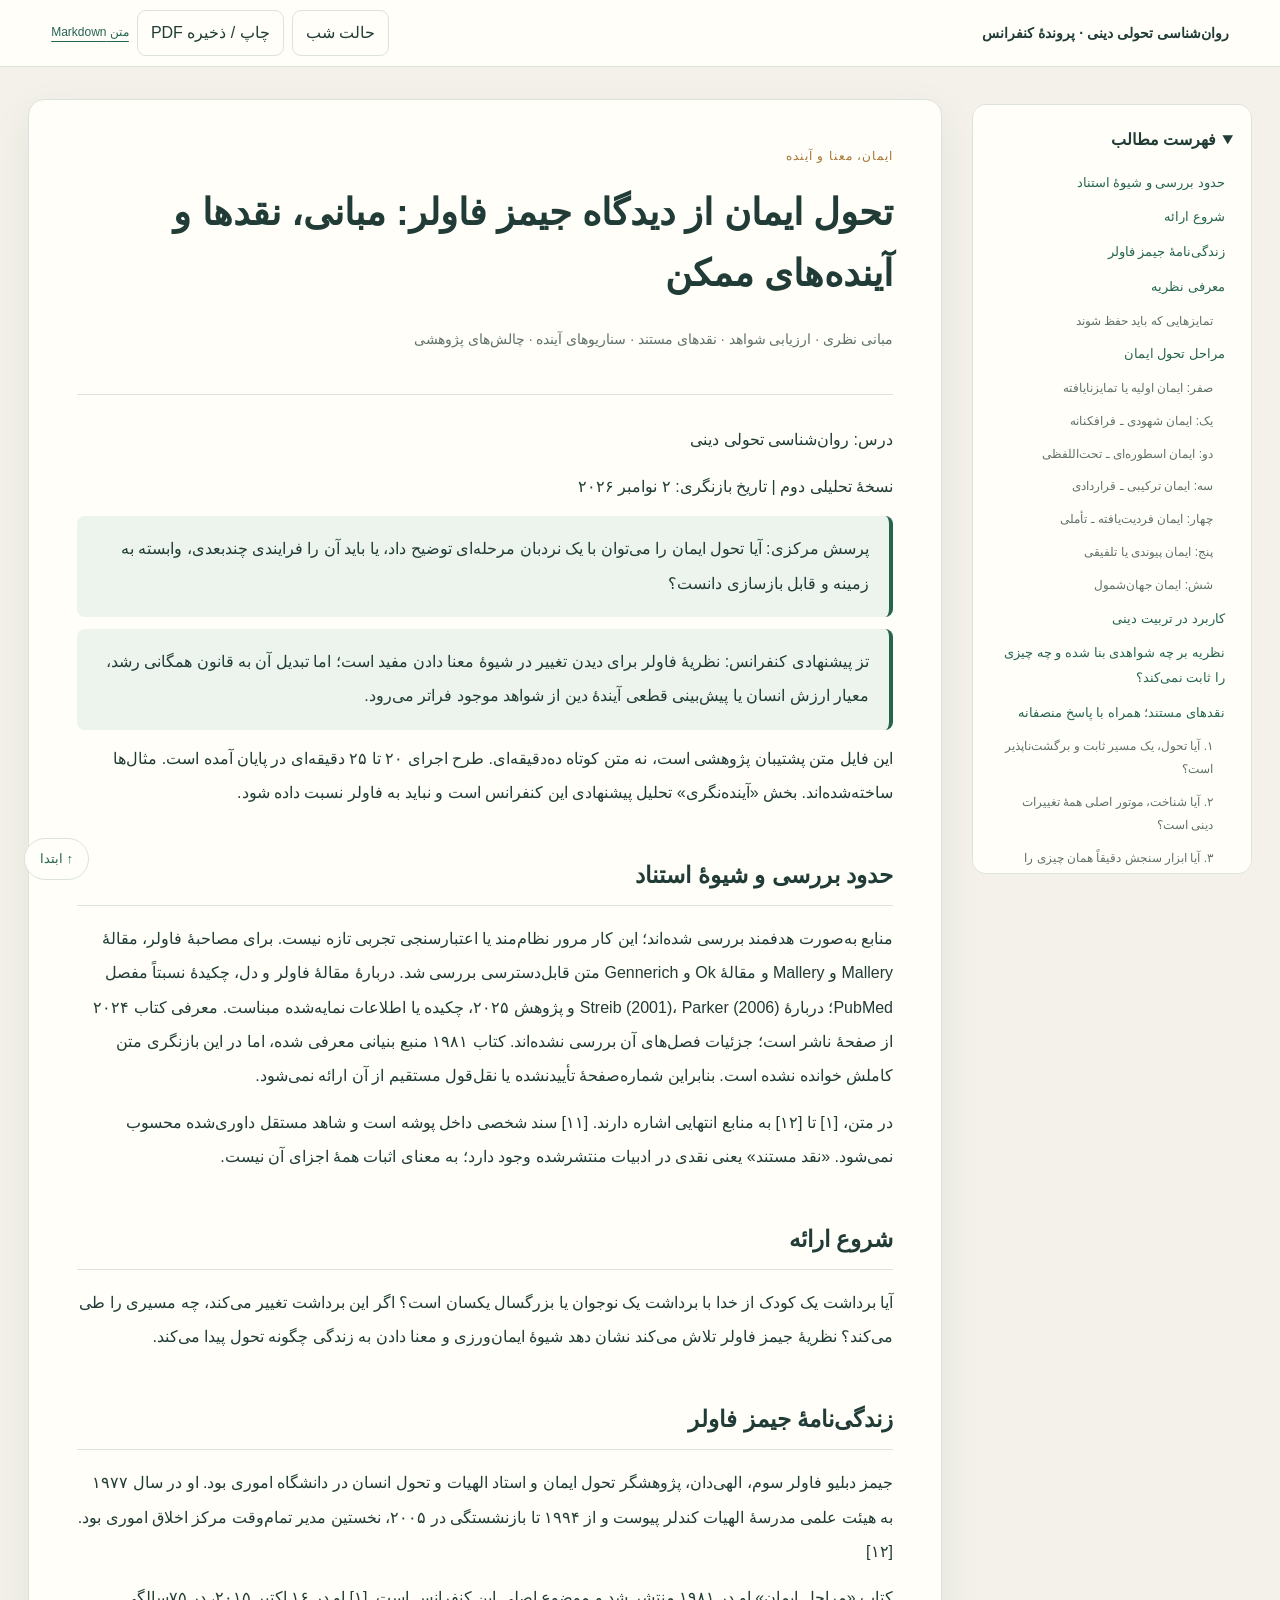
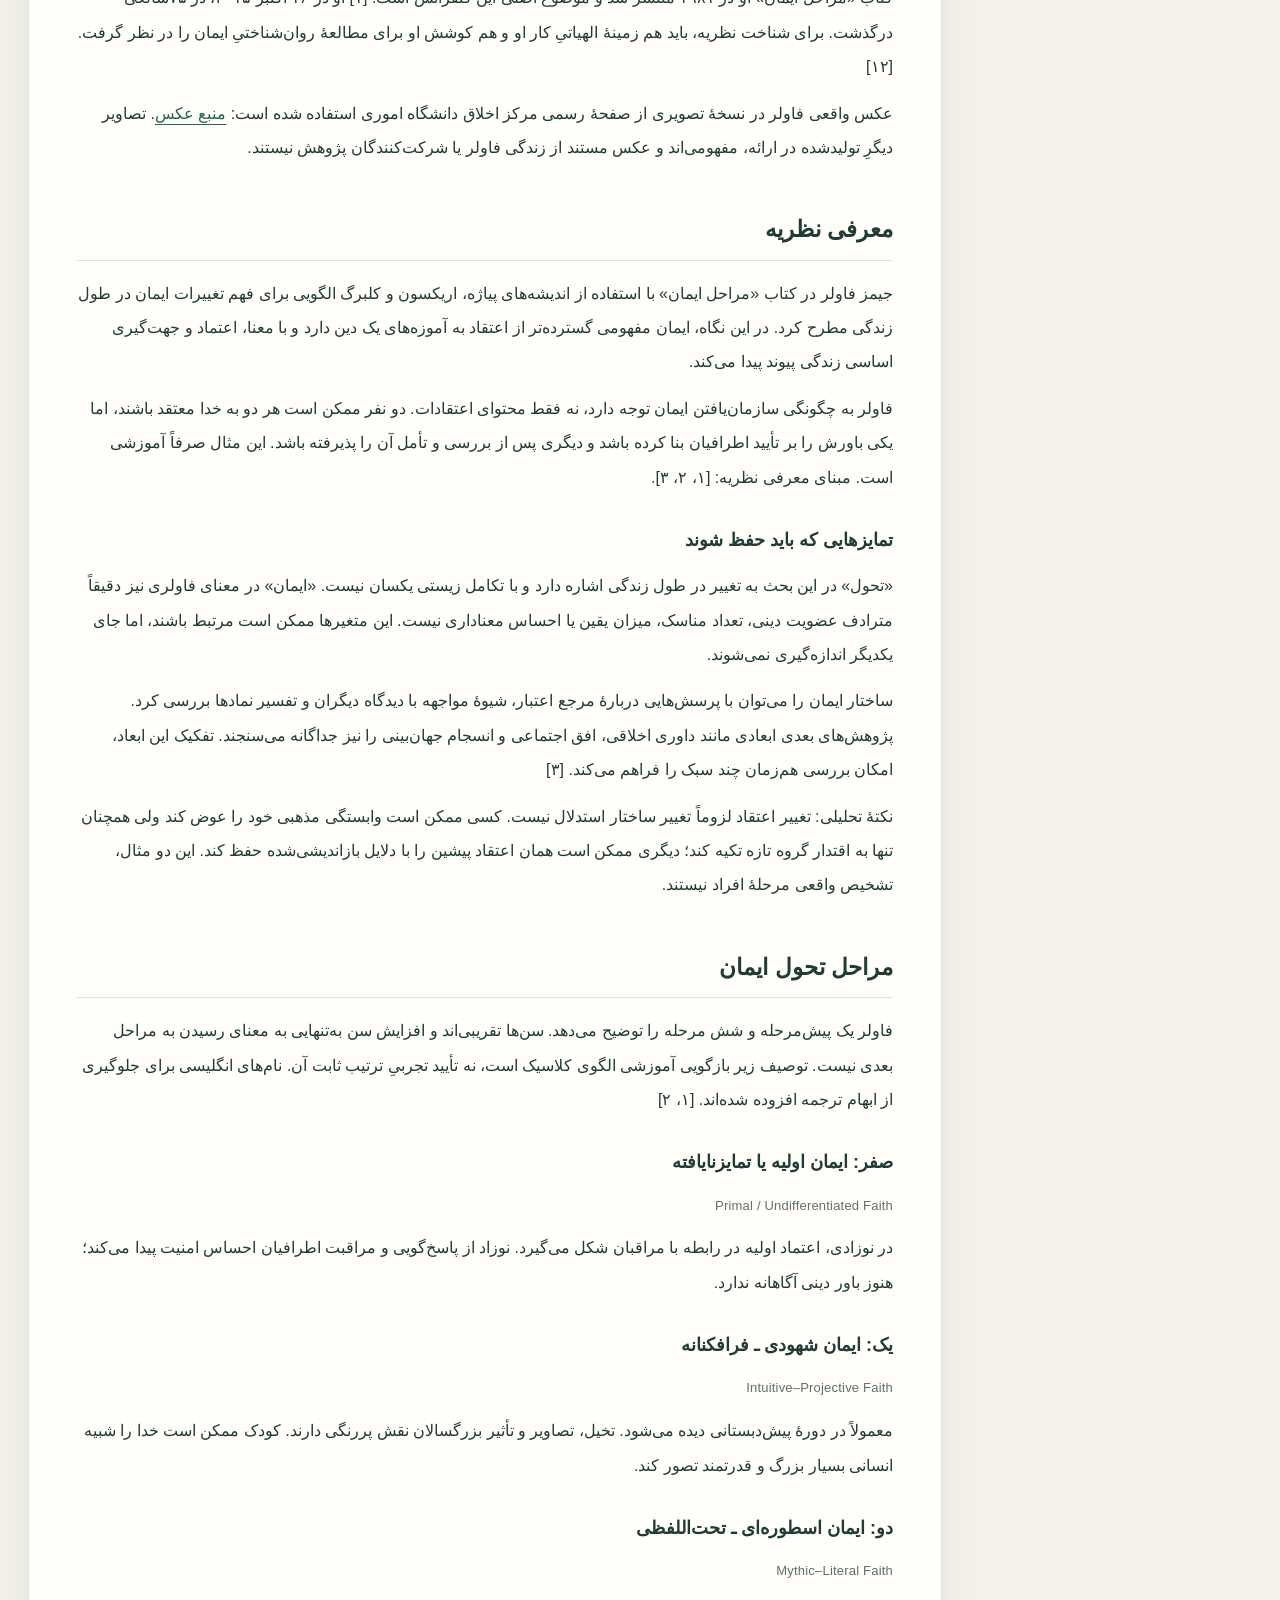
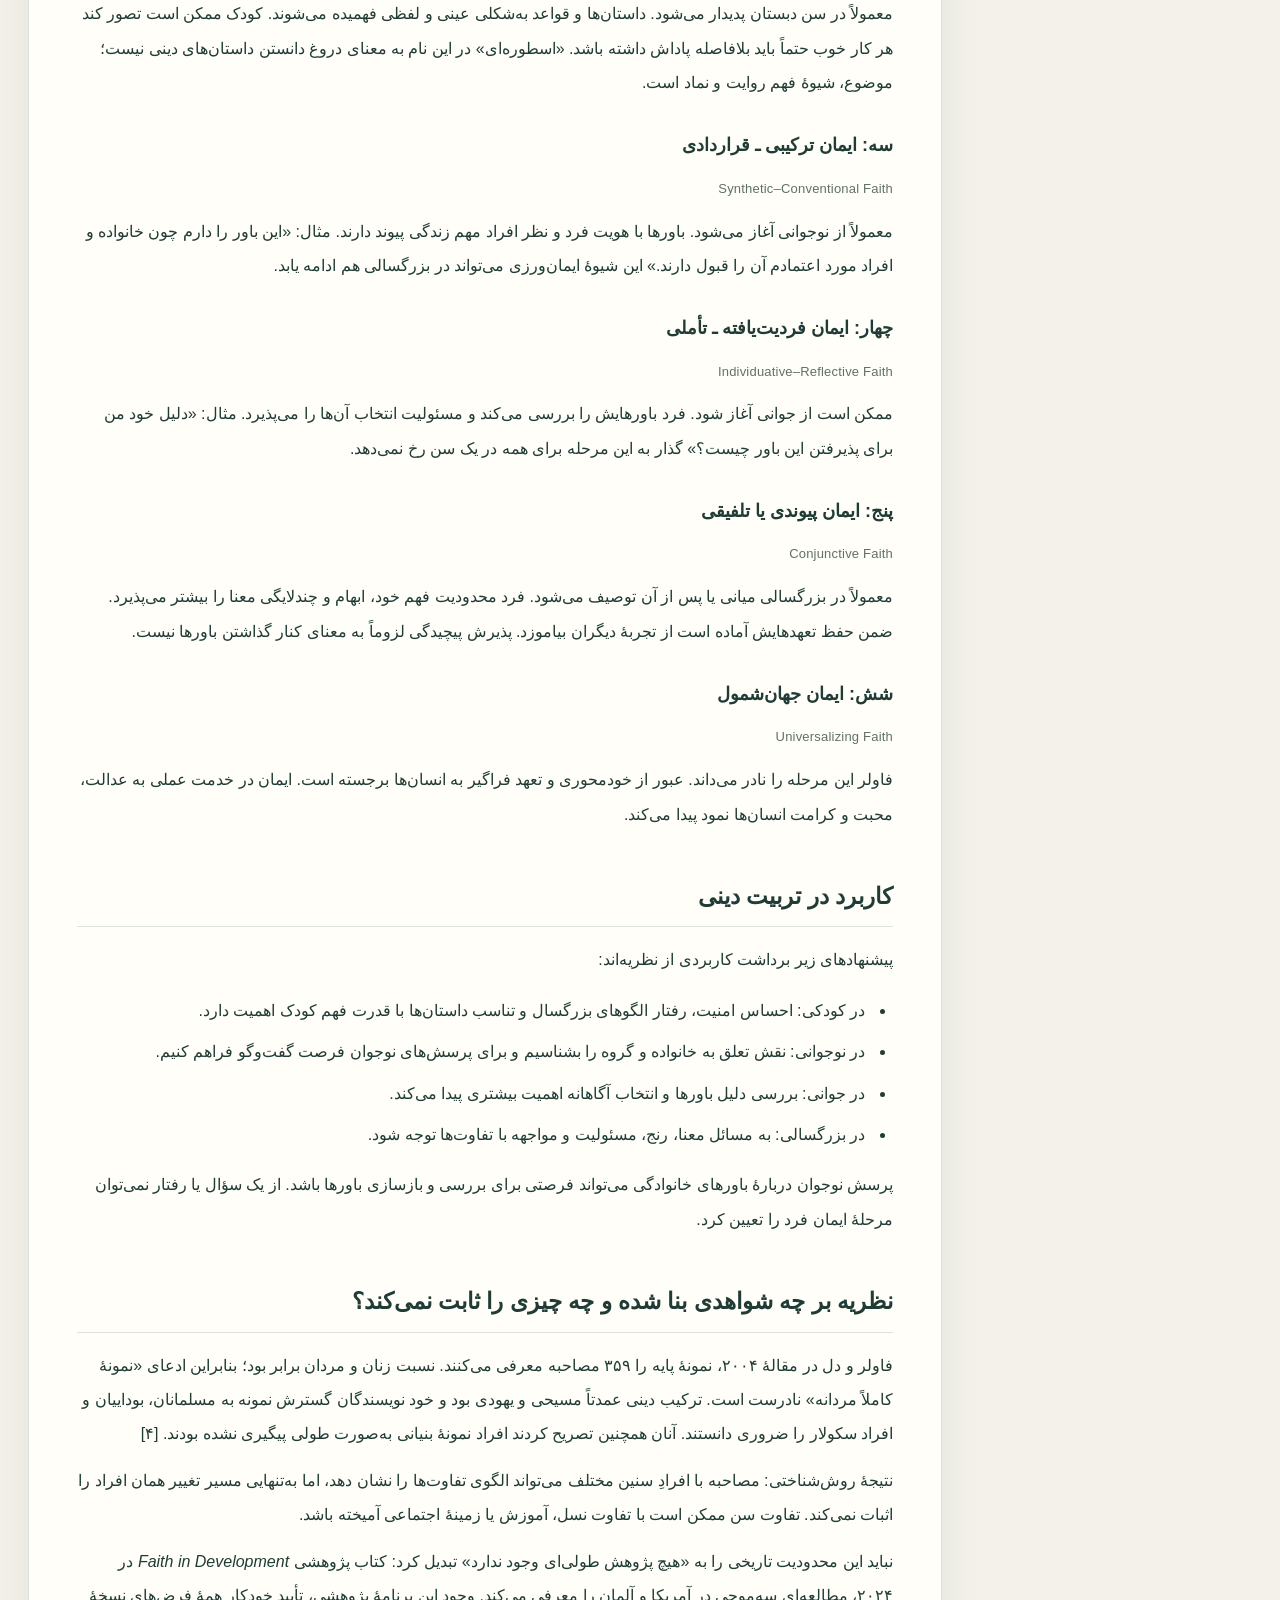
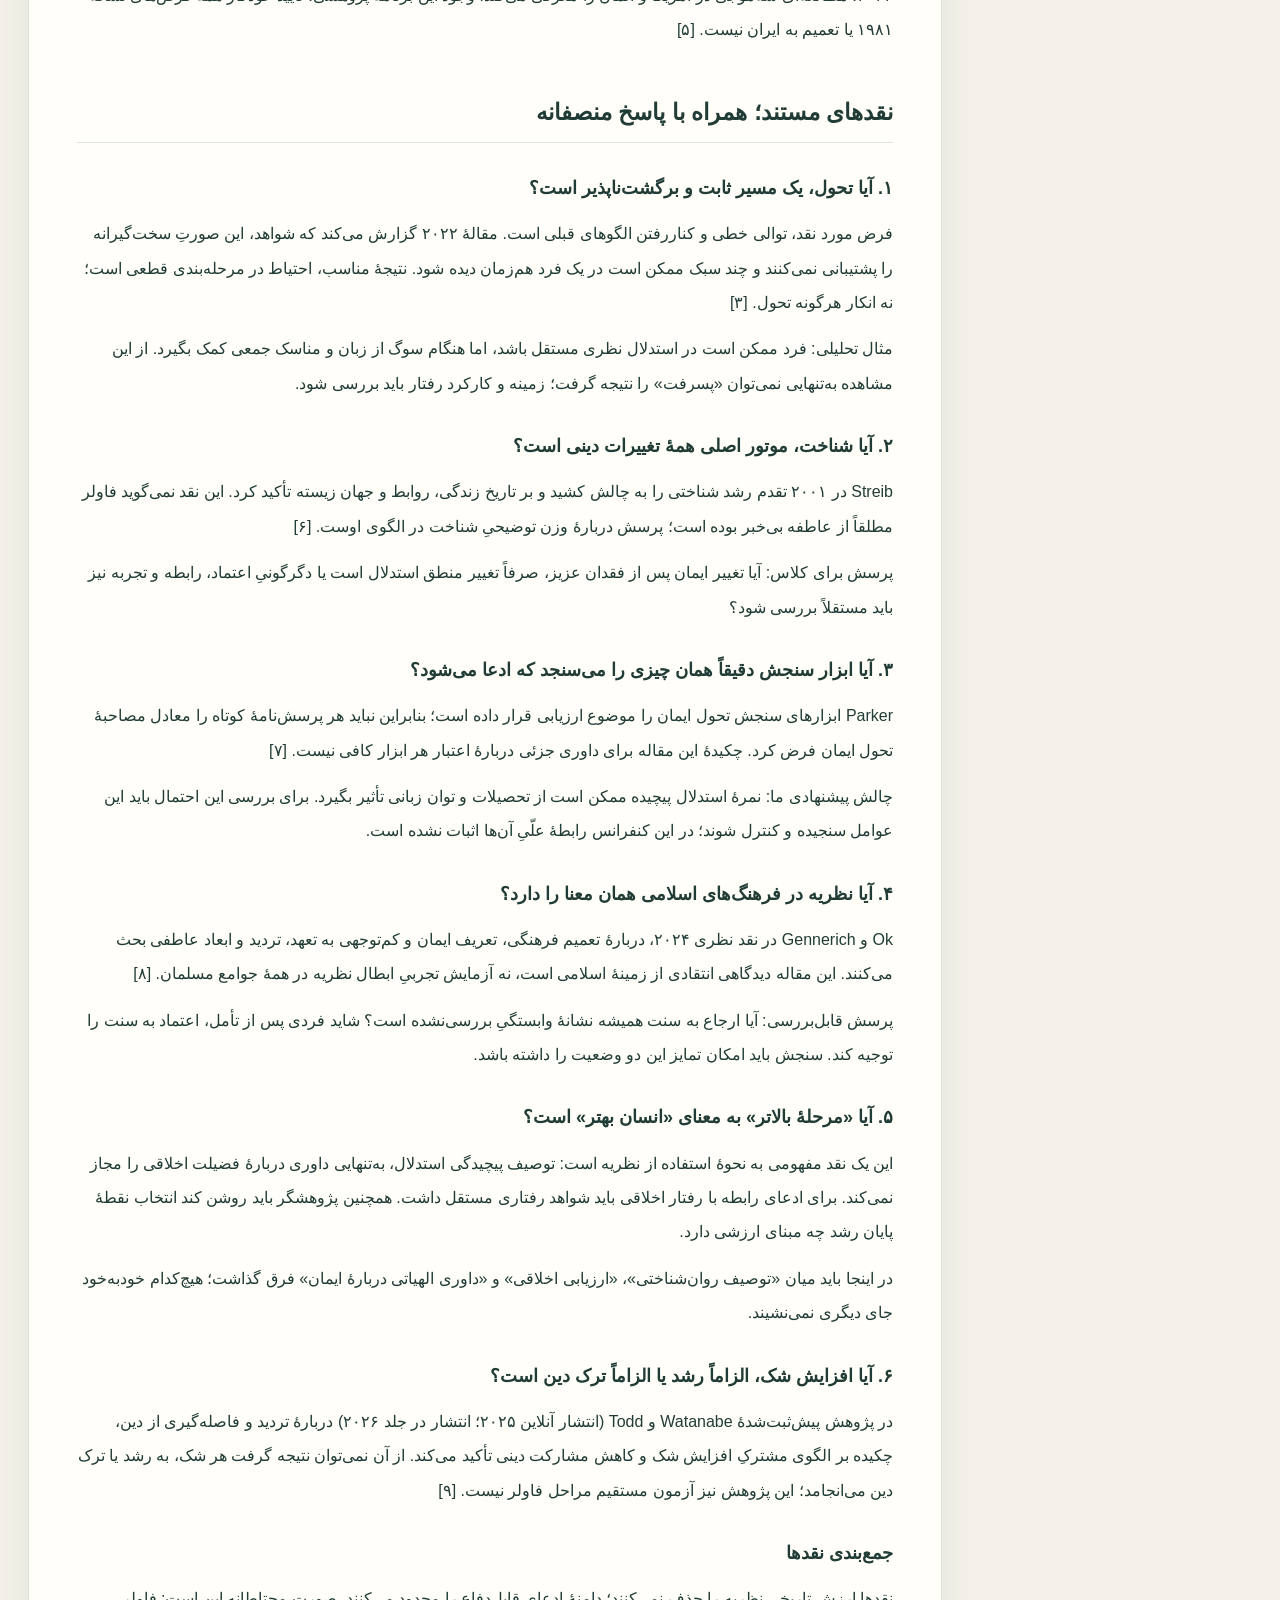
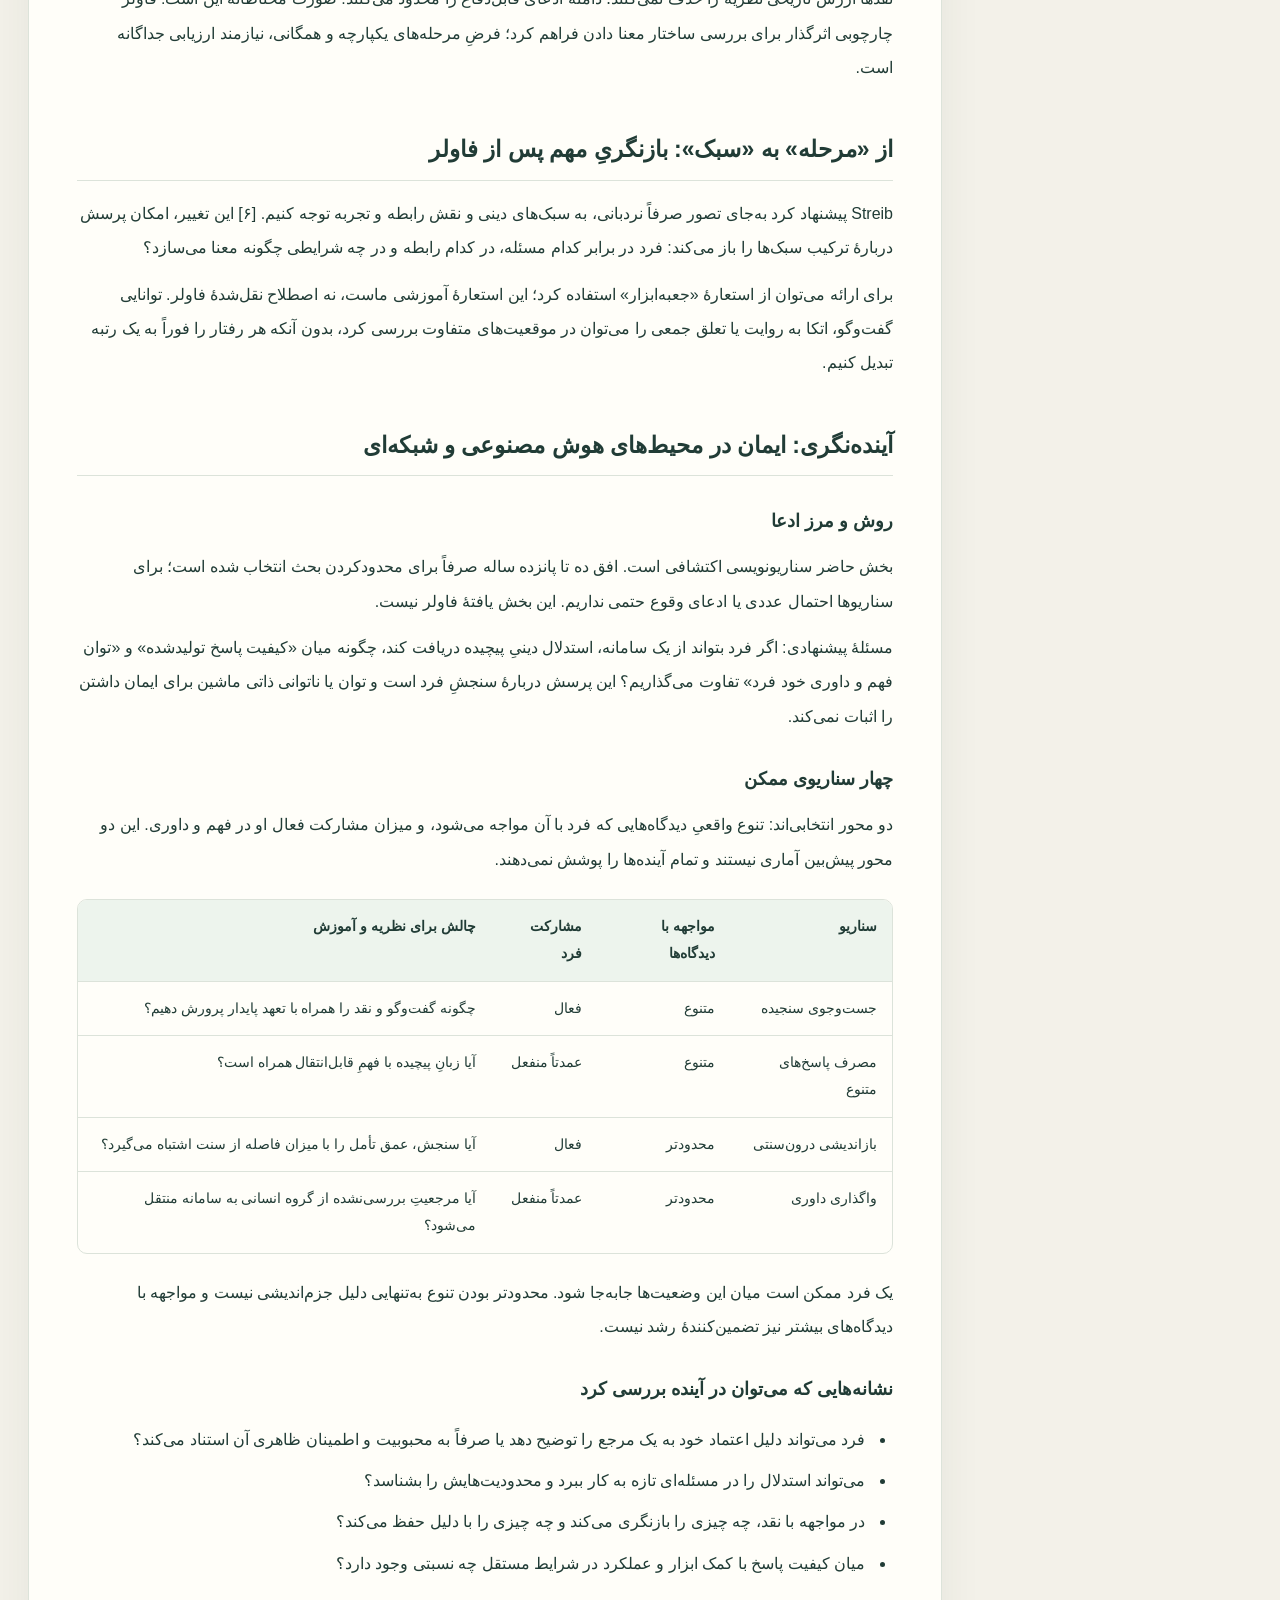
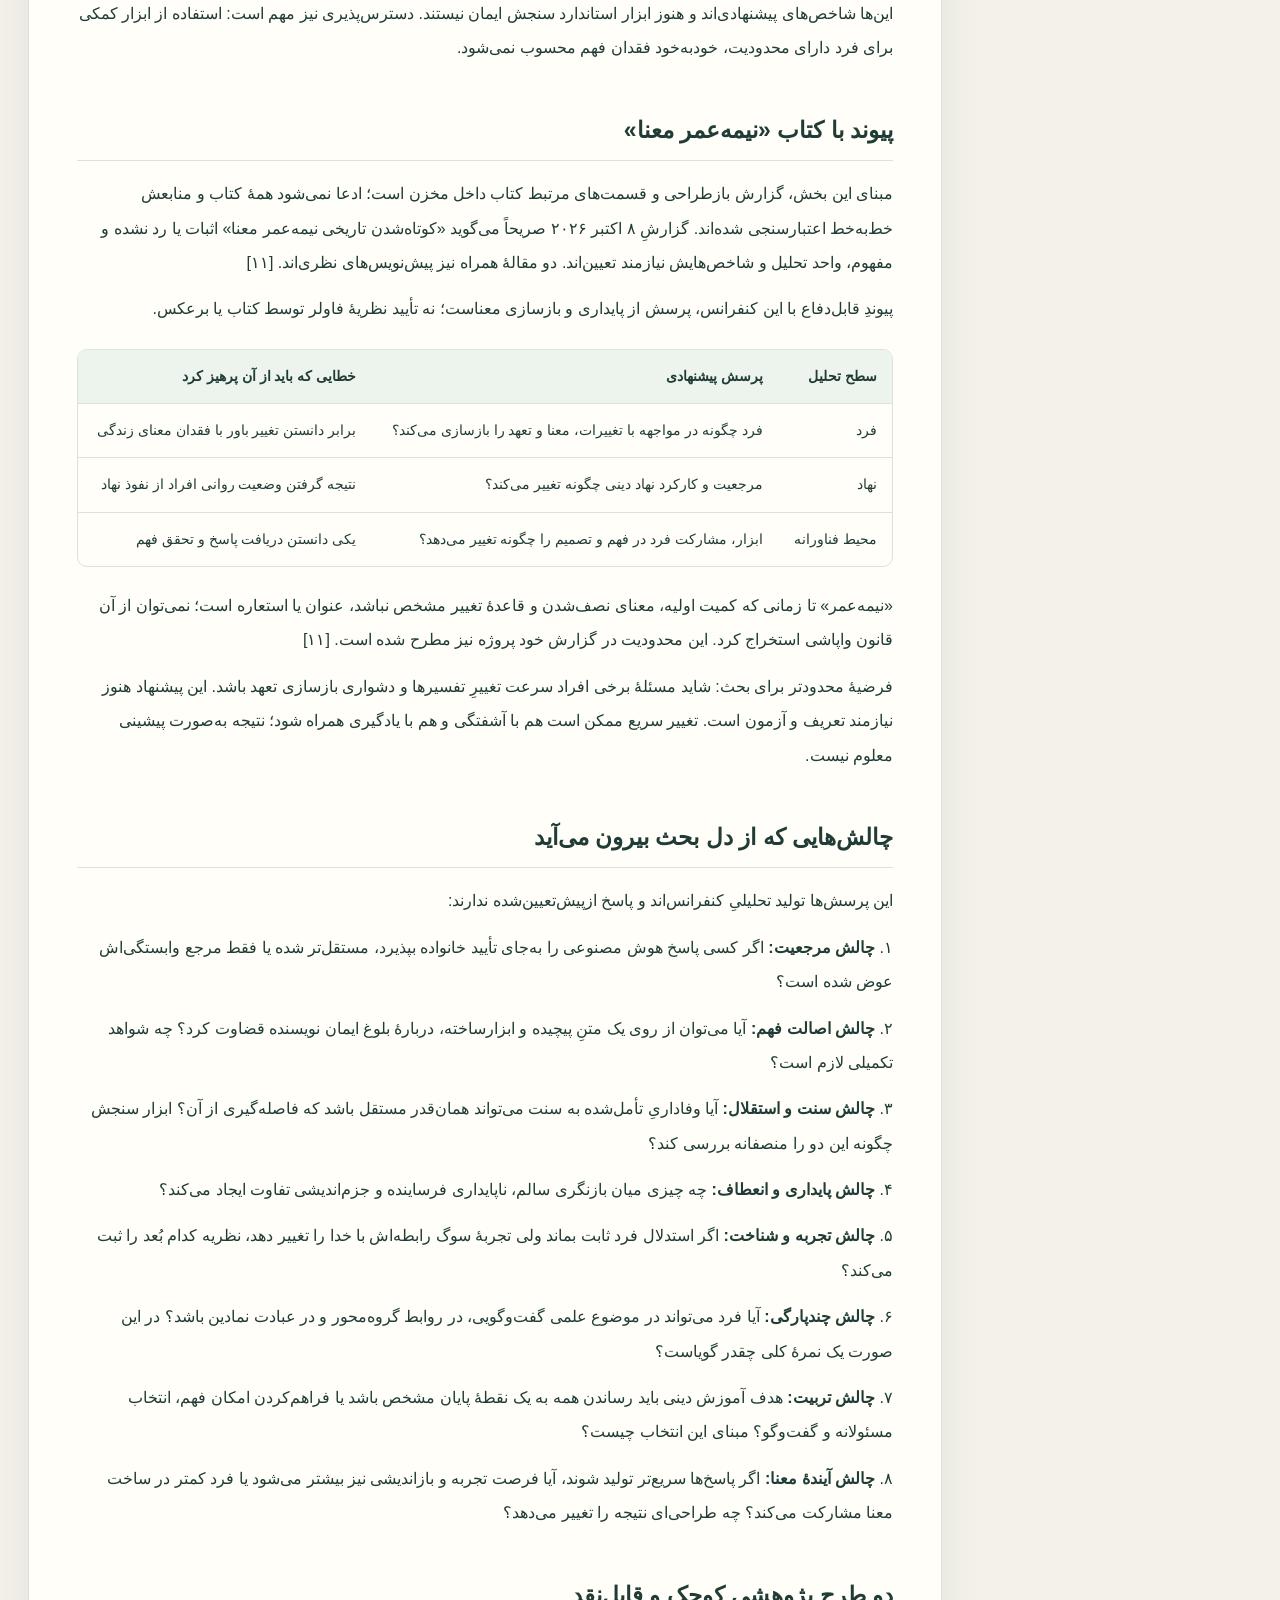
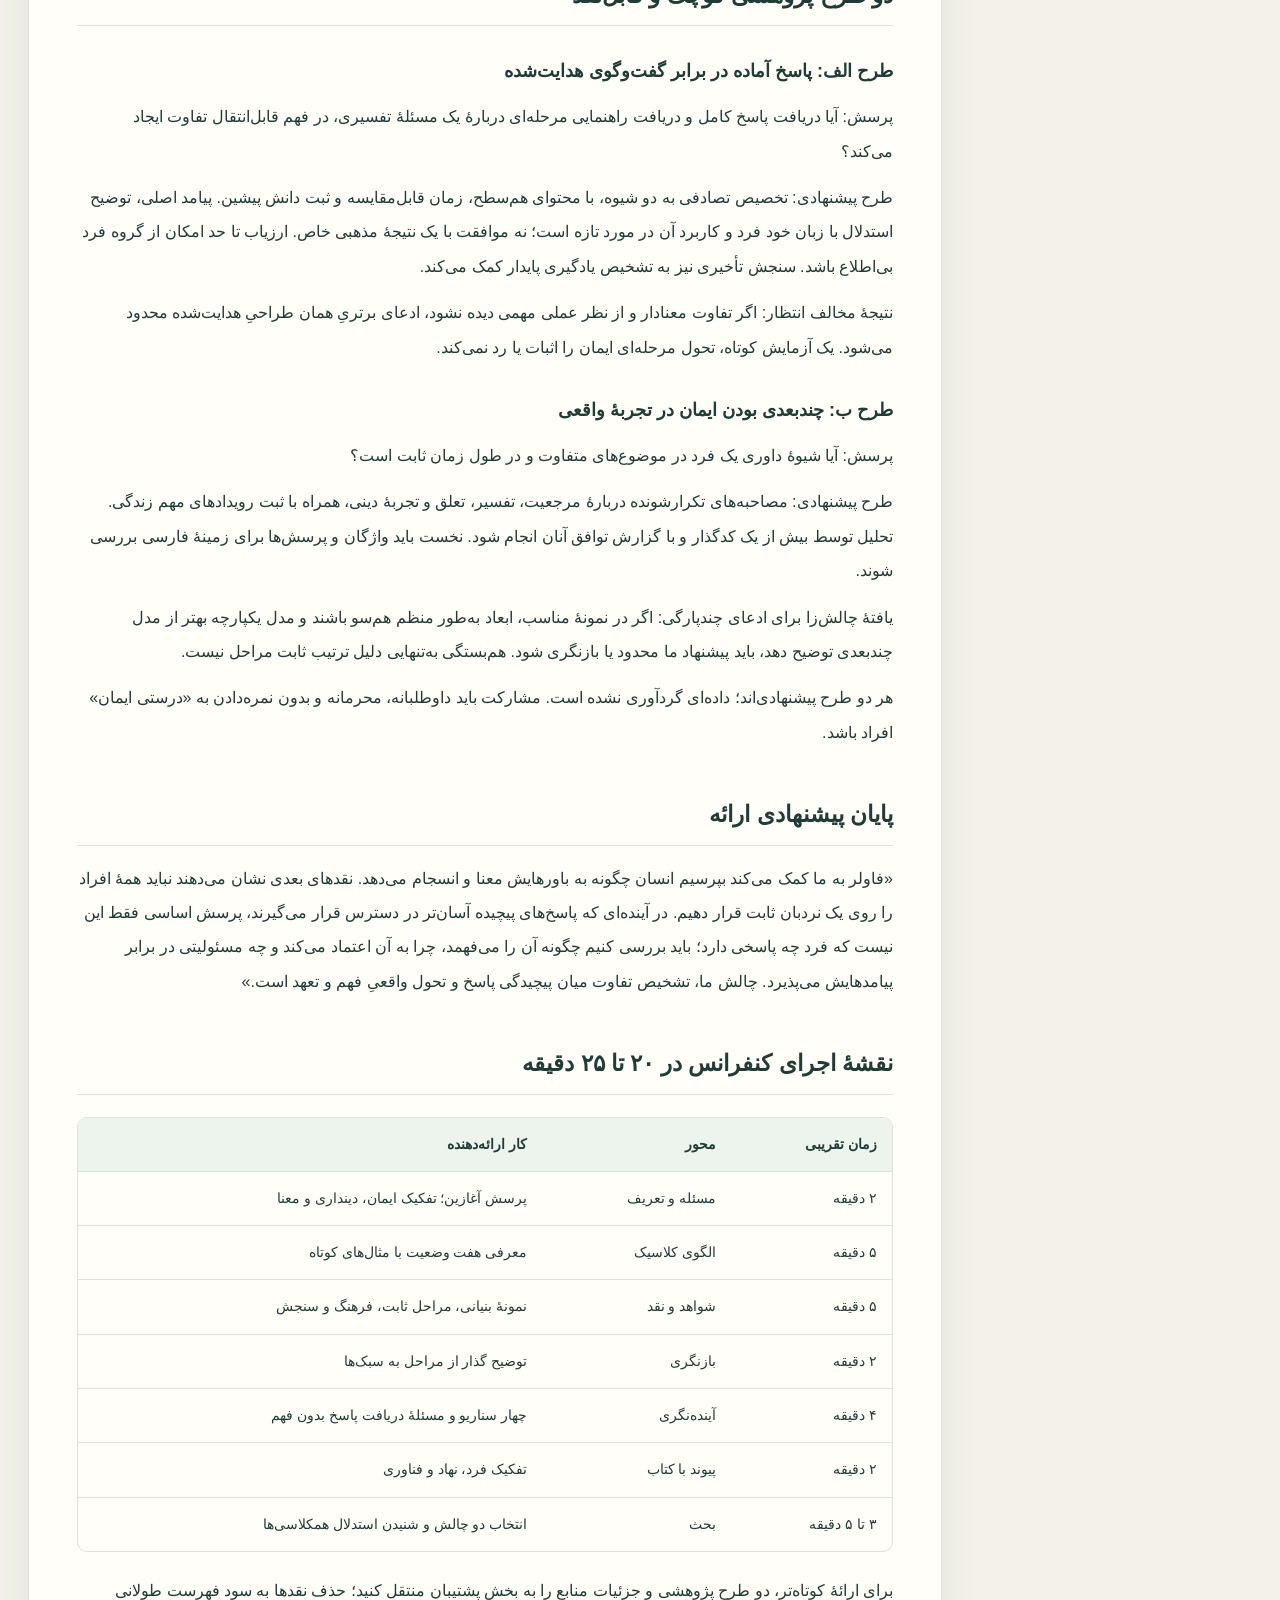
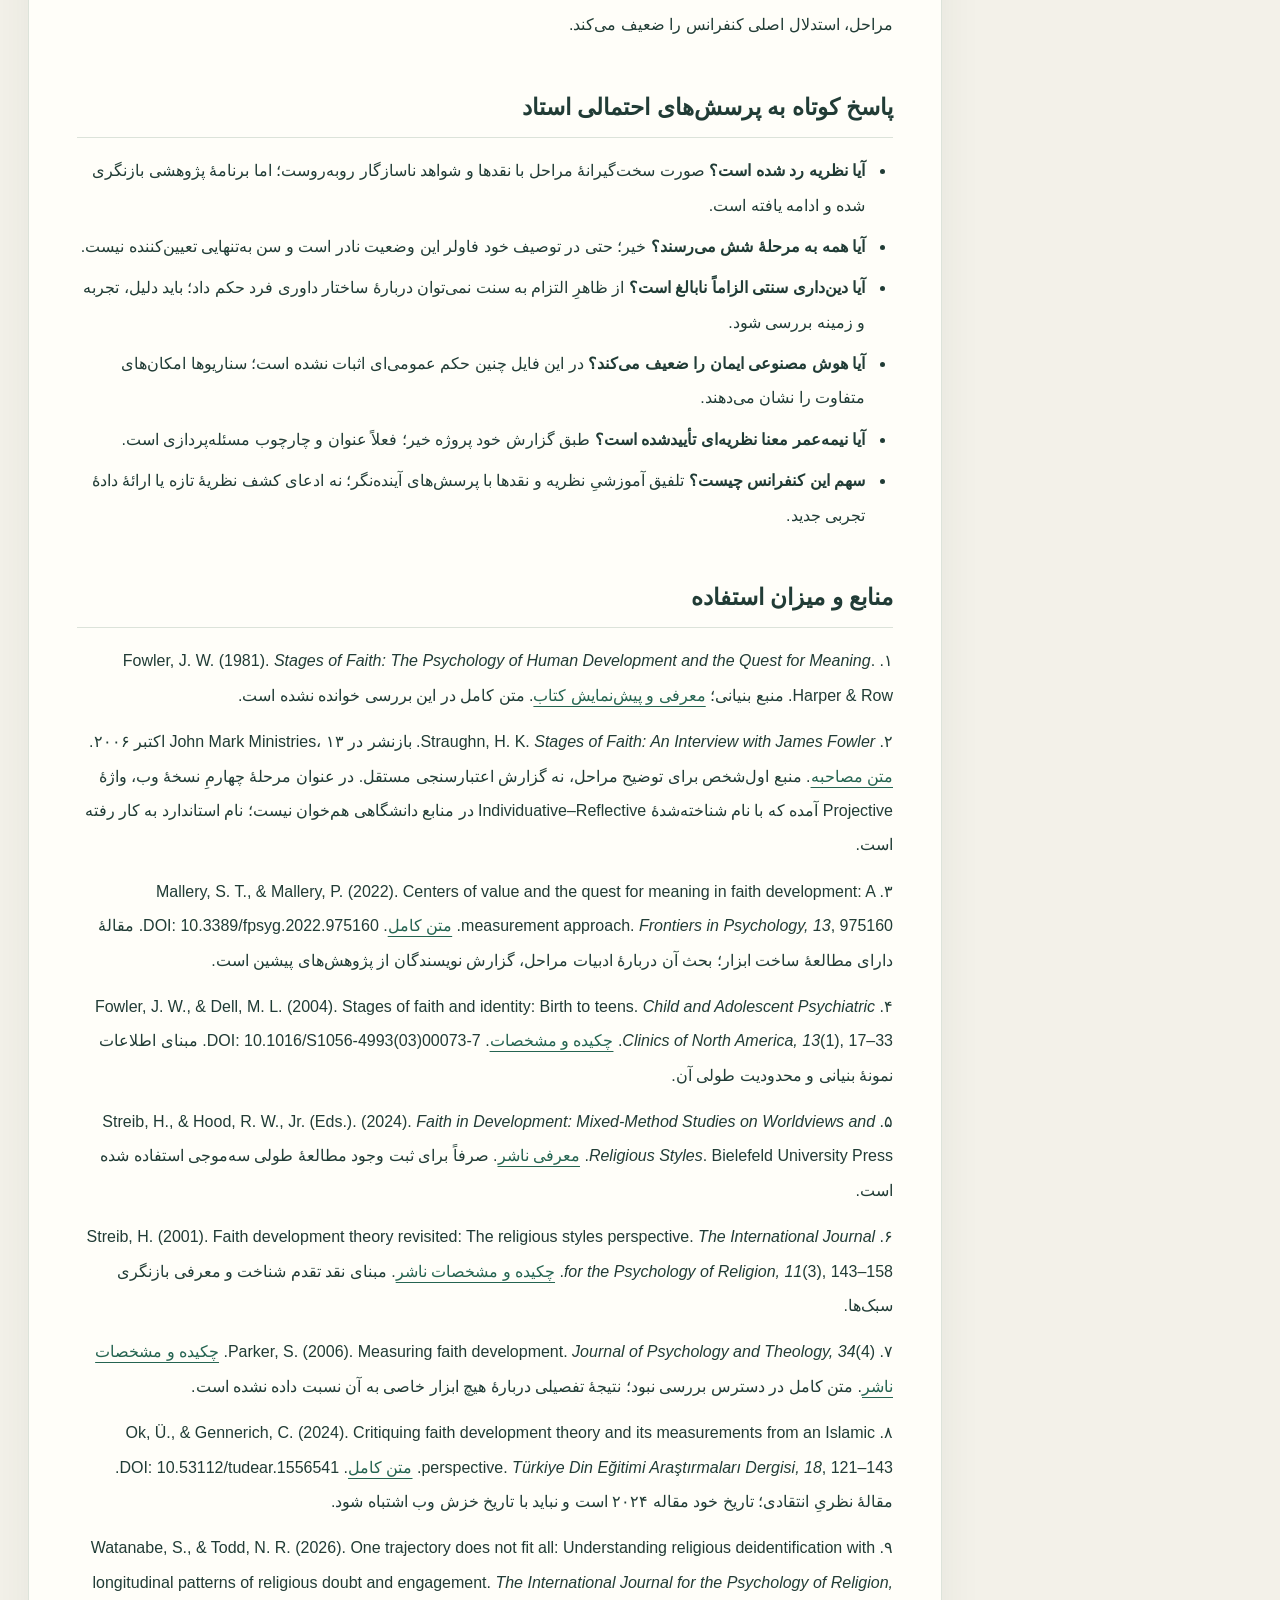
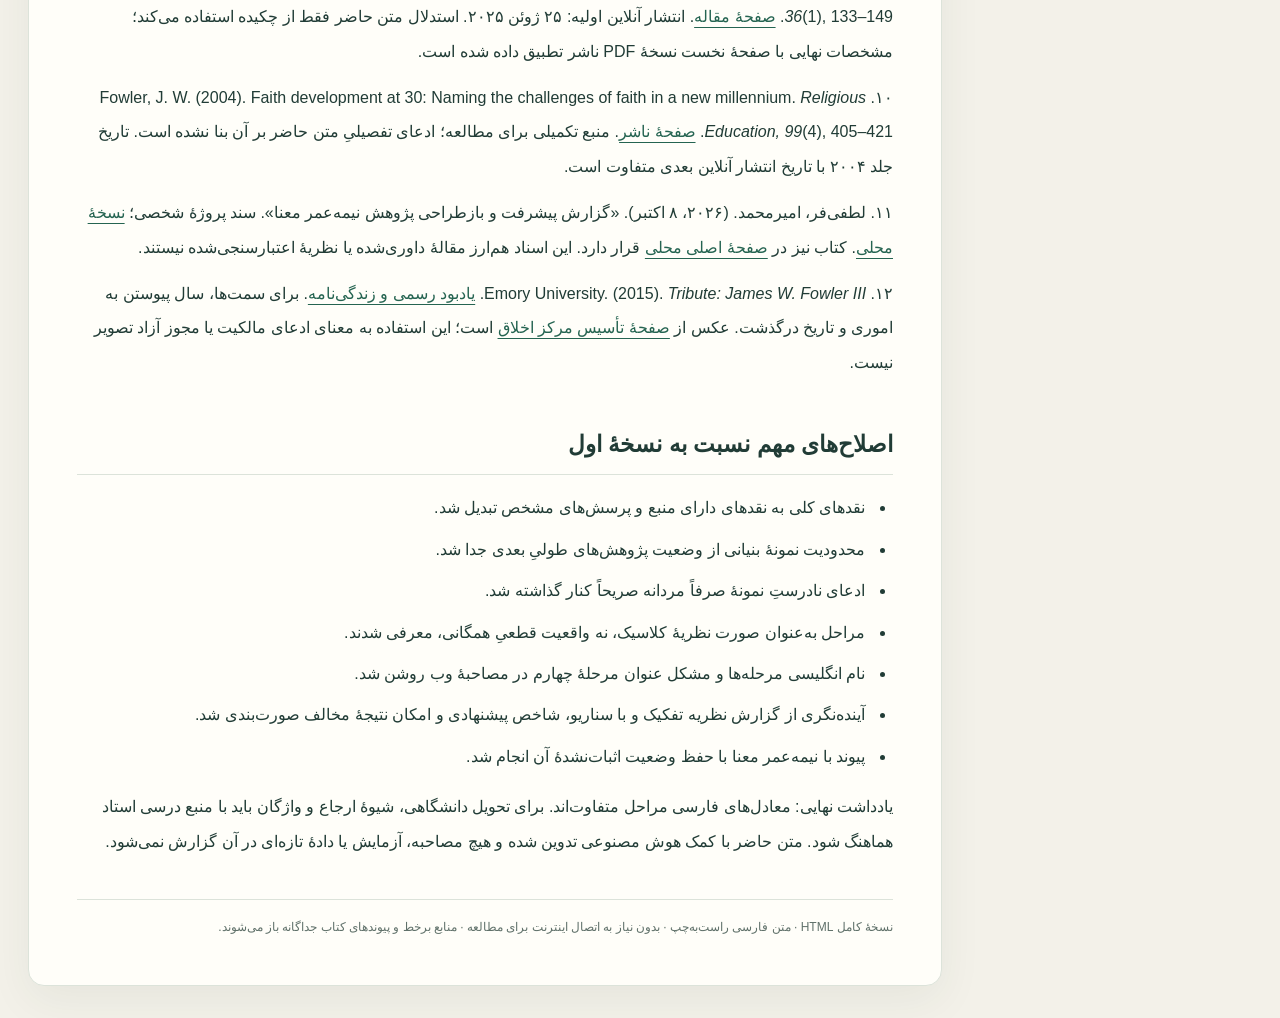
==== conference.html @ 936148d6 "Publish interactive Fowler conference" ====
<!doctype html>
<html lang="fa" dir="rtl"><head><meta charset="utf-8"><meta name="viewport" content="width=device-width,initial-scale=1"><meta name="description" content="کنفرانس تحلیلی روان‌شناسی تحولی دینی: نظریهٔ فاولر، شواهد، نقدها، سناریوهای آینده و چالش‌های پژوهشی"><title>تحول ایمان از دیدگاه جیمز فاولر: مبانی، نقدها و آینده‌های ممکن</title><style>
:root{color-scheme:light;--bg:#f3f1e9;--paper:#fffef9;--ink:#213c36;--muted:#60716a;--line:#dce3da;--accent:#256451;--soft:#edf4ed;--gold:#a57230;--shadow:0 14px 44px #203b3510}
*{box-sizing:border-box}html{scroll-behavior:smooth;scroll-padding-top:100px}body{margin:0;background:var(--bg);color:var(--ink);font-family:Tahoma,'Segoe UI',Arial,sans-serif;font-size:16px;line-height:2.15}body.dark{color-scheme:dark;--bg:#14211e;--paper:#1b2c27;--ink:#e3ece5;--muted:#aec2b7;--line:#354940;--accent:#a7d5bc;--soft:#263d33;--gold:#e0b77b}a{color:var(--accent);text-underline-offset:5px}a:focus-visible,button:focus-visible,input:focus-visible,summary:focus-visible{outline:3px solid var(--gold);outline-offset:4px}button,input{font:inherit}button{cursor:pointer;border:1px solid var(--line);border-radius:9px;padding:5px 13px;color:var(--ink);background:var(--paper)}button:hover{background:var(--soft)}.skip{position:absolute;top:-100px}.skip:focus{top:12px;right:20px;z-index:10;background:var(--paper);padding:10px}.toolbar{position:sticky;top:0;z-index:5;background:var(--paper);border-bottom:1px solid var(--line);padding:10px 4vw;display:flex;align-items:center;justify-content:space-between;gap:12px;flex-wrap:wrap}.toolbar strong{font-size:14px}.actions{display:flex;gap:8px;align-items:center;flex-wrap:wrap}.progress{height:3px;background:var(--accent);width:0;position:fixed;top:0;right:0;z-index:8}.layout{max-width:1440px;margin:32px auto;padding:0 28px;display:grid;grid-template-columns:280px minmax(0,1fr);gap:30px;align-items:start}.sidebar{position:sticky;top:104px;background:var(--paper);border:1px solid var(--line);border-radius:14px;padding:18px;max-height:calc(100vh - 130px);overflow:auto}.sidebar summary{font-weight:bold;cursor:pointer}.sidebar nav{display:flex;flex-direction:column;gap:4px;margin-top:10px}.sidebar a{text-decoration:none;border-radius:5px;padding:3px 8px;font-size:13px;line-height:1.9}.sidebar a:hover{background:var(--soft)}.sidebar .toc-level-3{padding-right:20px;font-size:12px;color:var(--muted)}.search{width:100%;min-width:0;background:var(--bg);color:var(--ink);border:1px solid var(--line);border-radius:8px;padding:7px 10px;margin-top:14px}#search-status{font-size:12px;color:var(--muted);min-height:26px}.paper{background:var(--paper);border:1px solid var(--line);border-radius:16px;box-shadow:var(--shadow);padding:44px 48px;min-width:0}.eyebrow{font-size:12px;letter-spacing:1px;color:var(--gold);margin:0}.hero{padding-bottom:28px;margin-bottom:28px;border-bottom:1px solid var(--line)}h1{font-size:clamp(25px,3vw,37px);line-height:1.65;margin:12px 0 20px;font-weight:800}h2{font-size:23px;line-height:1.8;margin:44px 0 16px;padding-bottom:9px;border-bottom:1px solid var(--line)}h3{font-size:18px;line-height:1.9;margin:28px 0 10px}p{margin:12px 0;overflow-wrap:anywhere}ul{padding-right:24px}li{padding-right:4px;margin:7px 0}.callout{background:var(--soft);border-right:4px solid var(--accent);padding:16px 20px;border-radius:8px}.english-term{font-size:13px;color:var(--muted);letter-spacing:.2px;text-align:right}.table-wrap{overflow-x:auto;margin:22px 0;border:1px solid var(--line);border-radius:10px}table{width:100%;border-collapse:collapse;min-width:560px;font-size:14px;line-height:1.95}th,td{padding:13px 15px;text-align:right;vertical-align:top;border-bottom:1px solid var(--line)}th{background:var(--soft);font-weight:bold}tr:last-child td{border-bottom:0}.footer{font-size:12px;color:var(--muted);border-top:1px solid var(--line);margin-top:40px;padding-top:15px}.top-link{position:fixed;bottom:20px;left:24px;z-index:3;text-decoration:none;background:var(--paper);border:1px solid var(--line);border-radius:50px;padding:6px 15px;font-size:13px}mark{background:#ffe29c;color:#24251f;border-radius:2px;padding:0 1px}.no-js{font-size:12px;color:var(--muted)}
@media(max-width:1000px){.layout{grid-template-columns:220px minmax(0,1fr);gap:18px;padding:0 16px}.paper{padding:28px}.sidebar{padding:12px}}
@media(max-width:760px){.layout{display:block;margin:18px auto;padding:0 12px}.sidebar{position:static;max-height:none;margin-bottom:18px}.sidebar nav{max-height:280px;overflow:auto}.paper{padding:24px 20px;border-radius:12px}.toolbar{padding:8px 14px}.toolbar strong{font-size:12px}button{font-size:12px}h2{font-size:21px}body{font-size:15px}.top-link{left:14px;bottom:12px}.hero{padding-bottom:12px}}
@media(prefers-reduced-motion:reduce){html{scroll-behavior:auto}}
@page{size:A4;margin:18mm 16mm 20mm}
@media print{html{scroll-behavior:auto}body,body.dark{--paper:#fff;--ink:#111;--muted:#444;--line:#ccc;--soft:#f4f4f4;--accent:#222;background:#fff;color:#111;font-size:11pt;line-height:1.9}.toolbar,.sidebar,.progress,.top-link,.skip,.no-js{display:none!important}.layout{display:block;margin:0;padding:0;max-width:none}.paper{border:0;box-shadow:none;padding:0;border-radius:0}.hero{padding-bottom:10px;margin-bottom:15px}h1{font-size:24pt}h2{font-size:16pt;margin-top:25px}h3{font-size:13pt}h1,h2,h3{break-after:avoid}p{orphans:3;widows:3}.callout{break-inside:avoid}table{min-width:0;font-size:9pt}tr{break-inside:avoid}.table-wrap{overflow:visible}thead{display:table-header-group}a{color:#111;text-decoration:underline}mark{background:none;color:inherit}.footer{font-size:9pt}}
</style></head>
<body id="top"><a class="skip" href="#main">رفتن به متن کنفرانس</a><div class="progress" id="progress" aria-hidden="true"></div>
<header class="toolbar"><strong>روان‌شناسی تحولی دینی · پروندهٔ کنفرانس</strong><div class="actions"><button id="theme" type="button" aria-pressed="false">حالت شب</button><button id="print" type="button">چاپ / ذخیره PDF</button><a href="کنفرانس-تحول-ایمان-فاولر.md" style="font-size:12px">متن Markdown</a></div></header>
<div class="layout"><aside class="sidebar" aria-label="ابزار مطالعه"><details open id="outline"><summary>فهرست مطالب</summary><nav aria-label="فهرست بخش‌های کنفرانس"><a class="toc-level-2" href="#section-1">حدود بررسی و شیوهٔ استناد</a><a class="toc-level-2" href="#section-2">شروع ارائه</a><a class="toc-level-2" href="#section-3">زندگی‌نامهٔ جیمز فاولر</a><a class="toc-level-2" href="#section-4">معرفی نظریه</a><a class="toc-level-3" href="#section-5">تمایزهایی که باید حفظ شوند</a><a class="toc-level-2" href="#section-6">مراحل تحول ایمان</a><a class="toc-level-3" href="#section-7">صفر: ایمان اولیه یا تمایزنایافته</a><a class="toc-level-3" href="#section-8">یک: ایمان شهودی ـ فرافکنانه</a><a class="toc-level-3" href="#section-9">دو: ایمان اسطوره‌ای ـ تحت‌اللفظی</a><a class="toc-level-3" href="#section-10">سه: ایمان ترکیبی ـ قراردادی</a><a class="toc-level-3" href="#section-11">چهار: ایمان فردیت‌یافته ـ تأملی</a><a class="toc-level-3" href="#section-12">پنج: ایمان پیوندی یا تلفیقی</a><a class="toc-level-3" href="#section-13">شش: ایمان جهان‌شمول</a><a class="toc-level-2" href="#section-14">کاربرد در تربیت دینی</a><a class="toc-level-2" href="#section-15">نظریه بر چه شواهدی بنا شده و چه چیزی را ثابت نمی‌کند؟</a><a class="toc-level-2" href="#section-16">نقدهای مستند؛ همراه با پاسخ منصفانه</a><a class="toc-level-3" href="#section-17">۱. آیا تحول، یک مسیر ثابت و برگشت‌ناپذیر است؟</a><a class="toc-level-3" href="#section-18">۲. آیا شناخت، موتور اصلی همهٔ تغییرات دینی است؟</a><a class="toc-level-3" href="#section-19">۳. آیا ابزار سنجش دقیقاً همان چیزی را می‌سنجد که ادعا می‌شود؟</a><a class="toc-level-3" href="#section-20">۴. آیا نظریه در فرهنگ‌های اسلامی همان معنا را دارد؟</a><a class="toc-level-3" href="#section-21">۵. آیا «مرحلهٔ بالاتر» به معنای «انسان بهتر» است؟</a><a class="toc-level-3" href="#section-22">۶. آیا افزایش شک، الزاماً رشد یا الزاماً ترک دین است؟</a><a class="toc-level-3" href="#section-23">جمع‌بندی نقدها</a><a class="toc-level-2" href="#section-24">از «مرحله» به «سبک»: بازنگریِ مهم پس از فاولر</a><a class="toc-level-2" href="#section-25">آینده‌نگری: ایمان در محیط‌های هوش مصنوعی و شبکه‌ای</a><a class="toc-level-3" href="#section-26">روش و مرز ادعا</a><a class="toc-level-3" href="#section-27">چهار سناریوی ممکن</a><a class="toc-level-3" href="#section-28">نشانه‌هایی که می‌توان در آینده بررسی کرد</a><a class="toc-level-2" href="#section-29">پیوند با کتاب «نیمه‌عمر معنا»</a><a class="toc-level-2" href="#section-30">چالش‌هایی که از دل بحث بیرون می‌آید</a><a class="toc-level-2" href="#section-31">دو طرح پژوهشی کوچک و قابل‌نقد</a><a class="toc-level-3" href="#section-32">طرح الف: پاسخ آماده در برابر گفت‌وگوی هدایت‌شده</a><a class="toc-level-3" href="#section-33">طرح ب: چندبعدی بودن ایمان در تجربهٔ واقعی</a><a class="toc-level-2" href="#section-34">پایان پیشنهادی ارائه</a><a class="toc-level-2" href="#section-35">نقشهٔ اجرای کنفرانس در ۲۰ تا ۲۵ دقیقه</a><a class="toc-level-2" href="#section-36">پاسخ کوتاه به پرسش‌های احتمالی استاد</a><a class="toc-level-2" href="#section-37">منابع و میزان استفاده</a><a class="toc-level-2" href="#section-38">اصلاح‌های مهم نسبت به نسخهٔ اول</a></nav></details><label for="search" style="display:block;margin-top:15px;font-size:13px">جست‌وجو در متن کامل</label><input id="search" class="search" type="search" placeholder="مثلاً: مرجعیت یا آینده" autocomplete="off"><div id="search-status" role="status" aria-live="polite"></div><noscript><p class="no-js">برای جست‌وجو از Ctrl+F و برای چاپ از Ctrl+P استفاده کنید.</p></noscript></aside>
<main id="main" class="paper"><div class="hero"><p class="eyebrow">ایمان، معنا و آینده</p><h1>تحول ایمان از دیدگاه جیمز فاولر: مبانی، نقدها و آینده‌های ممکن</h1><p style="color:var(--muted);font-size:14px">مبانی نظری · ارزیابی شواهد · نقدهای مستند · سناریوهای آینده · چالش‌های پژوهشی</p></div><article id="content"><p>درس: روان‌شناسی تحولی دینی</p><p>نسخهٔ تحلیلی دوم | تاریخ بازنگری: ۲ نوامبر ۲۰۲۶</p><p class="callout">پرسش مرکزی: آیا تحول ایمان را می‌توان با یک نردبان مرحله‌ای توضیح داد، یا باید آن را فرایندی چندبعدی، وابسته به زمینه و قابل بازسازی دانست؟</p><p class="callout">تز پیشنهادی کنفرانس: نظریهٔ فاولر برای دیدن تغییر در شیوهٔ معنا دادن مفید است؛ اما تبدیل آن به قانون همگانی رشد، معیار ارزش انسان یا پیش‌بینی قطعی آیندهٔ دین از شواهد موجود فراتر می‌رود.</p><p>این فایل متن پشتیبان پژوهشی است، نه متن کوتاه ده‌دقیقه‌ای. طرح اجرای ۲۰ تا ۲۵ دقیقه‌ای در پایان آمده است. مثال‌ها ساخته‌شده‌اند. بخش «آینده‌نگری» تحلیل پیشنهادی این کنفرانس است و نباید به فاولر نسبت داده شود.</p><h2 id="section-1" tabindex="-1">حدود بررسی و شیوهٔ استناد</h2><p>منابع به‌صورت هدفمند بررسی شده‌اند؛ این کار مرور نظام‌مند یا اعتبارسنجی تجربی تازه نیست. برای مصاحبهٔ فاولر، مقالهٔ Mallery و Mallery و مقالهٔ Ok و Gennerich متن قابل‌دسترسی بررسی شد. دربارهٔ مقالهٔ فاولر و دل، چکیدهٔ نسبتاً مفصل PubMed؛ دربارهٔ Streib (2001)، Parker (2006) و پژوهش ۲۰۲۵، چکیده یا اطلاعات نمایه‌شده مبناست. معرفی کتاب ۲۰۲۴ از صفحهٔ ناشر است؛ جزئیات فصل‌های آن بررسی نشده‌اند. کتاب ۱۹۸۱ منبع بنیانی معرفی شده، اما در این بازنگری متن کاملش خوانده نشده است. بنابراین شماره‌صفحهٔ تأییدنشده یا نقل‌قول مستقیم از آن ارائه نمی‌شود.</p><p>در متن، [۱] تا [۱۲] به منابع انتهایی اشاره دارند. [۱۱] سند شخصی داخل پوشه است و شاهد مستقل داوری‌شده محسوب نمی‌شود. «نقد مستند» یعنی نقدی در ادبیات منتشرشده وجود دارد؛ به معنای اثبات همهٔ اجزای آن نیست.</p><h2 id="section-2" tabindex="-1">شروع ارائه</h2><p>آیا برداشت یک کودک از خدا با برداشت یک نوجوان یا بزرگسال یکسان است؟ اگر این برداشت تغییر می‌کند، چه مسیری را طی می‌کند؟ نظریهٔ جیمز فاولر تلاش می‌کند نشان دهد شیوهٔ ایمان‌ورزی و معنا دادن به زندگی چگونه تحول پیدا می‌کند.</p><h2 id="section-3" tabindex="-1">زندگی‌نامهٔ جیمز فاولر</h2><p>جیمز دبلیو فاولر سوم، الهی‌دان، پژوهشگر تحول ایمان و استاد الهیات و تحول انسان در دانشگاه اموری بود. او در سال ۱۹۷۷ به هیئت علمی مدرسهٔ الهیات کندلر پیوست و از ۱۹۹۴ تا بازنشستگی در ۲۰۰۵، نخستین مدیر تمام‌وقت مرکز اخلاق اموری بود. [۱۲]</p><p>کتاب «مراحل ایمان» او در ۱۹۸۱ منتشر شد و موضوع اصلی این کنفرانس است. [۱] او در ۱۶ اکتبر ۲۰۱۵، در ۷۵سالگی درگذشت. برای شناخت نظریه، باید هم زمینهٔ الهیاتیِ کار او و هم کوشش او برای مطالعهٔ روان‌شناختیِ ایمان را در نظر گرفت. [۱۲]</p><p>عکس واقعی فاولر در نسخهٔ تصویری از صفحهٔ رسمی مرکز اخلاق دانشگاه اموری استفاده شده است: <a href="https://ethics.emory.edu/about/center-founding.html">منبع عکس</a>. تصاویر دیگرِ تولیدشده در ارائه، مفهومی‌اند و عکس مستند از زندگی فاولر یا شرکت‌کنندگان پژوهش نیستند.</p><h2 id="section-4" tabindex="-1">معرفی نظریه</h2><p>جیمز فاولر در کتاب «مراحل ایمان» با استفاده از اندیشه‌های پیاژه، اریکسون و کلبرگ الگویی برای فهم تغییرات ایمان در طول زندگی مطرح کرد. در این نگاه، ایمان مفهومی گسترده‌تر از اعتقاد به آموزه‌های یک دین دارد و با معنا، اعتماد و جهت‌گیری اساسی زندگی پیوند پیدا می‌کند.</p><p>فاولر به چگونگی سازمان‌یافتن ایمان توجه دارد، نه فقط محتوای اعتقادات. دو نفر ممکن است هر دو به خدا معتقد باشند، اما یکی باورش را بر تأیید اطرافیان بنا کرده باشد و دیگری پس از بررسی و تأمل آن را پذیرفته باشد. این مثال صرفاً آموزشی است. مبنای معرفی نظریه: [۱، ۲، ۳].</p><h3 id="section-5" tabindex="-1">تمایزهایی که باید حفظ شوند</h3><p>«تحول» در این بحث به تغییر در طول زندگی اشاره دارد و با تکامل زیستی یکسان نیست. «ایمان» در معنای فاولری نیز دقیقاً مترادف عضویت دینی، تعداد مناسک، میزان یقین یا احساس معناداری نیست. این متغیرها ممکن است مرتبط باشند، اما جای یکدیگر اندازه‌گیری نمی‌شوند.</p><p>ساختار ایمان را می‌توان با پرسش‌هایی دربارهٔ مرجع اعتبار، شیوهٔ مواجهه با دیدگاه دیگران و تفسیر نمادها بررسی کرد. پژوهش‌های بعدی ابعادی مانند داوری اخلاقی، افق اجتماعی و انسجام جهان‌بینی را نیز جداگانه می‌سنجند. تفکیک این ابعاد، امکان بررسی هم‌زمان چند سبک را فراهم می‌کند. [۳]</p><p>نکتهٔ تحلیلی: تغییر اعتقاد لزوماً تغییر ساختار استدلال نیست. کسی ممکن است وابستگی مذهبی خود را عوض کند ولی همچنان تنها به اقتدار گروه تازه تکیه کند؛ دیگری ممکن است همان اعتقاد پیشین را با دلایل بازاندیشی‌شده حفظ کند. این دو مثال، تشخیص واقعی مرحلهٔ افراد نیستند.</p><h2 id="section-6" tabindex="-1">مراحل تحول ایمان</h2><p>فاولر یک پیش‌مرحله و شش مرحله را توضیح می‌دهد. سن‌ها تقریبی‌اند و افزایش سن به‌تنهایی به معنای رسیدن به مراحل بعدی نیست. توصیف زیر بازگویی آموزشی الگوی کلاسیک است، نه تأیید تجربیِ ترتیب ثابت آن. نام‌های انگلیسی برای جلوگیری از ابهام ترجمه افزوده شده‌اند. [۱، ۲]</p><h3 id="section-7" tabindex="-1">صفر: ایمان اولیه یا تمایزنایافته</h3><p class="english-term" dir="ltr">Primal / Undifferentiated Faith</p><p>در نوزادی، اعتماد اولیه در رابطه با مراقبان شکل می‌گیرد. نوزاد از پاسخ‌گویی و مراقبت اطرافیان احساس امنیت پیدا می‌کند؛ هنوز باور دینی آگاهانه ندارد.</p><h3 id="section-8" tabindex="-1">یک: ایمان شهودی ـ فرافکنانه</h3><p class="english-term" dir="ltr">Intuitive–Projective Faith</p><p>معمولاً در دورهٔ پیش‌دبستانی دیده می‌شود. تخیل، تصاویر و تأثیر بزرگسالان نقش پررنگی دارند. کودک ممکن است خدا را شبیه انسانی بسیار بزرگ و قدرتمند تصور کند.</p><h3 id="section-9" tabindex="-1">دو: ایمان اسطوره‌ای ـ تحت‌اللفظی</h3><p class="english-term" dir="ltr">Mythic–Literal Faith</p><p>معمولاً در سن دبستان پدیدار می‌شود. داستان‌ها و قواعد به‌شکلی عینی و لفظی فهمیده می‌شوند. کودک ممکن است تصور کند هر کار خوب حتماً باید بلافاصله پاداش داشته باشد. «اسطوره‌ای» در این نام به معنای دروغ دانستن داستان‌های دینی نیست؛ موضوع، شیوهٔ فهم روایت و نماد است.</p><h3 id="section-10" tabindex="-1">سه: ایمان ترکیبی ـ قراردادی</h3><p class="english-term" dir="ltr">Synthetic–Conventional Faith</p><p>معمولاً از نوجوانی آغاز می‌شود. باورها با هویت فرد و نظر افراد مهم زندگی پیوند دارند. مثال: «این باور را دارم چون خانواده و افراد مورد اعتمادم آن را قبول دارند.» این شیوهٔ ایمان‌ورزی می‌تواند در بزرگسالی هم ادامه یابد.</p><h3 id="section-11" tabindex="-1">چهار: ایمان فردیت‌یافته ـ تأملی</h3><p class="english-term" dir="ltr">Individuative–Reflective Faith</p><p>ممکن است از جوانی آغاز شود. فرد باورهایش را بررسی می‌کند و مسئولیت انتخاب آن‌ها را می‌پذیرد. مثال: «دلیل خود من برای پذیرفتن این باور چیست؟» گذار به این مرحله برای همه در یک سن رخ نمی‌دهد.</p><h3 id="section-12" tabindex="-1">پنج: ایمان پیوندی یا تلفیقی</h3><p class="english-term" dir="ltr">Conjunctive Faith</p><p>معمولاً در بزرگسالی میانی یا پس از آن توصیف می‌شود. فرد محدودیت فهم خود، ابهام و چندلایگی معنا را بیشتر می‌پذیرد. ضمن حفظ تعهدهایش آماده است از تجربهٔ دیگران بیاموزد. پذیرش پیچیدگی لزوماً به معنای کنار گذاشتن باورها نیست.</p><h3 id="section-13" tabindex="-1">شش: ایمان جهان‌شمول</h3><p class="english-term" dir="ltr">Universalizing Faith</p><p>فاولر این مرحله را نادر می‌داند. عبور از خودمحوری و تعهد فراگیر به انسان‌ها برجسته است. ایمان در خدمت عملی به عدالت، محبت و کرامت انسان‌ها نمود پیدا می‌کند.</p><h2 id="section-14" tabindex="-1">کاربرد در تربیت دینی</h2><p>پیشنهادهای زیر برداشت کاربردی از نظریه‌اند:</p><ul><li>در کودکی: احساس امنیت، رفتار الگوهای بزرگسال و تناسب داستان‌ها با قدرت فهم کودک اهمیت دارد.</li><li>در نوجوانی: نقش تعلق به خانواده و گروه را بشناسیم و برای پرسش‌های نوجوان فرصت گفت‌وگو فراهم کنیم.</li><li>در جوانی: بررسی دلیل باورها و انتخاب آگاهانه اهمیت بیشتری پیدا می‌کند.</li><li>در بزرگسالی: به مسائل معنا، رنج، مسئولیت و مواجهه با تفاوت‌ها توجه شود.</li></ul><p>پرسش نوجوان دربارهٔ باورهای خانوادگی می‌تواند فرصتی برای بررسی و بازسازی باورها باشد. از یک سؤال یا رفتار نمی‌توان مرحلهٔ ایمان فرد را تعیین کرد.</p><h2 id="section-15" tabindex="-1">نظریه بر چه شواهدی بنا شده و چه چیزی را ثابت نمی‌کند؟</h2><p>فاولر و دل در مقالهٔ ۲۰۰۴، نمونهٔ پایه را ۳۵۹ مصاحبه معرفی می‌کنند. نسبت زنان و مردان برابر بود؛ بنابراین ادعای «نمونهٔ کاملاً مردانه» نادرست است. ترکیب دینی عمدتاً مسیحی و یهودی بود و خود نویسندگان گسترش نمونه به مسلمانان، بوداییان و افراد سکولار را ضروری دانستند. آنان همچنین تصریح کردند افراد نمونهٔ بنیانی به‌صورت طولی پیگیری نشده بودند. [۴]</p><p>نتیجهٔ روش‌شناختی: مصاحبه با افرادِ سنین مختلف می‌تواند الگوی تفاوت‌ها را نشان دهد، اما به‌تنهایی مسیر تغییر همان افراد را اثبات نمی‌کند. تفاوت سن ممکن است با تفاوت نسل، آموزش یا زمینهٔ اجتماعی آمیخته باشد.</p><p>نباید این محدودیت تاریخی را به «هیچ پژوهش طولی‌ای وجود ندارد» تبدیل کرد: کتاب پژوهشی <em>Faith in Development</em> در ۲۰۲۴، مطالعه‌ای سه‌موجی در آمریکا و آلمان را معرفی می‌کند. وجود این برنامهٔ پژوهشی، تأیید خودکار همهٔ فرض‌های نسخهٔ ۱۹۸۱ یا تعمیم به ایران نیست. [۵]</p><h2 id="section-16" tabindex="-1">نقدهای مستند؛ همراه با پاسخ منصفانه</h2><h3 id="section-17" tabindex="-1">۱. آیا تحول، یک مسیر ثابت و برگشت‌ناپذیر است؟</h3><p>فرض مورد نقد، توالی خطی و کناررفتن الگوهای قبلی است. مقالهٔ ۲۰۲۲ گزارش می‌کند که شواهد، این صورتِ سخت‌گیرانه را پشتیبانی نمی‌کنند و چند سبک ممکن است در یک فرد هم‌زمان دیده شود. نتیجهٔ مناسب، احتیاط در مرحله‌بندی قطعی است؛ نه انکار هرگونه تحول. [۳]</p><p>مثال تحلیلی: فرد ممکن است در استدلال نظری مستقل باشد، اما هنگام سوگ از زبان و مناسک جمعی کمک بگیرد. از این مشاهده به‌تنهایی نمی‌توان «پسرفت» را نتیجه گرفت؛ زمینه و کارکرد رفتار باید بررسی شود.</p><h3 id="section-18" tabindex="-1">۲. آیا شناخت، موتور اصلی همهٔ تغییرات دینی است؟</h3><p>Streib در ۲۰۰۱ تقدم رشد شناختی را به چالش کشید و بر تاریخ زندگی، روابط و جهان زیسته تأکید کرد. این نقد نمی‌گوید فاولر مطلقاً از عاطفه بی‌خبر بوده است؛ پرسش دربارهٔ وزن توضیحیِ شناخت در الگوی اوست. [۶]</p><p>پرسش برای کلاس: آیا تغییر ایمان پس از فقدان عزیز، صرفاً تغییر منطق استدلال است یا دگرگونیِ اعتماد، رابطه و تجربه نیز باید مستقلاً بررسی شود؟</p><h3 id="section-19" tabindex="-1">۳. آیا ابزار سنجش دقیقاً همان چیزی را می‌سنجد که ادعا می‌شود؟</h3><p>Parker ابزارهای سنجش تحول ایمان را موضوع ارزیابی قرار داده است؛ بنابراین نباید هر پرسش‌نامهٔ کوتاه را معادل مصاحبهٔ تحول ایمان فرض کرد. چکیدهٔ این مقاله برای داوری جزئی دربارهٔ اعتبار هر ابزار کافی نیست. [۷]</p><p>چالش پیشنهادی ما: نمرهٔ استدلال پیچیده ممکن است از تحصیلات و توان زبانی تأثیر بگیرد. برای بررسی این احتمال باید این عوامل سنجیده و کنترل شوند؛ در این کنفرانس رابطهٔ علّیِ آن‌ها اثبات نشده است.</p><h3 id="section-20" tabindex="-1">۴. آیا نظریه در فرهنگ‌های اسلامی همان معنا را دارد؟</h3><p>Ok و Gennerich در نقد نظری ۲۰۲۴، دربارهٔ تعمیم فرهنگی، تعریف ایمان و کم‌توجهی به تعهد، تردید و ابعاد عاطفی بحث می‌کنند. این مقاله دیدگاهی انتقادی از زمینهٔ اسلامی است، نه آزمایش تجربیِ ابطال نظریه در همهٔ جوامع مسلمان. [۸]</p><p>پرسش قابل‌بررسی: آیا ارجاع به سنت همیشه نشانهٔ وابستگیِ بررسی‌نشده است؟ شاید فردی پس از تأمل، اعتماد به سنت را توجیه کند. سنجش باید امکان تمایز این دو وضعیت را داشته باشد.</p><h3 id="section-21" tabindex="-1">۵. آیا «مرحلهٔ بالاتر» به معنای «انسان بهتر» است؟</h3><p>این یک نقد مفهومی به نحوهٔ استفاده از نظریه است: توصیف پیچیدگی استدلال، به‌تنهایی داوری دربارهٔ فضیلت اخلاقی را مجاز نمی‌کند. برای ادعای رابطه با رفتار اخلاقی باید شواهد رفتاری مستقل داشت. همچنین پژوهشگر باید روشن کند انتخاب نقطهٔ پایان رشد چه مبنای ارزشی دارد.</p><p>در اینجا باید میان «توصیف روان‌شناختی»، «ارزیابی اخلاقی» و «داوری الهیاتی دربارهٔ ایمان» فرق گذاشت؛ هیچ‌کدام خودبه‌خود جای دیگری نمی‌نشیند.</p><h3 id="section-22" tabindex="-1">۶. آیا افزایش شک، الزاماً رشد یا الزاماً ترک دین است؟</h3><p>در پژوهش پیش‌ثبت‌شدهٔ Watanabe و Todd (انتشار آنلاین ۲۰۲۵؛ انتشار در جلد ۲۰۲۶) دربارهٔ تردید و فاصله‌گیری از دین، چکیده بر الگوی مشترکِ افزایش شک و کاهش مشارکت دینی تأکید می‌کند. از آن نمی‌توان نتیجه گرفت هر شک، به رشد یا ترک دین می‌انجامد؛ این پژوهش نیز آزمون مستقیم مراحل فاولر نیست. [۹]</p><h3 id="section-23" tabindex="-1">جمع‌بندی نقدها</h3><p>نقدها ارزش تاریخی نظریه را حذف نمی‌کنند؛ دامنهٔ ادعای قابل‌دفاع را محدود می‌کنند. صورت محتاطانه این است: فاولر چارچوبی اثرگذار برای بررسی ساختار معنا دادن فراهم کرد؛ فرضِ مرحله‌های یکپارچه و همگانی، نیازمند ارزیابی جداگانه است.</p><h2 id="section-24" tabindex="-1">از «مرحله» به «سبک»: بازنگریِ مهم پس از فاولر</h2><p>Streib پیشنهاد کرد به‌جای تصور صرفاً نردبانی، به سبک‌های دینی و نقش رابطه و تجربه توجه کنیم. [۶] این تغییر، امکان پرسش دربارهٔ ترکیب سبک‌ها را باز می‌کند: فرد در برابر کدام مسئله، در کدام رابطه و در چه شرایطی چگونه معنا می‌سازد؟</p><p>برای ارائه می‌توان از استعارهٔ «جعبه‌ابزار» استفاده کرد؛ این استعارهٔ آموزشی ماست، نه اصطلاح نقل‌شدهٔ فاولر. توانایی گفت‌وگو، اتکا به روایت یا تعلق جمعی را می‌توان در موقعیت‌های متفاوت بررسی کرد، بدون آنکه هر رفتار را فوراً به یک رتبه تبدیل کنیم.</p><h2 id="section-25" tabindex="-1">آینده‌نگری: ایمان در محیط‌های هوش مصنوعی و شبکه‌ای</h2><h3 id="section-26" tabindex="-1">روش و مرز ادعا</h3><p>بخش حاضر سناریونویسی اکتشافی است. افق ده تا پانزده ساله صرفاً برای محدودکردن بحث انتخاب شده است؛ برای سناریوها احتمال عددی یا ادعای وقوع حتمی نداریم. این بخش یافتهٔ فاولر نیست.</p><p>مسئلهٔ پیشنهادی: اگر فرد بتواند از یک سامانه، استدلال دینیِ پیچیده دریافت کند، چگونه میان «کیفیت پاسخ تولیدشده» و «توان فهم و داوری خود فرد» تفاوت می‌گذاریم؟ این پرسش دربارهٔ سنجشِ فرد است و توان یا ناتوانی ذاتی ماشین برای ایمان داشتن را اثبات نمی‌کند.</p><h3 id="section-27" tabindex="-1">چهار سناریوی ممکن</h3><p>دو محور انتخابی‌اند: تنوع واقعیِ دیدگاه‌هایی که فرد با آن مواجه می‌شود، و میزان مشارکت فعال او در فهم و داوری. این دو محور پیش‌بین آماری نیستند و تمام آینده‌ها را پوشش نمی‌دهند.</p><div class="table-wrap" role="region" aria-label="جدول توضیحی" tabindex="0"><table><thead><tr><th scope="col">سناریو</th><th scope="col">مواجهه با دیدگاه‌ها</th><th scope="col">مشارکت فرد</th><th scope="col">چالش برای نظریه و آموزش</th></tr></thead><tbody><tr><td>جست‌وجوی سنجیده</td><td>متنوع</td><td>فعال</td><td>چگونه گفت‌وگو و نقد را همراه با تعهد پایدار پرورش دهیم؟</td></tr><tr><td>مصرف پاسخ‌های متنوع</td><td>متنوع</td><td>عمدتاً منفعل</td><td>آیا زبانِ پیچیده با فهمِ قابل‌انتقال همراه است؟</td></tr><tr><td>بازاندیشی درون‌سنتی</td><td>محدودتر</td><td>فعال</td><td>آیا سنجش، عمق تأمل را با میزان فاصله از سنت اشتباه می‌گیرد؟</td></tr><tr><td>واگذاری داوری</td><td>محدودتر</td><td>عمدتاً منفعل</td><td>آیا مرجعیتِ بررسی‌نشده از گروه انسانی به سامانه منتقل می‌شود؟</td></tr></tbody></table></div><p>یک فرد ممکن است میان این وضعیت‌ها جابه‌جا شود. محدودتر بودن تنوع به‌تنهایی دلیل جزم‌اندیشی نیست و مواجهه با دیدگاه‌های بیشتر نیز تضمین‌کنندهٔ رشد نیست.</p><h3 id="section-28" tabindex="-1">نشانه‌هایی که می‌توان در آینده بررسی کرد</h3><ul><li>فرد می‌تواند دلیل اعتماد خود به یک مرجع را توضیح دهد یا صرفاً به محبوبیت و اطمینان ظاهری آن استناد می‌کند؟</li><li>می‌تواند استدلال را در مسئله‌ای تازه به کار ببرد و محدودیت‌هایش را بشناسد؟</li><li>در مواجهه با نقد، چه چیزی را بازنگری می‌کند و چه چیزی را با دلیل حفظ می‌کند؟</li><li>میان کیفیت پاسخ با کمک ابزار و عملکرد در شرایط مستقل چه نسبتی وجود دارد؟</li></ul><p>این‌ها شاخص‌های پیشنهادی‌اند و هنوز ابزار استاندارد سنجش ایمان نیستند. دسترس‌پذیری نیز مهم است: استفاده از ابزار کمکی برای فرد دارای محدودیت، خودبه‌خود فقدان فهم محسوب نمی‌شود.</p><h2 id="section-29" tabindex="-1">پیوند با کتاب «نیمه‌عمر معنا»</h2><p>مبنای این بخش، گزارش بازطراحی و قسمت‌های مرتبط کتاب داخل مخزن است؛ ادعا نمی‌شود همهٔ کتاب و منابعش خط‌به‌خط اعتبارسنجی شده‌اند. گزارشِ ۸ اکتبر ۲۰۲۶ صریحاً می‌گوید «کوتاه‌شدن تاریخی نیمه‌عمر معنا» اثبات یا رد نشده و مفهوم، واحد تحلیل و شاخص‌هایش نیازمند تعیین‌اند. دو مقالهٔ همراه نیز پیش‌نویس‌های نظری‌اند. [۱۱]</p><p>پیوندِ قابل‌دفاع با این کنفرانس، پرسش از پایداری و بازسازی معناست؛ نه تأیید نظریهٔ فاولر توسط کتاب یا برعکس.</p><div class="table-wrap" role="region" aria-label="جدول توضیحی" tabindex="0"><table><thead><tr><th scope="col">سطح تحلیل</th><th scope="col">پرسش پیشنهادی</th><th scope="col">خطایی که باید از آن پرهیز کرد</th></tr></thead><tbody><tr><td>فرد</td><td>فرد چگونه در مواجهه با تغییرات، معنا و تعهد را بازسازی می‌کند؟</td><td>برابر دانستن تغییر باور با فقدان معنای زندگی</td></tr><tr><td>نهاد</td><td>مرجعیت و کارکرد نهاد دینی چگونه تغییر می‌کند؟</td><td>نتیجه گرفتن وضعیت روانی افراد از نفوذ نهاد</td></tr><tr><td>محیط فناورانه</td><td>ابزار، مشارکت فرد در فهم و تصمیم را چگونه تغییر می‌دهد؟</td><td>یکی دانستن دریافت پاسخ و تحقق فهم</td></tr></tbody></table></div><p>«نیمه‌عمر» تا زمانی که کمیت اولیه، معنای نصف‌شدن و قاعدهٔ تغییر مشخص نباشد، عنوان یا استعاره است؛ نمی‌توان از آن قانون واپاشی استخراج کرد. این محدودیت در گزارش خود پروژه نیز مطرح شده است. [۱۱]</p><p>فرضیهٔ محدودتر برای بحث: شاید مسئلهٔ برخی افراد سرعت تغییرِ تفسیرها و دشواری بازسازی تعهد باشد. این پیشنهاد هنوز نیازمند تعریف و آزمون است. تغییر سریع ممکن است هم با آشفتگی و هم با یادگیری همراه شود؛ نتیجه به‌صورت پیشینی معلوم نیست.</p><h2 id="section-30" tabindex="-1">چالش‌هایی که از دل بحث بیرون می‌آید</h2><p>این پرسش‌ها تولید تحلیلیِ کنفرانس‌اند و پاسخ ازپیش‌تعیین‌شده ندارند:</p><p>۱. <strong>چالش مرجعیت:</strong> اگر کسی پاسخ هوش مصنوعی را به‌جای تأیید خانواده بپذیرد، مستقل‌تر شده یا فقط مرجع وابستگی‌اش عوض شده است؟</p><p>۲. <strong>چالش اصالت فهم:</strong> آیا می‌توان از روی یک متنِ پیچیده و ابزارساخته، دربارهٔ بلوغ ایمان نویسنده قضاوت کرد؟ چه شواهد تکمیلی لازم است؟</p><p>۳. <strong>چالش سنت و استقلال:</strong> آیا وفاداریِ تأمل‌شده به سنت می‌تواند همان‌قدر مستقل باشد که فاصله‌گیری از آن؟ ابزار سنجش چگونه این دو را منصفانه بررسی کند؟</p><p>۴. <strong>چالش پایداری و انعطاف:</strong> چه چیزی میان بازنگری سالم، ناپایداری فرساینده و جزم‌اندیشی تفاوت ایجاد می‌کند؟</p><p>۵. <strong>چالش تجربه و شناخت:</strong> اگر استدلال فرد ثابت بماند ولی تجربهٔ سوگ رابطه‌اش با خدا را تغییر دهد، نظریه کدام بُعد را ثبت می‌کند؟</p><p>۶. <strong>چالش چندپارگی:</strong> آیا فرد می‌تواند در موضوع علمی گفت‌وگویی، در روابط گروه‌محور و در عبادت نمادین باشد؟ در این صورت یک نمرهٔ کلی چقدر گویاست؟</p><p>۷. <strong>چالش تربیت:</strong> هدف آموزش دینی باید رساندن همه به یک نقطهٔ پایان مشخص باشد یا فراهم‌کردن امکان فهم، انتخاب مسئولانه و گفت‌وگو؟ مبنای این انتخاب چیست؟</p><p>۸. <strong>چالش آیندهٔ معنا:</strong> اگر پاسخ‌ها سریع‌تر تولید شوند، آیا فرصت تجربه و بازاندیشی نیز بیشتر می‌شود یا فرد کمتر در ساخت معنا مشارکت می‌کند؟ چه طراحی‌ای نتیجه را تغییر می‌دهد؟</p><h2 id="section-31" tabindex="-1">دو طرح پژوهشی کوچک و قابل‌نقد</h2><h3 id="section-32" tabindex="-1">طرح الف: پاسخ آماده در برابر گفت‌وگوی هدایت‌شده</h3><p>پرسش: آیا دریافت پاسخ کامل و دریافت راهنمایی مرحله‌ای دربارهٔ یک مسئلهٔ تفسیری، در فهم قابل‌انتقال تفاوت ایجاد می‌کند؟</p><p>طرح پیشنهادی: تخصیص تصادفی به دو شیوه، با محتوای هم‌سطح، زمان قابل‌مقایسه و ثبت دانش پیشین. پیامد اصلی، توضیح استدلال با زبان خود فرد و کاربرد آن در مورد تازه است؛ نه موافقت با یک نتیجهٔ مذهبی خاص. ارزیاب تا حد امکان از گروه فرد بی‌اطلاع باشد. سنجش تأخیری نیز به تشخیص یادگیری پایدار کمک می‌کند.</p><p>نتیجهٔ مخالف انتظار: اگر تفاوت معنادار و از نظر عملی مهمی دیده نشود، ادعای برتریِ همان طراحیِ هدایت‌شده محدود می‌شود. یک آزمایش کوتاه، تحول مرحله‌ای ایمان را اثبات یا رد نمی‌کند.</p><h3 id="section-33" tabindex="-1">طرح ب: چندبعدی بودن ایمان در تجربهٔ واقعی</h3><p>پرسش: آیا شیوهٔ داوری یک فرد در موضوع‌های متفاوت و در طول زمان ثابت است؟</p><p>طرح پیشنهادی: مصاحبه‌های تکرارشونده دربارهٔ مرجعیت، تفسیر، تعلق و تجربهٔ دینی، همراه با ثبت رویدادهای مهم زندگی. تحلیل توسط بیش از یک کدگذار و با گزارش توافق آنان انجام شود. نخست باید واژگان و پرسش‌ها برای زمینهٔ فارسی بررسی شوند.</p><p>یافتهٔ چالش‌زا برای ادعای چندپارگی: اگر در نمونهٔ مناسب، ابعاد به‌طور منظم هم‌سو باشند و مدل یکپارچه بهتر از مدل چندبعدی توضیح دهد، باید پیشنهاد ما محدود یا بازنگری شود. هم‌بستگی به‌تنهایی دلیل ترتیب ثابت مراحل نیست.</p><p>هر دو طرح پیشنهادی‌اند؛ داده‌ای گردآوری نشده است. مشارکت باید داوطلبانه، محرمانه و بدون نمره‌دادن به «درستی ایمان» افراد باشد.</p><h2 id="section-34" tabindex="-1">پایان پیشنهادی ارائه</h2><p>«فاولر به ما کمک می‌کند بپرسیم انسان چگونه به باورهایش معنا و انسجام می‌دهد. نقدهای بعدی نشان می‌دهند نباید همهٔ افراد را روی یک نردبان ثابت قرار دهیم. در آینده‌ای که پاسخ‌های پیچیده آسان‌تر در دسترس قرار می‌گیرند، پرسش اساسی فقط این نیست که فرد چه پاسخی دارد؛ باید بررسی کنیم چگونه آن را می‌فهمد، چرا به آن اعتماد می‌کند و چه مسئولیتی در برابر پیامدهایش می‌پذیرد. چالش ما، تشخیص تفاوت میان پیچیدگی پاسخ و تحول واقعیِ فهم و تعهد است.»</p><h2 id="section-35" tabindex="-1">نقشهٔ اجرای کنفرانس در ۲۰ تا ۲۵ دقیقه</h2><div class="table-wrap" role="region" aria-label="جدول توضیحی" tabindex="0"><table><thead><tr><th scope="col">زمان تقریبی</th><th scope="col">محور</th><th scope="col">کار ارائه‌دهنده</th></tr></thead><tbody><tr><td>۲ دقیقه</td><td>مسئله و تعریف</td><td>پرسش آغازین؛ تفکیک ایمان، دینداری و معنا</td></tr><tr><td>۵ دقیقه</td><td>الگوی کلاسیک</td><td>معرفی هفت وضعیت با مثال‌های کوتاه</td></tr><tr><td>۵ دقیقه</td><td>شواهد و نقد</td><td>نمونهٔ بنیانی، مراحل ثابت، فرهنگ و سنجش</td></tr><tr><td>۲ دقیقه</td><td>بازنگری</td><td>توضیح گذار از مراحل به سبک‌ها</td></tr><tr><td>۴ دقیقه</td><td>آینده‌نگری</td><td>چهار سناریو و مسئلهٔ دریافت پاسخ بدون فهم</td></tr><tr><td>۲ دقیقه</td><td>پیوند با کتاب</td><td>تفکیک فرد، نهاد و فناوری</td></tr><tr><td>۳ تا ۵ دقیقه</td><td>بحث</td><td>انتخاب دو چالش و شنیدن استدلال همکلاسی‌ها</td></tr></tbody></table></div><p>برای ارائهٔ کوتاه‌تر، دو طرح پژوهشی و جزئیات منابع را به بخش پشتیبان منتقل کنید؛ حذف نقدها به سود فهرست طولانی مراحل، استدلال اصلی کنفرانس را ضعیف می‌کند.</p><h2 id="section-36" tabindex="-1">پاسخ کوتاه به پرسش‌های احتمالی استاد</h2><ul><li><strong>آیا نظریه رد شده است؟</strong> صورت سخت‌گیرانهٔ مراحل با نقدها و شواهد ناسازگار روبه‌روست؛ اما برنامهٔ پژوهشی بازنگری شده و ادامه یافته است.</li><li><strong>آیا همه به مرحلهٔ شش می‌رسند؟</strong> خیر؛ حتی در توصیف خود فاولر این وضعیت نادر است و سن به‌تنهایی تعیین‌کننده نیست.</li><li><strong>آیا دین‌داری سنتی الزاماً نابالغ است؟</strong> از ظاهرِ التزام به سنت نمی‌توان دربارهٔ ساختار داوری فرد حکم داد؛ باید دلیل، تجربه و زمینه بررسی شود.</li><li><strong>آیا هوش مصنوعی ایمان را ضعیف می‌کند؟</strong> در این فایل چنین حکم عمومی‌ای اثبات نشده است؛ سناریوها امکان‌های متفاوت را نشان می‌دهند.</li><li><strong>آیا نیمه‌عمر معنا نظریه‌ای تأییدشده است؟</strong> طبق گزارش خود پروژه خیر؛ فعلاً عنوان و چارچوب مسئله‌پردازی است.</li><li><strong>سهم این کنفرانس چیست؟</strong> تلفیق آموزشیِ نظریه و نقدها با پرسش‌های آینده‌نگر؛ نه ادعای کشف نظریهٔ تازه یا ارائهٔ دادهٔ تجربی جدید.</li></ul><h2 id="section-37" tabindex="-1">منابع و میزان استفاده</h2><p>۱. Fowler, J. W. (1981). <em>Stages of Faith: The Psychology of Human Development and the Quest for Meaning</em>. Harper &amp; Row. منبع بنیانی؛ <a href="https://books.google.com/books?id=KblliT86U4wC">معرفی و پیش‌نمایش کتاب</a>. متن کامل در این بررسی خوانده نشده است.</p><p>۲. Straughn, H. K. <em>Stages of Faith: An Interview with James Fowler</em>. بازنشر در John Mark Ministries، ۱۳ اکتبر ۲۰۰۶. <a href="https://www.jmm.org.au/articles/18316.htm">متن مصاحبه</a>. منبع اول‌شخص برای توضیح مراحل، نه گزارش اعتبارسنجی مستقل. در عنوان مرحلهٔ چهارمِ نسخهٔ وب، واژهٔ Projective آمده که با نام شناخته‌شدهٔ Individuative–Reflective در منابع دانشگاهی هم‌خوان نیست؛ نام استاندارد به کار رفته است.</p><p>۳. Mallery, S. T., &amp; Mallery, P. (2022). Centers of value and the quest for meaning in faith development: A measurement approach. <em>Frontiers in Psychology, 13</em>, 975160. <a href="https://pmc.ncbi.nlm.nih.gov/articles/PMC9554310/">متن کامل</a>. DOI: 10.3389/fpsyg.2022.975160. مقالهٔ دارای مطالعهٔ ساخت ابزار؛ بحث آن دربارهٔ ادبیات مراحل، گزارش نویسندگان از پژوهش‌های پیشین است.</p><p>۴. Fowler, J. W., &amp; Dell, M. L. (2004). Stages of faith and identity: Birth to teens. <em>Child and Adolescent Psychiatric Clinics of North America, 13</em>(1), 17–33. <a href="https://pubmed.ncbi.nlm.nih.gov/14723298/">چکیده و مشخصات</a>. DOI: 10.1016/S1056-4993(03)00073-7. مبنای اطلاعات نمونهٔ بنیانی و محدودیت طولی آن.</p><p>۵. Streib, H., &amp; Hood, R. W., Jr. (Eds.). (2024). <em>Faith in Development: Mixed-Method Studies on Worldviews and Religious Styles</em>. Bielefeld University Press. <a href="https://cup.columbia.edu/book/faith-in-development/9783837671230/">معرفی ناشر</a>. صرفاً برای ثبت وجود مطالعهٔ طولی سه‌موجی استفاده شده است.</p><p>۶. Streib, H. (2001). Faith development theory revisited: The religious styles perspective. <em>The International Journal for the Psychology of Religion, 11</em>(3), 143–158. <a href="https://doi.org/10.1207/S15327582IJPR1103_02">چکیده و مشخصات ناشر</a>. مبنای نقد تقدم شناخت و معرفی بازنگری سبک‌ها.</p><p>۷. Parker, S. (2006). Measuring faith development. <em>Journal of Psychology and Theology, 34</em>(4). <a href="https://doi.org/10.1177/009164710603400404">چکیده و مشخصات ناشر</a>. متن کامل در دسترس بررسی نبود؛ نتیجهٔ تفصیلی دربارهٔ هیچ ابزار خاصی به آن نسبت داده نشده است.</p><p>۸. Ok, Ü., &amp; Gennerich, C. (2024). Critiquing faith development theory and its measurements from an Islamic perspective. <em>Türkiye Din Eğitimi Araştırmaları Dergisi, 18</em>, 121–143. <a href="https://dergipark.org.tr/en/download/article-file/4242981">متن کامل</a>. DOI: 10.53112/tudear.1556541. مقالهٔ نظریِ انتقادی؛ تاریخ خود مقاله ۲۰۲۴ است و نباید با تاریخ خزش وب اشتباه شود.</p><p>۹. Watanabe, S., &amp; Todd, N. R. (2026). One trajectory does not fit all: Understanding religious deidentification with longitudinal patterns of religious doubt and engagement. <em>The International Journal for the Psychology of Religion, 36</em>(1), 133–149. <a href="https://doi.org/10.1080/10508619.2025.2521564">صفحهٔ مقاله</a>. انتشار آنلاین اولیه: ۲۵ ژوئن ۲۰۲۵. استدلال متن حاضر فقط از چکیده استفاده می‌کند؛ مشخصات نهایی با صفحهٔ نخست نسخهٔ PDF ناشر تطبیق داده شده است.</p><p>۱۰. Fowler, J. W. (2004). Faith development at 30: Naming the challenges of faith in a new millennium. <em>Religious Education, 99</em>(4), 405–421. <a href="https://doi.org/10.1080/00344080490513036">صفحهٔ ناشر</a>. منبع تکمیلی برای مطالعه؛ ادعای تفصیلیِ متن حاضر بر آن بنا نشده است. تاریخ جلد ۲۰۰۴ با تاریخ انتشار آنلاین بعدی متفاوت است.</p><p>۱۱. لطفی‌فر، امیرمحمد. (۲۰۲۶، ۸ اکتبر). «گزارش پیشرفت و بازطراحی پژوهش نیمه‌عمر معنا». سند پروژهٔ شخصی؛ <a href="half-life-of-meaning-book/research-progress-report.html">نسخهٔ محلی</a>. کتاب نیز در <a href="half-life-of-meaning-book/index.html">صفحهٔ اصلی محلی</a> قرار دارد. این اسناد هم‌ارز مقالهٔ داوری‌شده یا نظریهٔ اعتبارسنجی‌شده نیستند.</p><p>۱۲. Emory University. (2015). <em>Tribute: James W. Fowler III</em>. <a href="https://magazine.emory.edu/issues/2015/autumn/register/tribute-fowler/index.html">یادبود رسمی و زندگی‌نامه</a>. برای سمت‌ها، سال پیوستن به اموری و تاریخ درگذشت. عکس از <a href="https://ethics.emory.edu/about/center-founding.html">صفحهٔ تأسیس مرکز اخلاق</a> است؛ این استفاده به معنای ادعای مالکیت یا مجوز آزاد تصویر نیست.</p><h2 id="section-38" tabindex="-1">اصلاح‌های مهم نسبت به نسخهٔ اول</h2><ul><li>نقدهای کلی به نقدهای دارای منبع و پرسش‌های مشخص تبدیل شد.</li><li>محدودیت نمونهٔ بنیانی از وضعیت پژوهش‌های طولیِ بعدی جدا شد.</li><li>ادعای نادرستِ نمونهٔ صرفاً مردانه صریحاً کنار گذاشته شد.</li><li>مراحل به‌عنوان صورت نظریهٔ کلاسیک، نه واقعیت قطعیِ همگانی، معرفی شدند.</li><li>نام انگلیسی مرحله‌ها و مشکل عنوان مرحلهٔ چهارم در مصاحبهٔ وب روشن شد.</li><li>آینده‌نگری از گزارش نظریه تفکیک و با سناریو، شاخص پیشنهادی و امکان نتیجهٔ مخالف صورت‌بندی شد.</li><li>پیوند با نیمه‌عمر معنا با حفظ وضعیت اثبات‌نشدهٔ آن انجام شد.</li></ul><p>یادداشت نهایی: معادل‌های فارسی مراحل متفاوت‌اند. برای تحویل دانشگاهی، شیوهٔ ارجاع و واژگان باید با منبع درسی استاد هماهنگ شود. متن حاضر با کمک هوش مصنوعی تدوین شده و هیچ مصاحبه، آزمایش یا دادهٔ تازه‌ای در آن گزارش نمی‌شود.</p></article><footer class="footer">نسخهٔ کامل HTML · متن فارسی راست‌به‌چپ · بدون نیاز به اتصال اینترنت برای مطالعه · منابع برخط و پیوندهای کتاب جداگانه باز می‌شوند.</footer></main></div><a class="top-link" href="#top" aria-label="بازگشت به ابتدای صفحه">↑ ابتدا</a><script>
const body=document.body, theme=document.getElementById('theme');
function setTheme(dark){body.classList.toggle('dark',dark);theme.setAttribute('aria-pressed',String(dark));theme.textContent=dark?'حالت روشن':'حالت شب'}
try{setTheme(localStorage.getItem('fowler-theme')==='dark')}catch(e){}
theme.addEventListener('click',()=>{const dark=!body.classList.contains('dark');setTheme(dark);try{localStorage.setItem('fowler-theme',dark?'dark':'light')}catch(e){}});
document.getElementById('print').addEventListener('click',()=>window.print());
const progress=document.getElementById('progress');
function updateProgress(){const max=document.documentElement.scrollHeight-innerHeight;progress.style.width=(max>0?100*scrollY/max:0)+'%'}
addEventListener('scroll',updateProgress,{passive:true});addEventListener('resize',updateProgress);updateProgress();
const input=document.getElementById('search'),status=document.getElementById('search-status'),content=document.getElementById('content');
function normalize(s){return s.replace(/ي/g,'ی').replace(/ك/g,'ک')}
function clearMarks(){content.querySelectorAll('mark').forEach(mark=>mark.replaceWith(document.createTextNode(mark.textContent)));content.normalize()}
let timer;
function search(){clearMarks();const query=normalize(input.value.trim());if(!query){status.textContent='';return}const nodes=[];const walker=document.createTreeWalker(content,NodeFilter.SHOW_TEXT);while(walker.nextNode())nodes.push(walker.currentNode);let count=0;for(const node of nodes){const original=node.nodeValue,normalized=normalize(original);let pos=0,index=normalized.indexOf(query);if(index<0)continue;const fragment=document.createDocumentFragment();while(index>=0){fragment.append(document.createTextNode(original.slice(pos,index)));const mark=document.createElement('mark');mark.textContent=original.slice(index,index+query.length);fragment.append(mark);count++;pos=index+query.length;index=normalized.indexOf(query,pos)}fragment.append(document.createTextNode(original.slice(pos)));node.replaceWith(fragment)}status.textContent=count?count.toLocaleString('fa-IR')+' مورد پیدا شد؛ Enter برای مورد بعدی':'موردی پیدا نشد';search.index=-1}
input.addEventListener('input',()=>{clearTimeout(timer);timer=setTimeout(search,200)});
input.addEventListener('keydown',e=>{if(e.key==='Enter'){e.preventDefault();clearTimeout(timer);if(search.index===undefined)search();const marks=content.querySelectorAll('mark');if(marks.length){search.index=(search.index+1)%marks.length;marks[search.index].scrollIntoView({block:'center',behavior:'auto'})}}if(e.key==='Escape'){clearTimeout(timer);input.value='';search()}});
if(matchMedia('(max-width:760px)').matches)document.getElementById('outline').open=false;
</script></body></html>
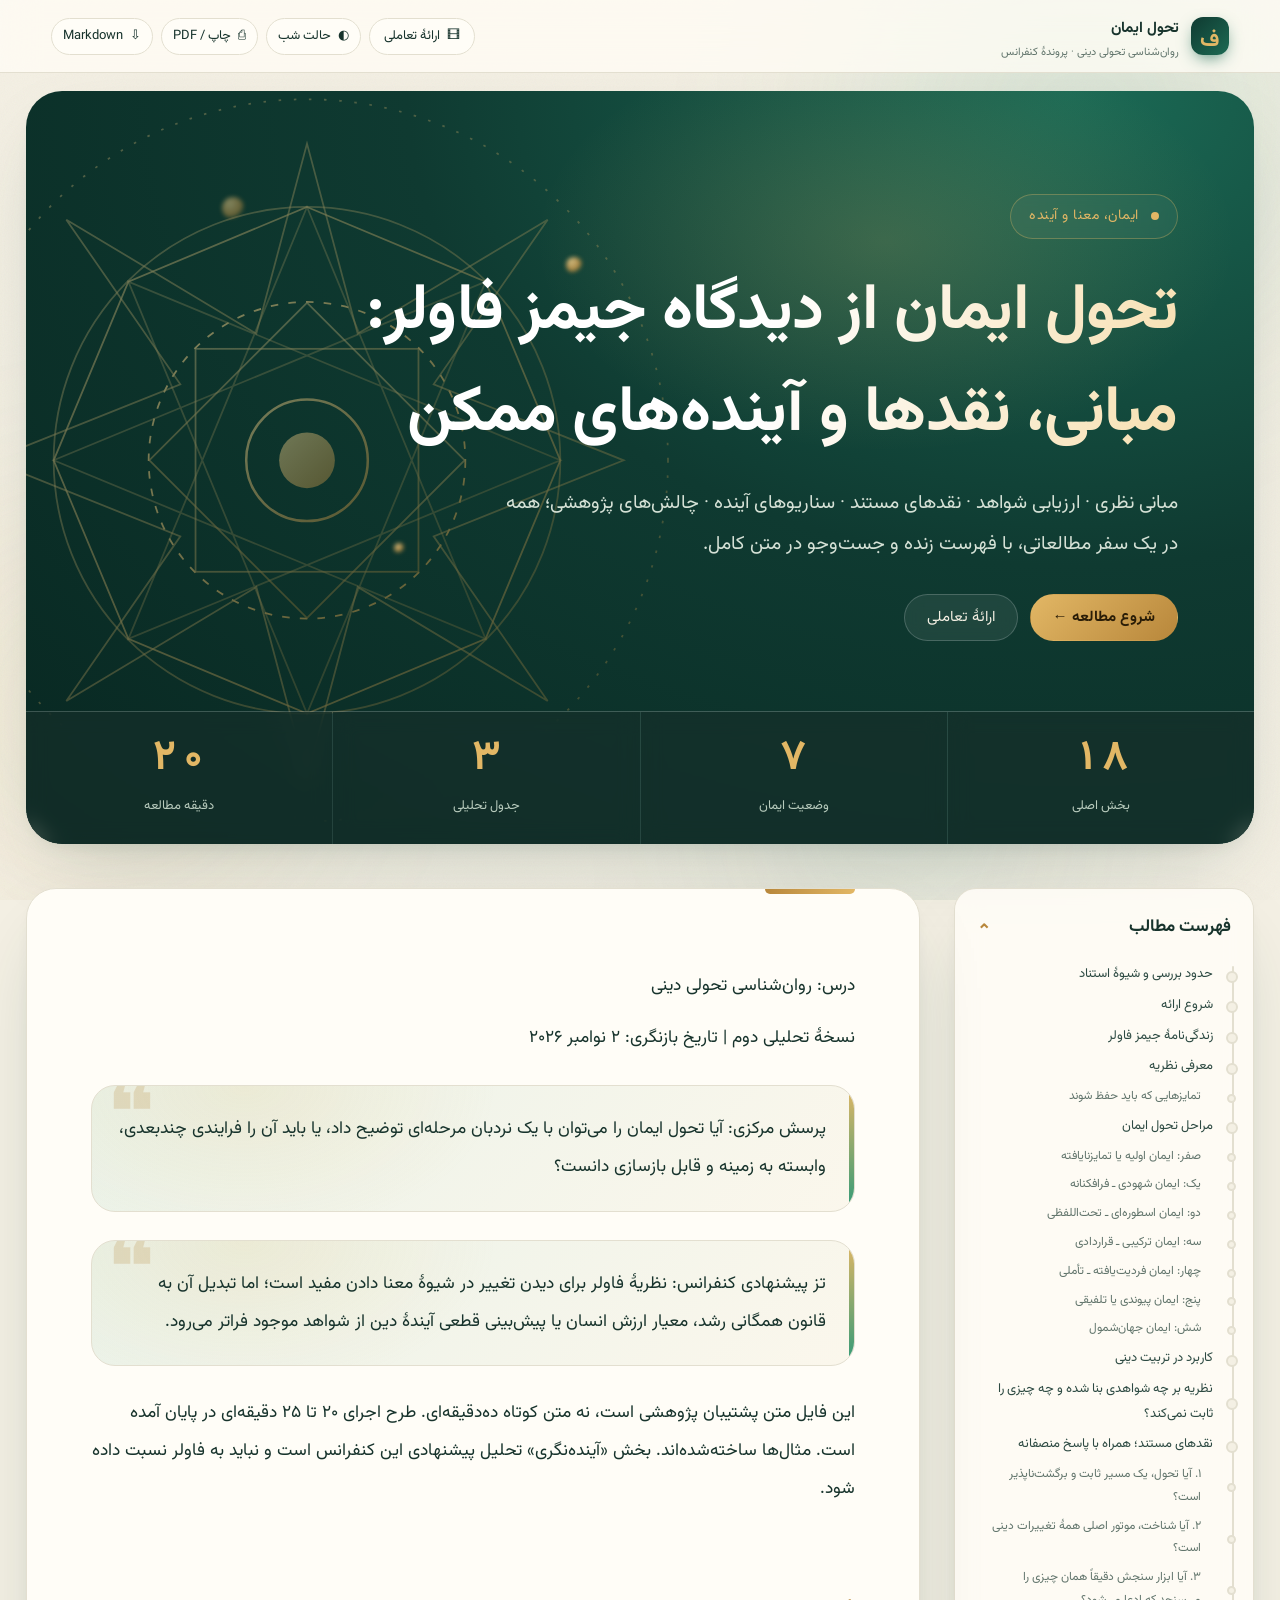
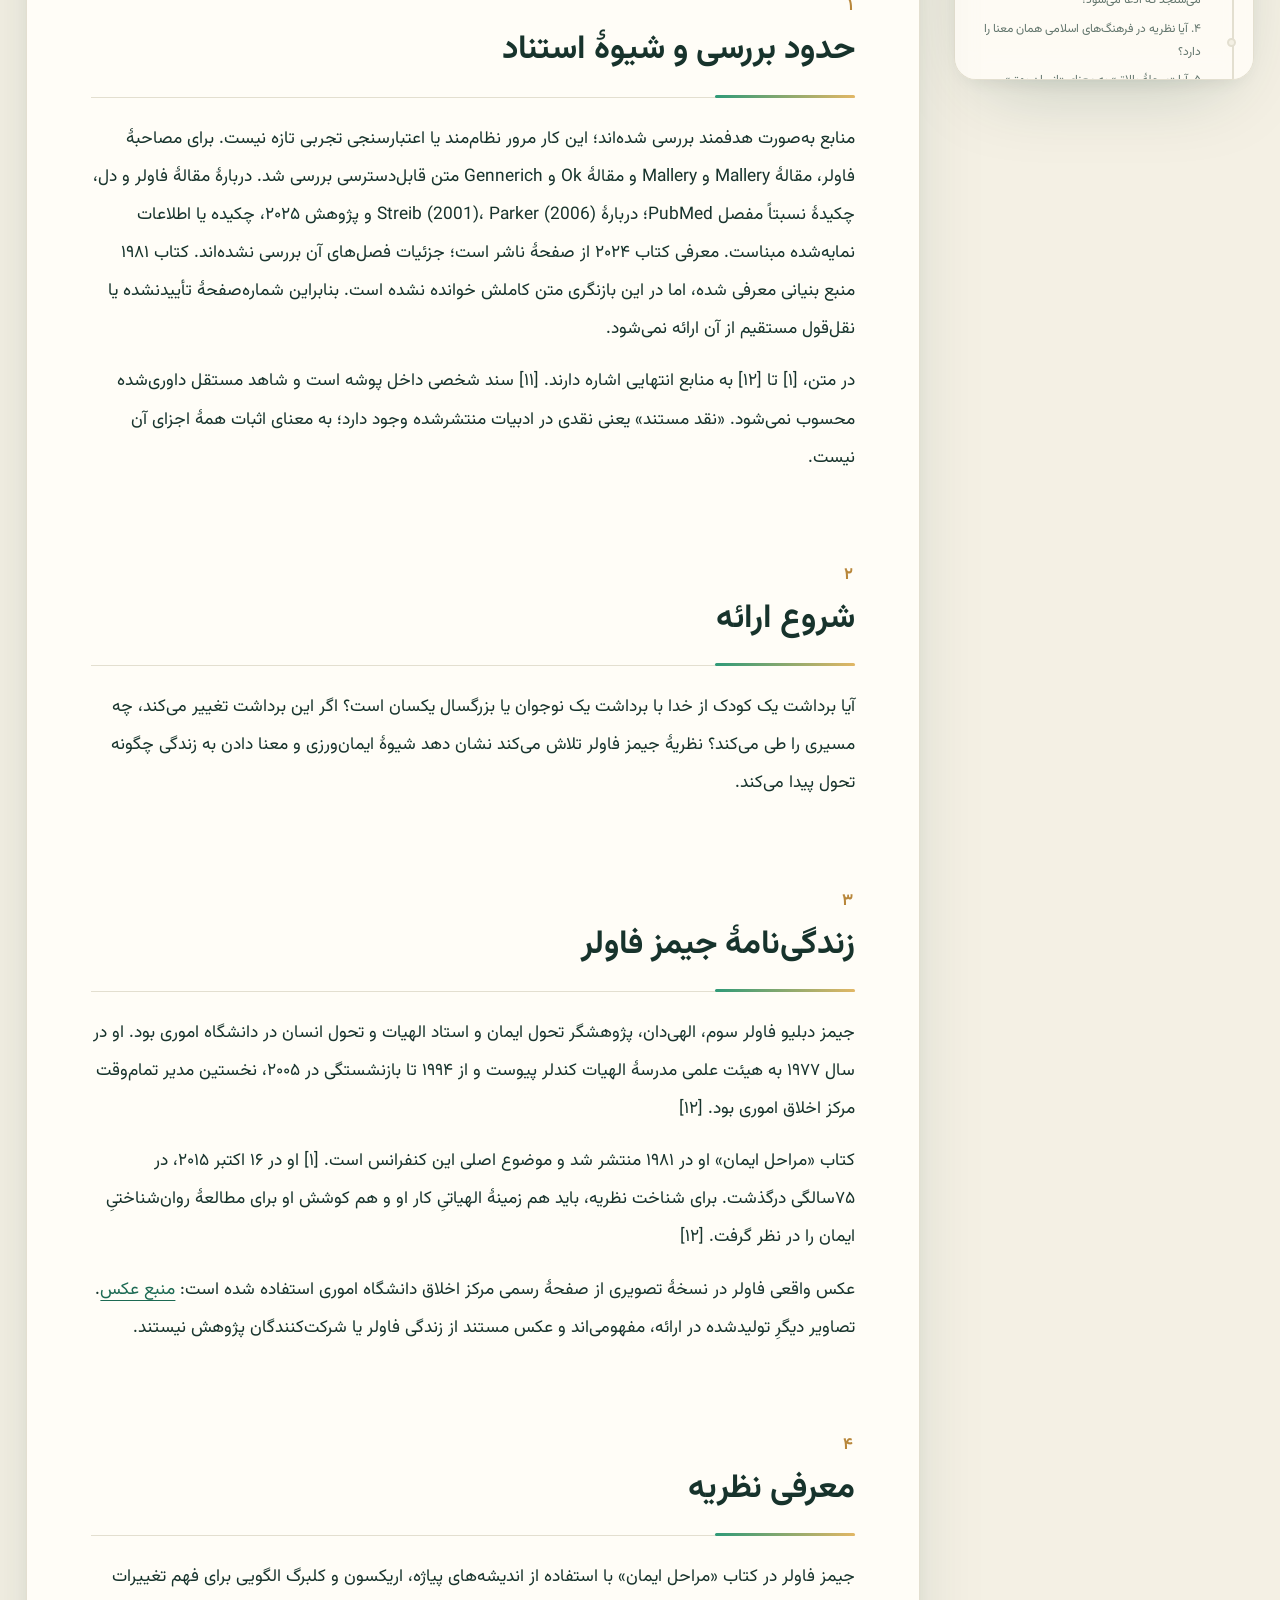
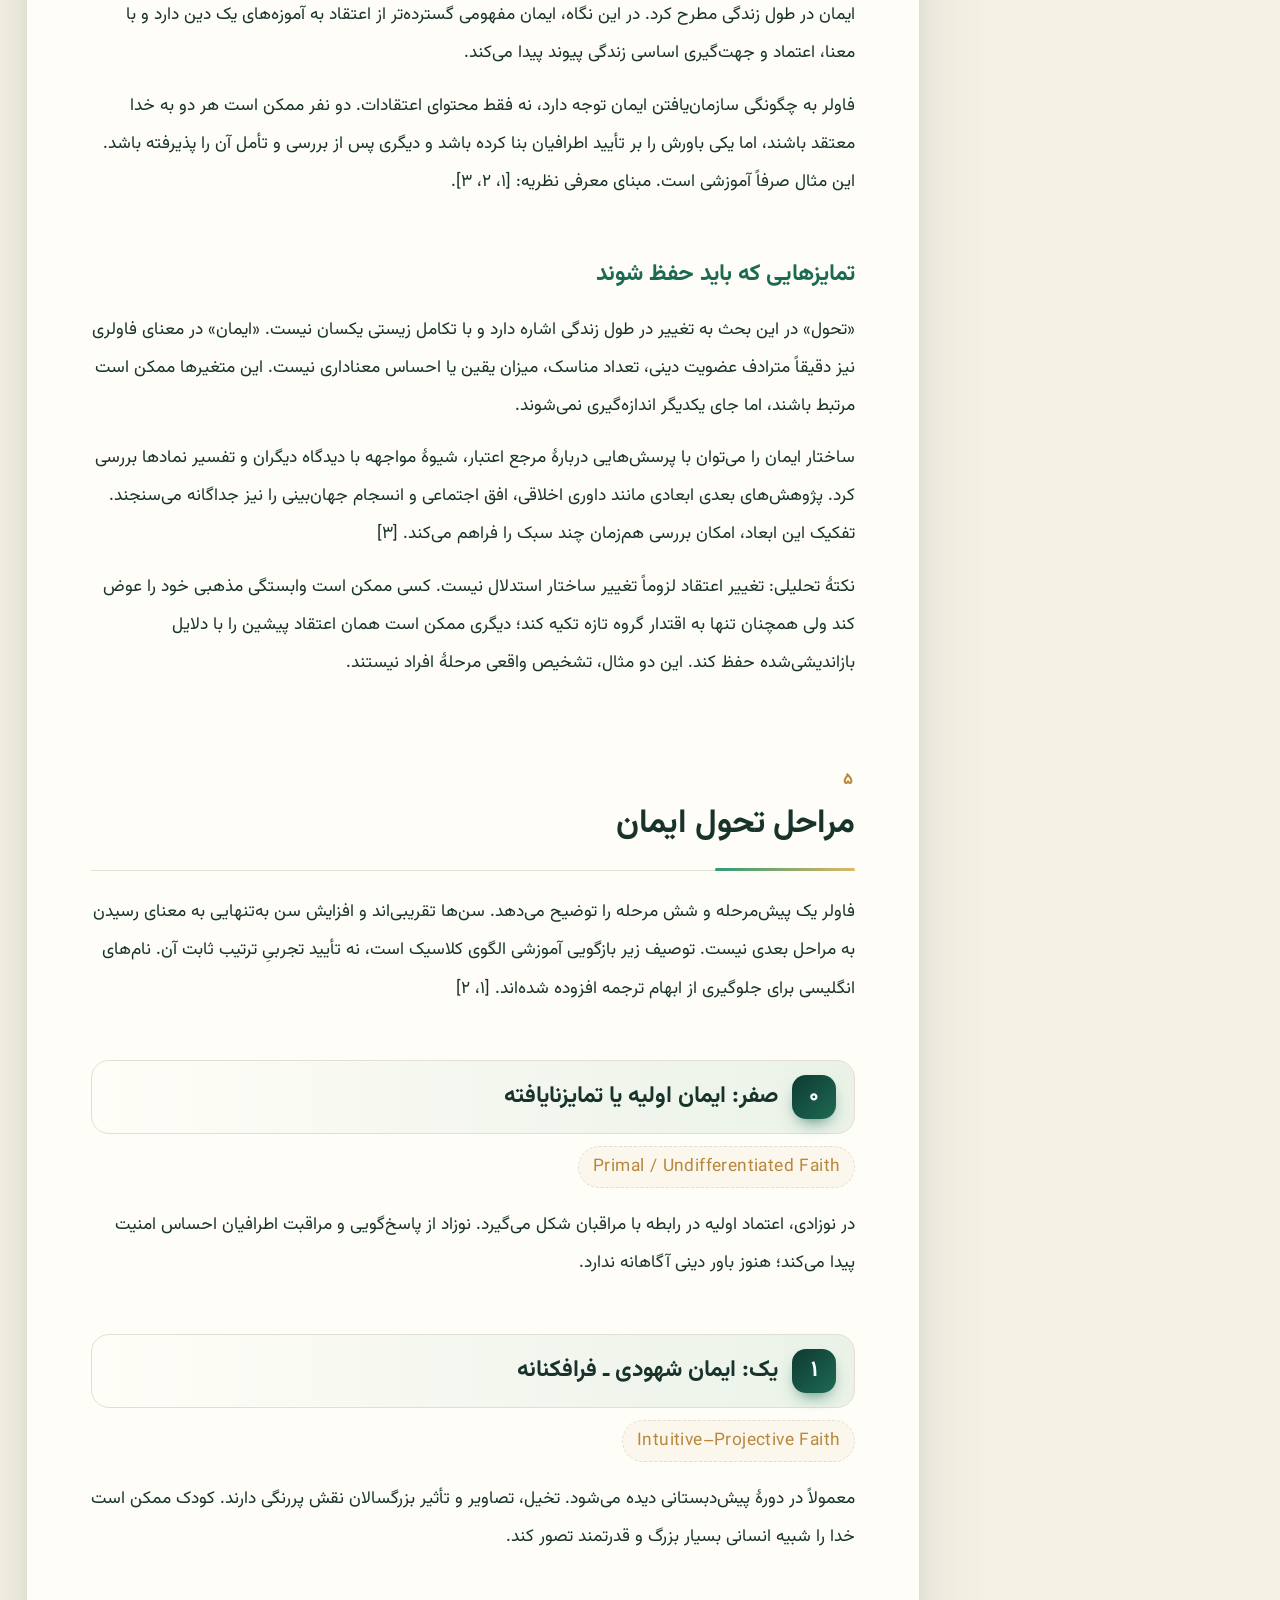
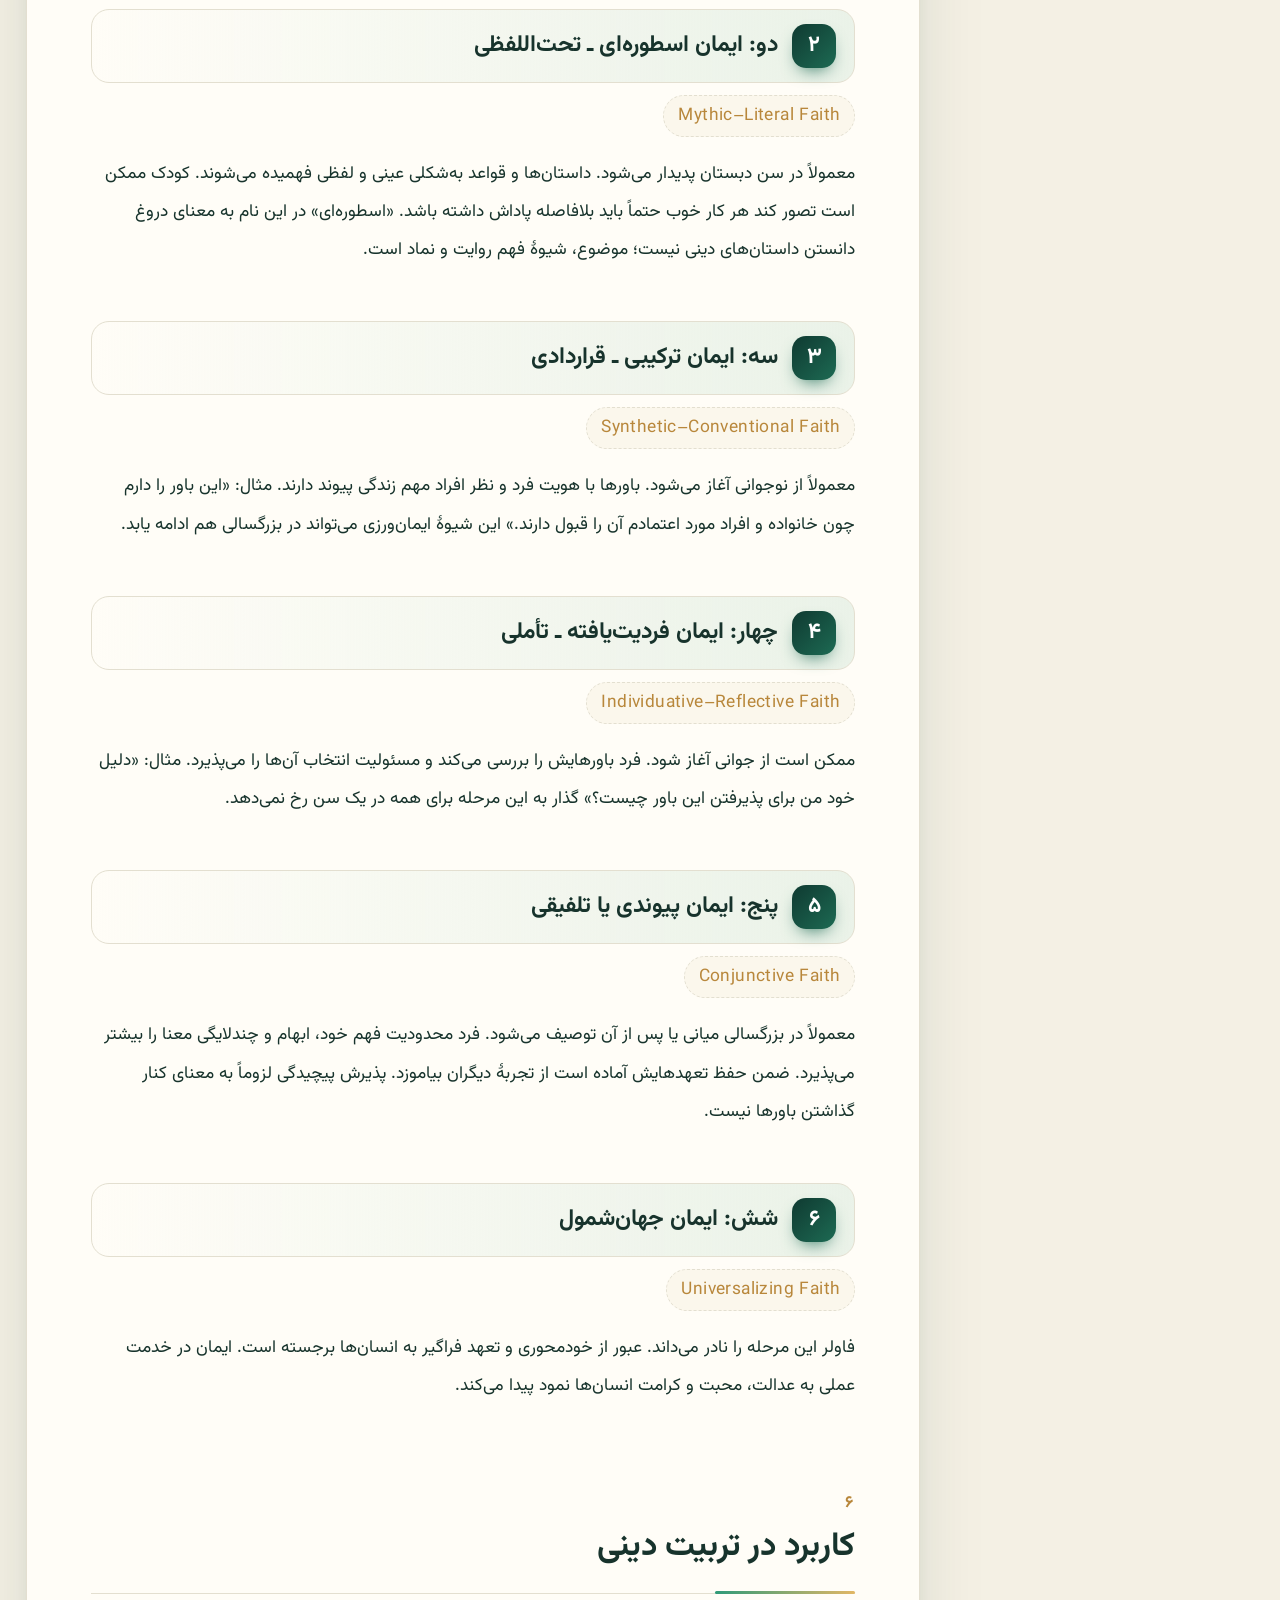
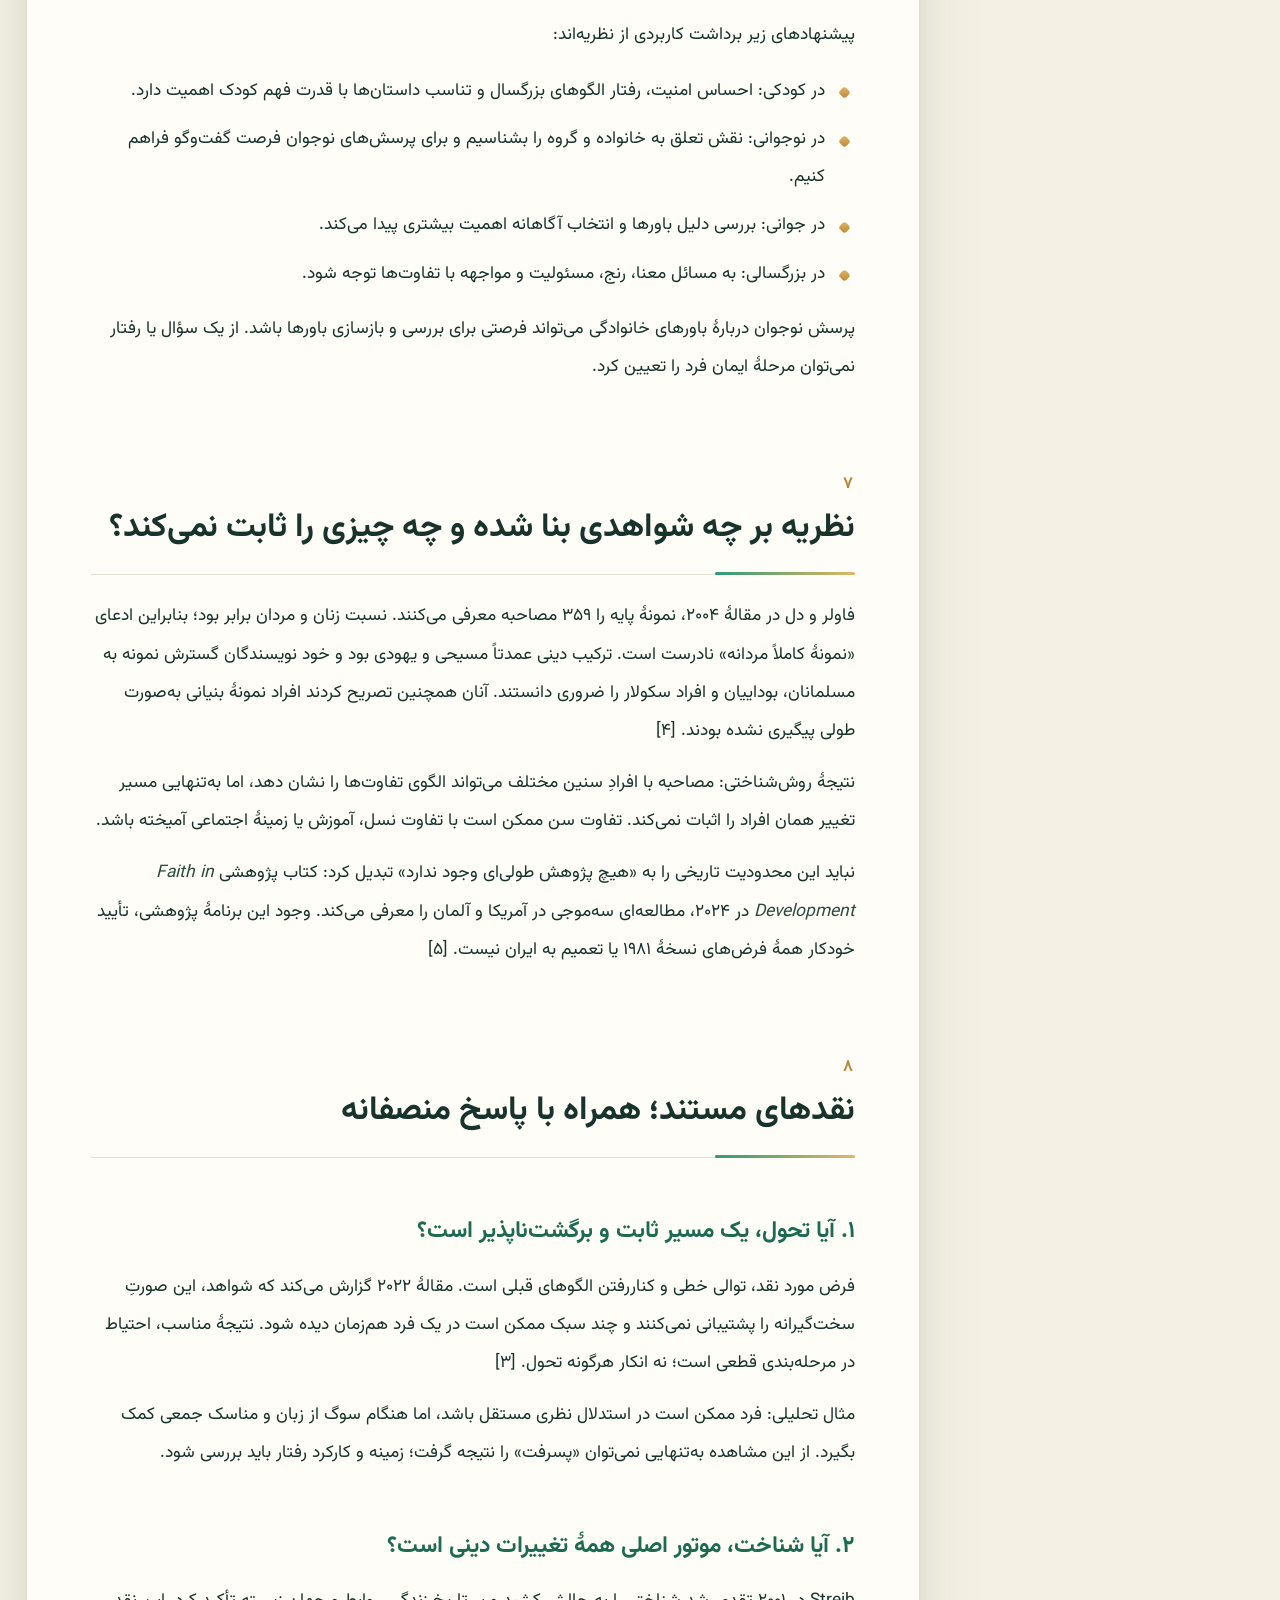
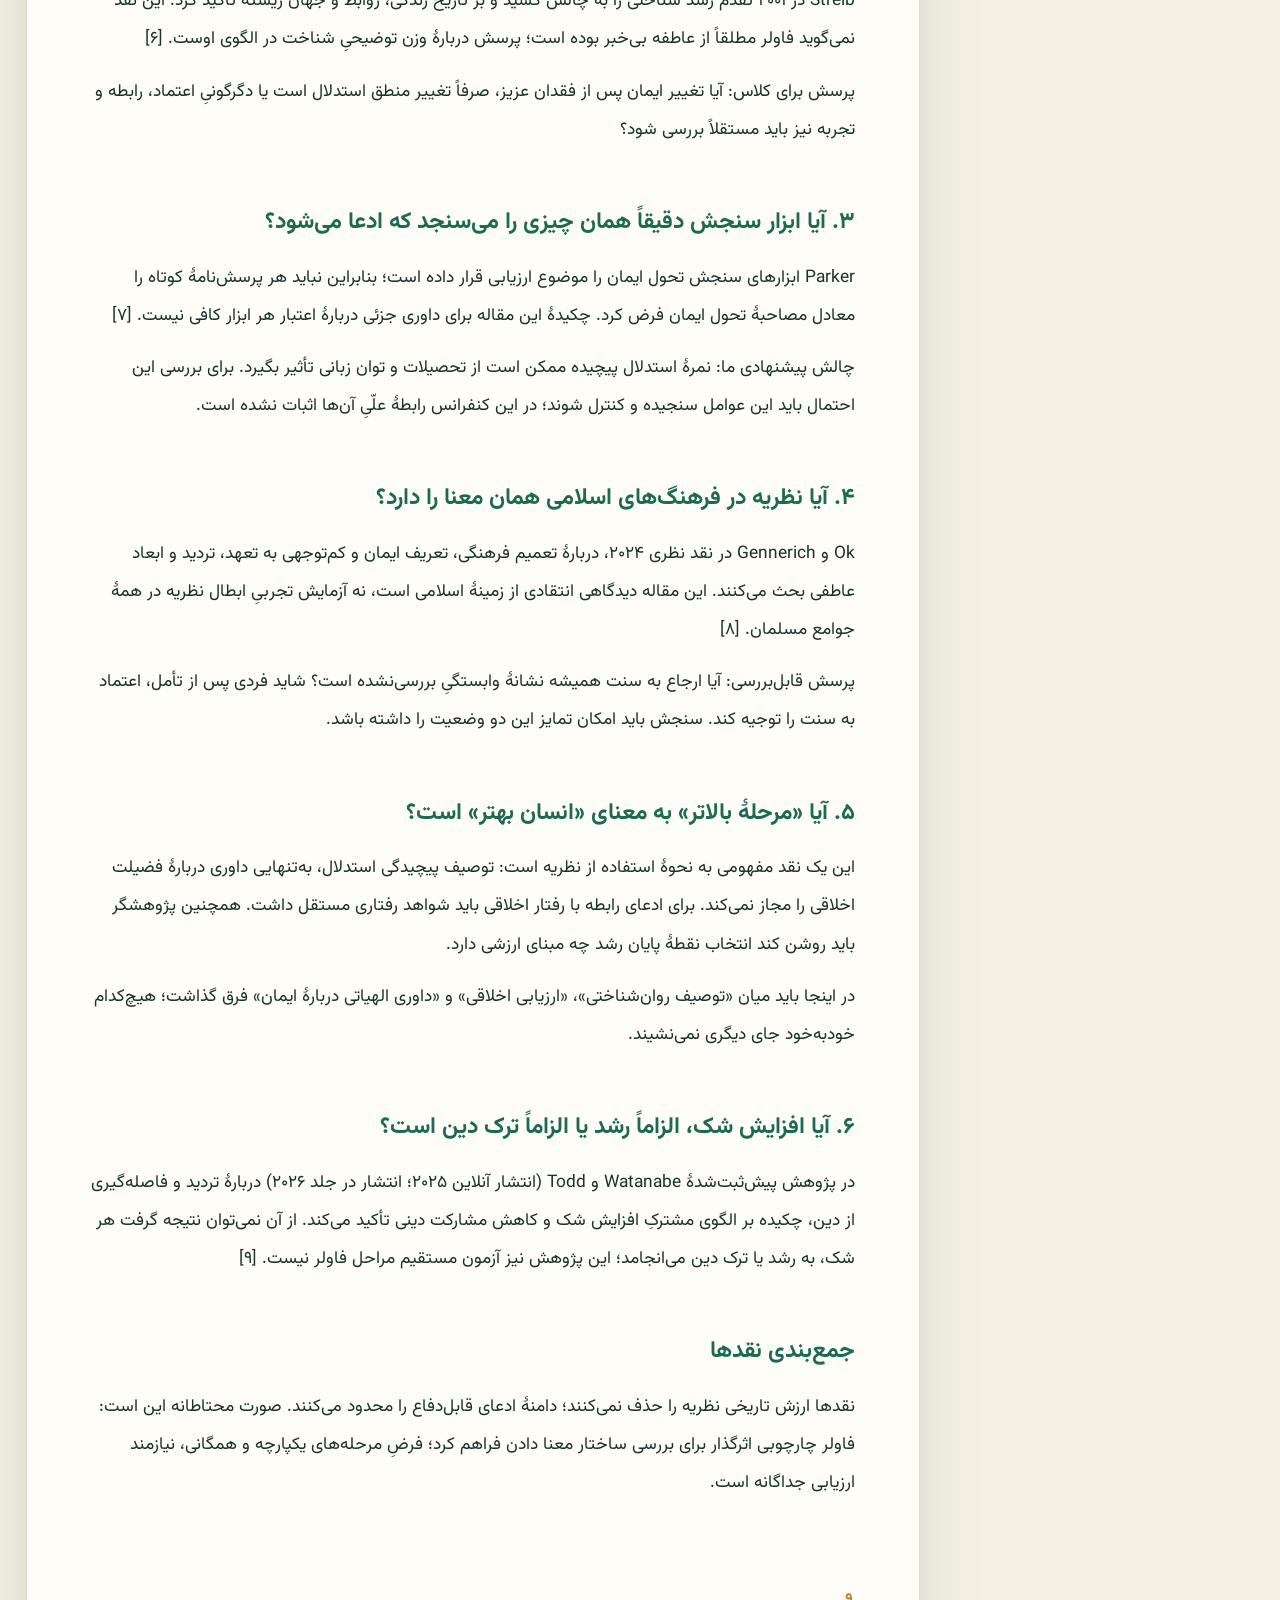
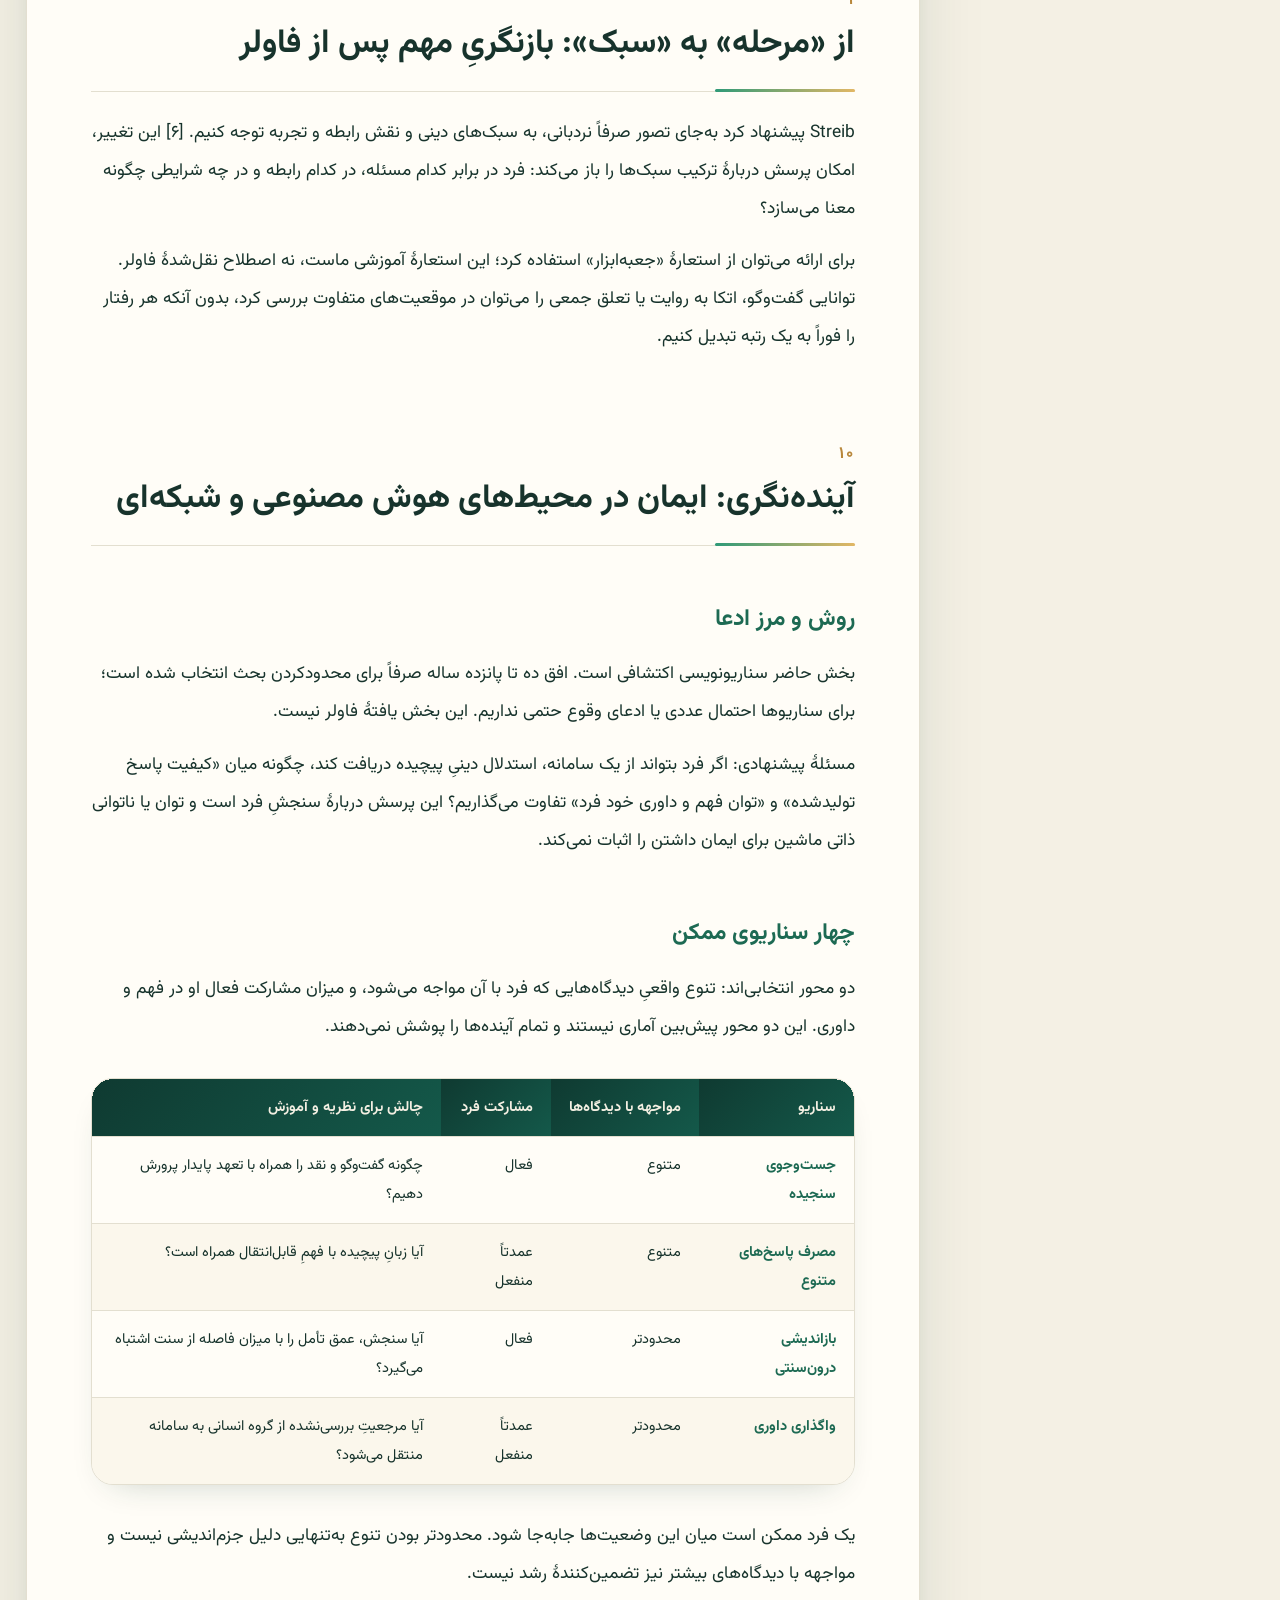
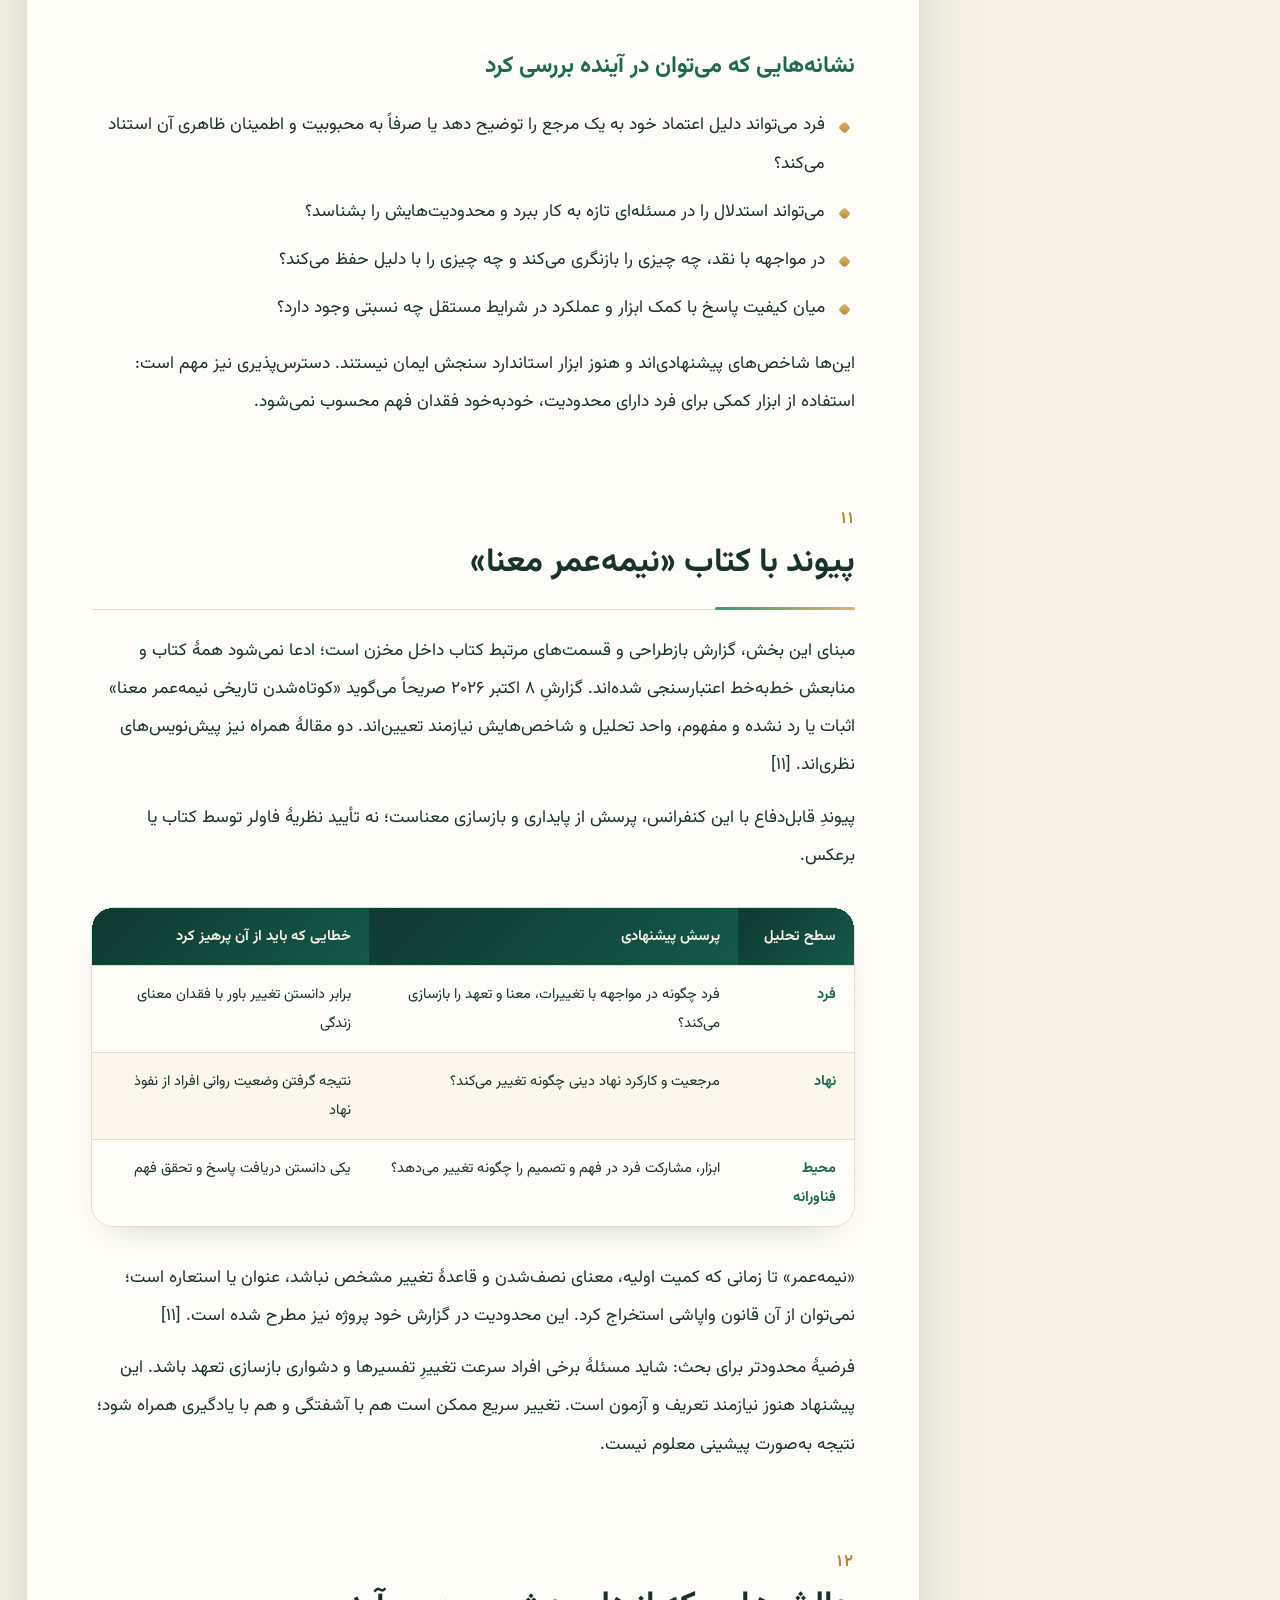
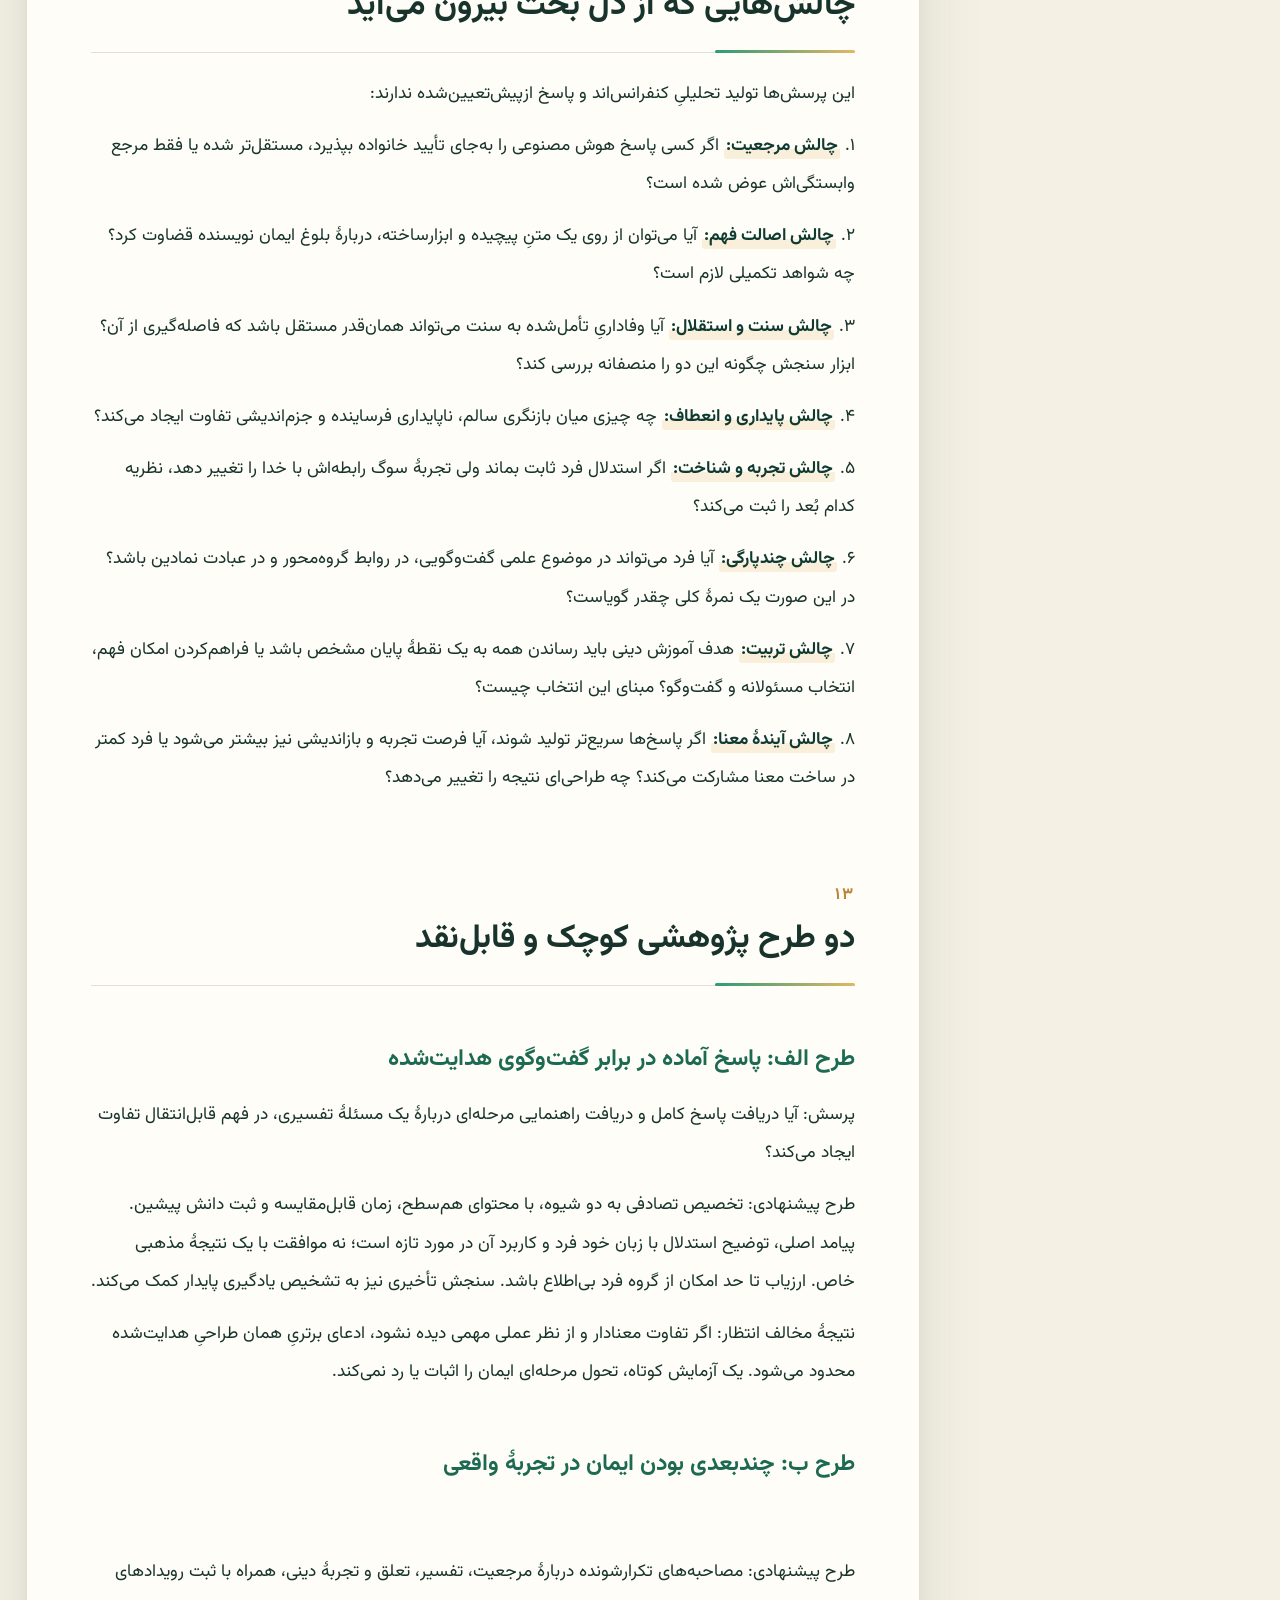
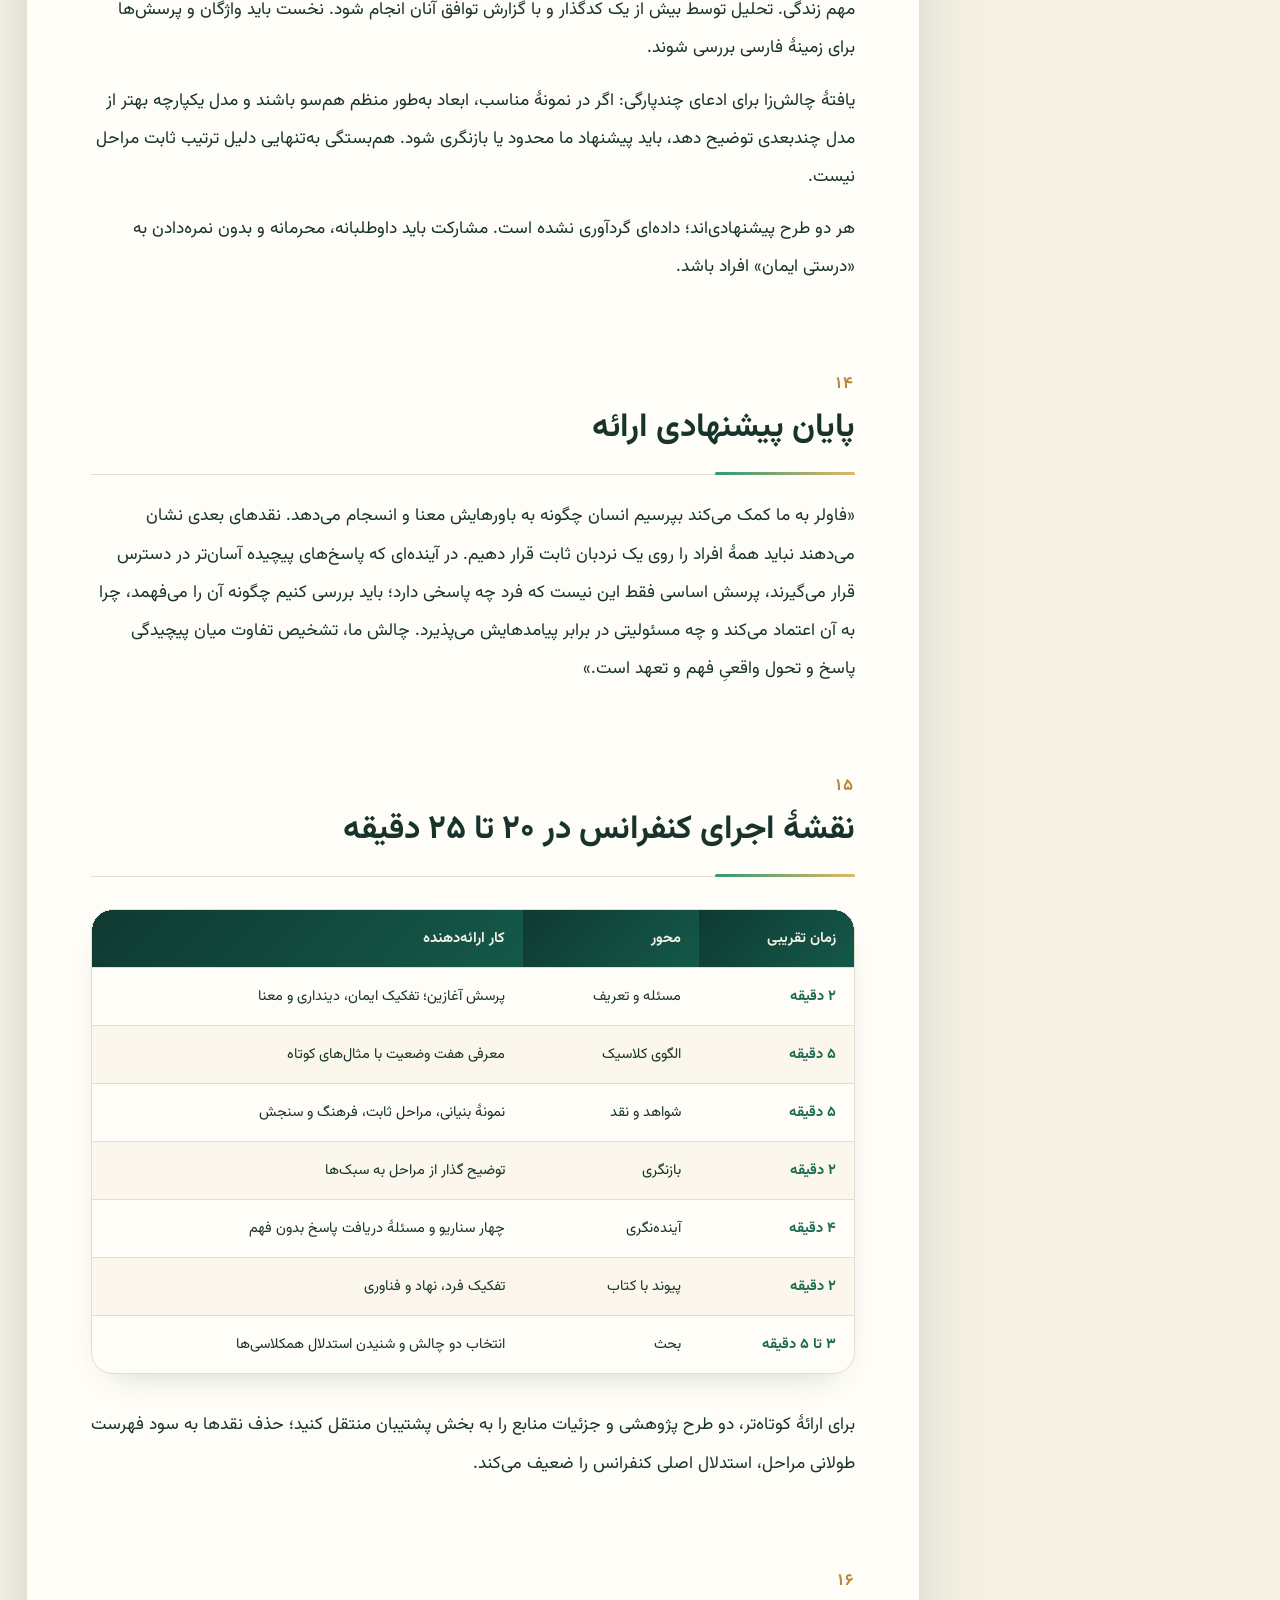
==== commit c4b13c17: "Redesign conference paper and interactive deck with animated, interactive visuals" ====
--- a/conference.html
+++ b/conference.html
@@ -1,31 +1,273 @@
 <!doctype html>
-<html lang="fa" dir="rtl"><head><meta charset="utf-8"><meta name="viewport" content="width=device-width,initial-scale=1"><meta name="description" content="کنفرانس تحلیلی روان‌شناسی تحولی دینی: نظریهٔ فاولر، شواهد، نقدها، سناریوهای آینده و چالش‌های پژوهشی"><title>تحول ایمان از دیدگاه جیمز فاولر: مبانی، نقدها و آینده‌های ممکن</title><style>
-:root{color-scheme:light;--bg:#f3f1e9;--paper:#fffef9;--ink:#213c36;--muted:#60716a;--line:#dce3da;--accent:#256451;--soft:#edf4ed;--gold:#a57230;--shadow:0 14px 44px #203b3510}
-*{box-sizing:border-box}html{scroll-behavior:smooth;scroll-padding-top:100px}body{margin:0;background:var(--bg);color:var(--ink);font-family:Tahoma,'Segoe UI',Arial,sans-serif;font-size:16px;line-height:2.15}body.dark{color-scheme:dark;--bg:#14211e;--paper:#1b2c27;--ink:#e3ece5;--muted:#aec2b7;--line:#354940;--accent:#a7d5bc;--soft:#263d33;--gold:#e0b77b}a{color:var(--accent);text-underline-offset:5px}a:focus-visible,button:focus-visible,input:focus-visible,summary:focus-visible{outline:3px solid var(--gold);outline-offset:4px}button,input{font:inherit}button{cursor:pointer;border:1px solid var(--line);border-radius:9px;padding:5px 13px;color:var(--ink);background:var(--paper)}button:hover{background:var(--soft)}.skip{position:absolute;top:-100px}.skip:focus{top:12px;right:20px;z-index:10;background:var(--paper);padding:10px}.toolbar{position:sticky;top:0;z-index:5;background:var(--paper);border-bottom:1px solid var(--line);padding:10px 4vw;display:flex;align-items:center;justify-content:space-between;gap:12px;flex-wrap:wrap}.toolbar strong{font-size:14px}.actions{display:flex;gap:8px;align-items:center;flex-wrap:wrap}.progress{height:3px;background:var(--accent);width:0;position:fixed;top:0;right:0;z-index:8}.layout{max-width:1440px;margin:32px auto;padding:0 28px;display:grid;grid-template-columns:280px minmax(0,1fr);gap:30px;align-items:start}.sidebar{position:sticky;top:104px;background:var(--paper);border:1px solid var(--line);border-radius:14px;padding:18px;max-height:calc(100vh - 130px);overflow:auto}.sidebar summary{font-weight:bold;cursor:pointer}.sidebar nav{display:flex;flex-direction:column;gap:4px;margin-top:10px}.sidebar a{text-decoration:none;border-radius:5px;padding:3px 8px;font-size:13px;line-height:1.9}.sidebar a:hover{background:var(--soft)}.sidebar .toc-level-3{padding-right:20px;font-size:12px;color:var(--muted)}.search{width:100%;min-width:0;background:var(--bg);color:var(--ink);border:1px solid var(--line);border-radius:8px;padding:7px 10px;margin-top:14px}#search-status{font-size:12px;color:var(--muted);min-height:26px}.paper{background:var(--paper);border:1px solid var(--line);border-radius:16px;box-shadow:var(--shadow);padding:44px 48px;min-width:0}.eyebrow{font-size:12px;letter-spacing:1px;color:var(--gold);margin:0}.hero{padding-bottom:28px;margin-bottom:28px;border-bottom:1px solid var(--line)}h1{font-size:clamp(25px,3vw,37px);line-height:1.65;margin:12px 0 20px;font-weight:800}h2{font-size:23px;line-height:1.8;margin:44px 0 16px;padding-bottom:9px;border-bottom:1px solid var(--line)}h3{font-size:18px;line-height:1.9;margin:28px 0 10px}p{margin:12px 0;overflow-wrap:anywhere}ul{padding-right:24px}li{padding-right:4px;margin:7px 0}.callout{background:var(--soft);border-right:4px solid var(--accent);padding:16px 20px;border-radius:8px}.english-term{font-size:13px;color:var(--muted);letter-spacing:.2px;text-align:right}.table-wrap{overflow-x:auto;margin:22px 0;border:1px solid var(--line);border-radius:10px}table{width:100%;border-collapse:collapse;min-width:560px;font-size:14px;line-height:1.95}th,td{padding:13px 15px;text-align:right;vertical-align:top;border-bottom:1px solid var(--line)}th{background:var(--soft);font-weight:bold}tr:last-child td{border-bottom:0}.footer{font-size:12px;color:var(--muted);border-top:1px solid var(--line);margin-top:40px;padding-top:15px}.top-link{position:fixed;bottom:20px;left:24px;z-index:3;text-decoration:none;background:var(--paper);border:1px solid var(--line);border-radius:50px;padding:6px 15px;font-size:13px}mark{background:#ffe29c;color:#24251f;border-radius:2px;padding:0 1px}.no-js{font-size:12px;color:var(--muted)}
-@media(max-width:1000px){.layout{grid-template-columns:220px minmax(0,1fr);gap:18px;padding:0 16px}.paper{padding:28px}.sidebar{padding:12px}}
-@media(max-width:760px){.layout{display:block;margin:18px auto;padding:0 12px}.sidebar{position:static;max-height:none;margin-bottom:18px}.sidebar nav{max-height:280px;overflow:auto}.paper{padding:24px 20px;border-radius:12px}.toolbar{padding:8px 14px}.toolbar strong{font-size:12px}button{font-size:12px}h2{font-size:21px}body{font-size:15px}.top-link{left:14px;bottom:12px}.hero{padding-bottom:12px}}
-@media(prefers-reduced-motion:reduce){html{scroll-behavior:auto}}
+<html lang="fa" dir="rtl"><head><meta charset="utf-8"><meta name="viewport" content="width=device-width,initial-scale=1"><meta name="theme-color" content="#0f3a31"><meta name="description" content="کنفرانس تحلیلی روان‌شناسی تحولی دینی: نظریهٔ فاولر، شواهد، نقدها، سناریوهای آینده و چالش‌های پژوهشی"><title>تحول ایمان از دیدگاه جیمز فاولر: مبانی، نقدها و آینده‌های ممکن</title><style>@font-face{font-family:Vazir;src:url([data-uri]) format("woff2");font-weight:400;font-display:swap}
+@font-face{font-family:Vazir;src:url([data-uri]) format("woff2");font-weight:500;font-display:swap}
+@font-face{font-family:Vazir;src:url([data-uri]) format("woff2");font-weight:700;font-display:swap}:root{color-scheme:light;--bg:#f4f0e4;--bg2:#ece7d6;--paper:#fffdf7;--paper-2:#fbf7ec;--ink:#17332c;--ink-2:#2d4a42;--muted:#62756c;--line:#e3dfd0;--accent:#1d6a53;--accent-2:#2f9a78;--soft:#eaf2e8;--gold:#b8873b;--gold-2:#e2b765;--forest:#0f3a31;--deep:#082721;--shadow:0 30px 80px -30px #0f3a3140,0 8px 24px -12px #0f3a3125;--ring:#b8873b66;--radius:22px}
+body.dark{color-scheme:dark;--bg:#0b1a17;--bg2:#10231f;--paper:#122721;--paper-2:#17302a;--ink:#e8f0e8;--ink-2:#c8d8cd;--muted:#9bb2a6;--line:#27403a;--accent:#7fd1ae;--accent-2:#a6e4c8;--soft:#1a342d;--gold:#e2b765;--gold-2:#f3d28f;--forest:#0a2b24;--deep:#05191a;--shadow:0 30px 80px -30px #000a,0 8px 24px -12px #0008;--ring:#e2b76566}
+*{box-sizing:border-box}
+html{scroll-behavior:smooth;scroll-padding-top:96px;-webkit-text-size-adjust:100%}
+body{margin:0;background:var(--bg);color:var(--ink);font-family:Vazir,Tahoma,'Segoe UI',Arial,sans-serif;font-size:calc(17px*var(--fs,1));line-height:2.2;transition:background .5s,color .5s;overflow-x:hidden}
+::selection{background:var(--gold-2);color:#222}
+a{color:var(--accent);text-underline-offset:6px;text-decoration-thickness:1px;transition:color .2s}a:hover{color:var(--gold)}
+a:focus-visible,button:focus-visible,input:focus-visible,summary:focus-visible{outline:3px solid var(--gold);outline-offset:4px;border-radius:8px}
+button,input{font:inherit}
+button{cursor:pointer;color:inherit}
+.skip{position:absolute;top:-100px}.skip:focus{top:12px;right:20px;z-index:50;background:var(--paper);padding:10px 16px;border-radius:10px}
+
+/* ambient background */
+.aurora{position:fixed;inset:0;z-index:-1;overflow:hidden;pointer-events:none}
+.aurora i{position:absolute;border-radius:50%;filter:blur(90px);opacity:.55;animation:drift 26s ease-in-out infinite alternate}
+.aurora i:nth-child(1){width:55vw;height:55vw;background:radial-gradient(circle,#2f9a7855,transparent 65%);top:-18vw;right:-12vw}
+.aurora i:nth-child(2){width:48vw;height:48vw;background:radial-gradient(circle,#e2b76544,transparent 65%);top:45vh;left:-16vw;animation-duration:32s;animation-delay:-8s}
+.aurora i:nth-child(3){width:40vw;height:40vw;background:radial-gradient(circle,#1d6a5338,transparent 65%);bottom:-14vw;right:10vw;animation-duration:38s;animation-delay:-16s}
+body.dark .aurora i{opacity:.7}
+@keyframes drift{to{transform:translate(8vw,6vh) scale(1.18)}}
+.grain{position:fixed;inset:0;z-index:-1;pointer-events:none;opacity:.05;background-image:url("data:image/svg+xml,%3Csvg xmlns='http://www.w3.org/2000/svg' width='160' height='160'%3E%3Cfilter id='n'%3E%3CfeTurbulence type='fractalNoise' baseFrequency='.9' numOctaves='2'/%3E%3C/filter%3E%3Crect width='100%25' height='100%25' filter='url(%23n)'/%3E%3C/svg%3E")}
+
+/* progress */
+.progress{position:fixed;top:0;right:0;height:4px;width:0;z-index:60;background:linear-gradient(270deg,var(--gold-2),var(--accent-2));box-shadow:0 0 18px var(--gold-2);border-radius:0 0 4px 4px;transition:width .12s linear}
+
+/* toolbar */
+.toolbar{position:sticky;top:0;z-index:40;display:flex;align-items:center;justify-content:space-between;gap:14px;padding:12px max(4vw,16px);background:color-mix(in srgb,var(--paper) 78%,transparent);backdrop-filter:blur(18px) saturate(1.4);-webkit-backdrop-filter:blur(18px) saturate(1.4);border-bottom:1px solid var(--line);transition:transform .4s,background .4s}
+.toolbar.hide{transform:translateY(-101%)}
+.brand{display:flex;align-items:center;gap:12px;font-weight:700;font-size:15px;text-decoration:none;color:var(--ink)}
+.brand-mark{width:38px;height:38px;border-radius:12px;display:grid;place-items:center;background:linear-gradient(135deg,var(--forest),var(--accent));color:var(--gold-2);font-size:22px;box-shadow:0 6px 18px -6px var(--accent);transition:transform .5s cubic-bezier(.3,1.6,.5,1)}
+.brand:hover .brand-mark{transform:rotate(-12deg) scale(1.1)}
+.brand small{display:block;font-weight:400;font-size:11px;color:var(--muted);line-height:1.4}
+.actions{display:flex;gap:8px;align-items:center;flex-wrap:wrap}
+.btn{display:inline-flex;align-items:center;gap:7px;border:1px solid var(--line);background:var(--paper);color:var(--ink);padding:6px 14px;border-radius:100px;font-size:13px;text-decoration:none;line-height:1.8;transition:transform .25s cubic-bezier(.3,1.6,.5,1),background .2s,border-color .2s,box-shadow .2s}
+.btn:hover{transform:translateY(-2px);border-color:var(--gold);box-shadow:0 8px 20px -10px var(--gold);color:var(--ink)}
+.btn.primary{background:linear-gradient(135deg,var(--forest),var(--accent));color:#fff;border-color:transparent}
+.btn.primary:hover{color:#fff;box-shadow:0 12px 26px -10px var(--accent)}
+.btn.icon{padding:6px 11px}
+
+/* hero */
+.hero{position:relative;isolation:isolate;margin:18px max(2vw,10px) 0;border-radius:36px;overflow:hidden;color:#f3efe2;background:radial-gradient(120% 140% at 85% 0%,#1b6a55 0%,var(--forest) 45%,var(--deep) 100%);box-shadow:var(--shadow);padding:clamp(44px,8vw,110px) clamp(22px,6vw,90px) 0}
+.hero::after{content:'';position:absolute;inset:0;z-index:-1;background:radial-gradient(500px 300px at var(--mx,70%) var(--my,20%),#e2b76530,transparent 70%);transition:background .2s}
+.hero-art{position:absolute;z-index:-1;left:-8%;top:50%;width:min(62vw,760px);aspect-ratio:1;transform:translateY(-50%);opacity:.5}
+.hero-art svg{width:100%;height:100%;overflow:visible}
+.hero-art .ring{transform-origin:center;animation:spin 90s linear infinite}
+.hero-art .ring.r2{animation-duration:140s;animation-direction:reverse}
+.hero-art .ring.r3{animation-duration:200s}
+@keyframes spin{to{transform:rotate(360deg)}}
+.hero-art .pulse{animation:pulse 5s ease-in-out infinite;transform-origin:center}
+@keyframes pulse{50%{opacity:.35;transform:scale(1.04)}}
+.orb{position:absolute;z-index:-1;border-radius:50%;filter:blur(2px);background:radial-gradient(circle at 35% 30%,#f3d28f,#b8873b 60%,transparent 72%);opacity:.85;animation:float 9s ease-in-out infinite}
+.orb.a{width:16px;height:16px;top:22%;left:44%}.orb.b{width:10px;height:10px;top:60%;left:30%;animation-delay:-3s;animation-duration:12s}.orb.c{width:22px;height:22px;top:14%;left:16%;animation-delay:-6s;animation-duration:11s;opacity:.5}
+@keyframes float{50%{transform:translateY(-26px) translateX(10px)}}
+.hero-inner{max-width:820px;position:relative}
+.eyebrow{display:inline-flex;align-items:center;gap:12px;font-size:14px;letter-spacing:.5px;color:var(--gold-2);margin:0;padding:6px 18px;border:1px solid #e2b76555;border-radius:100px;background:#ffffff0a;backdrop-filter:blur(6px)}
+.eyebrow::before{content:'';width:8px;height:8px;border-radius:50%;background:var(--gold-2);box-shadow:0 0 0 0 var(--gold-2);animation:ping 2.4s infinite}
+@keyframes ping{70%{box-shadow:0 0 0 12px #e2b76500}100%{box-shadow:0 0 0 0 #e2b76500}}
+.hero h1{font-size:clamp(30px,5.2vw,64px);line-height:1.6;margin:22px 0 18px;font-weight:700;letter-spacing:-.5px;background:linear-gradient(100deg,#fff 20%,#f3d28f 50%,#fff 80%);background-size:250% 100%;-webkit-background-clip:text;background-clip:text;-webkit-text-fill-color:transparent;animation:shine 8s ease-in-out infinite}
+@keyframes shine{0%,100%{background-position:100% 0}50%{background-position:0 0}}
+.hero .lede{font-size:clamp(15px,1.5vw,20px);color:#d5e1d6;max-width:680px;line-height:2.1;margin:0}
+.hero-cta{display:flex;gap:12px;flex-wrap:wrap;margin-top:30px}
+.hero .btn{background:#ffffff12;color:#f3efe2;border-color:#ffffff30;backdrop-filter:blur(8px);padding:9px 22px;font-size:15px}
+.hero .btn.gold{background:linear-gradient(135deg,var(--gold-2),var(--gold));color:#2a1d07;border-color:transparent;font-weight:700}
+.hero .btn:hover{color:inherit}
+.hero .btn.gold:hover{color:#2a1d07}
+.stats{display:grid;grid-template-columns:repeat(4,1fr);gap:1px;margin:clamp(36px,6vw,70px) calc(-1*clamp(22px,6vw,90px)) 0;background:#ffffff1c;border-top:1px solid #ffffff1c}
+.stat{background:#06211b99;backdrop-filter:blur(10px);padding:20px 12px;text-align:center;transition:background .3s}
+.stat:hover{background:#0b3a2f}
+.stat b{display:block;font-size:clamp(26px,3.4vw,42px);line-height:1.3;color:var(--gold-2);font-weight:700;font-variant-numeric:tabular-nums}
+.stat span{font-size:13px;color:#b8cbbd}
+
+/* layout */
+.layout{max-width:1380px;margin:44px auto 40px;padding:0 max(2vw,10px);display:grid;grid-template-columns:300px minmax(0,1fr);gap:34px;align-items:start}
+.sidebar{position:sticky;top:84px;background:color-mix(in srgb,var(--paper) 86%,transparent);backdrop-filter:blur(14px);border:1px solid var(--line);border-radius:var(--radius);padding:20px 16px 16px;max-height:calc(100vh - 108px);overflow:auto;box-shadow:var(--shadow);scrollbar-width:thin;scrollbar-color:var(--line) transparent}
+.sidebar summary{font-weight:700;cursor:pointer;list-style:none;display:flex;align-items:center;justify-content:space-between;padding:0 6px 8px}
+.sidebar summary::-webkit-details-marker{display:none}
+.sidebar summary::after{content:'⌄';color:var(--gold);transition:transform .3s}
+.sidebar details[open] summary::after{transform:rotate(180deg)}
+.sidebar nav{position:relative;display:flex;flex-direction:column;gap:2px;margin-top:6px;padding-right:12px}
+.sidebar nav::before{content:'';position:absolute;right:3px;top:6px;bottom:6px;width:2px;background:var(--line);border-radius:2px}
+.sidebar nav a{position:relative;text-decoration:none;color:var(--ink-2);border-radius:10px;padding:2px 12px;font-size:13px;line-height:1.9;transition:background .2s,color .2s,transform .2s}
+.sidebar nav a::before{content:'';position:absolute;right:-13px;top:50%;width:8px;height:8px;margin-top:-4px;border-radius:50%;background:var(--bg);border:2px solid var(--line);transition:all .3s}
+.sidebar nav a:hover{background:var(--soft);transform:translateX(-3px)}
+.sidebar nav a.toc-level-3{font-size:12px;color:var(--muted);padding-right:24px}
+.sidebar nav a.toc-level-3::before{width:5px;height:5px;margin-top:-2.5px;right:-11px}
+.sidebar nav a.active{background:linear-gradient(270deg,var(--soft),transparent);color:var(--accent);font-weight:700}
+.sidebar nav a.active::before{background:var(--gold);border-color:var(--gold-2);box-shadow:0 0 0 4px var(--ring)}
+.search-box{position:relative;margin-top:16px}
+.search-box label{display:block;font-size:12px;color:var(--muted);margin:0 6px 4px}
+.search{width:100%;background:var(--bg);color:var(--ink);border:1px solid var(--line);border-radius:100px;padding:7px 16px;transition:box-shadow .25s,border-color .25s}
+.search:focus{outline:0;border-color:var(--gold);box-shadow:0 0 0 4px var(--ring)}
+#search-status{font-size:12px;color:var(--muted);min-height:26px;padding:2px 8px}
+.fontctl{display:flex;gap:6px;margin-top:10px;justify-content:center}
+
+/* paper */
+.paper{background:var(--paper);border:1px solid var(--line);border-radius:30px;box-shadow:var(--shadow);padding:clamp(26px,5vw,72px);min-width:0;position:relative}
+.paper::before{content:'';position:absolute;top:0;right:clamp(26px,5vw,72px);width:90px;height:5px;border-radius:0 0 8px 8px;background:linear-gradient(270deg,var(--gold-2),var(--gold))}
+#content{counter-reset:sec;max-width:780px;margin:0 auto}
+#content>p,#content>ul{font-size:1.02em}
+p{margin:14px 0;overflow-wrap:anywhere}
+ul{padding:0;list-style:none}
+li{position:relative;padding-right:30px;margin:10px 0}
+li::before{content:'';position:absolute;right:6px;top:.95em;width:9px;height:9px;border-radius:3px;background:linear-gradient(135deg,var(--gold-2),var(--gold));transform:rotate(45deg)}
+strong{color:var(--forest);font-weight:700;background:linear-gradient(transparent 62%,#e2b76533 62%);padding:0 2px;border-radius:3px}
+body.dark strong{color:var(--gold-2)}
+em{color:var(--ink-2)}
+h2,h3{position:relative;scroll-margin-top:96px}
+h2{counter-increment:sec;font-size:clamp(23px,2.6vw,33px);line-height:1.7;margin:84px 0 22px;padding:0 0 18px;font-weight:700;border-bottom:1px solid var(--line)}
+h2::before{content:counter(sec,persian);display:block;font-size:.5em;letter-spacing:2px;color:var(--gold);font-weight:700;margin-bottom:2px}
+h2::after{content:'';position:absolute;bottom:-1px;right:0;height:3px;width:0;border-radius:3px;background:linear-gradient(270deg,var(--gold-2),var(--accent-2));transition:width 1.1s cubic-bezier(.2,.8,.2,1)}
+h2.in::after{width:140px}
+#content>h2:first-child{margin-top:0}
+h3{font-size:clamp(18px,1.9vw,23px);line-height:1.9;margin:52px 0 12px;color:var(--accent);font-weight:700}
+h3.stage{display:flex;align-items:center;gap:14px;padding:14px 18px;background:linear-gradient(270deg,var(--soft),transparent);border-radius:18px;border:1px solid var(--line);color:var(--ink)}
+h3.stage .badge{flex:none;width:44px;height:44px;border-radius:14px;display:grid;place-items:center;font-size:22px;font-weight:700;color:#fff;background:linear-gradient(135deg,var(--forest),var(--accent));box-shadow:0 8px 18px -8px var(--accent);transition:transform .5s cubic-bezier(.3,1.6,.5,1)}
+h3.stage:hover .badge{transform:rotate(-8deg) scale(1.12)}
+.anchor{position:absolute;right:-30px;top:50%;transform:translateY(-50%);opacity:0;font-size:.6em;text-decoration:none;color:var(--gold);transition:opacity .2s}
+h2:hover .anchor,h3:hover .anchor{opacity:1}
+.callout{position:relative;margin:28px 0;padding:24px 28px 24px 24px;border-radius:24px;background:linear-gradient(135deg,var(--soft),var(--paper-2));border:1px solid var(--line);overflow:hidden;font-size:1.04em}
+.callout::before{content:'❝';position:absolute;left:14px;top:-18px;font-size:92px;line-height:1;color:var(--gold);opacity:.22;font-family:Georgia,serif}
+.callout::after{content:'';position:absolute;inset:0 0 0 auto;width:5px;background:linear-gradient(var(--gold-2),var(--accent-2))}
+.callout{background-image:radial-gradient(360px 220px at var(--cx,20%) var(--cy,0%),#e2b76526,transparent 70%),linear-gradient(135deg,var(--soft),var(--paper-2))}
+.english-term{display:inline-block;direction:ltr;font-size:13px;color:var(--gold);letter-spacing:.4px;margin:0 0 4px;padding:1px 14px;border:1px dashed var(--line);border-radius:100px;background:var(--paper-2)}
+.table-wrap{overflow-x:auto;margin:32px 0;border:1px solid var(--line);border-radius:22px;box-shadow:0 14px 34px -22px #0f3a3150;background:var(--paper)}
+table{width:100%;border-collapse:separate;border-spacing:0;min-width:600px;font-size:14.5px;line-height:2}
+th,td{padding:14px 18px;text-align:right;vertical-align:top;border-bottom:1px solid var(--line)}
+th{background:linear-gradient(135deg,var(--forest),#14594a);color:#f3efe2;font-weight:700;position:sticky;top:0;white-space:nowrap}
+tbody tr{transition:background .2s}
+tbody tr:nth-child(even){background:var(--paper-2)}
+tbody tr:hover{background:var(--soft)}
+tbody td:first-child{font-weight:700;color:var(--accent)}
+tr:last-child td{border-bottom:0}
+mark{background:linear-gradient(transparent 20%,#ffe29c 20%);color:#24251f;border-radius:3px;padding:0 2px}
+mark.cur{background:var(--gold-2);box-shadow:0 0 0 3px var(--ring)}
+.footer{font-size:13px;color:var(--muted);border-top:1px solid var(--line);margin:80px auto 0;padding-top:20px;max-width:780px;text-align:center}
+
+/* reveal */
+html.js .rv{opacity:0;transform:translateY(26px);filter:blur(5px);transition:opacity .8s cubic-bezier(.2,.8,.2,1),transform .8s cubic-bezier(.2,.8,.2,1),filter .8s}
+html.js .rv.in{opacity:1;transform:none;filter:none}
+
+/* floating controls */
+.fab{position:fixed;bottom:24px;left:24px;z-index:45;width:54px;height:54px;border-radius:50%;display:grid;place-items:center;text-decoration:none;color:var(--ink);background:var(--paper);box-shadow:var(--shadow);opacity:0;transform:translateY(20px) scale(.8);pointer-events:none;transition:all .4s cubic-bezier(.3,1.5,.5,1)}
+.fab.show{opacity:1;transform:none;pointer-events:auto}
+.fab svg{position:absolute;inset:0;width:100%;height:100%;transform:rotate(90deg) scaleX(-1)}
+.fab circle{fill:none;stroke-width:3}
+.fab .bg{stroke:var(--line)}.fab .fg{stroke:var(--gold);stroke-linecap:round;stroke-dasharray:151;stroke-dashoffset:151;transition:stroke-dashoffset .15s}
+.fab span{position:relative;font-size:20px;transition:transform .3s}.fab:hover span{transform:translateY(-3px)}
+.toast{position:fixed;bottom:28px;right:50%;transform:translate(50%,30px);background:var(--forest);color:#f3efe2;padding:8px 20px;border-radius:100px;font-size:14px;opacity:0;pointer-events:none;transition:all .35s;z-index:70}
+.toast.show{opacity:1;transform:translate(50%,0)}
+
+@media(max-width:1060px){.layout{grid-template-columns:240px minmax(0,1fr);gap:20px}}
+@media(max-width:820px){
+ body{font-size:calc(16px*var(--fs,1))}
+ .layout{display:block;margin-top:24px}
+ .sidebar{position:static;max-height:none;margin-bottom:20px}
+ .sidebar nav{max-height:260px;overflow:auto}
+ .hero{border-radius:26px}.stats{grid-template-columns:repeat(2,1fr)}
+ .brand small{display:none}.toolbar .btn span{display:none}
+ .anchor{display:none}.fab{bottom:14px;left:14px}
+ h2{margin-top:60px}
+}
+@media(prefers-reduced-motion:reduce){html{scroll-behavior:auto}*{animation:none!important;transition:none!important}html.js .rv{opacity:1;transform:none;filter:none}}
 @page{size:A4;margin:18mm 16mm 20mm}
-@media print{html{scroll-behavior:auto}body,body.dark{--paper:#fff;--ink:#111;--muted:#444;--line:#ccc;--soft:#f4f4f4;--accent:#222;background:#fff;color:#111;font-size:11pt;line-height:1.9}.toolbar,.sidebar,.progress,.top-link,.skip,.no-js{display:none!important}.layout{display:block;margin:0;padding:0;max-width:none}.paper{border:0;box-shadow:none;padding:0;border-radius:0}.hero{padding-bottom:10px;margin-bottom:15px}h1{font-size:24pt}h2{font-size:16pt;margin-top:25px}h3{font-size:13pt}h1,h2,h3{break-after:avoid}p{orphans:3;widows:3}.callout{break-inside:avoid}table{min-width:0;font-size:9pt}tr{break-inside:avoid}.table-wrap{overflow:visible}thead{display:table-header-group}a{color:#111;text-decoration:underline}mark{background:none;color:inherit}.footer{font-size:9pt}}
+@media print{
+ html{scroll-behavior:auto}
+ body,body.dark{--paper:#fff;--ink:#111;--ink-2:#222;--muted:#444;--line:#ccc;--soft:#f4f4f4;--paper-2:#fafafa;--accent:#222;--gold:#555;--forest:#111;background:#fff;color:#111;font-size:11pt;line-height:1.9}
+ .toolbar,.sidebar,.progress,.fab,.aurora,.grain,.skip,.hero-art,.orb,.stats,.hero-cta,.anchor,.toast{display:none!important}
+ .hero{background:none!important;color:#111;box-shadow:none;margin:0 0 14px;padding:0;border-radius:0}
+ .hero h1{-webkit-text-fill-color:#111;background:none;font-size:24pt}.hero .lede,.eyebrow{color:#333;border:0;padding:0}
+ .layout{display:block;margin:0;padding:0;max-width:none}
+ .paper{border:0;box-shadow:none;padding:0;border-radius:0}.paper::before{display:none}
+ html.js .rv{opacity:1!important;transform:none!important;filter:none!important}
+ h2{font-size:16pt;margin-top:25px}h3{font-size:13pt}h1,h2,h3{break-after:avoid}
+ th{background:#eee!important;color:#111!important;position:static}
+ table{min-width:0;font-size:9pt}tr{break-inside:avoid}.table-wrap{overflow:visible;box-shadow:none}
+ .callout{break-inside:avoid;background:#f6f6f6!important}
+ a{color:#111;text-decoration:underline}mark{background:none;color:inherit}
+}
 </style></head>
-<body id="top"><a class="skip" href="#main">رفتن به متن کنفرانس</a><div class="progress" id="progress" aria-hidden="true"></div>
-<header class="toolbar"><strong>روان‌شناسی تحولی دینی · پروندهٔ کنفرانس</strong><div class="actions"><button id="theme" type="button" aria-pressed="false">حالت شب</button><button id="print" type="button">چاپ / ذخیره PDF</button><a href="کنفرانس-تحول-ایمان-فاولر.md" style="font-size:12px">متن Markdown</a></div></header>
-<div class="layout"><aside class="sidebar" aria-label="ابزار مطالعه"><details open id="outline"><summary>فهرست مطالب</summary><nav aria-label="فهرست بخش‌های کنفرانس"><a class="toc-level-2" href="#section-1">حدود بررسی و شیوهٔ استناد</a><a class="toc-level-2" href="#section-2">شروع ارائه</a><a class="toc-level-2" href="#section-3">زندگی‌نامهٔ جیمز فاولر</a><a class="toc-level-2" href="#section-4">معرفی نظریه</a><a class="toc-level-3" href="#section-5">تمایزهایی که باید حفظ شوند</a><a class="toc-level-2" href="#section-6">مراحل تحول ایمان</a><a class="toc-level-3" href="#section-7">صفر: ایمان اولیه یا تمایزنایافته</a><a class="toc-level-3" href="#section-8">یک: ایمان شهودی ـ فرافکنانه</a><a class="toc-level-3" href="#section-9">دو: ایمان اسطوره‌ای ـ تحت‌اللفظی</a><a class="toc-level-3" href="#section-10">سه: ایمان ترکیبی ـ قراردادی</a><a class="toc-level-3" href="#section-11">چهار: ایمان فردیت‌یافته ـ تأملی</a><a class="toc-level-3" href="#section-12">پنج: ایمان پیوندی یا تلفیقی</a><a class="toc-level-3" href="#section-13">شش: ایمان جهان‌شمول</a><a class="toc-level-2" href="#section-14">کاربرد در تربیت دینی</a><a class="toc-level-2" href="#section-15">نظریه بر چه شواهدی بنا شده و چه چیزی را ثابت نمی‌کند؟</a><a class="toc-level-2" href="#section-16">نقدهای مستند؛ همراه با پاسخ منصفانه</a><a class="toc-level-3" href="#section-17">۱. آیا تحول، یک مسیر ثابت و برگشت‌ناپذیر است؟</a><a class="toc-level-3" href="#section-18">۲. آیا شناخت، موتور اصلی همهٔ تغییرات دینی است؟</a><a class="toc-level-3" href="#section-19">۳. آیا ابزار سنجش دقیقاً همان چیزی را می‌سنجد که ادعا می‌شود؟</a><a class="toc-level-3" href="#section-20">۴. آیا نظریه در فرهنگ‌های اسلامی همان معنا را دارد؟</a><a class="toc-level-3" href="#section-21">۵. آیا «مرحلهٔ بالاتر» به معنای «انسان بهتر» است؟</a><a class="toc-level-3" href="#section-22">۶. آیا افزایش شک، الزاماً رشد یا الزاماً ترک دین است؟</a><a class="toc-level-3" href="#section-23">جمع‌بندی نقدها</a><a class="toc-level-2" href="#section-24">از «مرحله» به «سبک»: بازنگریِ مهم پس از فاولر</a><a class="toc-level-2" href="#section-25">آینده‌نگری: ایمان در محیط‌های هوش مصنوعی و شبکه‌ای</a><a class="toc-level-3" href="#section-26">روش و مرز ادعا</a><a class="toc-level-3" href="#section-27">چهار سناریوی ممکن</a><a class="toc-level-3" href="#section-28">نشانه‌هایی که می‌توان در آینده بررسی کرد</a><a class="toc-level-2" href="#section-29">پیوند با کتاب «نیمه‌عمر معنا»</a><a class="toc-level-2" href="#section-30">چالش‌هایی که از دل بحث بیرون می‌آید</a><a class="toc-level-2" href="#section-31">دو طرح پژوهشی کوچک و قابل‌نقد</a><a class="toc-level-3" href="#section-32">طرح الف: پاسخ آماده در برابر گفت‌وگوی هدایت‌شده</a><a class="toc-level-3" href="#section-33">طرح ب: چندبعدی بودن ایمان در تجربهٔ واقعی</a><a class="toc-level-2" href="#section-34">پایان پیشنهادی ارائه</a><a class="toc-level-2" href="#section-35">نقشهٔ اجرای کنفرانس در ۲۰ تا ۲۵ دقیقه</a><a class="toc-level-2" href="#section-36">پاسخ کوتاه به پرسش‌های احتمالی استاد</a><a class="toc-level-2" href="#section-37">منابع و میزان استفاده</a><a class="toc-level-2" href="#section-38">اصلاح‌های مهم نسبت به نسخهٔ اول</a></nav></details><label for="search" style="display:block;margin-top:15px;font-size:13px">جست‌وجو در متن کامل</label><input id="search" class="search" type="search" placeholder="مثلاً: مرجعیت یا آینده" autocomplete="off"><div id="search-status" role="status" aria-live="polite"></div><noscript><p class="no-js">برای جست‌وجو از Ctrl+F و برای چاپ از Ctrl+P استفاده کنید.</p></noscript></aside>
-<main id="main" class="paper"><div class="hero"><p class="eyebrow">ایمان، معنا و آینده</p><h1>تحول ایمان از دیدگاه جیمز فاولر: مبانی، نقدها و آینده‌های ممکن</h1><p style="color:var(--muted);font-size:14px">مبانی نظری · ارزیابی شواهد · نقدهای مستند · سناریوهای آینده · چالش‌های پژوهشی</p></div><article id="content"><p>درس: روان‌شناسی تحولی دینی</p><p>نسخهٔ تحلیلی دوم | تاریخ بازنگری: ۲ نوامبر ۲۰۲۶</p><p class="callout">پرسش مرکزی: آیا تحول ایمان را می‌توان با یک نردبان مرحله‌ای توضیح داد، یا باید آن را فرایندی چندبعدی، وابسته به زمینه و قابل بازسازی دانست؟</p><p class="callout">تز پیشنهادی کنفرانس: نظریهٔ فاولر برای دیدن تغییر در شیوهٔ معنا دادن مفید است؛ اما تبدیل آن به قانون همگانی رشد، معیار ارزش انسان یا پیش‌بینی قطعی آیندهٔ دین از شواهد موجود فراتر می‌رود.</p><p>این فایل متن پشتیبان پژوهشی است، نه متن کوتاه ده‌دقیقه‌ای. طرح اجرای ۲۰ تا ۲۵ دقیقه‌ای در پایان آمده است. مثال‌ها ساخته‌شده‌اند. بخش «آینده‌نگری» تحلیل پیشنهادی این کنفرانس است و نباید به فاولر نسبت داده شود.</p><h2 id="section-1" tabindex="-1">حدود بررسی و شیوهٔ استناد</h2><p>منابع به‌صورت هدفمند بررسی شده‌اند؛ این کار مرور نظام‌مند یا اعتبارسنجی تجربی تازه نیست. برای مصاحبهٔ فاولر، مقالهٔ Mallery و Mallery و مقالهٔ Ok و Gennerich متن قابل‌دسترسی بررسی شد. دربارهٔ مقالهٔ فاولر و دل، چکیدهٔ نسبتاً مفصل PubMed؛ دربارهٔ Streib (2001)، Parker (2006) و پژوهش ۲۰۲۵، چکیده یا اطلاعات نمایه‌شده مبناست. معرفی کتاب ۲۰۲۴ از صفحهٔ ناشر است؛ جزئیات فصل‌های آن بررسی نشده‌اند. کتاب ۱۹۸۱ منبع بنیانی معرفی شده، اما در این بازنگری متن کاملش خوانده نشده است. بنابراین شماره‌صفحهٔ تأییدنشده یا نقل‌قول مستقیم از آن ارائه نمی‌شود.</p><p>در متن، [۱] تا [۱۲] به منابع انتهایی اشاره دارند. [۱۱] سند شخصی داخل پوشه است و شاهد مستقل داوری‌شده محسوب نمی‌شود. «نقد مستند» یعنی نقدی در ادبیات منتشرشده وجود دارد؛ به معنای اثبات همهٔ اجزای آن نیست.</p><h2 id="section-2" tabindex="-1">شروع ارائه</h2><p>آیا برداشت یک کودک از خدا با برداشت یک نوجوان یا بزرگسال یکسان است؟ اگر این برداشت تغییر می‌کند، چه مسیری را طی می‌کند؟ نظریهٔ جیمز فاولر تلاش می‌کند نشان دهد شیوهٔ ایمان‌ورزی و معنا دادن به زندگی چگونه تحول پیدا می‌کند.</p><h2 id="section-3" tabindex="-1">زندگی‌نامهٔ جیمز فاولر</h2><p>جیمز دبلیو فاولر سوم، الهی‌دان، پژوهشگر تحول ایمان و استاد الهیات و تحول انسان در دانشگاه اموری بود. او در سال ۱۹۷۷ به هیئت علمی مدرسهٔ الهیات کندلر پیوست و از ۱۹۹۴ تا بازنشستگی در ۲۰۰۵، نخستین مدیر تمام‌وقت مرکز اخلاق اموری بود. [۱۲]</p><p>کتاب «مراحل ایمان» او در ۱۹۸۱ منتشر شد و موضوع اصلی این کنفرانس است. [۱] او در ۱۶ اکتبر ۲۰۱۵، در ۷۵سالگی درگذشت. برای شناخت نظریه، باید هم زمینهٔ الهیاتیِ کار او و هم کوشش او برای مطالعهٔ روان‌شناختیِ ایمان را در نظر گرفت. [۱۲]</p><p>عکس واقعی فاولر در نسخهٔ تصویری از صفحهٔ رسمی مرکز اخلاق دانشگاه اموری استفاده شده است: <a href="https://ethics.emory.edu/about/center-founding.html">منبع عکس</a>. تصاویر دیگرِ تولیدشده در ارائه، مفهومی‌اند و عکس مستند از زندگی فاولر یا شرکت‌کنندگان پژوهش نیستند.</p><h2 id="section-4" tabindex="-1">معرفی نظریه</h2><p>جیمز فاولر در کتاب «مراحل ایمان» با استفاده از اندیشه‌های پیاژه، اریکسون و کلبرگ الگویی برای فهم تغییرات ایمان در طول زندگی مطرح کرد. در این نگاه، ایمان مفهومی گسترده‌تر از اعتقاد به آموزه‌های یک دین دارد و با معنا، اعتماد و جهت‌گیری اساسی زندگی پیوند پیدا می‌کند.</p><p>فاولر به چگونگی سازمان‌یافتن ایمان توجه دارد، نه فقط محتوای اعتقادات. دو نفر ممکن است هر دو به خدا معتقد باشند، اما یکی باورش را بر تأیید اطرافیان بنا کرده باشد و دیگری پس از بررسی و تأمل آن را پذیرفته باشد. این مثال صرفاً آموزشی است. مبنای معرفی نظریه: [۱، ۲، ۳].</p><h3 id="section-5" tabindex="-1">تمایزهایی که باید حفظ شوند</h3><p>«تحول» در این بحث به تغییر در طول زندگی اشاره دارد و با تکامل زیستی یکسان نیست. «ایمان» در معنای فاولری نیز دقیقاً مترادف عضویت دینی، تعداد مناسک، میزان یقین یا احساس معناداری نیست. این متغیرها ممکن است مرتبط باشند، اما جای یکدیگر اندازه‌گیری نمی‌شوند.</p><p>ساختار ایمان را می‌توان با پرسش‌هایی دربارهٔ مرجع اعتبار، شیوهٔ مواجهه با دیدگاه دیگران و تفسیر نمادها بررسی کرد. پژوهش‌های بعدی ابعادی مانند داوری اخلاقی، افق اجتماعی و انسجام جهان‌بینی را نیز جداگانه می‌سنجند. تفکیک این ابعاد، امکان بررسی هم‌زمان چند سبک را فراهم می‌کند. [۳]</p><p>نکتهٔ تحلیلی: تغییر اعتقاد لزوماً تغییر ساختار استدلال نیست. کسی ممکن است وابستگی مذهبی خود را عوض کند ولی همچنان تنها به اقتدار گروه تازه تکیه کند؛ دیگری ممکن است همان اعتقاد پیشین را با دلایل بازاندیشی‌شده حفظ کند. این دو مثال، تشخیص واقعی مرحلهٔ افراد نیستند.</p><h2 id="section-6" tabindex="-1">مراحل تحول ایمان</h2><p>فاولر یک پیش‌مرحله و شش مرحله را توضیح می‌دهد. سن‌ها تقریبی‌اند و افزایش سن به‌تنهایی به معنای رسیدن به مراحل بعدی نیست. توصیف زیر بازگویی آموزشی الگوی کلاسیک است، نه تأیید تجربیِ ترتیب ثابت آن. نام‌های انگلیسی برای جلوگیری از ابهام ترجمه افزوده شده‌اند. [۱، ۲]</p><h3 id="section-7" tabindex="-1">صفر: ایمان اولیه یا تمایزنایافته</h3><p class="english-term" dir="ltr">Primal / Undifferentiated Faith</p><p>در نوزادی، اعتماد اولیه در رابطه با مراقبان شکل می‌گیرد. نوزاد از پاسخ‌گویی و مراقبت اطرافیان احساس امنیت پیدا می‌کند؛ هنوز باور دینی آگاهانه ندارد.</p><h3 id="section-8" tabindex="-1">یک: ایمان شهودی ـ فرافکنانه</h3><p class="english-term" dir="ltr">Intuitive–Projective Faith</p><p>معمولاً در دورهٔ پیش‌دبستانی دیده می‌شود. تخیل، تصاویر و تأثیر بزرگسالان نقش پررنگی دارند. کودک ممکن است خدا را شبیه انسانی بسیار بزرگ و قدرتمند تصور کند.</p><h3 id="section-9" tabindex="-1">دو: ایمان اسطوره‌ای ـ تحت‌اللفظی</h3><p class="english-term" dir="ltr">Mythic–Literal Faith</p><p>معمولاً در سن دبستان پدیدار می‌شود. داستان‌ها و قواعد به‌شکلی عینی و لفظی فهمیده می‌شوند. کودک ممکن است تصور کند هر کار خوب حتماً باید بلافاصله پاداش داشته باشد. «اسطوره‌ای» در این نام به معنای دروغ دانستن داستان‌های دینی نیست؛ موضوع، شیوهٔ فهم روایت و نماد است.</p><h3 id="section-10" tabindex="-1">سه: ایمان ترکیبی ـ قراردادی</h3><p class="english-term" dir="ltr">Synthetic–Conventional Faith</p><p>معمولاً از نوجوانی آغاز می‌شود. باورها با هویت فرد و نظر افراد مهم زندگی پیوند دارند. مثال: «این باور را دارم چون خانواده و افراد مورد اعتمادم آن را قبول دارند.» این شیوهٔ ایمان‌ورزی می‌تواند در بزرگسالی هم ادامه یابد.</p><h3 id="section-11" tabindex="-1">چهار: ایمان فردیت‌یافته ـ تأملی</h3><p class="english-term" dir="ltr">Individuative–Reflective Faith</p><p>ممکن است از جوانی آغاز شود. فرد باورهایش را بررسی می‌کند و مسئولیت انتخاب آن‌ها را می‌پذیرد. مثال: «دلیل خود من برای پذیرفتن این باور چیست؟» گذار به این مرحله برای همه در یک سن رخ نمی‌دهد.</p><h3 id="section-12" tabindex="-1">پنج: ایمان پیوندی یا تلفیقی</h3><p class="english-term" dir="ltr">Conjunctive Faith</p><p>معمولاً در بزرگسالی میانی یا پس از آن توصیف می‌شود. فرد محدودیت فهم خود، ابهام و چندلایگی معنا را بیشتر می‌پذیرد. ضمن حفظ تعهدهایش آماده است از تجربهٔ دیگران بیاموزد. پذیرش پیچیدگی لزوماً به معنای کنار گذاشتن باورها نیست.</p><h3 id="section-13" tabindex="-1">شش: ایمان جهان‌شمول</h3><p class="english-term" dir="ltr">Universalizing Faith</p><p>فاولر این مرحله را نادر می‌داند. عبور از خودمحوری و تعهد فراگیر به انسان‌ها برجسته است. ایمان در خدمت عملی به عدالت، محبت و کرامت انسان‌ها نمود پیدا می‌کند.</p><h2 id="section-14" tabindex="-1">کاربرد در تربیت دینی</h2><p>پیشنهادهای زیر برداشت کاربردی از نظریه‌اند:</p><ul><li>در کودکی: احساس امنیت، رفتار الگوهای بزرگسال و تناسب داستان‌ها با قدرت فهم کودک اهمیت دارد.</li><li>در نوجوانی: نقش تعلق به خانواده و گروه را بشناسیم و برای پرسش‌های نوجوان فرصت گفت‌وگو فراهم کنیم.</li><li>در جوانی: بررسی دلیل باورها و انتخاب آگاهانه اهمیت بیشتری پیدا می‌کند.</li><li>در بزرگسالی: به مسائل معنا، رنج، مسئولیت و مواجهه با تفاوت‌ها توجه شود.</li></ul><p>پرسش نوجوان دربارهٔ باورهای خانوادگی می‌تواند فرصتی برای بررسی و بازسازی باورها باشد. از یک سؤال یا رفتار نمی‌توان مرحلهٔ ایمان فرد را تعیین کرد.</p><h2 id="section-15" tabindex="-1">نظریه بر چه شواهدی بنا شده و چه چیزی را ثابت نمی‌کند؟</h2><p>فاولر و دل در مقالهٔ ۲۰۰۴، نمونهٔ پایه را ۳۵۹ مصاحبه معرفی می‌کنند. نسبت زنان و مردان برابر بود؛ بنابراین ادعای «نمونهٔ کاملاً مردانه» نادرست است. ترکیب دینی عمدتاً مسیحی و یهودی بود و خود نویسندگان گسترش نمونه به مسلمانان، بوداییان و افراد سکولار را ضروری دانستند. آنان همچنین تصریح کردند افراد نمونهٔ بنیانی به‌صورت طولی پیگیری نشده بودند. [۴]</p><p>نتیجهٔ روش‌شناختی: مصاحبه با افرادِ سنین مختلف می‌تواند الگوی تفاوت‌ها را نشان دهد، اما به‌تنهایی مسیر تغییر همان افراد را اثبات نمی‌کند. تفاوت سن ممکن است با تفاوت نسل، آموزش یا زمینهٔ اجتماعی آمیخته باشد.</p><p>نباید این محدودیت تاریخی را به «هیچ پژوهش طولی‌ای وجود ندارد» تبدیل کرد: کتاب پژوهشی <em>Faith in Development</em> در ۲۰۲۴، مطالعه‌ای سه‌موجی در آمریکا و آلمان را معرفی می‌کند. وجود این برنامهٔ پژوهشی، تأیید خودکار همهٔ فرض‌های نسخهٔ ۱۹۸۱ یا تعمیم به ایران نیست. [۵]</p><h2 id="section-16" tabindex="-1">نقدهای مستند؛ همراه با پاسخ منصفانه</h2><h3 id="section-17" tabindex="-1">۱. آیا تحول، یک مسیر ثابت و برگشت‌ناپذیر است؟</h3><p>فرض مورد نقد، توالی خطی و کناررفتن الگوهای قبلی است. مقالهٔ ۲۰۲۲ گزارش می‌کند که شواهد، این صورتِ سخت‌گیرانه را پشتیبانی نمی‌کنند و چند سبک ممکن است در یک فرد هم‌زمان دیده شود. نتیجهٔ مناسب، احتیاط در مرحله‌بندی قطعی است؛ نه انکار هرگونه تحول. [۳]</p><p>مثال تحلیلی: فرد ممکن است در استدلال نظری مستقل باشد، اما هنگام سوگ از زبان و مناسک جمعی کمک بگیرد. از این مشاهده به‌تنهایی نمی‌توان «پسرفت» را نتیجه گرفت؛ زمینه و کارکرد رفتار باید بررسی شود.</p><h3 id="section-18" tabindex="-1">۲. آیا شناخت، موتور اصلی همهٔ تغییرات دینی است؟</h3><p>Streib در ۲۰۰۱ تقدم رشد شناختی را به چالش کشید و بر تاریخ زندگی، روابط و جهان زیسته تأکید کرد. این نقد نمی‌گوید فاولر مطلقاً از عاطفه بی‌خبر بوده است؛ پرسش دربارهٔ وزن توضیحیِ شناخت در الگوی اوست. [۶]</p><p>پرسش برای کلاس: آیا تغییر ایمان پس از فقدان عزیز، صرفاً تغییر منطق استدلال است یا دگرگونیِ اعتماد، رابطه و تجربه نیز باید مستقلاً بررسی شود؟</p><h3 id="section-19" tabindex="-1">۳. آیا ابزار سنجش دقیقاً همان چیزی را می‌سنجد که ادعا می‌شود؟</h3><p>Parker ابزارهای سنجش تحول ایمان را موضوع ارزیابی قرار داده است؛ بنابراین نباید هر پرسش‌نامهٔ کوتاه را معادل مصاحبهٔ تحول ایمان فرض کرد. چکیدهٔ این مقاله برای داوری جزئی دربارهٔ اعتبار هر ابزار کافی نیست. [۷]</p><p>چالش پیشنهادی ما: نمرهٔ استدلال پیچیده ممکن است از تحصیلات و توان زبانی تأثیر بگیرد. برای بررسی این احتمال باید این عوامل سنجیده و کنترل شوند؛ در این کنفرانس رابطهٔ علّیِ آن‌ها اثبات نشده است.</p><h3 id="section-20" tabindex="-1">۴. آیا نظریه در فرهنگ‌های اسلامی همان معنا را دارد؟</h3><p>Ok و Gennerich در نقد نظری ۲۰۲۴، دربارهٔ تعمیم فرهنگی، تعریف ایمان و کم‌توجهی به تعهد، تردید و ابعاد عاطفی بحث می‌کنند. این مقاله دیدگاهی انتقادی از زمینهٔ اسلامی است، نه آزمایش تجربیِ ابطال نظریه در همهٔ جوامع مسلمان. [۸]</p><p>پرسش قابل‌بررسی: آیا ارجاع به سنت همیشه نشانهٔ وابستگیِ بررسی‌نشده است؟ شاید فردی پس از تأمل، اعتماد به سنت را توجیه کند. سنجش باید امکان تمایز این دو وضعیت را داشته باشد.</p><h3 id="section-21" tabindex="-1">۵. آیا «مرحلهٔ بالاتر» به معنای «انسان بهتر» است؟</h3><p>این یک نقد مفهومی به نحوهٔ استفاده از نظریه است: توصیف پیچیدگی استدلال، به‌تنهایی داوری دربارهٔ فضیلت اخلاقی را مجاز نمی‌کند. برای ادعای رابطه با رفتار اخلاقی باید شواهد رفتاری مستقل داشت. همچنین پژوهشگر باید روشن کند انتخاب نقطهٔ پایان رشد چه مبنای ارزشی دارد.</p><p>در اینجا باید میان «توصیف روان‌شناختی»، «ارزیابی اخلاقی» و «داوری الهیاتی دربارهٔ ایمان» فرق گذاشت؛ هیچ‌کدام خودبه‌خود جای دیگری نمی‌نشیند.</p><h3 id="section-22" tabindex="-1">۶. آیا افزایش شک، الزاماً رشد یا الزاماً ترک دین است؟</h3><p>در پژوهش پیش‌ثبت‌شدهٔ Watanabe و Todd (انتشار آنلاین ۲۰۲۵؛ انتشار در جلد ۲۰۲۶) دربارهٔ تردید و فاصله‌گیری از دین، چکیده بر الگوی مشترکِ افزایش شک و کاهش مشارکت دینی تأکید می‌کند. از آن نمی‌توان نتیجه گرفت هر شک، به رشد یا ترک دین می‌انجامد؛ این پژوهش نیز آزمون مستقیم مراحل فاولر نیست. [۹]</p><h3 id="section-23" tabindex="-1">جمع‌بندی نقدها</h3><p>نقدها ارزش تاریخی نظریه را حذف نمی‌کنند؛ دامنهٔ ادعای قابل‌دفاع را محدود می‌کنند. صورت محتاطانه این است: فاولر چارچوبی اثرگذار برای بررسی ساختار معنا دادن فراهم کرد؛ فرضِ مرحله‌های یکپارچه و همگانی، نیازمند ارزیابی جداگانه است.</p><h2 id="section-24" tabindex="-1">از «مرحله» به «سبک»: بازنگریِ مهم پس از فاولر</h2><p>Streib پیشنهاد کرد به‌جای تصور صرفاً نردبانی، به سبک‌های دینی و نقش رابطه و تجربه توجه کنیم. [۶] این تغییر، امکان پرسش دربارهٔ ترکیب سبک‌ها را باز می‌کند: فرد در برابر کدام مسئله، در کدام رابطه و در چه شرایطی چگونه معنا می‌سازد؟</p><p>برای ارائه می‌توان از استعارهٔ «جعبه‌ابزار» استفاده کرد؛ این استعارهٔ آموزشی ماست، نه اصطلاح نقل‌شدهٔ فاولر. توانایی گفت‌وگو، اتکا به روایت یا تعلق جمعی را می‌توان در موقعیت‌های متفاوت بررسی کرد، بدون آنکه هر رفتار را فوراً به یک رتبه تبدیل کنیم.</p><h2 id="section-25" tabindex="-1">آینده‌نگری: ایمان در محیط‌های هوش مصنوعی و شبکه‌ای</h2><h3 id="section-26" tabindex="-1">روش و مرز ادعا</h3><p>بخش حاضر سناریونویسی اکتشافی است. افق ده تا پانزده ساله صرفاً برای محدودکردن بحث انتخاب شده است؛ برای سناریوها احتمال عددی یا ادعای وقوع حتمی نداریم. این بخش یافتهٔ فاولر نیست.</p><p>مسئلهٔ پیشنهادی: اگر فرد بتواند از یک سامانه، استدلال دینیِ پیچیده دریافت کند، چگونه میان «کیفیت پاسخ تولیدشده» و «توان فهم و داوری خود فرد» تفاوت می‌گذاریم؟ این پرسش دربارهٔ سنجشِ فرد است و توان یا ناتوانی ذاتی ماشین برای ایمان داشتن را اثبات نمی‌کند.</p><h3 id="section-27" tabindex="-1">چهار سناریوی ممکن</h3><p>دو محور انتخابی‌اند: تنوع واقعیِ دیدگاه‌هایی که فرد با آن مواجه می‌شود، و میزان مشارکت فعال او در فهم و داوری. این دو محور پیش‌بین آماری نیستند و تمام آینده‌ها را پوشش نمی‌دهند.</p><div class="table-wrap" role="region" aria-label="جدول توضیحی" tabindex="0"><table><thead><tr><th scope="col">سناریو</th><th scope="col">مواجهه با دیدگاه‌ها</th><th scope="col">مشارکت فرد</th><th scope="col">چالش برای نظریه و آموزش</th></tr></thead><tbody><tr><td>جست‌وجوی سنجیده</td><td>متنوع</td><td>فعال</td><td>چگونه گفت‌وگو و نقد را همراه با تعهد پایدار پرورش دهیم؟</td></tr><tr><td>مصرف پاسخ‌های متنوع</td><td>متنوع</td><td>عمدتاً منفعل</td><td>آیا زبانِ پیچیده با فهمِ قابل‌انتقال همراه است؟</td></tr><tr><td>بازاندیشی درون‌سنتی</td><td>محدودتر</td><td>فعال</td><td>آیا سنجش، عمق تأمل را با میزان فاصله از سنت اشتباه می‌گیرد؟</td></tr><tr><td>واگذاری داوری</td><td>محدودتر</td><td>عمدتاً منفعل</td><td>آیا مرجعیتِ بررسی‌نشده از گروه انسانی به سامانه منتقل می‌شود؟</td></tr></tbody></table></div><p>یک فرد ممکن است میان این وضعیت‌ها جابه‌جا شود. محدودتر بودن تنوع به‌تنهایی دلیل جزم‌اندیشی نیست و مواجهه با دیدگاه‌های بیشتر نیز تضمین‌کنندهٔ رشد نیست.</p><h3 id="section-28" tabindex="-1">نشانه‌هایی که می‌توان در آینده بررسی کرد</h3><ul><li>فرد می‌تواند دلیل اعتماد خود به یک مرجع را توضیح دهد یا صرفاً به محبوبیت و اطمینان ظاهری آن استناد می‌کند؟</li><li>می‌تواند استدلال را در مسئله‌ای تازه به کار ببرد و محدودیت‌هایش را بشناسد؟</li><li>در مواجهه با نقد، چه چیزی را بازنگری می‌کند و چه چیزی را با دلیل حفظ می‌کند؟</li><li>میان کیفیت پاسخ با کمک ابزار و عملکرد در شرایط مستقل چه نسبتی وجود دارد؟</li></ul><p>این‌ها شاخص‌های پیشنهادی‌اند و هنوز ابزار استاندارد سنجش ایمان نیستند. دسترس‌پذیری نیز مهم است: استفاده از ابزار کمکی برای فرد دارای محدودیت، خودبه‌خود فقدان فهم محسوب نمی‌شود.</p><h2 id="section-29" tabindex="-1">پیوند با کتاب «نیمه‌عمر معنا»</h2><p>مبنای این بخش، گزارش بازطراحی و قسمت‌های مرتبط کتاب داخل مخزن است؛ ادعا نمی‌شود همهٔ کتاب و منابعش خط‌به‌خط اعتبارسنجی شده‌اند. گزارشِ ۸ اکتبر ۲۰۲۶ صریحاً می‌گوید «کوتاه‌شدن تاریخی نیمه‌عمر معنا» اثبات یا رد نشده و مفهوم، واحد تحلیل و شاخص‌هایش نیازمند تعیین‌اند. دو مقالهٔ همراه نیز پیش‌نویس‌های نظری‌اند. [۱۱]</p><p>پیوندِ قابل‌دفاع با این کنفرانس، پرسش از پایداری و بازسازی معناست؛ نه تأیید نظریهٔ فاولر توسط کتاب یا برعکس.</p><div class="table-wrap" role="region" aria-label="جدول توضیحی" tabindex="0"><table><thead><tr><th scope="col">سطح تحلیل</th><th scope="col">پرسش پیشنهادی</th><th scope="col">خطایی که باید از آن پرهیز کرد</th></tr></thead><tbody><tr><td>فرد</td><td>فرد چگونه در مواجهه با تغییرات، معنا و تعهد را بازسازی می‌کند؟</td><td>برابر دانستن تغییر باور با فقدان معنای زندگی</td></tr><tr><td>نهاد</td><td>مرجعیت و کارکرد نهاد دینی چگونه تغییر می‌کند؟</td><td>نتیجه گرفتن وضعیت روانی افراد از نفوذ نهاد</td></tr><tr><td>محیط فناورانه</td><td>ابزار، مشارکت فرد در فهم و تصمیم را چگونه تغییر می‌دهد؟</td><td>یکی دانستن دریافت پاسخ و تحقق فهم</td></tr></tbody></table></div><p>«نیمه‌عمر» تا زمانی که کمیت اولیه، معنای نصف‌شدن و قاعدهٔ تغییر مشخص نباشد، عنوان یا استعاره است؛ نمی‌توان از آن قانون واپاشی استخراج کرد. این محدودیت در گزارش خود پروژه نیز مطرح شده است. [۱۱]</p><p>فرضیهٔ محدودتر برای بحث: شاید مسئلهٔ برخی افراد سرعت تغییرِ تفسیرها و دشواری بازسازی تعهد باشد. این پیشنهاد هنوز نیازمند تعریف و آزمون است. تغییر سریع ممکن است هم با آشفتگی و هم با یادگیری همراه شود؛ نتیجه به‌صورت پیشینی معلوم نیست.</p><h2 id="section-30" tabindex="-1">چالش‌هایی که از دل بحث بیرون می‌آید</h2><p>این پرسش‌ها تولید تحلیلیِ کنفرانس‌اند و پاسخ ازپیش‌تعیین‌شده ندارند:</p><p>۱. <strong>چالش مرجعیت:</strong> اگر کسی پاسخ هوش مصنوعی را به‌جای تأیید خانواده بپذیرد، مستقل‌تر شده یا فقط مرجع وابستگی‌اش عوض شده است؟</p><p>۲. <strong>چالش اصالت فهم:</strong> آیا می‌توان از روی یک متنِ پیچیده و ابزارساخته، دربارهٔ بلوغ ایمان نویسنده قضاوت کرد؟ چه شواهد تکمیلی لازم است؟</p><p>۳. <strong>چالش سنت و استقلال:</strong> آیا وفاداریِ تأمل‌شده به سنت می‌تواند همان‌قدر مستقل باشد که فاصله‌گیری از آن؟ ابزار سنجش چگونه این دو را منصفانه بررسی کند؟</p><p>۴. <strong>چالش پایداری و انعطاف:</strong> چه چیزی میان بازنگری سالم، ناپایداری فرساینده و جزم‌اندیشی تفاوت ایجاد می‌کند؟</p><p>۵. <strong>چالش تجربه و شناخت:</strong> اگر استدلال فرد ثابت بماند ولی تجربهٔ سوگ رابطه‌اش با خدا را تغییر دهد، نظریه کدام بُعد را ثبت می‌کند؟</p><p>۶. <strong>چالش چندپارگی:</strong> آیا فرد می‌تواند در موضوع علمی گفت‌وگویی، در روابط گروه‌محور و در عبادت نمادین باشد؟ در این صورت یک نمرهٔ کلی چقدر گویاست؟</p><p>۷. <strong>چالش تربیت:</strong> هدف آموزش دینی باید رساندن همه به یک نقطهٔ پایان مشخص باشد یا فراهم‌کردن امکان فهم، انتخاب مسئولانه و گفت‌وگو؟ مبنای این انتخاب چیست؟</p><p>۸. <strong>چالش آیندهٔ معنا:</strong> اگر پاسخ‌ها سریع‌تر تولید شوند، آیا فرصت تجربه و بازاندیشی نیز بیشتر می‌شود یا فرد کمتر در ساخت معنا مشارکت می‌کند؟ چه طراحی‌ای نتیجه را تغییر می‌دهد؟</p><h2 id="section-31" tabindex="-1">دو طرح پژوهشی کوچک و قابل‌نقد</h2><h3 id="section-32" tabindex="-1">طرح الف: پاسخ آماده در برابر گفت‌وگوی هدایت‌شده</h3><p>پرسش: آیا دریافت پاسخ کامل و دریافت راهنمایی مرحله‌ای دربارهٔ یک مسئلهٔ تفسیری، در فهم قابل‌انتقال تفاوت ایجاد می‌کند؟</p><p>طرح پیشنهادی: تخصیص تصادفی به دو شیوه، با محتوای هم‌سطح، زمان قابل‌مقایسه و ثبت دانش پیشین. پیامد اصلی، توضیح استدلال با زبان خود فرد و کاربرد آن در مورد تازه است؛ نه موافقت با یک نتیجهٔ مذهبی خاص. ارزیاب تا حد امکان از گروه فرد بی‌اطلاع باشد. سنجش تأخیری نیز به تشخیص یادگیری پایدار کمک می‌کند.</p><p>نتیجهٔ مخالف انتظار: اگر تفاوت معنادار و از نظر عملی مهمی دیده نشود، ادعای برتریِ همان طراحیِ هدایت‌شده محدود می‌شود. یک آزمایش کوتاه، تحول مرحله‌ای ایمان را اثبات یا رد نمی‌کند.</p><h3 id="section-33" tabindex="-1">طرح ب: چندبعدی بودن ایمان در تجربهٔ واقعی</h3><p>پرسش: آیا شیوهٔ داوری یک فرد در موضوع‌های متفاوت و در طول زمان ثابت است؟</p><p>طرح پیشنهادی: مصاحبه‌های تکرارشونده دربارهٔ مرجعیت، تفسیر، تعلق و تجربهٔ دینی، همراه با ثبت رویدادهای مهم زندگی. تحلیل توسط بیش از یک کدگذار و با گزارش توافق آنان انجام شود. نخست باید واژگان و پرسش‌ها برای زمینهٔ فارسی بررسی شوند.</p><p>یافتهٔ چالش‌زا برای ادعای چندپارگی: اگر در نمونهٔ مناسب، ابعاد به‌طور منظم هم‌سو باشند و مدل یکپارچه بهتر از مدل چندبعدی توضیح دهد، باید پیشنهاد ما محدود یا بازنگری شود. هم‌بستگی به‌تنهایی دلیل ترتیب ثابت مراحل نیست.</p><p>هر دو طرح پیشنهادی‌اند؛ داده‌ای گردآوری نشده است. مشارکت باید داوطلبانه، محرمانه و بدون نمره‌دادن به «درستی ایمان» افراد باشد.</p><h2 id="section-34" tabindex="-1">پایان پیشنهادی ارائه</h2><p>«فاولر به ما کمک می‌کند بپرسیم انسان چگونه به باورهایش معنا و انسجام می‌دهد. نقدهای بعدی نشان می‌دهند نباید همهٔ افراد را روی یک نردبان ثابت قرار دهیم. در آینده‌ای که پاسخ‌های پیچیده آسان‌تر در دسترس قرار می‌گیرند، پرسش اساسی فقط این نیست که فرد چه پاسخی دارد؛ باید بررسی کنیم چگونه آن را می‌فهمد، چرا به آن اعتماد می‌کند و چه مسئولیتی در برابر پیامدهایش می‌پذیرد. چالش ما، تشخیص تفاوت میان پیچیدگی پاسخ و تحول واقعیِ فهم و تعهد است.»</p><h2 id="section-35" tabindex="-1">نقشهٔ اجرای کنفرانس در ۲۰ تا ۲۵ دقیقه</h2><div class="table-wrap" role="region" aria-label="جدول توضیحی" tabindex="0"><table><thead><tr><th scope="col">زمان تقریبی</th><th scope="col">محور</th><th scope="col">کار ارائه‌دهنده</th></tr></thead><tbody><tr><td>۲ دقیقه</td><td>مسئله و تعریف</td><td>پرسش آغازین؛ تفکیک ایمان، دینداری و معنا</td></tr><tr><td>۵ دقیقه</td><td>الگوی کلاسیک</td><td>معرفی هفت وضعیت با مثال‌های کوتاه</td></tr><tr><td>۵ دقیقه</td><td>شواهد و نقد</td><td>نمونهٔ بنیانی، مراحل ثابت، فرهنگ و سنجش</td></tr><tr><td>۲ دقیقه</td><td>بازنگری</td><td>توضیح گذار از مراحل به سبک‌ها</td></tr><tr><td>۴ دقیقه</td><td>آینده‌نگری</td><td>چهار سناریو و مسئلهٔ دریافت پاسخ بدون فهم</td></tr><tr><td>۲ دقیقه</td><td>پیوند با کتاب</td><td>تفکیک فرد، نهاد و فناوری</td></tr><tr><td>۳ تا ۵ دقیقه</td><td>بحث</td><td>انتخاب دو چالش و شنیدن استدلال همکلاسی‌ها</td></tr></tbody></table></div><p>برای ارائهٔ کوتاه‌تر، دو طرح پژوهشی و جزئیات منابع را به بخش پشتیبان منتقل کنید؛ حذف نقدها به سود فهرست طولانی مراحل، استدلال اصلی کنفرانس را ضعیف می‌کند.</p><h2 id="section-36" tabindex="-1">پاسخ کوتاه به پرسش‌های احتمالی استاد</h2><ul><li><strong>آیا نظریه رد شده است؟</strong> صورت سخت‌گیرانهٔ مراحل با نقدها و شواهد ناسازگار روبه‌روست؛ اما برنامهٔ پژوهشی بازنگری شده و ادامه یافته است.</li><li><strong>آیا همه به مرحلهٔ شش می‌رسند؟</strong> خیر؛ حتی در توصیف خود فاولر این وضعیت نادر است و سن به‌تنهایی تعیین‌کننده نیست.</li><li><strong>آیا دین‌داری سنتی الزاماً نابالغ است؟</strong> از ظاهرِ التزام به سنت نمی‌توان دربارهٔ ساختار داوری فرد حکم داد؛ باید دلیل، تجربه و زمینه بررسی شود.</li><li><strong>آیا هوش مصنوعی ایمان را ضعیف می‌کند؟</strong> در این فایل چنین حکم عمومی‌ای اثبات نشده است؛ سناریوها امکان‌های متفاوت را نشان می‌دهند.</li><li><strong>آیا نیمه‌عمر معنا نظریه‌ای تأییدشده است؟</strong> طبق گزارش خود پروژه خیر؛ فعلاً عنوان و چارچوب مسئله‌پردازی است.</li><li><strong>سهم این کنفرانس چیست؟</strong> تلفیق آموزشیِ نظریه و نقدها با پرسش‌های آینده‌نگر؛ نه ادعای کشف نظریهٔ تازه یا ارائهٔ دادهٔ تجربی جدید.</li></ul><h2 id="section-37" tabindex="-1">منابع و میزان استفاده</h2><p>۱. Fowler, J. W. (1981). <em>Stages of Faith: The Psychology of Human Development and the Quest for Meaning</em>. Harper &amp; Row. منبع بنیانی؛ <a href="https://books.google.com/books?id=KblliT86U4wC">معرفی و پیش‌نمایش کتاب</a>. متن کامل در این بررسی خوانده نشده است.</p><p>۲. Straughn, H. K. <em>Stages of Faith: An Interview with James Fowler</em>. بازنشر در John Mark Ministries، ۱۳ اکتبر ۲۰۰۶. <a href="https://www.jmm.org.au/articles/18316.htm">متن مصاحبه</a>. منبع اول‌شخص برای توضیح مراحل، نه گزارش اعتبارسنجی مستقل. در عنوان مرحلهٔ چهارمِ نسخهٔ وب، واژهٔ Projective آمده که با نام شناخته‌شدهٔ Individuative–Reflective در منابع دانشگاهی هم‌خوان نیست؛ نام استاندارد به کار رفته است.</p><p>۳. Mallery, S. T., &amp; Mallery, P. (2022). Centers of value and the quest for meaning in faith development: A measurement approach. <em>Frontiers in Psychology, 13</em>, 975160. <a href="https://pmc.ncbi.nlm.nih.gov/articles/PMC9554310/">متن کامل</a>. DOI: 10.3389/fpsyg.2022.975160. مقالهٔ دارای مطالعهٔ ساخت ابزار؛ بحث آن دربارهٔ ادبیات مراحل، گزارش نویسندگان از پژوهش‌های پیشین است.</p><p>۴. Fowler, J. W., &amp; Dell, M. L. (2004). Stages of faith and identity: Birth to teens. <em>Child and Adolescent Psychiatric Clinics of North America, 13</em>(1), 17–33. <a href="https://pubmed.ncbi.nlm.nih.gov/14723298/">چکیده و مشخصات</a>. DOI: 10.1016/S1056-4993(03)00073-7. مبنای اطلاعات نمونهٔ بنیانی و محدودیت طولی آن.</p><p>۵. Streib, H., &amp; Hood, R. W., Jr. (Eds.). (2024). <em>Faith in Development: Mixed-Method Studies on Worldviews and Religious Styles</em>. Bielefeld University Press. <a href="https://cup.columbia.edu/book/faith-in-development/9783837671230/">معرفی ناشر</a>. صرفاً برای ثبت وجود مطالعهٔ طولی سه‌موجی استفاده شده است.</p><p>۶. Streib, H. (2001). Faith development theory revisited: The religious styles perspective. <em>The International Journal for the Psychology of Religion, 11</em>(3), 143–158. <a href="https://doi.org/10.1207/S15327582IJPR1103_02">چکیده و مشخصات ناشر</a>. مبنای نقد تقدم شناخت و معرفی بازنگری سبک‌ها.</p><p>۷. Parker, S. (2006). Measuring faith development. <em>Journal of Psychology and Theology, 34</em>(4). <a href="https://doi.org/10.1177/009164710603400404">چکیده و مشخصات ناشر</a>. متن کامل در دسترس بررسی نبود؛ نتیجهٔ تفصیلی دربارهٔ هیچ ابزار خاصی به آن نسبت داده نشده است.</p><p>۸. Ok, Ü., &amp; Gennerich, C. (2024). Critiquing faith development theory and its measurements from an Islamic perspective. <em>Türkiye Din Eğitimi Araştırmaları Dergisi, 18</em>, 121–143. <a href="https://dergipark.org.tr/en/download/article-file/4242981">متن کامل</a>. DOI: 10.53112/tudear.1556541. مقالهٔ نظریِ انتقادی؛ تاریخ خود مقاله ۲۰۲۴ است و نباید با تاریخ خزش وب اشتباه شود.</p><p>۹. Watanabe, S., &amp; Todd, N. R. (2026). One trajectory does not fit all: Understanding religious deidentification with longitudinal patterns of religious doubt and engagement. <em>The International Journal for the Psychology of Religion, 36</em>(1), 133–149. <a href="https://doi.org/10.1080/10508619.2025.2521564">صفحهٔ مقاله</a>. انتشار آنلاین اولیه: ۲۵ ژوئن ۲۰۲۵. استدلال متن حاضر فقط از چکیده استفاده می‌کند؛ مشخصات نهایی با صفحهٔ نخست نسخهٔ PDF ناشر تطبیق داده شده است.</p><p>۱۰. Fowler, J. W. (2004). Faith development at 30: Naming the challenges of faith in a new millennium. <em>Religious Education, 99</em>(4), 405–421. <a href="https://doi.org/10.1080/00344080490513036">صفحهٔ ناشر</a>. منبع تکمیلی برای مطالعه؛ ادعای تفصیلیِ متن حاضر بر آن بنا نشده است. تاریخ جلد ۲۰۰۴ با تاریخ انتشار آنلاین بعدی متفاوت است.</p><p>۱۱. لطفی‌فر، امیرمحمد. (۲۰۲۶، ۸ اکتبر). «گزارش پیشرفت و بازطراحی پژوهش نیمه‌عمر معنا». سند پروژهٔ شخصی؛ <a href="half-life-of-meaning-book/research-progress-report.html">نسخهٔ محلی</a>. کتاب نیز در <a href="half-life-of-meaning-book/index.html">صفحهٔ اصلی محلی</a> قرار دارد. این اسناد هم‌ارز مقالهٔ داوری‌شده یا نظریهٔ اعتبارسنجی‌شده نیستند.</p><p>۱۲. Emory University. (2015). <em>Tribute: James W. Fowler III</em>. <a href="https://magazine.emory.edu/issues/2015/autumn/register/tribute-fowler/index.html">یادبود رسمی و زندگی‌نامه</a>. برای سمت‌ها، سال پیوستن به اموری و تاریخ درگذشت. عکس از <a href="https://ethics.emory.edu/about/center-founding.html">صفحهٔ تأسیس مرکز اخلاق</a> است؛ این استفاده به معنای ادعای مالکیت یا مجوز آزاد تصویر نیست.</p><h2 id="section-38" tabindex="-1">اصلاح‌های مهم نسبت به نسخهٔ اول</h2><ul><li>نقدهای کلی به نقدهای دارای منبع و پرسش‌های مشخص تبدیل شد.</li><li>محدودیت نمونهٔ بنیانی از وضعیت پژوهش‌های طولیِ بعدی جدا شد.</li><li>ادعای نادرستِ نمونهٔ صرفاً مردانه صریحاً کنار گذاشته شد.</li><li>مراحل به‌عنوان صورت نظریهٔ کلاسیک، نه واقعیت قطعیِ همگانی، معرفی شدند.</li><li>نام انگلیسی مرحله‌ها و مشکل عنوان مرحلهٔ چهارم در مصاحبهٔ وب روشن شد.</li><li>آینده‌نگری از گزارش نظریه تفکیک و با سناریو، شاخص پیشنهادی و امکان نتیجهٔ مخالف صورت‌بندی شد.</li><li>پیوند با نیمه‌عمر معنا با حفظ وضعیت اثبات‌نشدهٔ آن انجام شد.</li></ul><p>یادداشت نهایی: معادل‌های فارسی مراحل متفاوت‌اند. برای تحویل دانشگاهی، شیوهٔ ارجاع و واژگان باید با منبع درسی استاد هماهنگ شود. متن حاضر با کمک هوش مصنوعی تدوین شده و هیچ مصاحبه، آزمایش یا دادهٔ تازه‌ای در آن گزارش نمی‌شود.</p></article><footer class="footer">نسخهٔ کامل HTML · متن فارسی راست‌به‌چپ · بدون نیاز به اتصال اینترنت برای مطالعه · منابع برخط و پیوندهای کتاب جداگانه باز می‌شوند.</footer></main></div><a class="top-link" href="#top" aria-label="بازگشت به ابتدای صفحه">↑ ابتدا</a><script>
-const body=document.body, theme=document.getElementById('theme');
-function setTheme(dark){body.classList.toggle('dark',dark);theme.setAttribute('aria-pressed',String(dark));theme.textContent=dark?'حالت روشن':'حالت شب'}
+<body id="top"><a class="skip" href="#main">رفتن به متن کنفرانس</a><div class="aurora" aria-hidden="true"><i></i><i></i><i></i></div><div class="grain" aria-hidden="true"></div><div class="progress" id="progress" aria-hidden="true"></div>
+<header class="toolbar"><a class="brand" href="#top"><span class="brand-mark" aria-hidden="true">ف</span><span>تحول ایمان<small>روان‌شناسی تحولی دینی · پروندهٔ کنفرانس</small></span></a><div class="actions"><a class="btn" href="index.html" title="ارائهٔ تعاملی">🎞 <span>ارائهٔ تعاملی</span></a><button class="btn icon" id="theme" type="button" aria-pressed="false">◐ <span>حالت شب</span></button><button class="btn icon" id="print" type="button">⎙ <span>چاپ / PDF</span></button><a class="btn icon" href="کنفرانس-تحول-ایمان-فاولر.md" download>⇩ <span>Markdown</span></a></div></header>
+<header class="hero" id="hero"><div class="hero-art" aria-hidden="true"><svg viewBox="-300 -300 600 600" aria-hidden="true"><defs><linearGradient id="gg" x1="0" y1="0" x2="1" y2="1"><stop offset="0" stop-color="#f3d28f"/><stop offset="1" stop-color="#b8873b"/></linearGradient></defs><g fill="none" stroke="url(#gg)" stroke-width="1.4"><g class="ring r3"><circle r="285" stroke-dasharray="2 10" opacity=".6"/><g id="st"><path d="M0-250 L40-100 L190-190 L100-60 L250 0 L100 60 L190 190 L40 100 L0 250 L-40 100 L-190 190 L-100 60 L-250 0 L-100 -60 L-190 -190 L-40 -100Z" opacity=".55"/></g></g><g class="ring"><circle r="200" opacity=".5"/><path d="M0-200 L141 -141 L200 0 L141 141 L0 200 L-141 141 L-200 0 L-141 -141Z" opacity=".7"/><path d="M0-200 L141 141 L-200 0 L141 -141 L0 200 L-141 -141 L200 0 L-141 141Z" opacity=".4"/></g><g class="ring r2"><circle r="125" stroke-dasharray="6 8"/><rect x="-88" y="-88" width="176" height="176" opacity=".6"/><rect x="-88" y="-88" width="176" height="176" transform="rotate(45)" opacity=".6"/></g><g class="pulse"><circle r="48" opacity=".9" stroke-width="2"/><circle r="22" fill="url(#gg)" stroke="none" opacity=".85"/></g></g></svg></div><i class="orb a"></i><i class="orb b"></i><i class="orb c"></i>
+<div class="hero-inner"><p class="eyebrow">ایمان، معنا و آینده</p><h1>تحول ایمان از دیدگاه جیمز فاولر: مبانی، نقدها و آینده‌های ممکن</h1><p class="lede">مبانی نظری · ارزیابی شواهد · نقدهای مستند · سناریوهای آینده · چالش‌های پژوهشی؛ همه در یک سفر مطالعاتی، با فهرست زنده و جست‌وجو در متن کامل.</p><div class="hero-cta"><a class="btn gold" href="#section-1">شروع مطالعه ←</a><a class="btn" href="index.html">ارائهٔ تعاملی</a></div></div>
+<div class="stats"><div class="stat"><b data-count="sections">۰</b><span>بخش اصلی</span></div><div class="stat"><b data-count="stages">۰</b><span>وضعیت ایمان</span></div><div class="stat"><b data-count="tables">۰</b><span>جدول تحلیلی</span></div><div class="stat"><b data-count="minutes">۰</b><span>دقیقه مطالعه</span></div></div></header>
+<div class="layout"><aside class="sidebar" aria-label="ابزار مطالعه"><details open id="outline"><summary>فهرست مطالب</summary><nav aria-label="فهرست بخش‌های کنفرانس"><a class="toc-level-2" href="#section-1">حدود بررسی و شیوهٔ استناد</a><a class="toc-level-2" href="#section-2">شروع ارائه</a><a class="toc-level-2" href="#section-3">زندگی‌نامهٔ جیمز فاولر</a><a class="toc-level-2" href="#section-4">معرفی نظریه</a><a class="toc-level-3" href="#section-5">تمایزهایی که باید حفظ شوند</a><a class="toc-level-2" href="#section-6">مراحل تحول ایمان</a><a class="toc-level-3" href="#section-7">صفر: ایمان اولیه یا تمایزنایافته</a><a class="toc-level-3" href="#section-8">یک: ایمان شهودی ـ فرافکنانه</a><a class="toc-level-3" href="#section-9">دو: ایمان اسطوره‌ای ـ تحت‌اللفظی</a><a class="toc-level-3" href="#section-10">سه: ایمان ترکیبی ـ قراردادی</a><a class="toc-level-3" href="#section-11">چهار: ایمان فردیت‌یافته ـ تأملی</a><a class="toc-level-3" href="#section-12">پنج: ایمان پیوندی یا تلفیقی</a><a class="toc-level-3" href="#section-13">شش: ایمان جهان‌شمول</a><a class="toc-level-2" href="#section-14">کاربرد در تربیت دینی</a><a class="toc-level-2" href="#section-15">نظریه بر چه شواهدی بنا شده و چه چیزی را ثابت نمی‌کند؟</a><a class="toc-level-2" href="#section-16">نقدهای مستند؛ همراه با پاسخ منصفانه</a><a class="toc-level-3" href="#section-17">۱. آیا تحول، یک مسیر ثابت و برگشت‌ناپذیر است؟</a><a class="toc-level-3" href="#section-18">۲. آیا شناخت، موتور اصلی همهٔ تغییرات دینی است؟</a><a class="toc-level-3" href="#section-19">۳. آیا ابزار سنجش دقیقاً همان چیزی را می‌سنجد که ادعا می‌شود؟</a><a class="toc-level-3" href="#section-20">۴. آیا نظریه در فرهنگ‌های اسلامی همان معنا را دارد؟</a><a class="toc-level-3" href="#section-21">۵. آیا «مرحلهٔ بالاتر» به معنای «انسان بهتر» است؟</a><a class="toc-level-3" href="#section-22">۶. آیا افزایش شک، الزاماً رشد یا الزاماً ترک دین است؟</a><a class="toc-level-3" href="#section-23">جمع‌بندی نقدها</a><a class="toc-level-2" href="#section-24">از «مرحله» به «سبک»: بازنگریِ مهم پس از فاولر</a><a class="toc-level-2" href="#section-25">آینده‌نگری: ایمان در محیط‌های هوش مصنوعی و شبکه‌ای</a><a class="toc-level-3" href="#section-26">روش و مرز ادعا</a><a class="toc-level-3" href="#section-27">چهار سناریوی ممکن</a><a class="toc-level-3" href="#section-28">نشانه‌هایی که می‌توان در آینده بررسی کرد</a><a class="toc-level-2" href="#section-29">پیوند با کتاب «نیمه‌عمر معنا»</a><a class="toc-level-2" href="#section-30">چالش‌هایی که از دل بحث بیرون می‌آید</a><a class="toc-level-2" href="#section-31">دو طرح پژوهشی کوچک و قابل‌نقد</a><a class="toc-level-3" href="#section-32">طرح الف: پاسخ آماده در برابر گفت‌وگوی هدایت‌شده</a><a class="toc-level-3" href="#section-33">طرح ب: چندبعدی بودن ایمان در تجربهٔ واقعی</a><a class="toc-level-2" href="#section-34">پایان پیشنهادی ارائه</a><a class="toc-level-2" href="#section-35">نقشهٔ اجرای کنفرانس در ۲۰ تا ۲۵ دقیقه</a><a class="toc-level-2" href="#section-36">پاسخ کوتاه به پرسش‌های احتمالی استاد</a><a class="toc-level-2" href="#section-37">منابع و میزان استفاده</a><a class="toc-level-2" href="#section-38">اصلاح‌های مهم نسبت به نسخهٔ اول</a></nav></details><div class="search-box"><label for="search">جست‌وجو در متن کامل <kbd>/</kbd></label><input id="search" class="search" type="search" placeholder="مثلاً: مرجعیت یا آینده" autocomplete="off"><div id="search-status" role="status" aria-live="polite"></div></div><div class="fontctl"><button class="btn icon" id="fs-down" type="button" aria-label="کوچک‌کردن متن">A−</button><button class="btn icon" id="fs-up" type="button" aria-label="بزرگ‌کردن متن">A+</button></div><noscript><p class="no-js">برای جست‌وجو از Ctrl+F و برای چاپ از Ctrl+P استفاده کنید.</p></noscript></aside>
+<main id="main" class="paper"><article id="content"><p>درس: روان‌شناسی تحولی دینی</p><p>نسخهٔ تحلیلی دوم | تاریخ بازنگری: ۲ نوامبر ۲۰۲۶</p><p class="callout">پرسش مرکزی: آیا تحول ایمان را می‌توان با یک نردبان مرحله‌ای توضیح داد، یا باید آن را فرایندی چندبعدی، وابسته به زمینه و قابل بازسازی دانست؟</p><p class="callout">تز پیشنهادی کنفرانس: نظریهٔ فاولر برای دیدن تغییر در شیوهٔ معنا دادن مفید است؛ اما تبدیل آن به قانون همگانی رشد، معیار ارزش انسان یا پیش‌بینی قطعی آیندهٔ دین از شواهد موجود فراتر می‌رود.</p><p>این فایل متن پشتیبان پژوهشی است، نه متن کوتاه ده‌دقیقه‌ای. طرح اجرای ۲۰ تا ۲۵ دقیقه‌ای در پایان آمده است. مثال‌ها ساخته‌شده‌اند. بخش «آینده‌نگری» تحلیل پیشنهادی این کنفرانس است و نباید به فاولر نسبت داده شود.</p><h2 id="section-1" tabindex="-1">حدود بررسی و شیوهٔ استناد</h2><p>منابع به‌صورت هدفمند بررسی شده‌اند؛ این کار مرور نظام‌مند یا اعتبارسنجی تجربی تازه نیست. برای مصاحبهٔ فاولر، مقالهٔ Mallery و Mallery و مقالهٔ Ok و Gennerich متن قابل‌دسترسی بررسی شد. دربارهٔ مقالهٔ فاولر و دل، چکیدهٔ نسبتاً مفصل PubMed؛ دربارهٔ Streib (2001)، Parker (2006) و پژوهش ۲۰۲۵، چکیده یا اطلاعات نمایه‌شده مبناست. معرفی کتاب ۲۰۲۴ از صفحهٔ ناشر است؛ جزئیات فصل‌های آن بررسی نشده‌اند. کتاب ۱۹۸۱ منبع بنیانی معرفی شده، اما در این بازنگری متن کاملش خوانده نشده است. بنابراین شماره‌صفحهٔ تأییدنشده یا نقل‌قول مستقیم از آن ارائه نمی‌شود.</p><p>در متن، [۱] تا [۱۲] به منابع انتهایی اشاره دارند. [۱۱] سند شخصی داخل پوشه است و شاهد مستقل داوری‌شده محسوب نمی‌شود. «نقد مستند» یعنی نقدی در ادبیات منتشرشده وجود دارد؛ به معنای اثبات همهٔ اجزای آن نیست.</p><h2 id="section-2" tabindex="-1">شروع ارائه</h2><p>آیا برداشت یک کودک از خدا با برداشت یک نوجوان یا بزرگسال یکسان است؟ اگر این برداشت تغییر می‌کند، چه مسیری را طی می‌کند؟ نظریهٔ جیمز فاولر تلاش می‌کند نشان دهد شیوهٔ ایمان‌ورزی و معنا دادن به زندگی چگونه تحول پیدا می‌کند.</p><h2 id="section-3" tabindex="-1">زندگی‌نامهٔ جیمز فاولر</h2><p>جیمز دبلیو فاولر سوم، الهی‌دان، پژوهشگر تحول ایمان و استاد الهیات و تحول انسان در دانشگاه اموری بود. او در سال ۱۹۷۷ به هیئت علمی مدرسهٔ الهیات کندلر پیوست و از ۱۹۹۴ تا بازنشستگی در ۲۰۰۵، نخستین مدیر تمام‌وقت مرکز اخلاق اموری بود. [۱۲]</p><p>کتاب «مراحل ایمان» او در ۱۹۸۱ منتشر شد و موضوع اصلی این کنفرانس است. [۱] او در ۱۶ اکتبر ۲۰۱۵، در ۷۵سالگی درگذشت. برای شناخت نظریه، باید هم زمینهٔ الهیاتیِ کار او و هم کوشش او برای مطالعهٔ روان‌شناختیِ ایمان را در نظر گرفت. [۱۲]</p><p>عکس واقعی فاولر در نسخهٔ تصویری از صفحهٔ رسمی مرکز اخلاق دانشگاه اموری استفاده شده است: <a href="https://ethics.emory.edu/about/center-founding.html">منبع عکس</a>. تصاویر دیگرِ تولیدشده در ارائه، مفهومی‌اند و عکس مستند از زندگی فاولر یا شرکت‌کنندگان پژوهش نیستند.</p><h2 id="section-4" tabindex="-1">معرفی نظریه</h2><p>جیمز فاولر در کتاب «مراحل ایمان» با استفاده از اندیشه‌های پیاژه، اریکسون و کلبرگ الگویی برای فهم تغییرات ایمان در طول زندگی مطرح کرد. در این نگاه، ایمان مفهومی گسترده‌تر از اعتقاد به آموزه‌های یک دین دارد و با معنا، اعتماد و جهت‌گیری اساسی زندگی پیوند پیدا می‌کند.</p><p>فاولر به چگونگی سازمان‌یافتن ایمان توجه دارد، نه فقط محتوای اعتقادات. دو نفر ممکن است هر دو به خدا معتقد باشند، اما یکی باورش را بر تأیید اطرافیان بنا کرده باشد و دیگری پس از بررسی و تأمل آن را پذیرفته باشد. این مثال صرفاً آموزشی است. مبنای معرفی نظریه: [۱، ۲، ۳].</p><h3 id="section-5" tabindex="-1">تمایزهایی که باید حفظ شوند</h3><p>«تحول» در این بحث به تغییر در طول زندگی اشاره دارد و با تکامل زیستی یکسان نیست. «ایمان» در معنای فاولری نیز دقیقاً مترادف عضویت دینی، تعداد مناسک، میزان یقین یا احساس معناداری نیست. این متغیرها ممکن است مرتبط باشند، اما جای یکدیگر اندازه‌گیری نمی‌شوند.</p><p>ساختار ایمان را می‌توان با پرسش‌هایی دربارهٔ مرجع اعتبار، شیوهٔ مواجهه با دیدگاه دیگران و تفسیر نمادها بررسی کرد. پژوهش‌های بعدی ابعادی مانند داوری اخلاقی، افق اجتماعی و انسجام جهان‌بینی را نیز جداگانه می‌سنجند. تفکیک این ابعاد، امکان بررسی هم‌زمان چند سبک را فراهم می‌کند. [۳]</p><p>نکتهٔ تحلیلی: تغییر اعتقاد لزوماً تغییر ساختار استدلال نیست. کسی ممکن است وابستگی مذهبی خود را عوض کند ولی همچنان تنها به اقتدار گروه تازه تکیه کند؛ دیگری ممکن است همان اعتقاد پیشین را با دلایل بازاندیشی‌شده حفظ کند. این دو مثال، تشخیص واقعی مرحلهٔ افراد نیستند.</p><h2 id="section-6" tabindex="-1">مراحل تحول ایمان</h2><p>فاولر یک پیش‌مرحله و شش مرحله را توضیح می‌دهد. سن‌ها تقریبی‌اند و افزایش سن به‌تنهایی به معنای رسیدن به مراحل بعدی نیست. توصیف زیر بازگویی آموزشی الگوی کلاسیک است، نه تأیید تجربیِ ترتیب ثابت آن. نام‌های انگلیسی برای جلوگیری از ابهام ترجمه افزوده شده‌اند. [۱، ۲]</p><h3 id="section-7" tabindex="-1">صفر: ایمان اولیه یا تمایزنایافته</h3><p class="english-term" dir="ltr">Primal / Undifferentiated Faith</p><p>در نوزادی، اعتماد اولیه در رابطه با مراقبان شکل می‌گیرد. نوزاد از پاسخ‌گویی و مراقبت اطرافیان احساس امنیت پیدا می‌کند؛ هنوز باور دینی آگاهانه ندارد.</p><h3 id="section-8" tabindex="-1">یک: ایمان شهودی ـ فرافکنانه</h3><p class="english-term" dir="ltr">Intuitive–Projective Faith</p><p>معمولاً در دورهٔ پیش‌دبستانی دیده می‌شود. تخیل، تصاویر و تأثیر بزرگسالان نقش پررنگی دارند. کودک ممکن است خدا را شبیه انسانی بسیار بزرگ و قدرتمند تصور کند.</p><h3 id="section-9" tabindex="-1">دو: ایمان اسطوره‌ای ـ تحت‌اللفظی</h3><p class="english-term" dir="ltr">Mythic–Literal Faith</p><p>معمولاً در سن دبستان پدیدار می‌شود. داستان‌ها و قواعد به‌شکلی عینی و لفظی فهمیده می‌شوند. کودک ممکن است تصور کند هر کار خوب حتماً باید بلافاصله پاداش داشته باشد. «اسطوره‌ای» در این نام به معنای دروغ دانستن داستان‌های دینی نیست؛ موضوع، شیوهٔ فهم روایت و نماد است.</p><h3 id="section-10" tabindex="-1">سه: ایمان ترکیبی ـ قراردادی</h3><p class="english-term" dir="ltr">Synthetic–Conventional Faith</p><p>معمولاً از نوجوانی آغاز می‌شود. باورها با هویت فرد و نظر افراد مهم زندگی پیوند دارند. مثال: «این باور را دارم چون خانواده و افراد مورد اعتمادم آن را قبول دارند.» این شیوهٔ ایمان‌ورزی می‌تواند در بزرگسالی هم ادامه یابد.</p><h3 id="section-11" tabindex="-1">چهار: ایمان فردیت‌یافته ـ تأملی</h3><p class="english-term" dir="ltr">Individuative–Reflective Faith</p><p>ممکن است از جوانی آغاز شود. فرد باورهایش را بررسی می‌کند و مسئولیت انتخاب آن‌ها را می‌پذیرد. مثال: «دلیل خود من برای پذیرفتن این باور چیست؟» گذار به این مرحله برای همه در یک سن رخ نمی‌دهد.</p><h3 id="section-12" tabindex="-1">پنج: ایمان پیوندی یا تلفیقی</h3><p class="english-term" dir="ltr">Conjunctive Faith</p><p>معمولاً در بزرگسالی میانی یا پس از آن توصیف می‌شود. فرد محدودیت فهم خود، ابهام و چندلایگی معنا را بیشتر می‌پذیرد. ضمن حفظ تعهدهایش آماده است از تجربهٔ دیگران بیاموزد. پذیرش پیچیدگی لزوماً به معنای کنار گذاشتن باورها نیست.</p><h3 id="section-13" tabindex="-1">شش: ایمان جهان‌شمول</h3><p class="english-term" dir="ltr">Universalizing Faith</p><p>فاولر این مرحله را نادر می‌داند. عبور از خودمحوری و تعهد فراگیر به انسان‌ها برجسته است. ایمان در خدمت عملی به عدالت، محبت و کرامت انسان‌ها نمود پیدا می‌کند.</p><h2 id="section-14" tabindex="-1">کاربرد در تربیت دینی</h2><p>پیشنهادهای زیر برداشت کاربردی از نظریه‌اند:</p><ul><li>در کودکی: احساس امنیت، رفتار الگوهای بزرگسال و تناسب داستان‌ها با قدرت فهم کودک اهمیت دارد.</li><li>در نوجوانی: نقش تعلق به خانواده و گروه را بشناسیم و برای پرسش‌های نوجوان فرصت گفت‌وگو فراهم کنیم.</li><li>در جوانی: بررسی دلیل باورها و انتخاب آگاهانه اهمیت بیشتری پیدا می‌کند.</li><li>در بزرگسالی: به مسائل معنا، رنج، مسئولیت و مواجهه با تفاوت‌ها توجه شود.</li></ul><p>پرسش نوجوان دربارهٔ باورهای خانوادگی می‌تواند فرصتی برای بررسی و بازسازی باورها باشد. از یک سؤال یا رفتار نمی‌توان مرحلهٔ ایمان فرد را تعیین کرد.</p><h2 id="section-15" tabindex="-1">نظریه بر چه شواهدی بنا شده و چه چیزی را ثابت نمی‌کند؟</h2><p>فاولر و دل در مقالهٔ ۲۰۰۴، نمونهٔ پایه را ۳۵۹ مصاحبه معرفی می‌کنند. نسبت زنان و مردان برابر بود؛ بنابراین ادعای «نمونهٔ کاملاً مردانه» نادرست است. ترکیب دینی عمدتاً مسیحی و یهودی بود و خود نویسندگان گسترش نمونه به مسلمانان، بوداییان و افراد سکولار را ضروری دانستند. آنان همچنین تصریح کردند افراد نمونهٔ بنیانی به‌صورت طولی پیگیری نشده بودند. [۴]</p><p>نتیجهٔ روش‌شناختی: مصاحبه با افرادِ سنین مختلف می‌تواند الگوی تفاوت‌ها را نشان دهد، اما به‌تنهایی مسیر تغییر همان افراد را اثبات نمی‌کند. تفاوت سن ممکن است با تفاوت نسل، آموزش یا زمینهٔ اجتماعی آمیخته باشد.</p><p>نباید این محدودیت تاریخی را به «هیچ پژوهش طولی‌ای وجود ندارد» تبدیل کرد: کتاب پژوهشی <em>Faith in Development</em> در ۲۰۲۴، مطالعه‌ای سه‌موجی در آمریکا و آلمان را معرفی می‌کند. وجود این برنامهٔ پژوهشی، تأیید خودکار همهٔ فرض‌های نسخهٔ ۱۹۸۱ یا تعمیم به ایران نیست. [۵]</p><h2 id="section-16" tabindex="-1">نقدهای مستند؛ همراه با پاسخ منصفانه</h2><h3 id="section-17" tabindex="-1">۱. آیا تحول، یک مسیر ثابت و برگشت‌ناپذیر است؟</h3><p>فرض مورد نقد، توالی خطی و کناررفتن الگوهای قبلی است. مقالهٔ ۲۰۲۲ گزارش می‌کند که شواهد، این صورتِ سخت‌گیرانه را پشتیبانی نمی‌کنند و چند سبک ممکن است در یک فرد هم‌زمان دیده شود. نتیجهٔ مناسب، احتیاط در مرحله‌بندی قطعی است؛ نه انکار هرگونه تحول. [۳]</p><p>مثال تحلیلی: فرد ممکن است در استدلال نظری مستقل باشد، اما هنگام سوگ از زبان و مناسک جمعی کمک بگیرد. از این مشاهده به‌تنهایی نمی‌توان «پسرفت» را نتیجه گرفت؛ زمینه و کارکرد رفتار باید بررسی شود.</p><h3 id="section-18" tabindex="-1">۲. آیا شناخت، موتور اصلی همهٔ تغییرات دینی است؟</h3><p>Streib در ۲۰۰۱ تقدم رشد شناختی را به چالش کشید و بر تاریخ زندگی، روابط و جهان زیسته تأکید کرد. این نقد نمی‌گوید فاولر مطلقاً از عاطفه بی‌خبر بوده است؛ پرسش دربارهٔ وزن توضیحیِ شناخت در الگوی اوست. [۶]</p><p>پرسش برای کلاس: آیا تغییر ایمان پس از فقدان عزیز، صرفاً تغییر منطق استدلال است یا دگرگونیِ اعتماد، رابطه و تجربه نیز باید مستقلاً بررسی شود؟</p><h3 id="section-19" tabindex="-1">۳. آیا ابزار سنجش دقیقاً همان چیزی را می‌سنجد که ادعا می‌شود؟</h3><p>Parker ابزارهای سنجش تحول ایمان را موضوع ارزیابی قرار داده است؛ بنابراین نباید هر پرسش‌نامهٔ کوتاه را معادل مصاحبهٔ تحول ایمان فرض کرد. چکیدهٔ این مقاله برای داوری جزئی دربارهٔ اعتبار هر ابزار کافی نیست. [۷]</p><p>چالش پیشنهادی ما: نمرهٔ استدلال پیچیده ممکن است از تحصیلات و توان زبانی تأثیر بگیرد. برای بررسی این احتمال باید این عوامل سنجیده و کنترل شوند؛ در این کنفرانس رابطهٔ علّیِ آن‌ها اثبات نشده است.</p><h3 id="section-20" tabindex="-1">۴. آیا نظریه در فرهنگ‌های اسلامی همان معنا را دارد؟</h3><p>Ok و Gennerich در نقد نظری ۲۰۲۴، دربارهٔ تعمیم فرهنگی، تعریف ایمان و کم‌توجهی به تعهد، تردید و ابعاد عاطفی بحث می‌کنند. این مقاله دیدگاهی انتقادی از زمینهٔ اسلامی است، نه آزمایش تجربیِ ابطال نظریه در همهٔ جوامع مسلمان. [۸]</p><p>پرسش قابل‌بررسی: آیا ارجاع به سنت همیشه نشانهٔ وابستگیِ بررسی‌نشده است؟ شاید فردی پس از تأمل، اعتماد به سنت را توجیه کند. سنجش باید امکان تمایز این دو وضعیت را داشته باشد.</p><h3 id="section-21" tabindex="-1">۵. آیا «مرحلهٔ بالاتر» به معنای «انسان بهتر» است؟</h3><p>این یک نقد مفهومی به نحوهٔ استفاده از نظریه است: توصیف پیچیدگی استدلال، به‌تنهایی داوری دربارهٔ فضیلت اخلاقی را مجاز نمی‌کند. برای ادعای رابطه با رفتار اخلاقی باید شواهد رفتاری مستقل داشت. همچنین پژوهشگر باید روشن کند انتخاب نقطهٔ پایان رشد چه مبنای ارزشی دارد.</p><p>در اینجا باید میان «توصیف روان‌شناختی»، «ارزیابی اخلاقی» و «داوری الهیاتی دربارهٔ ایمان» فرق گذاشت؛ هیچ‌کدام خودبه‌خود جای دیگری نمی‌نشیند.</p><h3 id="section-22" tabindex="-1">۶. آیا افزایش شک، الزاماً رشد یا الزاماً ترک دین است؟</h3><p>در پژوهش پیش‌ثبت‌شدهٔ Watanabe و Todd (انتشار آنلاین ۲۰۲۵؛ انتشار در جلد ۲۰۲۶) دربارهٔ تردید و فاصله‌گیری از دین، چکیده بر الگوی مشترکِ افزایش شک و کاهش مشارکت دینی تأکید می‌کند. از آن نمی‌توان نتیجه گرفت هر شک، به رشد یا ترک دین می‌انجامد؛ این پژوهش نیز آزمون مستقیم مراحل فاولر نیست. [۹]</p><h3 id="section-23" tabindex="-1">جمع‌بندی نقدها</h3><p>نقدها ارزش تاریخی نظریه را حذف نمی‌کنند؛ دامنهٔ ادعای قابل‌دفاع را محدود می‌کنند. صورت محتاطانه این است: فاولر چارچوبی اثرگذار برای بررسی ساختار معنا دادن فراهم کرد؛ فرضِ مرحله‌های یکپارچه و همگانی، نیازمند ارزیابی جداگانه است.</p><h2 id="section-24" tabindex="-1">از «مرحله» به «سبک»: بازنگریِ مهم پس از فاولر</h2><p>Streib پیشنهاد کرد به‌جای تصور صرفاً نردبانی، به سبک‌های دینی و نقش رابطه و تجربه توجه کنیم. [۶] این تغییر، امکان پرسش دربارهٔ ترکیب سبک‌ها را باز می‌کند: فرد در برابر کدام مسئله، در کدام رابطه و در چه شرایطی چگونه معنا می‌سازد؟</p><p>برای ارائه می‌توان از استعارهٔ «جعبه‌ابزار» استفاده کرد؛ این استعارهٔ آموزشی ماست، نه اصطلاح نقل‌شدهٔ فاولر. توانایی گفت‌وگو، اتکا به روایت یا تعلق جمعی را می‌توان در موقعیت‌های متفاوت بررسی کرد، بدون آنکه هر رفتار را فوراً به یک رتبه تبدیل کنیم.</p><h2 id="section-25" tabindex="-1">آینده‌نگری: ایمان در محیط‌های هوش مصنوعی و شبکه‌ای</h2><h3 id="section-26" tabindex="-1">روش و مرز ادعا</h3><p>بخش حاضر سناریونویسی اکتشافی است. افق ده تا پانزده ساله صرفاً برای محدودکردن بحث انتخاب شده است؛ برای سناریوها احتمال عددی یا ادعای وقوع حتمی نداریم. این بخش یافتهٔ فاولر نیست.</p><p>مسئلهٔ پیشنهادی: اگر فرد بتواند از یک سامانه، استدلال دینیِ پیچیده دریافت کند، چگونه میان «کیفیت پاسخ تولیدشده» و «توان فهم و داوری خود فرد» تفاوت می‌گذاریم؟ این پرسش دربارهٔ سنجشِ فرد است و توان یا ناتوانی ذاتی ماشین برای ایمان داشتن را اثبات نمی‌کند.</p><h3 id="section-27" tabindex="-1">چهار سناریوی ممکن</h3><p>دو محور انتخابی‌اند: تنوع واقعیِ دیدگاه‌هایی که فرد با آن مواجه می‌شود، و میزان مشارکت فعال او در فهم و داوری. این دو محور پیش‌بین آماری نیستند و تمام آینده‌ها را پوشش نمی‌دهند.</p><div class="table-wrap" role="region" aria-label="جدول توضیحی" tabindex="0"><table><thead><tr><th scope="col">سناریو</th><th scope="col">مواجهه با دیدگاه‌ها</th><th scope="col">مشارکت فرد</th><th scope="col">چالش برای نظریه و آموزش</th></tr></thead><tbody><tr><td>جست‌وجوی سنجیده</td><td>متنوع</td><td>فعال</td><td>چگونه گفت‌وگو و نقد را همراه با تعهد پایدار پرورش دهیم؟</td></tr><tr><td>مصرف پاسخ‌های متنوع</td><td>متنوع</td><td>عمدتاً منفعل</td><td>آیا زبانِ پیچیده با فهمِ قابل‌انتقال همراه است؟</td></tr><tr><td>بازاندیشی درون‌سنتی</td><td>محدودتر</td><td>فعال</td><td>آیا سنجش، عمق تأمل را با میزان فاصله از سنت اشتباه می‌گیرد؟</td></tr><tr><td>واگذاری داوری</td><td>محدودتر</td><td>عمدتاً منفعل</td><td>آیا مرجعیتِ بررسی‌نشده از گروه انسانی به سامانه منتقل می‌شود؟</td></tr></tbody></table></div><p>یک فرد ممکن است میان این وضعیت‌ها جابه‌جا شود. محدودتر بودن تنوع به‌تنهایی دلیل جزم‌اندیشی نیست و مواجهه با دیدگاه‌های بیشتر نیز تضمین‌کنندهٔ رشد نیست.</p><h3 id="section-28" tabindex="-1">نشانه‌هایی که می‌توان در آینده بررسی کرد</h3><ul><li>فرد می‌تواند دلیل اعتماد خود به یک مرجع را توضیح دهد یا صرفاً به محبوبیت و اطمینان ظاهری آن استناد می‌کند؟</li><li>می‌تواند استدلال را در مسئله‌ای تازه به کار ببرد و محدودیت‌هایش را بشناسد؟</li><li>در مواجهه با نقد، چه چیزی را بازنگری می‌کند و چه چیزی را با دلیل حفظ می‌کند؟</li><li>میان کیفیت پاسخ با کمک ابزار و عملکرد در شرایط مستقل چه نسبتی وجود دارد؟</li></ul><p>این‌ها شاخص‌های پیشنهادی‌اند و هنوز ابزار استاندارد سنجش ایمان نیستند. دسترس‌پذیری نیز مهم است: استفاده از ابزار کمکی برای فرد دارای محدودیت، خودبه‌خود فقدان فهم محسوب نمی‌شود.</p><h2 id="section-29" tabindex="-1">پیوند با کتاب «نیمه‌عمر معنا»</h2><p>مبنای این بخش، گزارش بازطراحی و قسمت‌های مرتبط کتاب داخل مخزن است؛ ادعا نمی‌شود همهٔ کتاب و منابعش خط‌به‌خط اعتبارسنجی شده‌اند. گزارشِ ۸ اکتبر ۲۰۲۶ صریحاً می‌گوید «کوتاه‌شدن تاریخی نیمه‌عمر معنا» اثبات یا رد نشده و مفهوم، واحد تحلیل و شاخص‌هایش نیازمند تعیین‌اند. دو مقالهٔ همراه نیز پیش‌نویس‌های نظری‌اند. [۱۱]</p><p>پیوندِ قابل‌دفاع با این کنفرانس، پرسش از پایداری و بازسازی معناست؛ نه تأیید نظریهٔ فاولر توسط کتاب یا برعکس.</p><div class="table-wrap" role="region" aria-label="جدول توضیحی" tabindex="0"><table><thead><tr><th scope="col">سطح تحلیل</th><th scope="col">پرسش پیشنهادی</th><th scope="col">خطایی که باید از آن پرهیز کرد</th></tr></thead><tbody><tr><td>فرد</td><td>فرد چگونه در مواجهه با تغییرات، معنا و تعهد را بازسازی می‌کند؟</td><td>برابر دانستن تغییر باور با فقدان معنای زندگی</td></tr><tr><td>نهاد</td><td>مرجعیت و کارکرد نهاد دینی چگونه تغییر می‌کند؟</td><td>نتیجه گرفتن وضعیت روانی افراد از نفوذ نهاد</td></tr><tr><td>محیط فناورانه</td><td>ابزار، مشارکت فرد در فهم و تصمیم را چگونه تغییر می‌دهد؟</td><td>یکی دانستن دریافت پاسخ و تحقق فهم</td></tr></tbody></table></div><p>«نیمه‌عمر» تا زمانی که کمیت اولیه، معنای نصف‌شدن و قاعدهٔ تغییر مشخص نباشد، عنوان یا استعاره است؛ نمی‌توان از آن قانون واپاشی استخراج کرد. این محدودیت در گزارش خود پروژه نیز مطرح شده است. [۱۱]</p><p>فرضیهٔ محدودتر برای بحث: شاید مسئلهٔ برخی افراد سرعت تغییرِ تفسیرها و دشواری بازسازی تعهد باشد. این پیشنهاد هنوز نیازمند تعریف و آزمون است. تغییر سریع ممکن است هم با آشفتگی و هم با یادگیری همراه شود؛ نتیجه به‌صورت پیشینی معلوم نیست.</p><h2 id="section-30" tabindex="-1">چالش‌هایی که از دل بحث بیرون می‌آید</h2><p>این پرسش‌ها تولید تحلیلیِ کنفرانس‌اند و پاسخ ازپیش‌تعیین‌شده ندارند:</p><p>۱. <strong>چالش مرجعیت:</strong> اگر کسی پاسخ هوش مصنوعی را به‌جای تأیید خانواده بپذیرد، مستقل‌تر شده یا فقط مرجع وابستگی‌اش عوض شده است؟</p><p>۲. <strong>چالش اصالت فهم:</strong> آیا می‌توان از روی یک متنِ پیچیده و ابزارساخته، دربارهٔ بلوغ ایمان نویسنده قضاوت کرد؟ چه شواهد تکمیلی لازم است؟</p><p>۳. <strong>چالش سنت و استقلال:</strong> آیا وفاداریِ تأمل‌شده به سنت می‌تواند همان‌قدر مستقل باشد که فاصله‌گیری از آن؟ ابزار سنجش چگونه این دو را منصفانه بررسی کند؟</p><p>۴. <strong>چالش پایداری و انعطاف:</strong> چه چیزی میان بازنگری سالم، ناپایداری فرساینده و جزم‌اندیشی تفاوت ایجاد می‌کند؟</p><p>۵. <strong>چالش تجربه و شناخت:</strong> اگر استدلال فرد ثابت بماند ولی تجربهٔ سوگ رابطه‌اش با خدا را تغییر دهد، نظریه کدام بُعد را ثبت می‌کند؟</p><p>۶. <strong>چالش چندپارگی:</strong> آیا فرد می‌تواند در موضوع علمی گفت‌وگویی، در روابط گروه‌محور و در عبادت نمادین باشد؟ در این صورت یک نمرهٔ کلی چقدر گویاست؟</p><p>۷. <strong>چالش تربیت:</strong> هدف آموزش دینی باید رساندن همه به یک نقطهٔ پایان مشخص باشد یا فراهم‌کردن امکان فهم، انتخاب مسئولانه و گفت‌وگو؟ مبنای این انتخاب چیست؟</p><p>۸. <strong>چالش آیندهٔ معنا:</strong> اگر پاسخ‌ها سریع‌تر تولید شوند، آیا فرصت تجربه و بازاندیشی نیز بیشتر می‌شود یا فرد کمتر در ساخت معنا مشارکت می‌کند؟ چه طراحی‌ای نتیجه را تغییر می‌دهد؟</p><h2 id="section-31" tabindex="-1">دو طرح پژوهشی کوچک و قابل‌نقد</h2><h3 id="section-32" tabindex="-1">طرح الف: پاسخ آماده در برابر گفت‌وگوی هدایت‌شده</h3><p>پرسش: آیا دریافت پاسخ کامل و دریافت راهنمایی مرحله‌ای دربارهٔ یک مسئلهٔ تفسیری، در فهم قابل‌انتقال تفاوت ایجاد می‌کند؟</p><p>طرح پیشنهادی: تخصیص تصادفی به دو شیوه، با محتوای هم‌سطح، زمان قابل‌مقایسه و ثبت دانش پیشین. پیامد اصلی، توضیح استدلال با زبان خود فرد و کاربرد آن در مورد تازه است؛ نه موافقت با یک نتیجهٔ مذهبی خاص. ارزیاب تا حد امکان از گروه فرد بی‌اطلاع باشد. سنجش تأخیری نیز به تشخیص یادگیری پایدار کمک می‌کند.</p><p>نتیجهٔ مخالف انتظار: اگر تفاوت معنادار و از نظر عملی مهمی دیده نشود، ادعای برتریِ همان طراحیِ هدایت‌شده محدود می‌شود. یک آزمایش کوتاه، تحول مرحله‌ای ایمان را اثبات یا رد نمی‌کند.</p><h3 id="section-33" tabindex="-1">طرح ب: چندبعدی بودن ایمان در تجربهٔ واقعی</h3><p>پرسش: آیا شیوهٔ داوری یک فرد در موضوع‌های متفاوت و در طول زمان ثابت است؟</p><p>طرح پیشنهادی: مصاحبه‌های تکرارشونده دربارهٔ مرجعیت، تفسیر، تعلق و تجربهٔ دینی، همراه با ثبت رویدادهای مهم زندگی. تحلیل توسط بیش از یک کدگذار و با گزارش توافق آنان انجام شود. نخست باید واژگان و پرسش‌ها برای زمینهٔ فارسی بررسی شوند.</p><p>یافتهٔ چالش‌زا برای ادعای چندپارگی: اگر در نمونهٔ مناسب، ابعاد به‌طور منظم هم‌سو باشند و مدل یکپارچه بهتر از مدل چندبعدی توضیح دهد، باید پیشنهاد ما محدود یا بازنگری شود. هم‌بستگی به‌تنهایی دلیل ترتیب ثابت مراحل نیست.</p><p>هر دو طرح پیشنهادی‌اند؛ داده‌ای گردآوری نشده است. مشارکت باید داوطلبانه، محرمانه و بدون نمره‌دادن به «درستی ایمان» افراد باشد.</p><h2 id="section-34" tabindex="-1">پایان پیشنهادی ارائه</h2><p>«فاولر به ما کمک می‌کند بپرسیم انسان چگونه به باورهایش معنا و انسجام می‌دهد. نقدهای بعدی نشان می‌دهند نباید همهٔ افراد را روی یک نردبان ثابت قرار دهیم. در آینده‌ای که پاسخ‌های پیچیده آسان‌تر در دسترس قرار می‌گیرند، پرسش اساسی فقط این نیست که فرد چه پاسخی دارد؛ باید بررسی کنیم چگونه آن را می‌فهمد، چرا به آن اعتماد می‌کند و چه مسئولیتی در برابر پیامدهایش می‌پذیرد. چالش ما، تشخیص تفاوت میان پیچیدگی پاسخ و تحول واقعیِ فهم و تعهد است.»</p><h2 id="section-35" tabindex="-1">نقشهٔ اجرای کنفرانس در ۲۰ تا ۲۵ دقیقه</h2><div class="table-wrap" role="region" aria-label="جدول توضیحی" tabindex="0"><table><thead><tr><th scope="col">زمان تقریبی</th><th scope="col">محور</th><th scope="col">کار ارائه‌دهنده</th></tr></thead><tbody><tr><td>۲ دقیقه</td><td>مسئله و تعریف</td><td>پرسش آغازین؛ تفکیک ایمان، دینداری و معنا</td></tr><tr><td>۵ دقیقه</td><td>الگوی کلاسیک</td><td>معرفی هفت وضعیت با مثال‌های کوتاه</td></tr><tr><td>۵ دقیقه</td><td>شواهد و نقد</td><td>نمونهٔ بنیانی، مراحل ثابت، فرهنگ و سنجش</td></tr><tr><td>۲ دقیقه</td><td>بازنگری</td><td>توضیح گذار از مراحل به سبک‌ها</td></tr><tr><td>۴ دقیقه</td><td>آینده‌نگری</td><td>چهار سناریو و مسئلهٔ دریافت پاسخ بدون فهم</td></tr><tr><td>۲ دقیقه</td><td>پیوند با کتاب</td><td>تفکیک فرد، نهاد و فناوری</td></tr><tr><td>۳ تا ۵ دقیقه</td><td>بحث</td><td>انتخاب دو چالش و شنیدن استدلال همکلاسی‌ها</td></tr></tbody></table></div><p>برای ارائهٔ کوتاه‌تر، دو طرح پژوهشی و جزئیات منابع را به بخش پشتیبان منتقل کنید؛ حذف نقدها به سود فهرست طولانی مراحل، استدلال اصلی کنفرانس را ضعیف می‌کند.</p><h2 id="section-36" tabindex="-1">پاسخ کوتاه به پرسش‌های احتمالی استاد</h2><ul><li><strong>آیا نظریه رد شده است؟</strong> صورت سخت‌گیرانهٔ مراحل با نقدها و شواهد ناسازگار روبه‌روست؛ اما برنامهٔ پژوهشی بازنگری شده و ادامه یافته است.</li><li><strong>آیا همه به مرحلهٔ شش می‌رسند؟</strong> خیر؛ حتی در توصیف خود فاولر این وضعیت نادر است و سن به‌تنهایی تعیین‌کننده نیست.</li><li><strong>آیا دین‌داری سنتی الزاماً نابالغ است؟</strong> از ظاهرِ التزام به سنت نمی‌توان دربارهٔ ساختار داوری فرد حکم داد؛ باید دلیل، تجربه و زمینه بررسی شود.</li><li><strong>آیا هوش مصنوعی ایمان را ضعیف می‌کند؟</strong> در این فایل چنین حکم عمومی‌ای اثبات نشده است؛ سناریوها امکان‌های متفاوت را نشان می‌دهند.</li><li><strong>آیا نیمه‌عمر معنا نظریه‌ای تأییدشده است؟</strong> طبق گزارش خود پروژه خیر؛ فعلاً عنوان و چارچوب مسئله‌پردازی است.</li><li><strong>سهم این کنفرانس چیست؟</strong> تلفیق آموزشیِ نظریه و نقدها با پرسش‌های آینده‌نگر؛ نه ادعای کشف نظریهٔ تازه یا ارائهٔ دادهٔ تجربی جدید.</li></ul><h2 id="section-37" tabindex="-1">منابع و میزان استفاده</h2><p>۱. Fowler, J. W. (1981). <em>Stages of Faith: The Psychology of Human Development and the Quest for Meaning</em>. Harper &amp; Row. منبع بنیانی؛ <a href="https://books.google.com/books?id=KblliT86U4wC">معرفی و پیش‌نمایش کتاب</a>. متن کامل در این بررسی خوانده نشده است.</p><p>۲. Straughn, H. K. <em>Stages of Faith: An Interview with James Fowler</em>. بازنشر در John Mark Ministries، ۱۳ اکتبر ۲۰۰۶. <a href="https://www.jmm.org.au/articles/18316.htm">متن مصاحبه</a>. منبع اول‌شخص برای توضیح مراحل، نه گزارش اعتبارسنجی مستقل. در عنوان مرحلهٔ چهارمِ نسخهٔ وب، واژهٔ Projective آمده که با نام شناخته‌شدهٔ Individuative–Reflective در منابع دانشگاهی هم‌خوان نیست؛ نام استاندارد به کار رفته است.</p><p>۳. Mallery, S. T., &amp; Mallery, P. (2022). Centers of value and the quest for meaning in faith development: A measurement approach. <em>Frontiers in Psychology, 13</em>, 975160. <a href="https://pmc.ncbi.nlm.nih.gov/articles/PMC9554310/">متن کامل</a>. DOI: 10.3389/fpsyg.2022.975160. مقالهٔ دارای مطالعهٔ ساخت ابزار؛ بحث آن دربارهٔ ادبیات مراحل، گزارش نویسندگان از پژوهش‌های پیشین است.</p><p>۴. Fowler, J. W., &amp; Dell, M. L. (2004). Stages of faith and identity: Birth to teens. <em>Child and Adolescent Psychiatric Clinics of North America, 13</em>(1), 17–33. <a href="https://pubmed.ncbi.nlm.nih.gov/14723298/">چکیده و مشخصات</a>. DOI: 10.1016/S1056-4993(03)00073-7. مبنای اطلاعات نمونهٔ بنیانی و محدودیت طولی آن.</p><p>۵. Streib, H., &amp; Hood, R. W., Jr. (Eds.). (2024). <em>Faith in Development: Mixed-Method Studies on Worldviews and Religious Styles</em>. Bielefeld University Press. <a href="https://cup.columbia.edu/book/faith-in-development/9783837671230/">معرفی ناشر</a>. صرفاً برای ثبت وجود مطالعهٔ طولی سه‌موجی استفاده شده است.</p><p>۶. Streib, H. (2001). Faith development theory revisited: The religious styles perspective. <em>The International Journal for the Psychology of Religion, 11</em>(3), 143–158. <a href="https://doi.org/10.1207/S15327582IJPR1103_02">چکیده و مشخصات ناشر</a>. مبنای نقد تقدم شناخت و معرفی بازنگری سبک‌ها.</p><p>۷. Parker, S. (2006). Measuring faith development. <em>Journal of Psychology and Theology, 34</em>(4). <a href="https://doi.org/10.1177/009164710603400404">چکیده و مشخصات ناشر</a>. متن کامل در دسترس بررسی نبود؛ نتیجهٔ تفصیلی دربارهٔ هیچ ابزار خاصی به آن نسبت داده نشده است.</p><p>۸. Ok, Ü., &amp; Gennerich, C. (2024). Critiquing faith development theory and its measurements from an Islamic perspective. <em>Türkiye Din Eğitimi Araştırmaları Dergisi, 18</em>, 121–143. <a href="https://dergipark.org.tr/en/download/article-file/4242981">متن کامل</a>. DOI: 10.53112/tudear.1556541. مقالهٔ نظریِ انتقادی؛ تاریخ خود مقاله ۲۰۲۴ است و نباید با تاریخ خزش وب اشتباه شود.</p><p>۹. Watanabe, S., &amp; Todd, N. R. (2026). One trajectory does not fit all: Understanding religious deidentification with longitudinal patterns of religious doubt and engagement. <em>The International Journal for the Psychology of Religion, 36</em>(1), 133–149. <a href="https://doi.org/10.1080/10508619.2025.2521564">صفحهٔ مقاله</a>. انتشار آنلاین اولیه: ۲۵ ژوئن ۲۰۲۵. استدلال متن حاضر فقط از چکیده استفاده می‌کند؛ مشخصات نهایی با صفحهٔ نخست نسخهٔ PDF ناشر تطبیق داده شده است.</p><p>۱۰. Fowler, J. W. (2004). Faith development at 30: Naming the challenges of faith in a new millennium. <em>Religious Education, 99</em>(4), 405–421. <a href="https://doi.org/10.1080/00344080490513036">صفحهٔ ناشر</a>. منبع تکمیلی برای مطالعه؛ ادعای تفصیلیِ متن حاضر بر آن بنا نشده است. تاریخ جلد ۲۰۰۴ با تاریخ انتشار آنلاین بعدی متفاوت است.</p><p>۱۱. لطفی‌فر، امیرمحمد. (۲۰۲۶، ۸ اکتبر). «گزارش پیشرفت و بازطراحی پژوهش نیمه‌عمر معنا». سند پروژهٔ شخصی؛ <a href="half-life-of-meaning-book/research-progress-report.html">نسخهٔ محلی</a>. کتاب نیز در <a href="half-life-of-meaning-book/index.html">صفحهٔ اصلی محلی</a> قرار دارد. این اسناد هم‌ارز مقالهٔ داوری‌شده یا نظریهٔ اعتبارسنجی‌شده نیستند.</p><p>۱۲. Emory University. (2015). <em>Tribute: James W. Fowler III</em>. <a href="https://magazine.emory.edu/issues/2015/autumn/register/tribute-fowler/index.html">یادبود رسمی و زندگی‌نامه</a>. برای سمت‌ها، سال پیوستن به اموری و تاریخ درگذشت. عکس از <a href="https://ethics.emory.edu/about/center-founding.html">صفحهٔ تأسیس مرکز اخلاق</a> است؛ این استفاده به معنای ادعای مالکیت یا مجوز آزاد تصویر نیست.</p><h2 id="section-38" tabindex="-1">اصلاح‌های مهم نسبت به نسخهٔ اول</h2><ul><li>نقدهای کلی به نقدهای دارای منبع و پرسش‌های مشخص تبدیل شد.</li><li>محدودیت نمونهٔ بنیانی از وضعیت پژوهش‌های طولیِ بعدی جدا شد.</li><li>ادعای نادرستِ نمونهٔ صرفاً مردانه صریحاً کنار گذاشته شد.</li><li>مراحل به‌عنوان صورت نظریهٔ کلاسیک، نه واقعیت قطعیِ همگانی، معرفی شدند.</li><li>نام انگلیسی مرحله‌ها و مشکل عنوان مرحلهٔ چهارم در مصاحبهٔ وب روشن شد.</li><li>آینده‌نگری از گزارش نظریه تفکیک و با سناریو، شاخص پیشنهادی و امکان نتیجهٔ مخالف صورت‌بندی شد.</li><li>پیوند با نیمه‌عمر معنا با حفظ وضعیت اثبات‌نشدهٔ آن انجام شد.</li></ul><p>یادداشت نهایی: معادل‌های فارسی مراحل متفاوت‌اند. برای تحویل دانشگاهی، شیوهٔ ارجاع و واژگان باید با منبع درسی استاد هماهنگ شود. متن حاضر با کمک هوش مصنوعی تدوین شده و هیچ مصاحبه، آزمایش یا دادهٔ تازه‌ای در آن گزارش نمی‌شود.</p></article><footer class="footer">نسخهٔ کامل HTML · متن فارسی راست‌به‌چپ · بدون نیاز به اتصال اینترنت برای مطالعه · منابع برخط و پیوندهای کتاب جداگانه باز می‌شوند.</footer></main></div><a class="fab" id="fab" href="#top" aria-label="بازگشت به ابتدای صفحه"><svg viewBox="0 0 54 54" aria-hidden="true"><circle class="bg" cx="27" cy="27" r="24"/><circle class="fg" cx="27" cy="27" r="24"/></svg><span>↑</span></a><div class="toast" id="toast" role="status" aria-live="polite"></div><script>document.documentElement.classList.add('js');
+const body=document.body,theme=document.getElementById('theme'),$=(s,r=document)=>r.querySelector(s),$$=(s,r=document)=>[...r.querySelectorAll(s)];
+const fa=n=>Number(n).toLocaleString('fa-IR');
+const reduce=matchMedia('(prefers-reduced-motion: reduce)').matches;
+function setTheme(dark){body.classList.toggle('dark',dark);theme.setAttribute('aria-pressed',String(dark));theme.querySelector('span').textContent=dark?'حالت روشن':'حالت شب';theme.firstElementChild&&0}
 try{setTheme(localStorage.getItem('fowler-theme')==='dark')}catch(e){}
 theme.addEventListener('click',()=>{const dark=!body.classList.contains('dark');setTheme(dark);try{localStorage.setItem('fowler-theme',dark?'dark':'light')}catch(e){}});
-document.getElementById('print').addEventListener('click',()=>window.print());
-const progress=document.getElementById('progress');
-function updateProgress(){const max=document.documentElement.scrollHeight-innerHeight;progress.style.width=(max>0?100*scrollY/max:0)+'%'}
-addEventListener('scroll',updateProgress,{passive:true});addEventListener('resize',updateProgress);updateProgress();
-const input=document.getElementById('search'),status=document.getElementById('search-status'),content=document.getElementById('content');
+$('#print').addEventListener('click',()=>window.print());
+
+/* font size */
+let fs=1;try{fs=parseFloat(localStorage.getItem('fowler-fs'))||1}catch(e){}
+const applyFs=()=>{document.documentElement.style.setProperty('--fs',fs);try{localStorage.setItem('fowler-fs',fs)}catch(e){}};applyFs();
+$('#fs-up').addEventListener('click',()=>{fs=Math.min(1.4,+(fs+.08).toFixed(2));applyFs()});
+$('#fs-down').addEventListener('click',()=>{fs=Math.max(.85,+(fs-.08).toFixed(2));applyFs()});
+
+/* toast */
+const toast=$('#toast');let tt;
+function say(t){toast.textContent=t;toast.classList.add('show');clearTimeout(tt);tt=setTimeout(()=>toast.classList.remove('show'),1800)}
+
+/* progress, fab ring, toolbar auto-hide */
+const progress=$('#progress'),fab=$('#fab'),ring=$('#fab .fg'),bar=$('.toolbar');let lastY=0,ticking=false;
+function onScroll(){
+ const max=document.documentElement.scrollHeight-innerHeight,p=max>0?scrollY/max:0;
+ progress.style.width=(p*100)+'%';
+ ring.style.strokeDashoffset=151*(1-p);
+ fab.classList.toggle('show',scrollY>700);
+ bar.classList.toggle('hide',scrollY>500&&scrollY>lastY+4&&!bar.matches(':hover,:focus-within'));
+ if(scrollY<lastY-4)bar.classList.remove('hide');
+ lastY=scrollY;ticking=false;
+}
+addEventListener('scroll',()=>{if(!ticking){ticking=true;requestAnimationFrame(onScroll)}},{passive:true});addEventListener('resize',onScroll);onScroll();
+
+/* content decoration */
+const content=$('#content');
+const stageDigits={'صفر':0,'یک':1,'دو':2,'سه':3,'چهار':4,'پنج':5,'شش':6};
+$$('h3',content).forEach(h=>{
+ const m=h.textContent.trim().match(/^(صفر|یک|دو|سه|چهار|پنج|شش)\s*:/);
+ if(m){h.classList.add('stage');const b=document.createElement('span');b.className='badge';b.textContent=fa(stageDigits[m[1]]);b.setAttribute('aria-hidden','true');h.prepend(b)}
+});
+$$('h2,h3',content).forEach(h=>{
+ const a=document.createElement('a');a.className='anchor';a.href='#'+h.id;a.textContent='#';a.setAttribute('aria-label','پیوند مستقیم به این بخش');
+ a.addEventListener('click',e=>{try{navigator.clipboard.writeText(location.href.split('#')[0]+'#'+h.id);say('پیوند بخش کپی شد')}catch(_){}});
+ h.append(a);
+});
+$$('#content>*').forEach(el=>el.classList.add('rv'));
+
+/* reveal on scroll */
+const io=new IntersectionObserver(es=>es.forEach(e=>{if(e.isIntersecting){e.target.classList.add('in');io.unobserve(e.target)}}),{rootMargin:'0px 0px -8% 0px',threshold:.06});
+$$('.rv').forEach(el=>io.observe(el));
+
+/* scrollspy */
+const links=$$('.sidebar nav a'),byId=new Map(links.map(a=>[a.getAttribute('href').slice(1),a]));
+const heads=$$('h2,h3',content);
+const spy=new IntersectionObserver(es=>{
+ es.forEach(e=>{if(e.isIntersecting){links.forEach(l=>l.classList.remove('active'));const a=byId.get(e.target.id);if(a){a.classList.add('active');const nav=a.closest('.sidebar');const r=a.getBoundingClientRect(),n=nav.getBoundingClientRect();if(r.top<n.top+60||r.bottom>n.bottom-30)nav.scrollTo({top:nav.scrollTop+r.top-n.top-n.height/2,behavior:reduce?'auto':'smooth'})}}});
+},{rootMargin:'-12% 0px -78% 0px'});
+heads.forEach(h=>spy.observe(h));
+
+/* hero: counters, reading time, pointer light */
+const words=content.innerText.split(/\s+/).filter(Boolean).length;
+const stats={sections:$$('h2',content).length,stages:7,tables:$$('table',content).length,minutes:Math.max(1,Math.round(words/190))};
+$$('[data-count]').forEach(el=>{
+ const to=stats[el.dataset.count]||0;
+ if(reduce){el.textContent=fa(to);return}
+ const t0=performance.now(),dur=1600;
+ (function step(t){const k=Math.min(1,(t-t0)/dur),e=1-Math.pow(1-k,4);el.textContent=fa(Math.round(to*e));if(k<1)requestAnimationFrame(step)})(t0);
+});
+const hero=$('.hero');
+hero.addEventListener('pointermove',e=>{const r=hero.getBoundingClientRect();hero.style.setProperty('--mx',((e.clientX-r.left)/r.width*100)+'%');hero.style.setProperty('--my',((e.clientY-r.top)/r.height*100)+'%');if(!reduce){const x=(e.clientX-r.left)/r.width-.5,y=(e.clientY-r.top)/r.height-.5;$('.hero-art').style.transform='translateY(-50%) translate('+(x*-30)+'px,'+(y*-30)+'px)'}});
+$$('.callout').forEach(c=>c.addEventListener('pointermove',e=>{const r=c.getBoundingClientRect();c.style.setProperty('--cx',((e.clientX-r.left)/r.width*100)+'%');c.style.setProperty('--cy',((e.clientY-r.top)/r.height*100)+'%')}));
+
+/* search */
+const input=$('#search'),status=$('#search-status');
 function normalize(s){return s.replace(/ي/g,'ی').replace(/ك/g,'ک')}
-function clearMarks(){content.querySelectorAll('mark').forEach(mark=>mark.replaceWith(document.createTextNode(mark.textContent)));content.normalize()}
+function clearMarks(){$$('mark',content).forEach(m=>m.replaceWith(document.createTextNode(m.textContent)));content.normalize()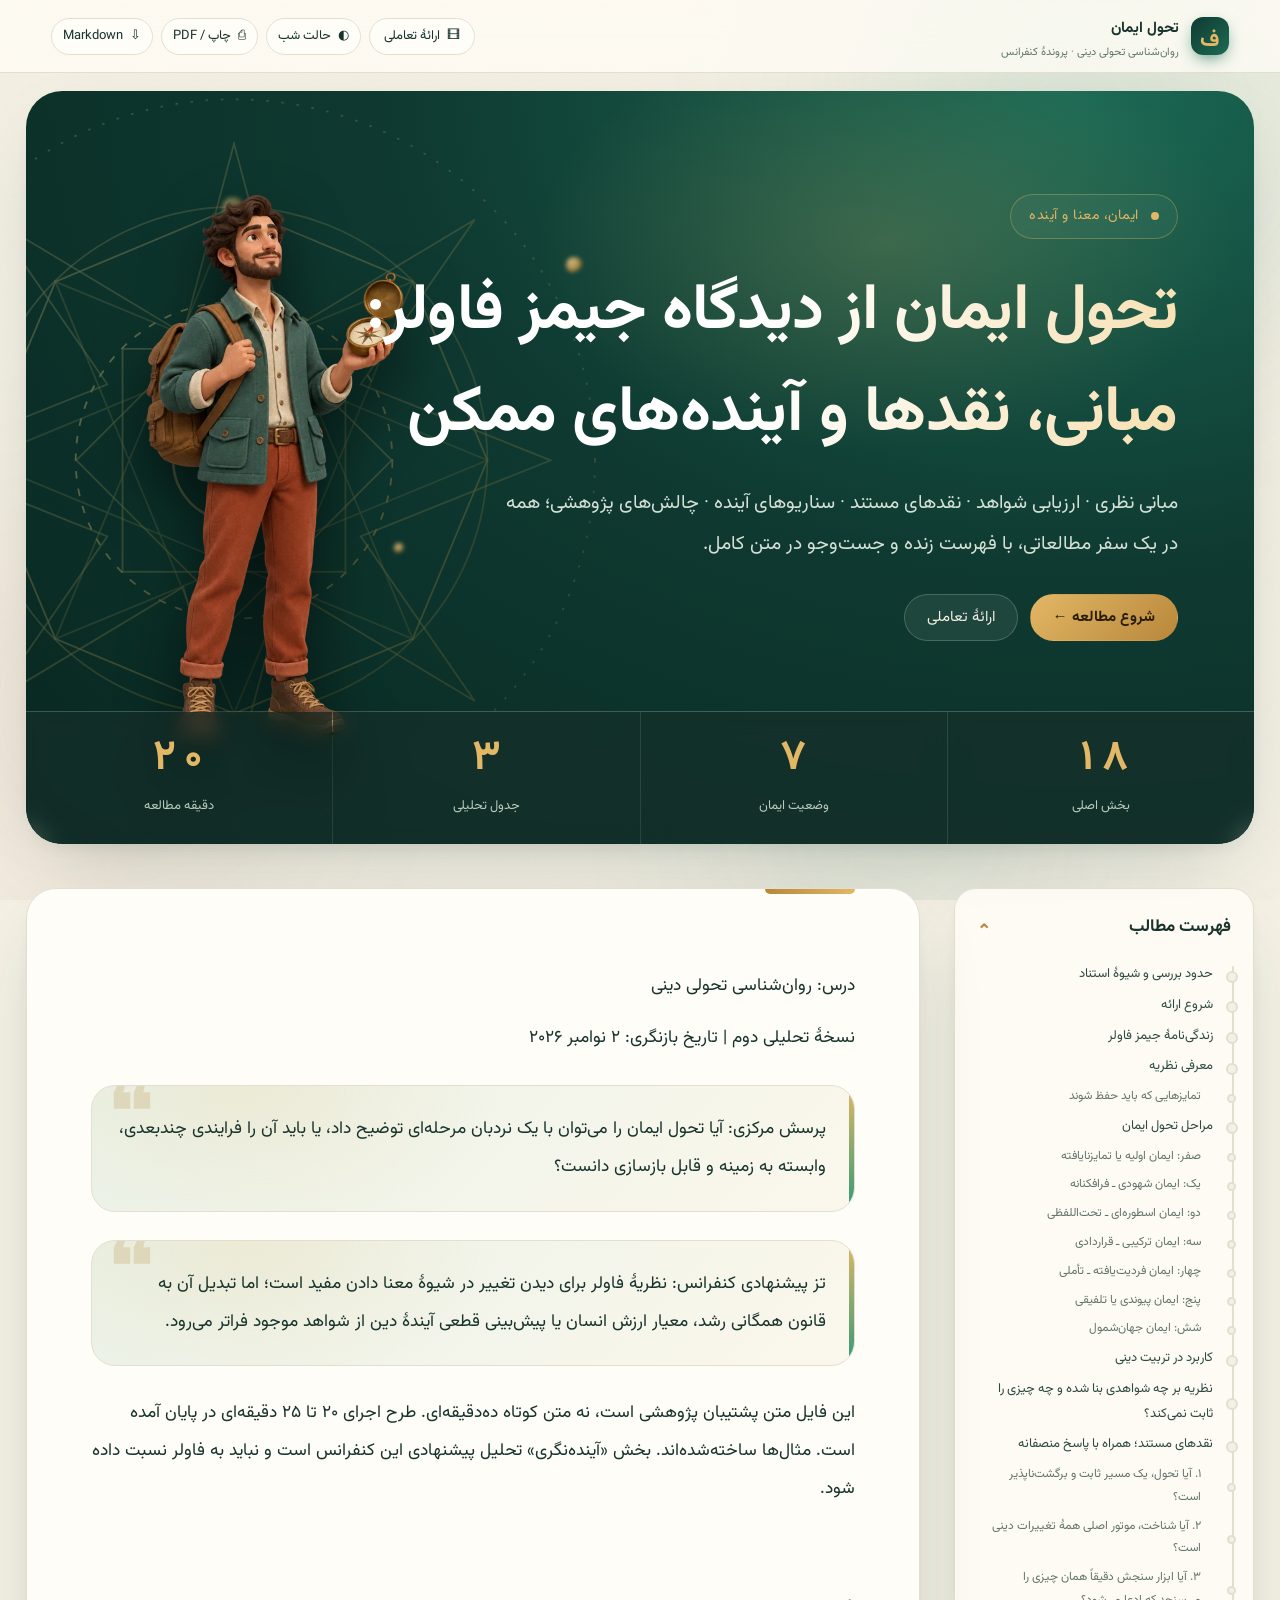
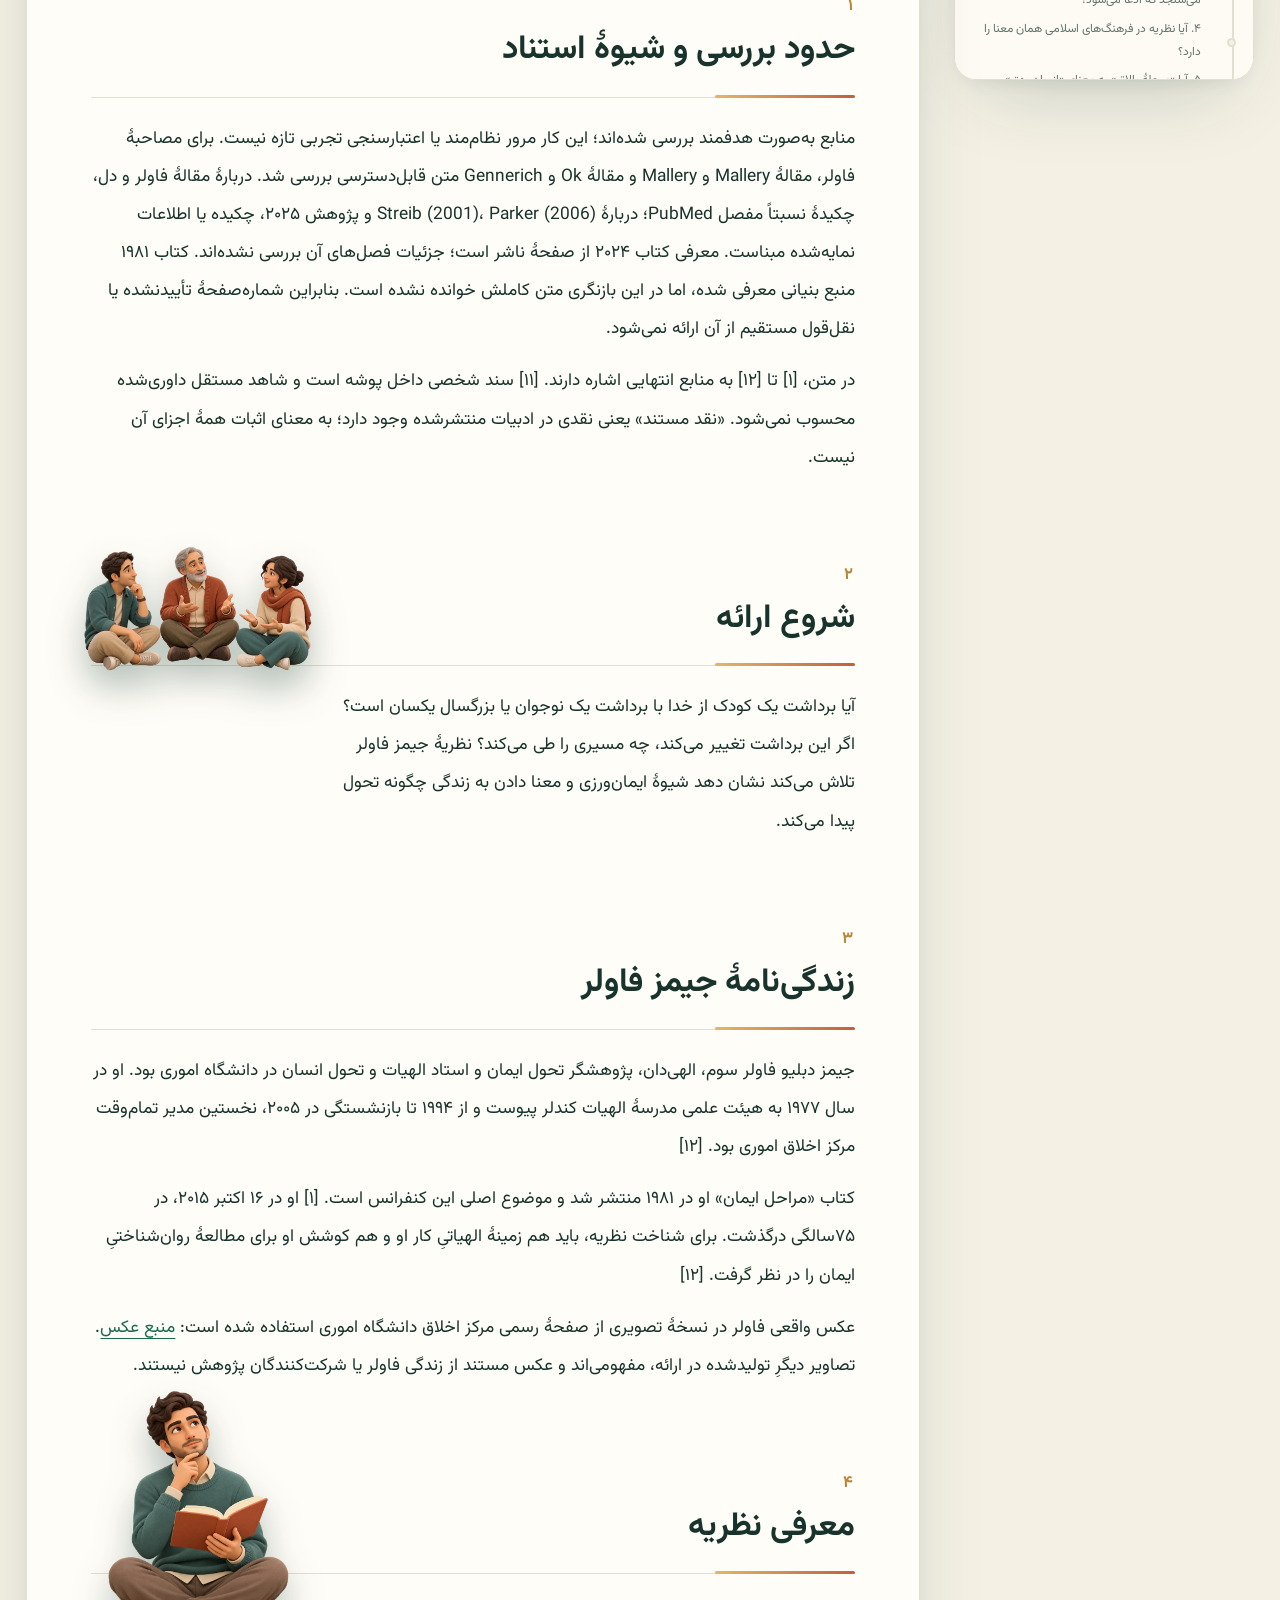
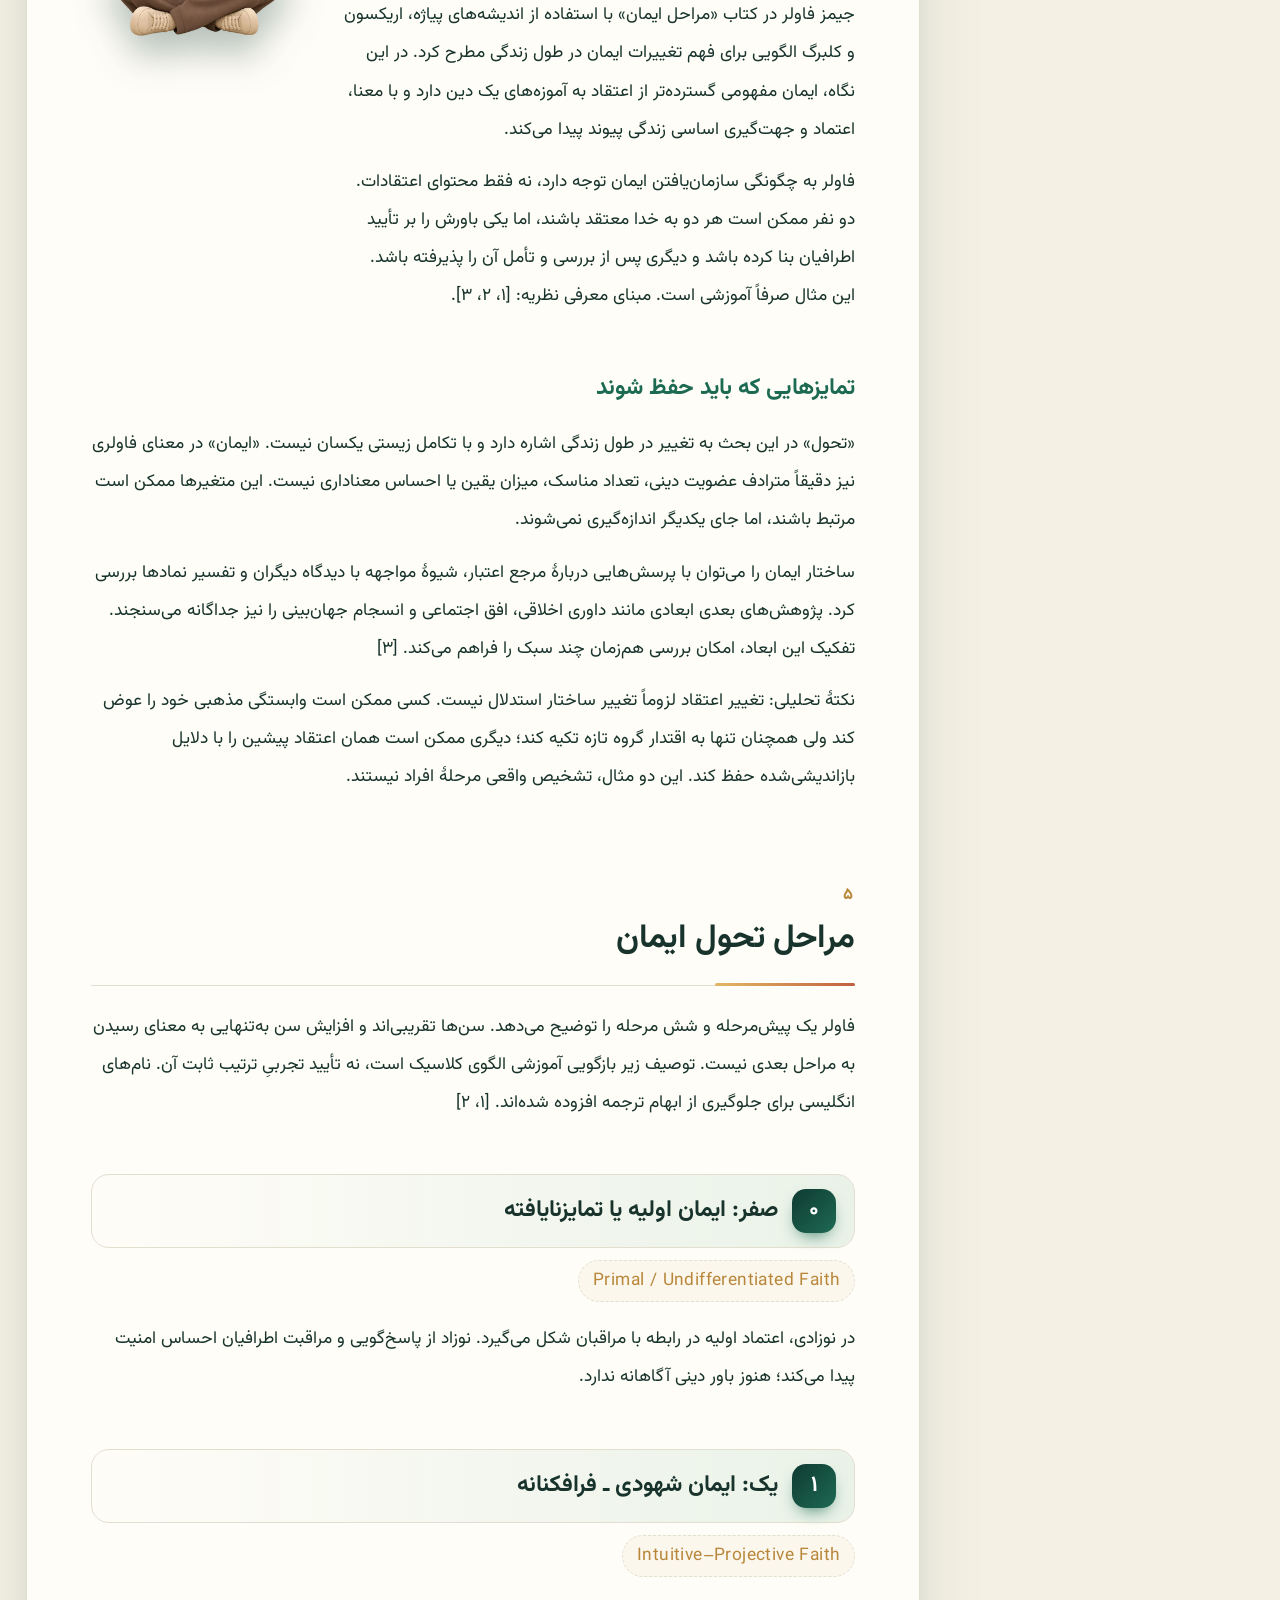
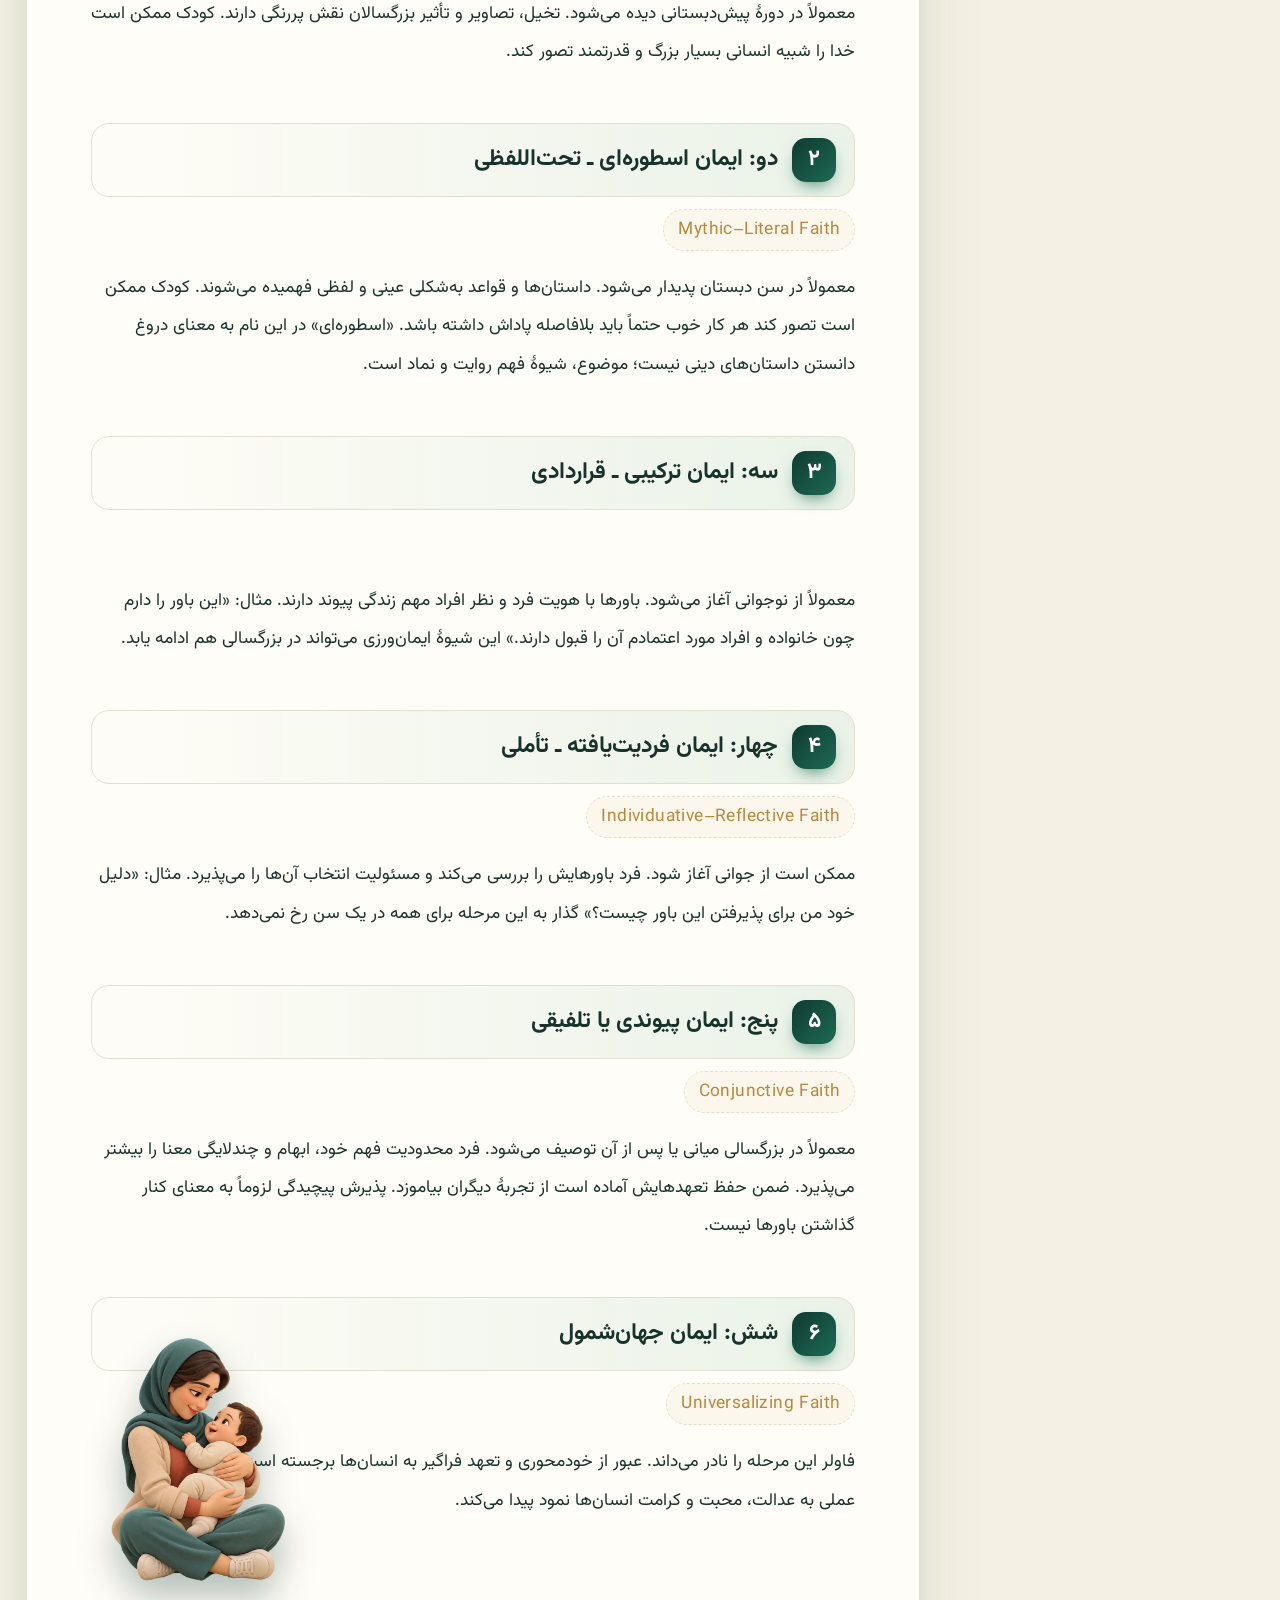
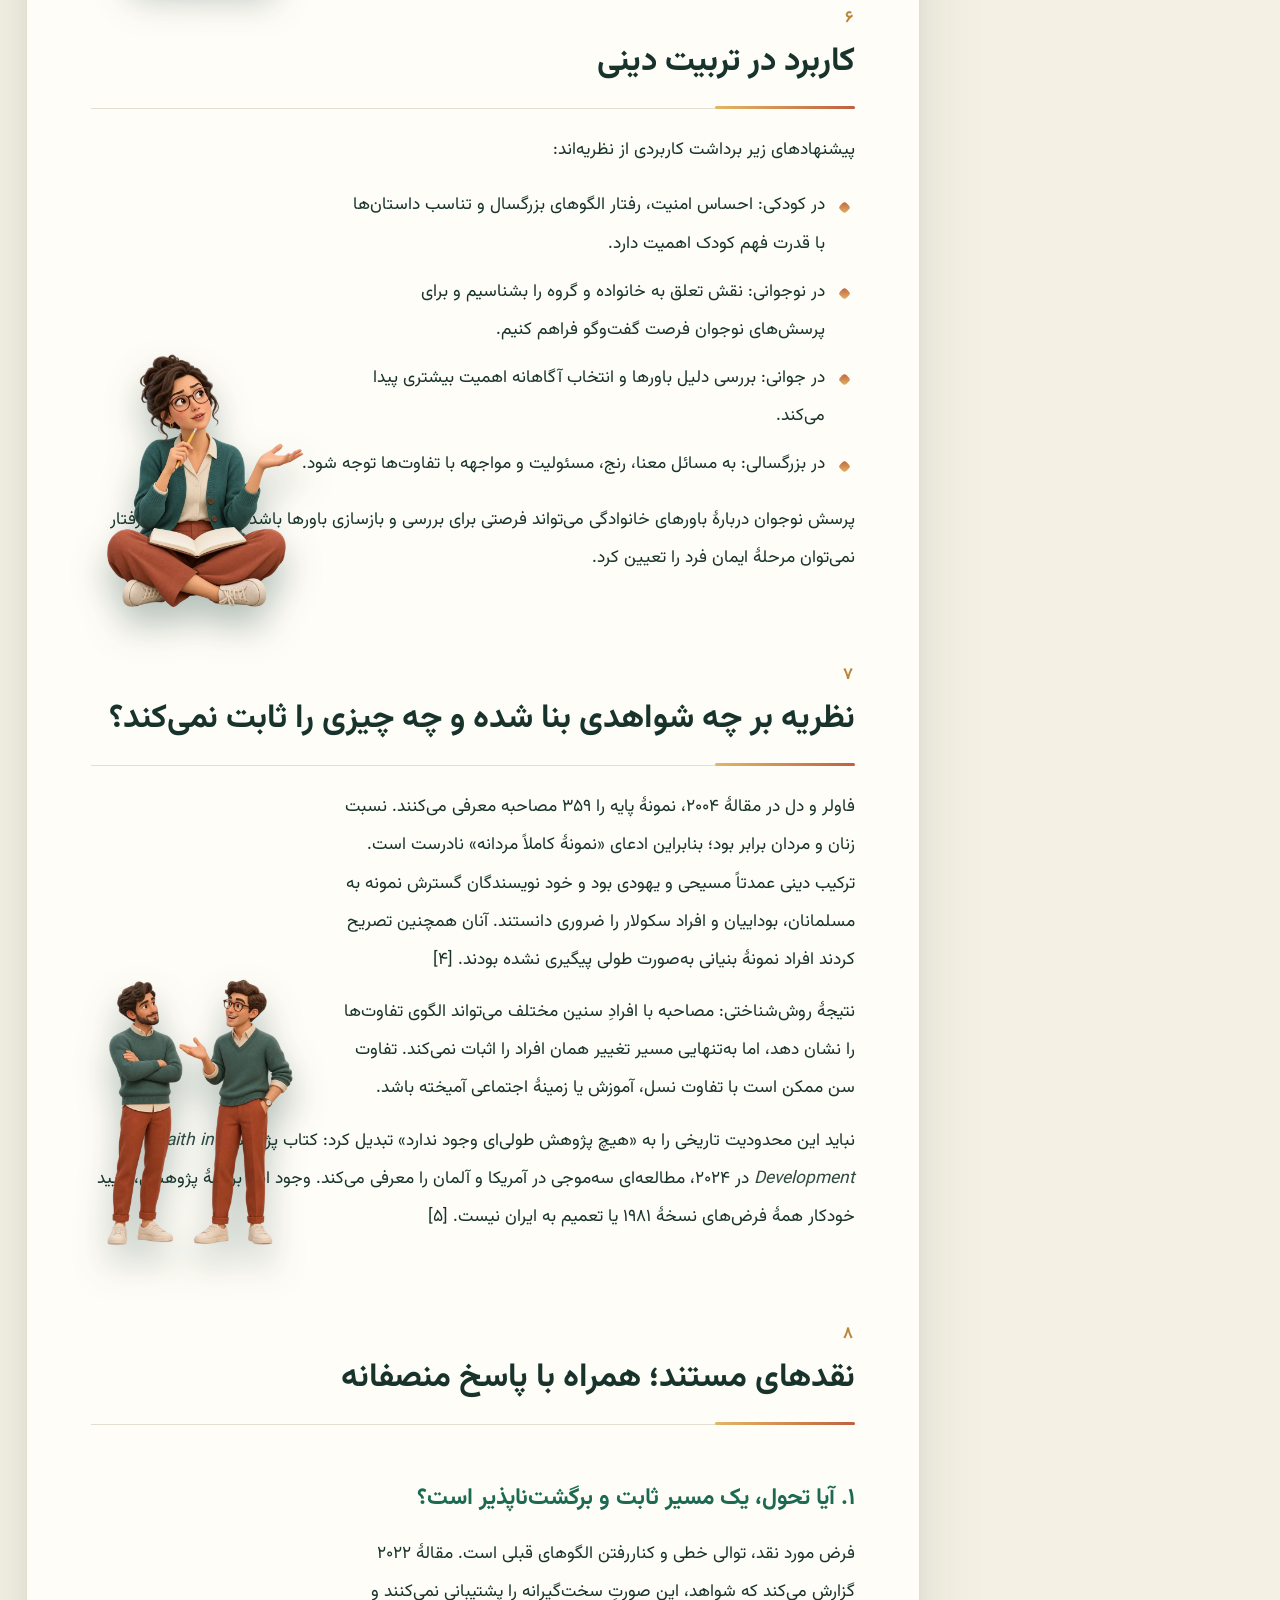
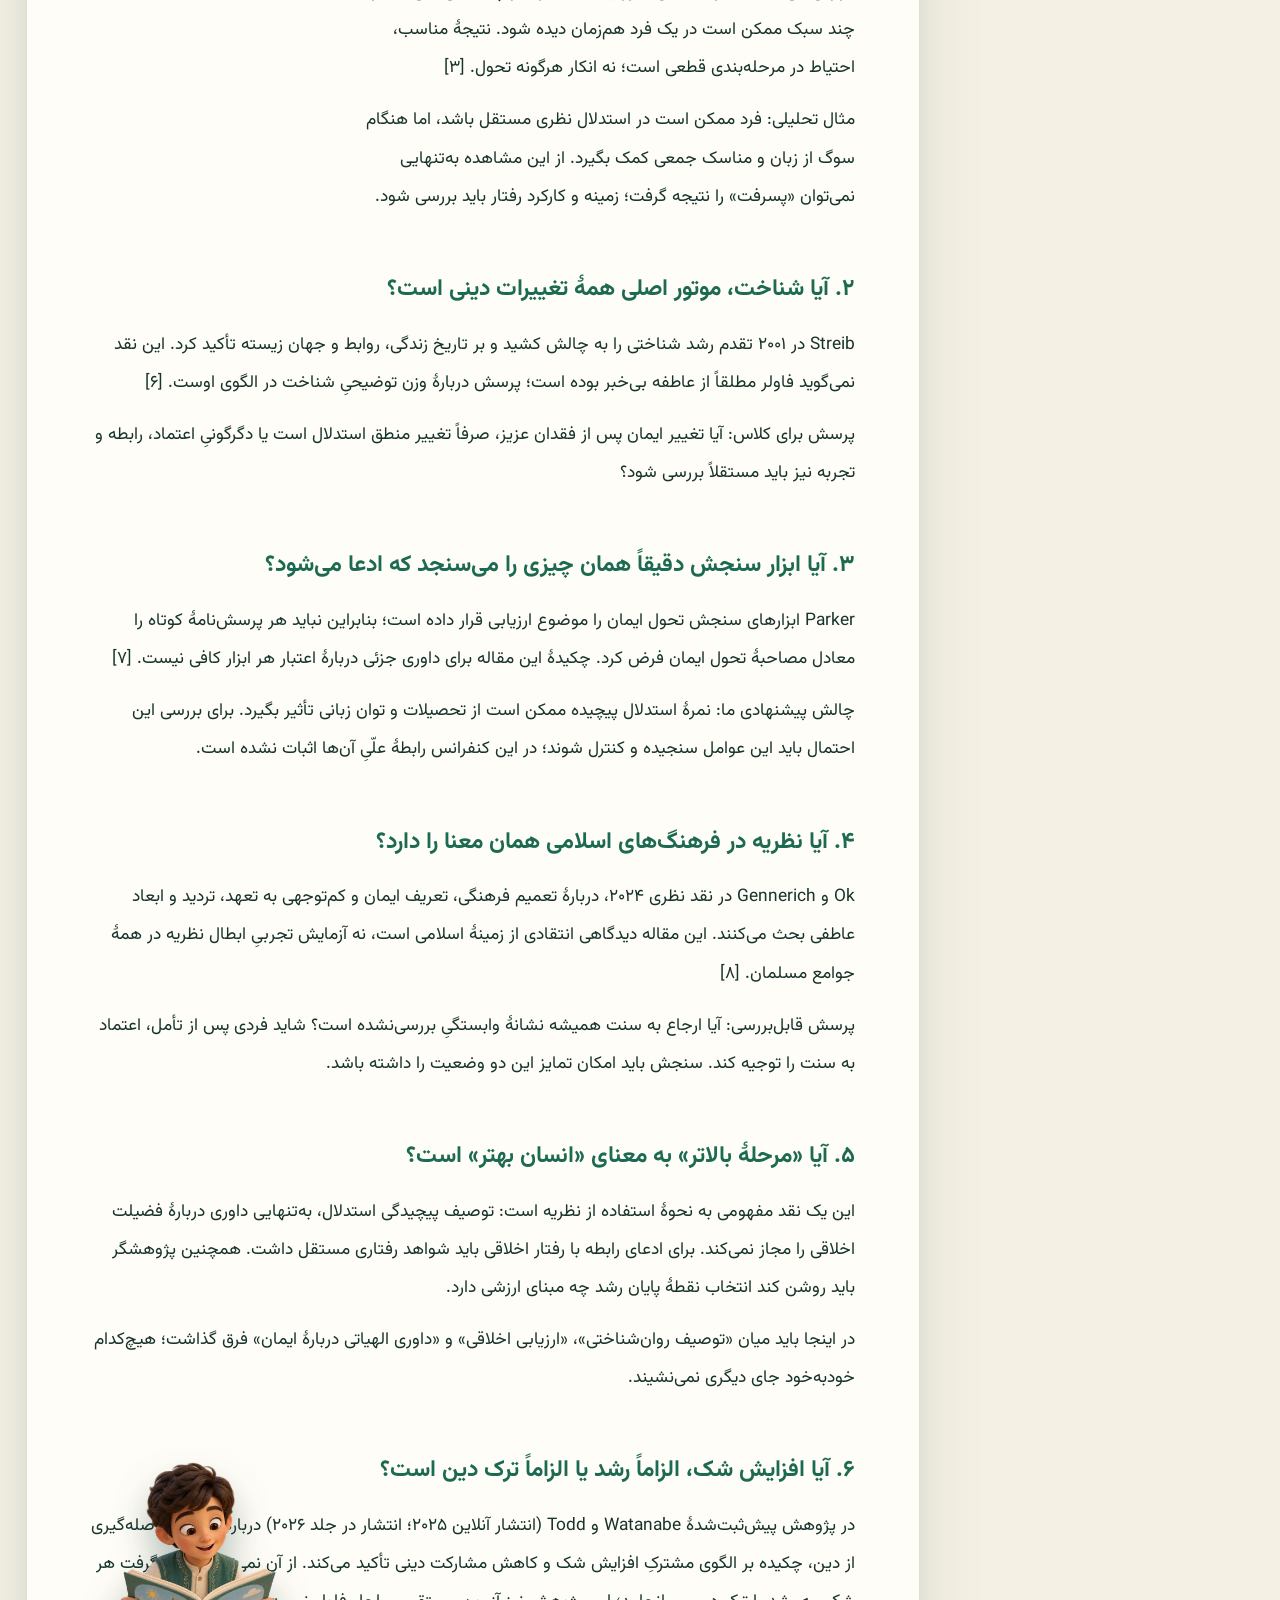
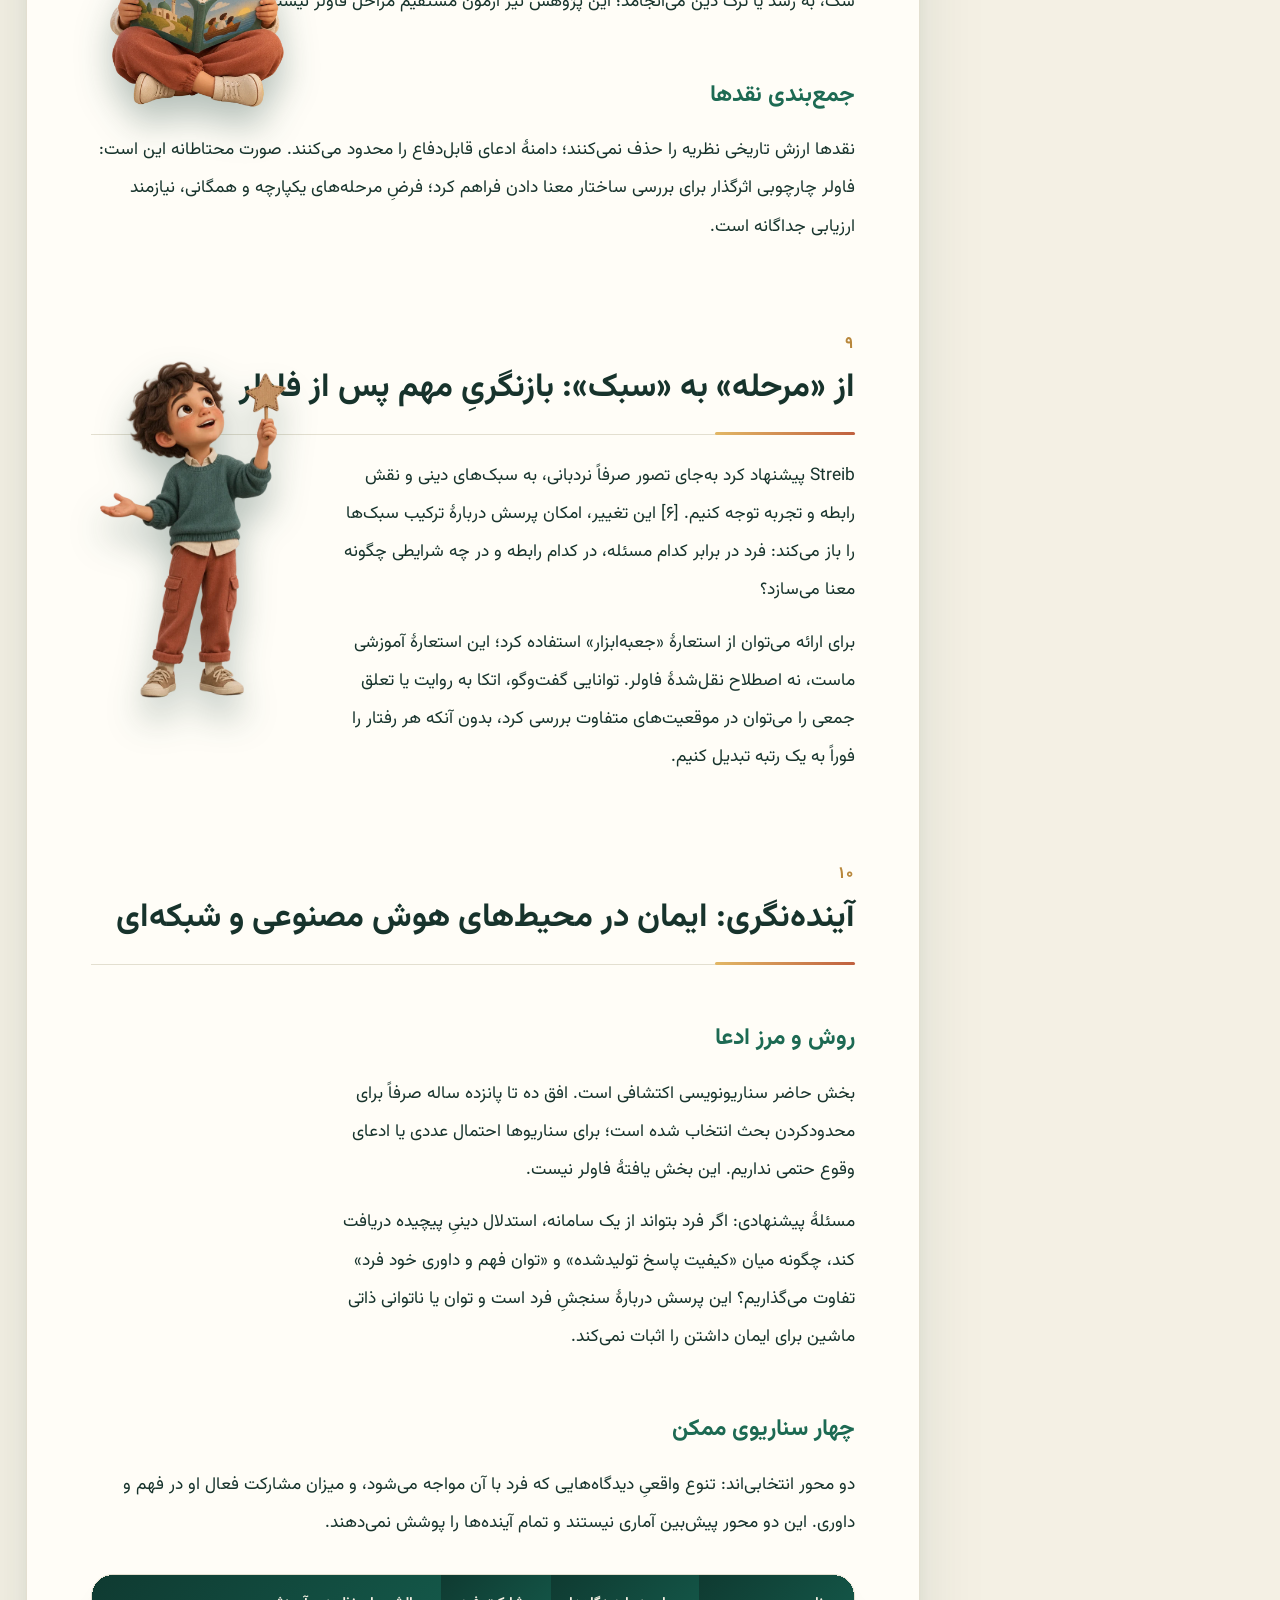
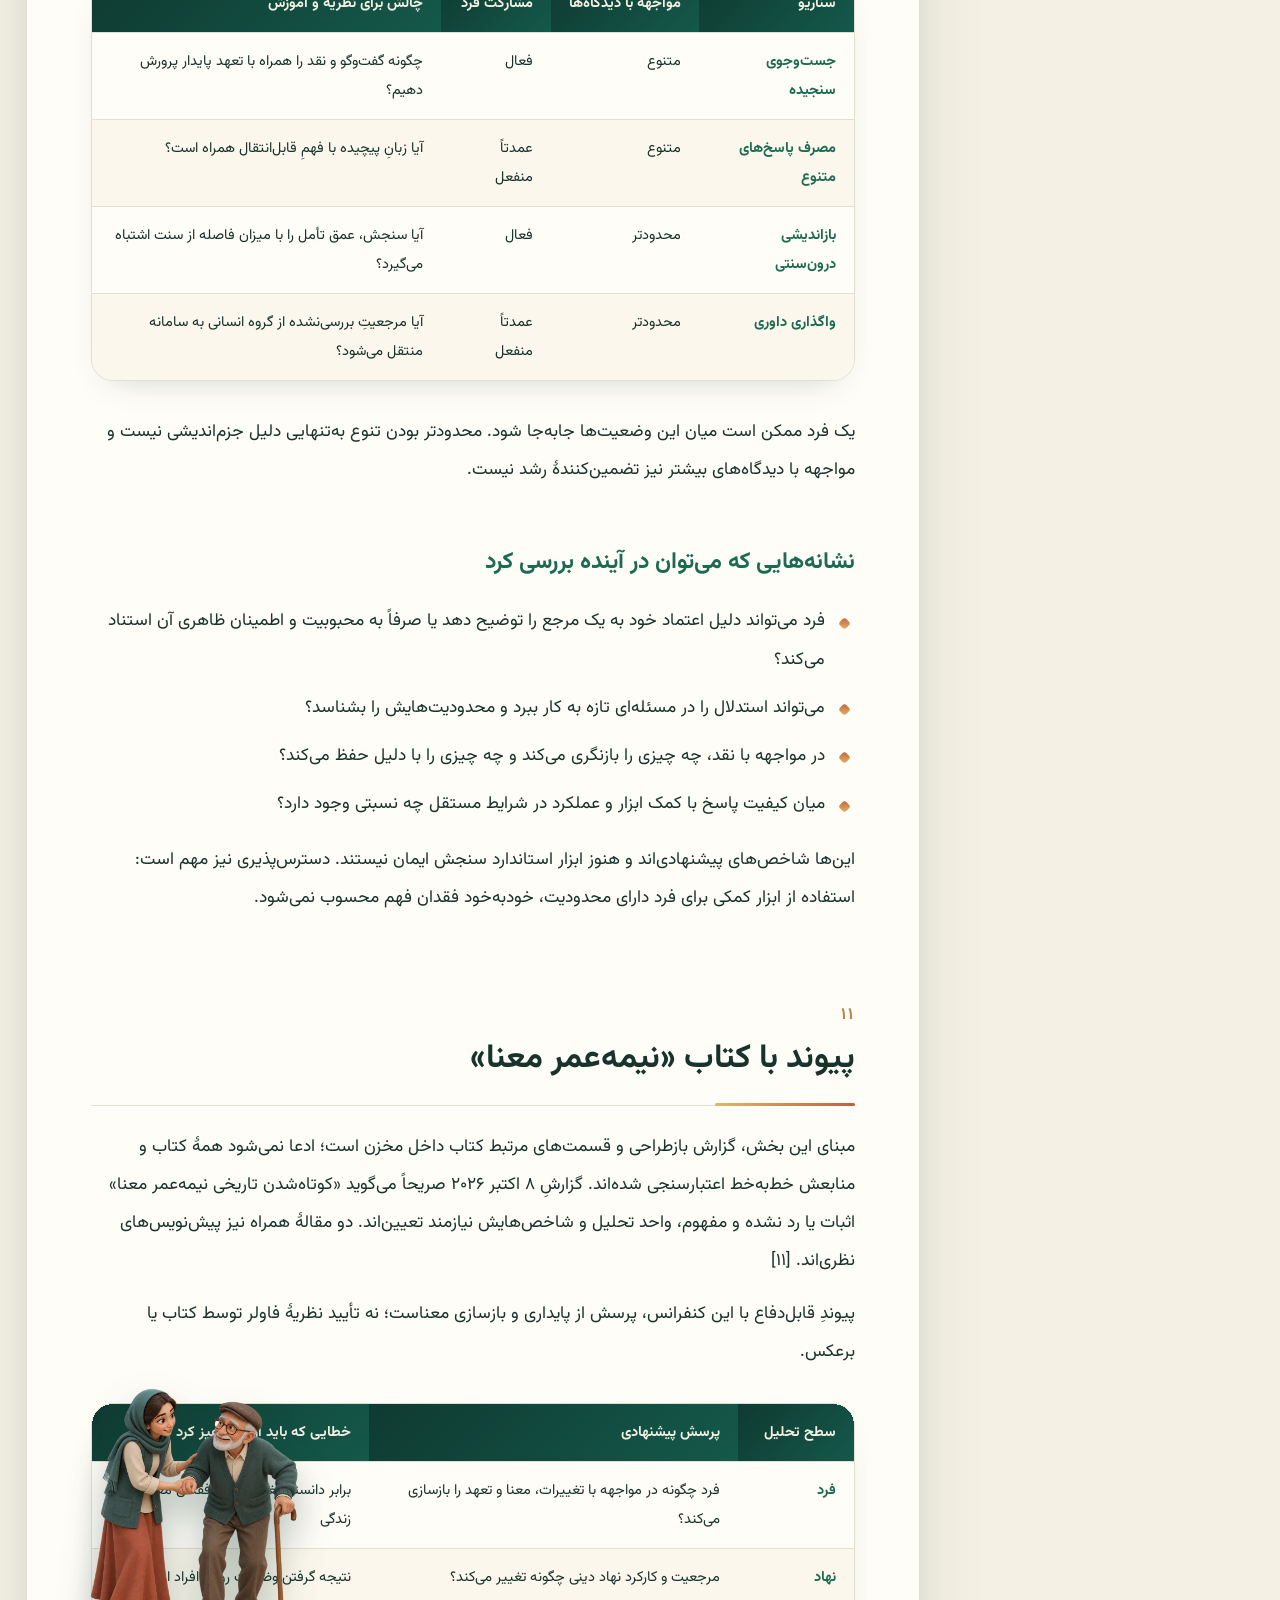
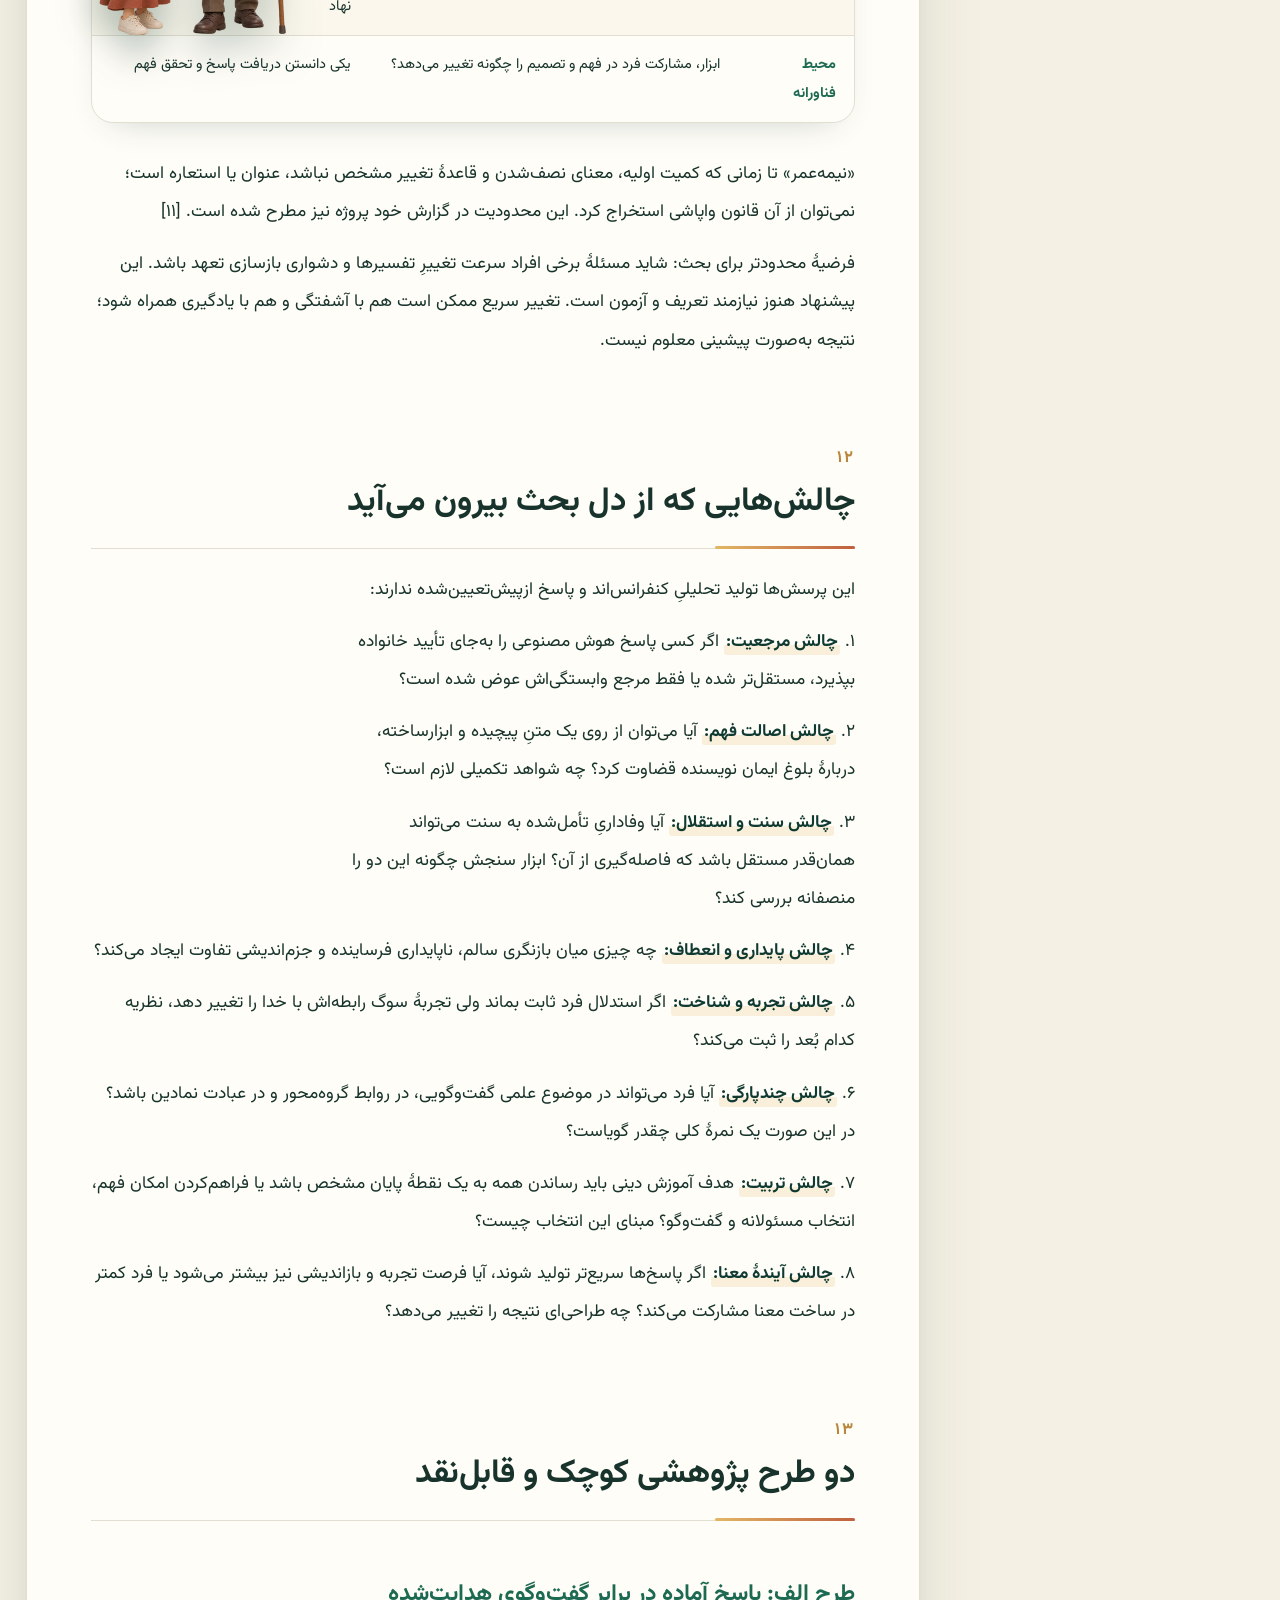
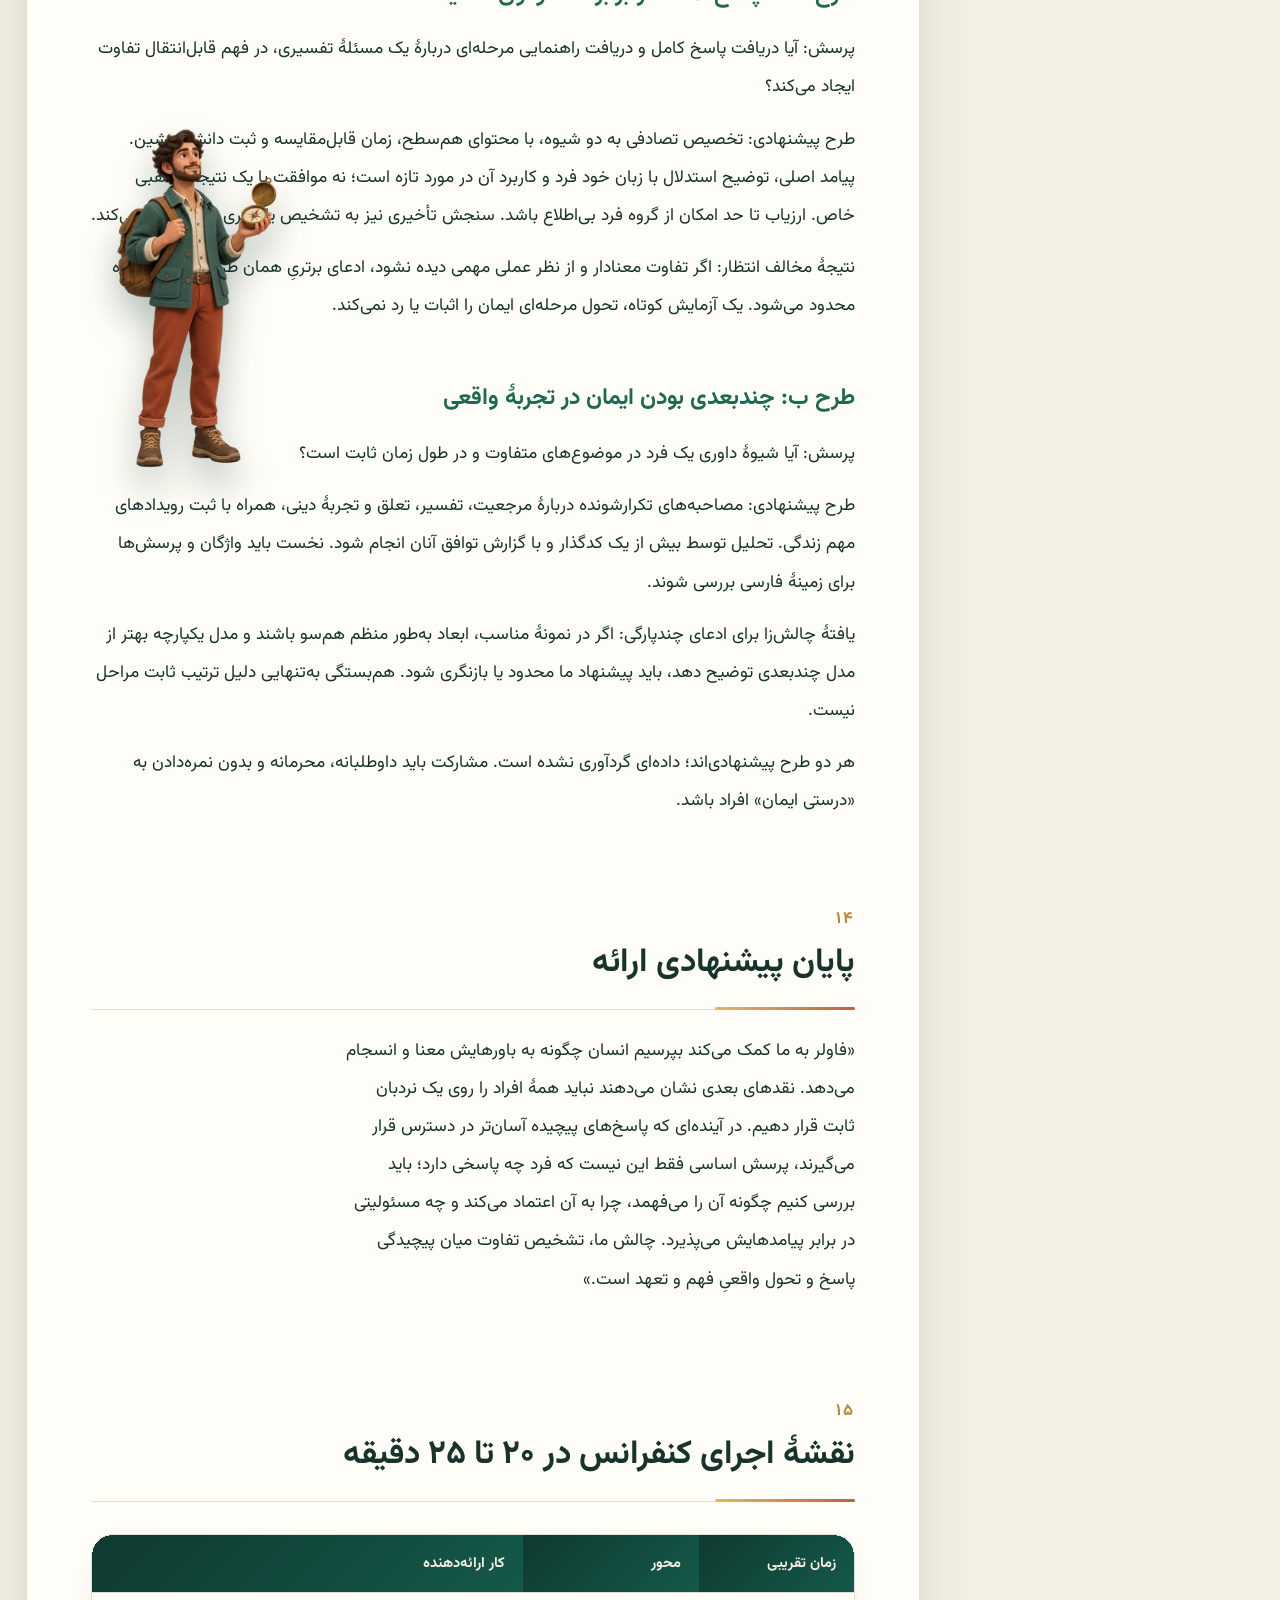
==== commit d5e5133f: "Add animated character cutouts and warmer theme to deck and paper" ====
--- a/conference.html
+++ b/conference.html
@@ -179,10 +179,28 @@
  .callout{break-inside:avoid;background:#f6f6f6!important}
  a{color:#111;text-decoration:underline}mark{background:none;color:inherit}
 }
+
+/* characters */
+.hero-char{position:absolute;z-index:0;left:clamp(10px,5vw,80px);bottom:92px;height:min(86%,560px);width:auto;filter:drop-shadow(0 30px 30px #0009);animation:heroBob 7s ease-in-out infinite;translate:calc(var(--cx2,0)*-26px) calc(var(--cy2,0)*-14px);transition:translate .3s}
+@keyframes heroBob{50%{transform:translateY(-16px) rotate(.8deg)}}
+.hero-art{left:-14%;opacity:.35}
+.char-float{float:left;width:clamp(150px,22vw,230px);margin:6px 30px 14px -8px;position:relative;shape-outside:margin-box}
+.char-float img{display:block;width:100%;height:auto;filter:drop-shadow(0 20px 18px #0f3a3150);animation:heroBob 7s ease-in-out infinite;translate:0 var(--par,0px)}
+.char-float::before{content:'';position:absolute;inset:8% -8% 4% -8%;border-radius:50%;background:radial-gradient(circle,#e2b76544,#c0603f1f 55%,transparent 72%);z-index:-1;animation:breathe 7s ease-in-out infinite}
+@keyframes breathe{50%{transform:scale(1.12);opacity:.7}}
+#content h2{clear:both}
+@media(max-width:820px){.hero-char{height:300px;bottom:150px;opacity:.9;left:-10px}.char-float{width:130px;margin-left:0}}
+@media(prefers-reduced-motion:reduce){.hero-char,.char-float img,.char-float::before{animation:none!important}}
+@media print{.hero-char,.char-float{display:none!important}}
+/* warmer palette */
+:root{--terra:#c0603f}
+.aurora i:nth-child(2){background:radial-gradient(circle,#c0603f33,transparent 65%)}
+h2::after{background:linear-gradient(270deg,var(--terra),var(--gold-2))}
+li::before{background:linear-gradient(135deg,var(--terra),var(--gold-2))}
 </style></head>
 <body id="top"><a class="skip" href="#main">رفتن به متن کنفرانس</a><div class="aurora" aria-hidden="true"><i></i><i></i><i></i></div><div class="grain" aria-hidden="true"></div><div class="progress" id="progress" aria-hidden="true"></div>
 <header class="toolbar"><a class="brand" href="#top"><span class="brand-mark" aria-hidden="true">ف</span><span>تحول ایمان<small>روان‌شناسی تحولی دینی · پروندهٔ کنفرانس</small></span></a><div class="actions"><a class="btn" href="index.html" title="ارائهٔ تعاملی">🎞 <span>ارائهٔ تعاملی</span></a><button class="btn icon" id="theme" type="button" aria-pressed="false">◐ <span>حالت شب</span></button><button class="btn icon" id="print" type="button">⎙ <span>چاپ / PDF</span></button><a class="btn icon" href="کنفرانس-تحول-ایمان-فاولر.md" download>⇩ <span>Markdown</span></a></div></header>
-<header class="hero" id="hero"><div class="hero-art" aria-hidden="true"><svg viewBox="-300 -300 600 600" aria-hidden="true"><defs><linearGradient id="gg" x1="0" y1="0" x2="1" y2="1"><stop offset="0" stop-color="#f3d28f"/><stop offset="1" stop-color="#b8873b"/></linearGradient></defs><g fill="none" stroke="url(#gg)" stroke-width="1.4"><g class="ring r3"><circle r="285" stroke-dasharray="2 10" opacity=".6"/><g id="st"><path d="M0-250 L40-100 L190-190 L100-60 L250 0 L100 60 L190 190 L40 100 L0 250 L-40 100 L-190 190 L-100 60 L-250 0 L-100 -60 L-190 -190 L-40 -100Z" opacity=".55"/></g></g><g class="ring"><circle r="200" opacity=".5"/><path d="M0-200 L141 -141 L200 0 L141 141 L0 200 L-141 141 L-200 0 L-141 -141Z" opacity=".7"/><path d="M0-200 L141 141 L-200 0 L141 -141 L0 200 L-141 -141 L200 0 L-141 141Z" opacity=".4"/></g><g class="ring r2"><circle r="125" stroke-dasharray="6 8"/><rect x="-88" y="-88" width="176" height="176" opacity=".6"/><rect x="-88" y="-88" width="176" height="176" transform="rotate(45)" opacity=".6"/></g><g class="pulse"><circle r="48" opacity=".9" stroke-width="2"/><circle r="22" fill="url(#gg)" stroke="none" opacity=".85"/></g></g></svg></div><i class="orb a"></i><i class="orb b"></i><i class="orb c"></i>
+<header class="hero" id="hero"><div class="hero-art" aria-hidden="true"><svg viewBox="-300 -300 600 600" aria-hidden="true"><defs><linearGradient id="gg" x1="0" y1="0" x2="1" y2="1"><stop offset="0" stop-color="#f3d28f"/><stop offset="1" stop-color="#b8873b"/></linearGradient></defs><g fill="none" stroke="url(#gg)" stroke-width="1.4"><g class="ring r3"><circle r="285" stroke-dasharray="2 10" opacity=".6"/><g id="st"><path d="M0-250 L40-100 L190-190 L100-60 L250 0 L100 60 L190 190 L40 100 L0 250 L-40 100 L-190 190 L-100 60 L-250 0 L-100 -60 L-190 -190 L-40 -100Z" opacity=".55"/></g></g><g class="ring"><circle r="200" opacity=".5"/><path d="M0-200 L141 -141 L200 0 L141 141 L0 200 L-141 141 L-200 0 L-141 -141Z" opacity=".7"/><path d="M0-200 L141 141 L-200 0 L141 -141 L0 200 L-141 -141 L200 0 L-141 141Z" opacity=".4"/></g><g class="ring r2"><circle r="125" stroke-dasharray="6 8"/><rect x="-88" y="-88" width="176" height="176" opacity=".6"/><rect x="-88" y="-88" width="176" height="176" transform="rotate(45)" opacity=".6"/></g><g class="pulse"><circle r="48" opacity=".9" stroke-width="2"/><circle r="22" fill="url(#gg)" stroke="none" opacity=".85"/></g></g></svg></div><img class="hero-char" src="assets/chars/c1.webp" alt="" aria-hidden="true" onerror="this.remove()"><i class="orb a"></i><i class="orb b"></i><i class="orb c"></i>
 <div class="hero-inner"><p class="eyebrow">ایمان، معنا و آینده</p><h1>تحول ایمان از دیدگاه جیمز فاولر: مبانی، نقدها و آینده‌های ممکن</h1><p class="lede">مبانی نظری · ارزیابی شواهد · نقدهای مستند · سناریوهای آینده · چالش‌های پژوهشی؛ همه در یک سفر مطالعاتی، با فهرست زنده و جست‌وجو در متن کامل.</p><div class="hero-cta"><a class="btn gold" href="#section-1">شروع مطالعه ←</a><a class="btn" href="index.html">ارائهٔ تعاملی</a></div></div>
 <div class="stats"><div class="stat"><b data-count="sections">۰</b><span>بخش اصلی</span></div><div class="stat"><b data-count="stages">۰</b><span>وضعیت ایمان</span></div><div class="stat"><b data-count="tables">۰</b><span>جدول تحلیلی</span></div><div class="stat"><b data-count="minutes">۰</b><span>دقیقه مطالعه</span></div></div></header>
 <div class="layout"><aside class="sidebar" aria-label="ابزار مطالعه"><details open id="outline"><summary>فهرست مطالب</summary><nav aria-label="فهرست بخش‌های کنفرانس"><a class="toc-level-2" href="#section-1">حدود بررسی و شیوهٔ استناد</a><a class="toc-level-2" href="#section-2">شروع ارائه</a><a class="toc-level-2" href="#section-3">زندگی‌نامهٔ جیمز فاولر</a><a class="toc-level-2" href="#section-4">معرفی نظریه</a><a class="toc-level-3" href="#section-5">تمایزهایی که باید حفظ شوند</a><a class="toc-level-2" href="#section-6">مراحل تحول ایمان</a><a class="toc-level-3" href="#section-7">صفر: ایمان اولیه یا تمایزنایافته</a><a class="toc-level-3" href="#section-8">یک: ایمان شهودی ـ فرافکنانه</a><a class="toc-level-3" href="#section-9">دو: ایمان اسطوره‌ای ـ تحت‌اللفظی</a><a class="toc-level-3" href="#section-10">سه: ایمان ترکیبی ـ قراردادی</a><a class="toc-level-3" href="#section-11">چهار: ایمان فردیت‌یافته ـ تأملی</a><a class="toc-level-3" href="#section-12">پنج: ایمان پیوندی یا تلفیقی</a><a class="toc-level-3" href="#section-13">شش: ایمان جهان‌شمول</a><a class="toc-level-2" href="#section-14">کاربرد در تربیت دینی</a><a class="toc-level-2" href="#section-15">نظریه بر چه شواهدی بنا شده و چه چیزی را ثابت نمی‌کند؟</a><a class="toc-level-2" href="#section-16">نقدهای مستند؛ همراه با پاسخ منصفانه</a><a class="toc-level-3" href="#section-17">۱. آیا تحول، یک مسیر ثابت و برگشت‌ناپذیر است؟</a><a class="toc-level-3" href="#section-18">۲. آیا شناخت، موتور اصلی همهٔ تغییرات دینی است؟</a><a class="toc-level-3" href="#section-19">۳. آیا ابزار سنجش دقیقاً همان چیزی را می‌سنجد که ادعا می‌شود؟</a><a class="toc-level-3" href="#section-20">۴. آیا نظریه در فرهنگ‌های اسلامی همان معنا را دارد؟</a><a class="toc-level-3" href="#section-21">۵. آیا «مرحلهٔ بالاتر» به معنای «انسان بهتر» است؟</a><a class="toc-level-3" href="#section-22">۶. آیا افزایش شک، الزاماً رشد یا الزاماً ترک دین است؟</a><a class="toc-level-3" href="#section-23">جمع‌بندی نقدها</a><a class="toc-level-2" href="#section-24">از «مرحله» به «سبک»: بازنگریِ مهم پس از فاولر</a><a class="toc-level-2" href="#section-25">آینده‌نگری: ایمان در محیط‌های هوش مصنوعی و شبکه‌ای</a><a class="toc-level-3" href="#section-26">روش و مرز ادعا</a><a class="toc-level-3" href="#section-27">چهار سناریوی ممکن</a><a class="toc-level-3" href="#section-28">نشانه‌هایی که می‌توان در آینده بررسی کرد</a><a class="toc-level-2" href="#section-29">پیوند با کتاب «نیمه‌عمر معنا»</a><a class="toc-level-2" href="#section-30">چالش‌هایی که از دل بحث بیرون می‌آید</a><a class="toc-level-2" href="#section-31">دو طرح پژوهشی کوچک و قابل‌نقد</a><a class="toc-level-3" href="#section-32">طرح الف: پاسخ آماده در برابر گفت‌وگوی هدایت‌شده</a><a class="toc-level-3" href="#section-33">طرح ب: چندبعدی بودن ایمان در تجربهٔ واقعی</a><a class="toc-level-2" href="#section-34">پایان پیشنهادی ارائه</a><a class="toc-level-2" href="#section-35">نقشهٔ اجرای کنفرانس در ۲۰ تا ۲۵ دقیقه</a><a class="toc-level-2" href="#section-36">پاسخ کوتاه به پرسش‌های احتمالی استاد</a><a class="toc-level-2" href="#section-37">منابع و میزان استفاده</a><a class="toc-level-2" href="#section-38">اصلاح‌های مهم نسبت به نسخهٔ اول</a></nav></details><div class="search-box"><label for="search">جست‌وجو در متن کامل <kbd>/</kbd></label><input id="search" class="search" type="search" placeholder="مثلاً: مرجعیت یا آینده" autocomplete="off"><div id="search-status" role="status" aria-live="polite"></div></div><div class="fontctl"><button class="btn icon" id="fs-down" type="button" aria-label="کوچک‌کردن متن">A−</button><button class="btn icon" id="fs-up" type="button" aria-label="بزرگ‌کردن متن">A+</button></div><noscript><p class="no-js">برای جست‌وجو از Ctrl+F و برای چاپ از Ctrl+P استفاده کنید.</p></noscript></aside>
@@ -270,4 +288,15 @@
 addEventListener('keydown',e=>{if(e.key==='/'&&!e.target.closest('input')&&!e.ctrlKey&&!e.metaKey){e.preventDefault();$('#outline').open=true;input.focus()}});
 if(matchMedia('(max-width:820px)').matches)$('#outline').open=false;
 fab.addEventListener('click',e=>{e.preventDefault();scrollTo({top:0,behavior:reduce?'auto':'smooth'})});
+
+/* character interludes */
+const CH={'شروع ارائه':'c7','معرفی نظریه':'c4','کاربرد در تربیت':'c8','شواهدی':'c10','نقدهای مستند':'c3','از «مرحله»':'c2','آینده‌نگری':'c5','چالش‌هایی':'c6','پایان پیشنهادی':'c1'};
+$$('h2',content).forEach(h=>{
+ const key=Object.keys(CH).find(k=>h.textContent.includes(k));if(!key)return;
+ const f=document.createElement('figure');f.className='char-float rv';f.setAttribute('aria-hidden','true');
+ const im=new Image();im.src='assets/chars/'+CH[key]+'.webp';im.alt='';im.loading='lazy';im.onerror=()=>f.remove();
+ f.append(im);h.after(f);io.observe(f);
+});
+addEventListener('scroll',()=>{$$('.char-float img').forEach(im=>{const r=im.getBoundingClientRect();im.style.setProperty('--par',((r.top+r.height/2-innerHeight/2)*-.06).toFixed(1)+'px')})},{passive:true});
+hero.addEventListener('pointermove',e=>{const r=hero.getBoundingClientRect();hero.style.setProperty('--cx2',((e.clientX-r.left)/r.width-.5).toFixed(2));hero.style.setProperty('--cy2',((e.clientY-r.top)/r.height-.5).toFixed(2))});
 </script></body></html>
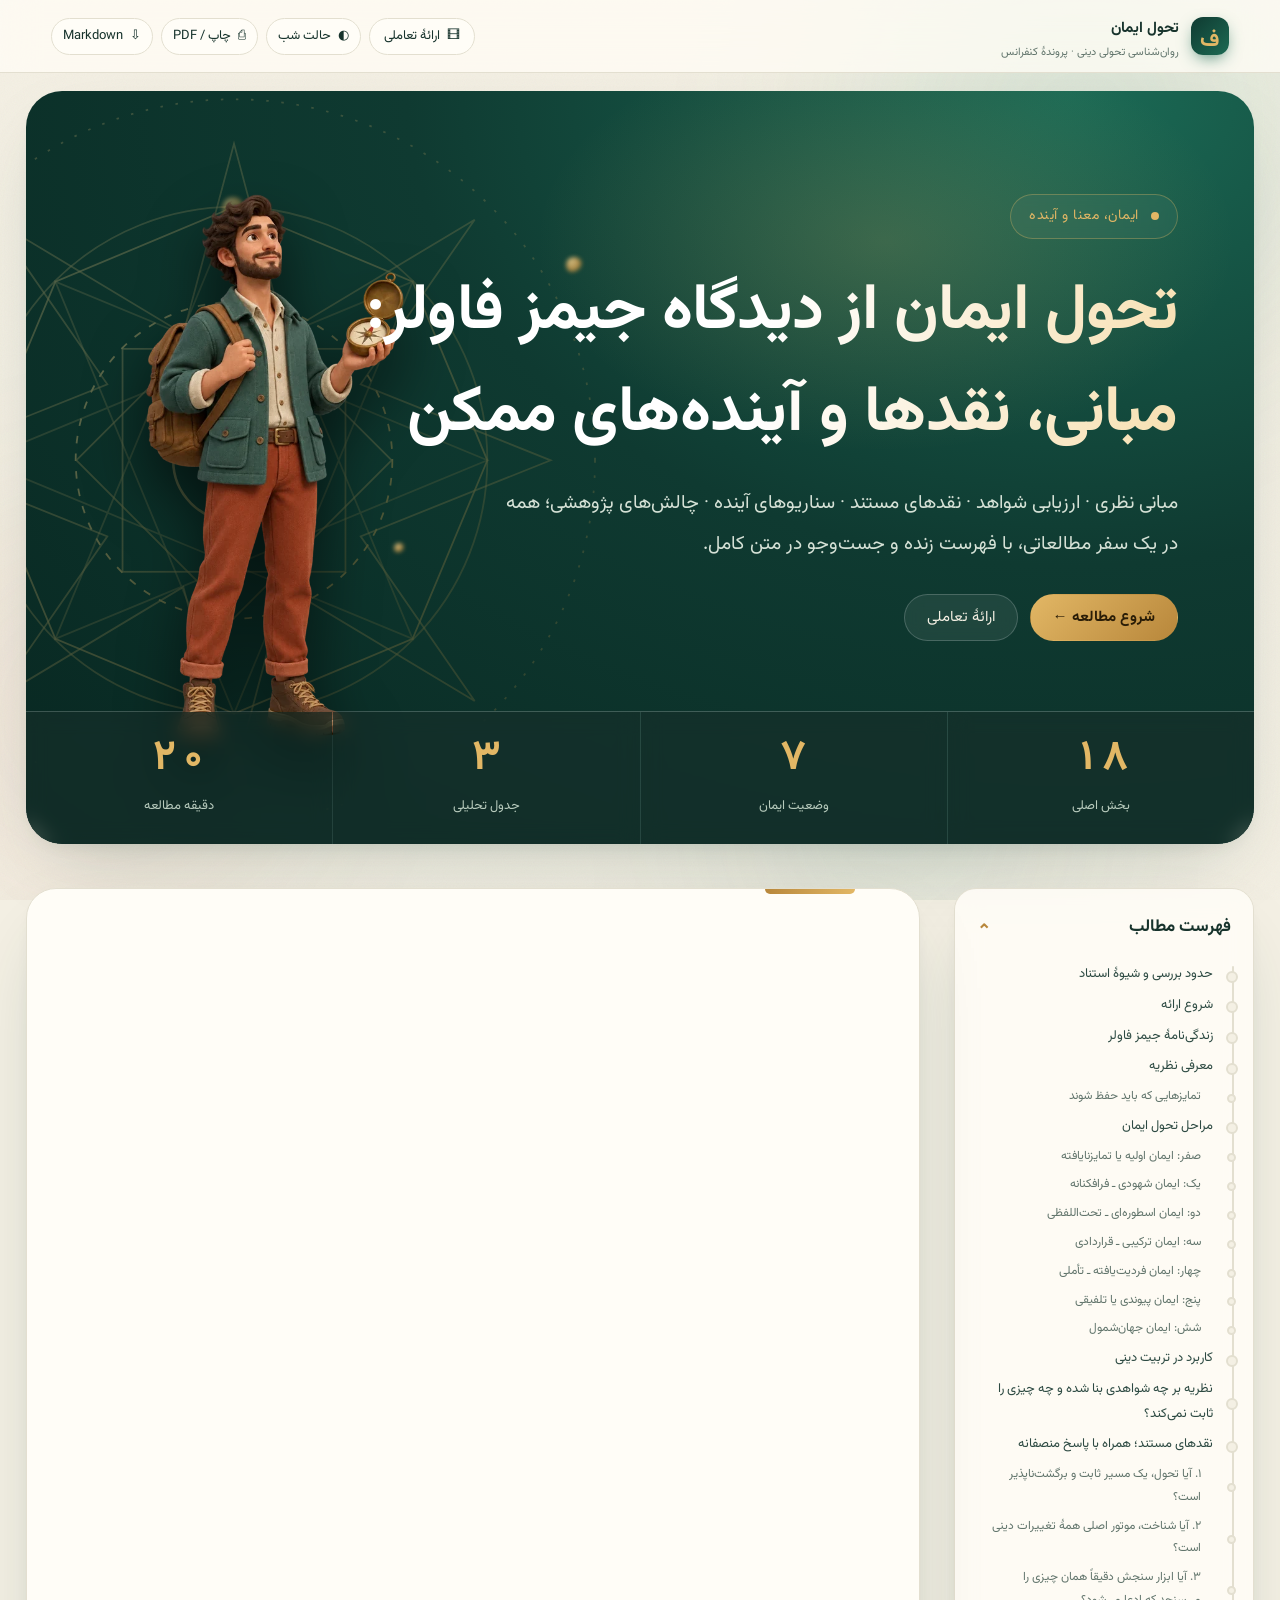
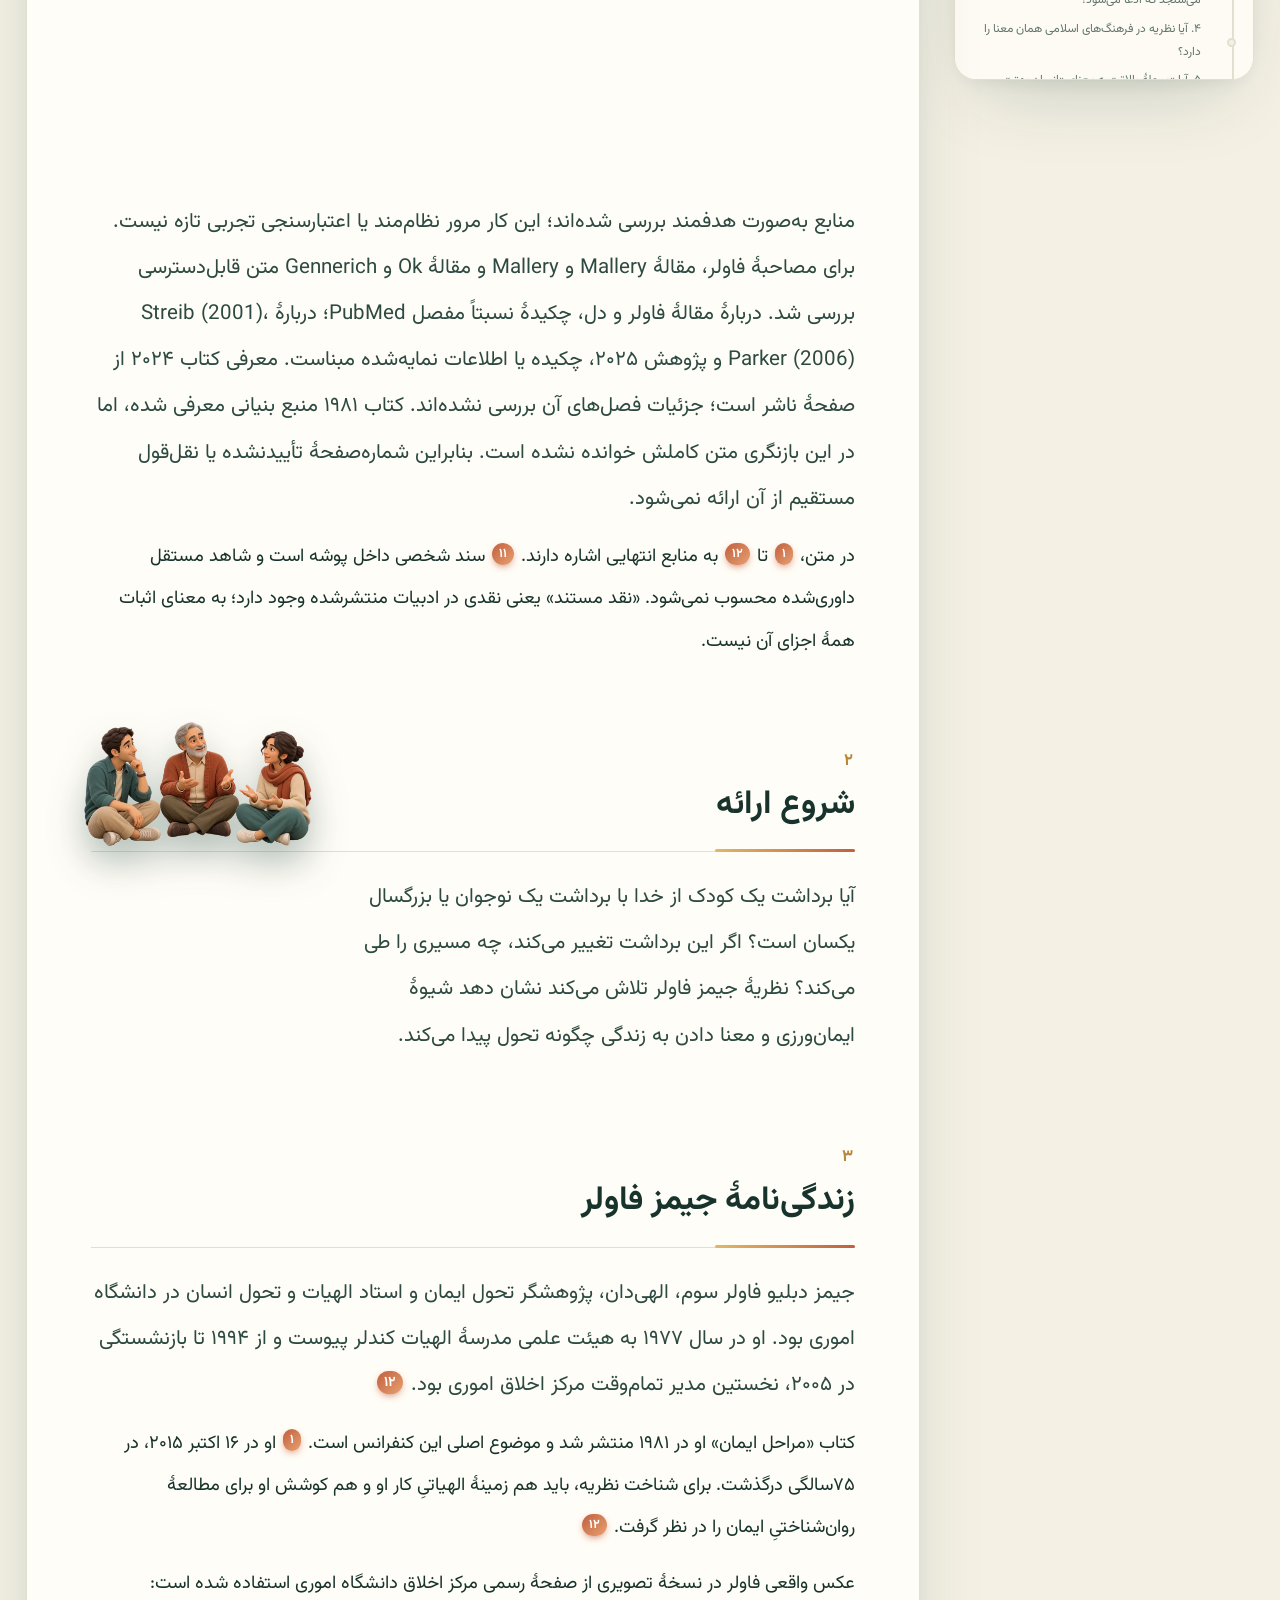
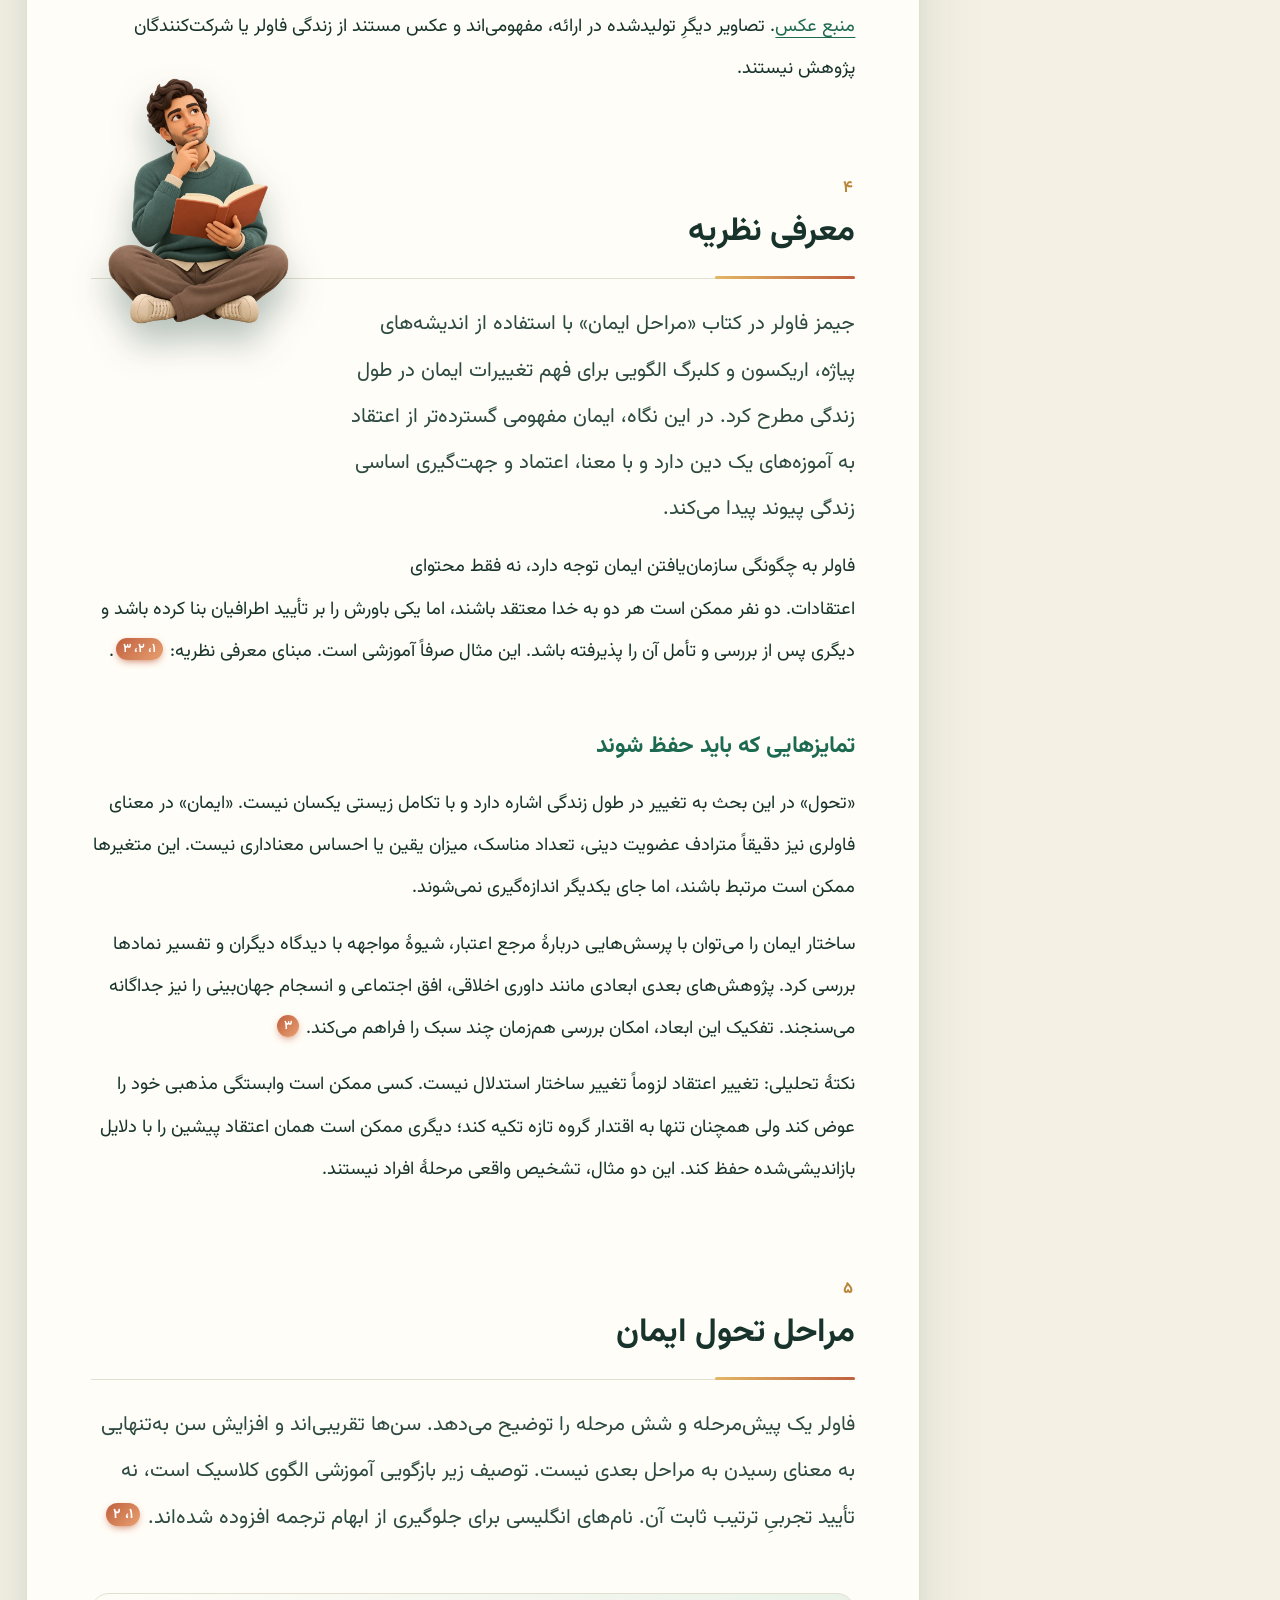
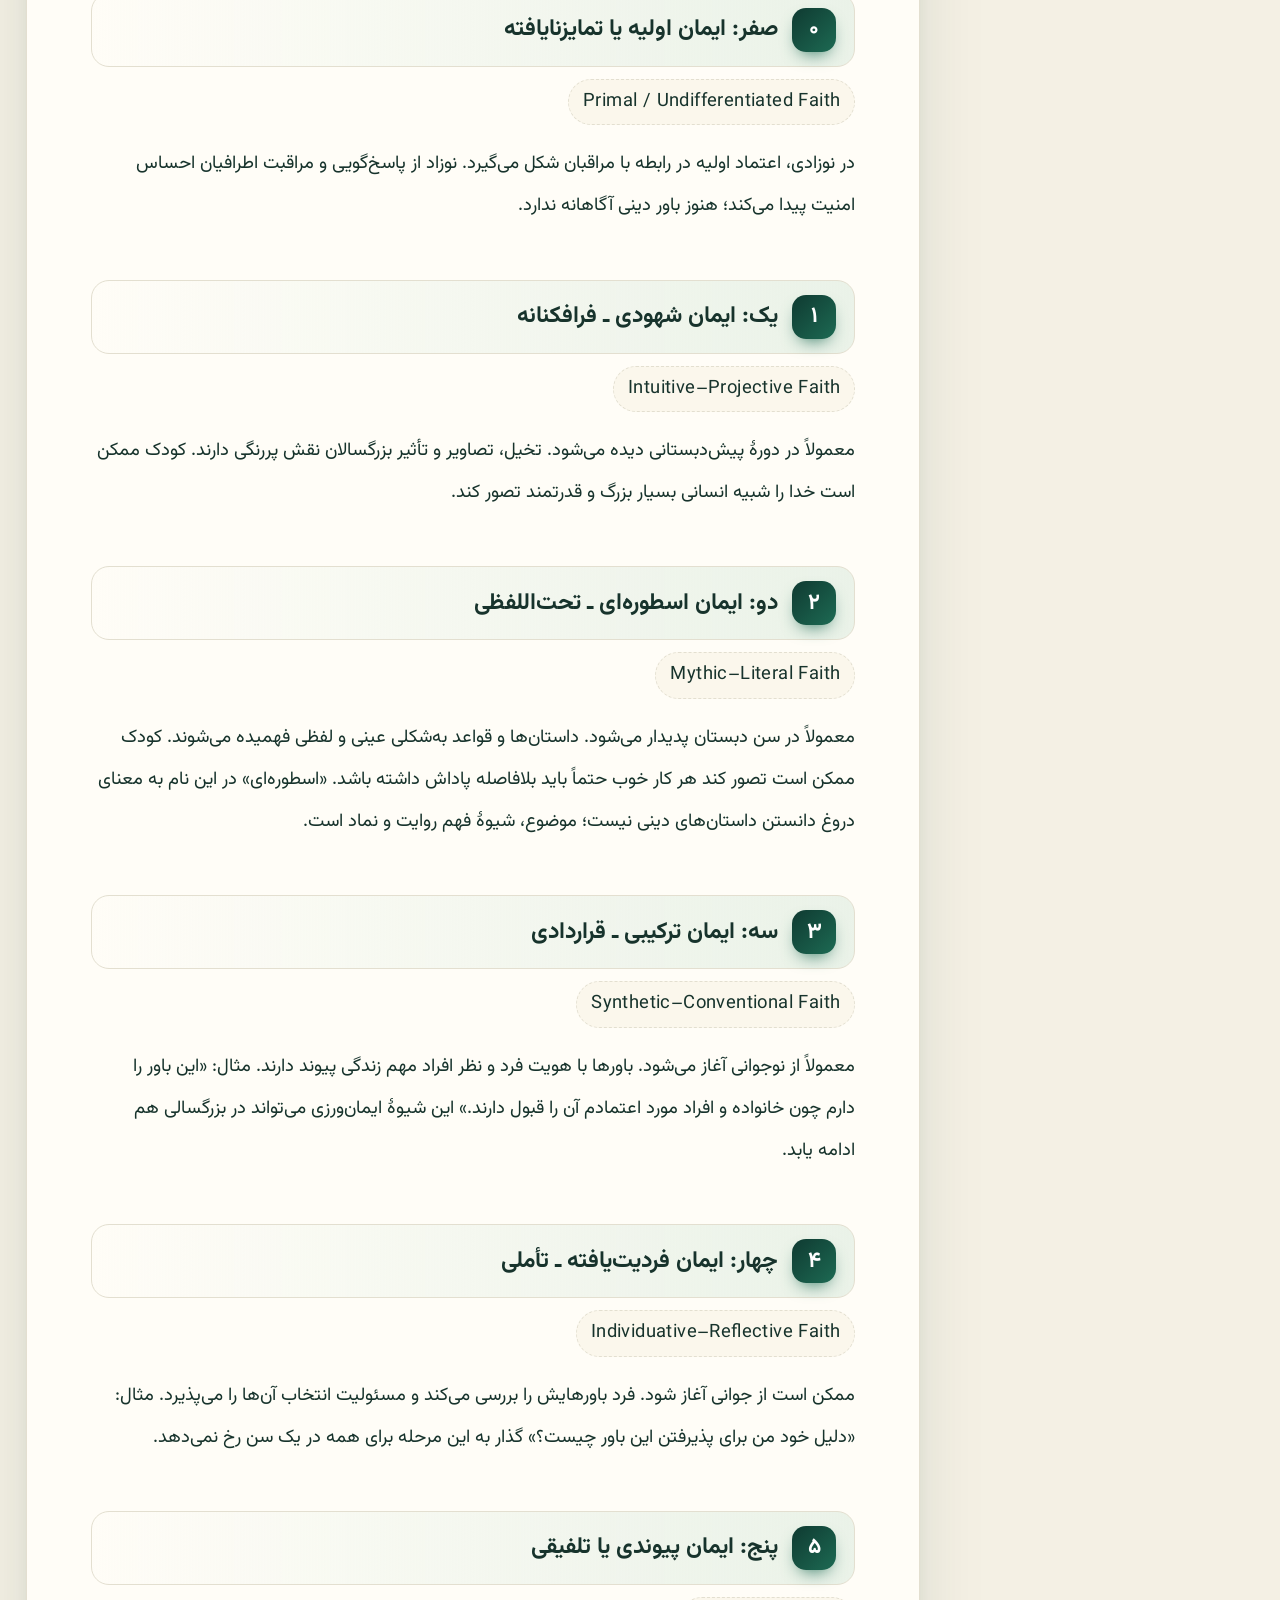
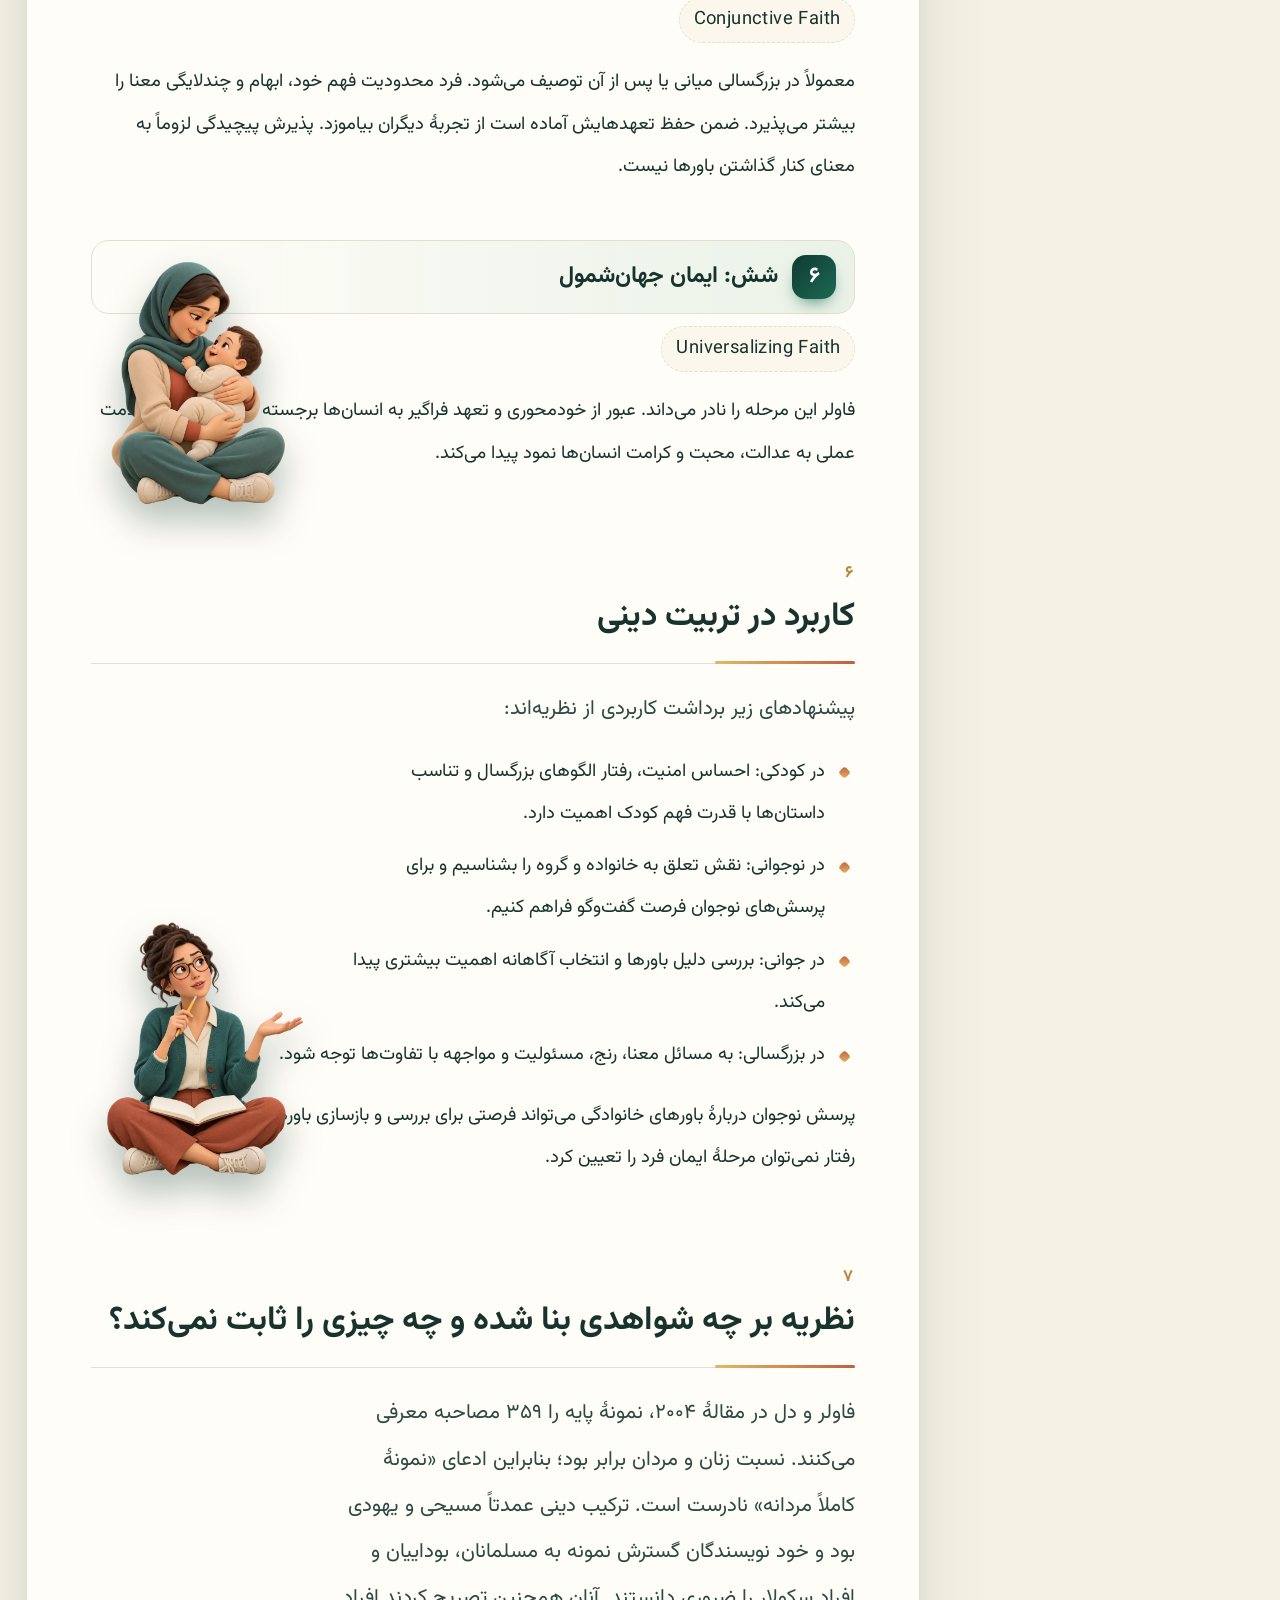
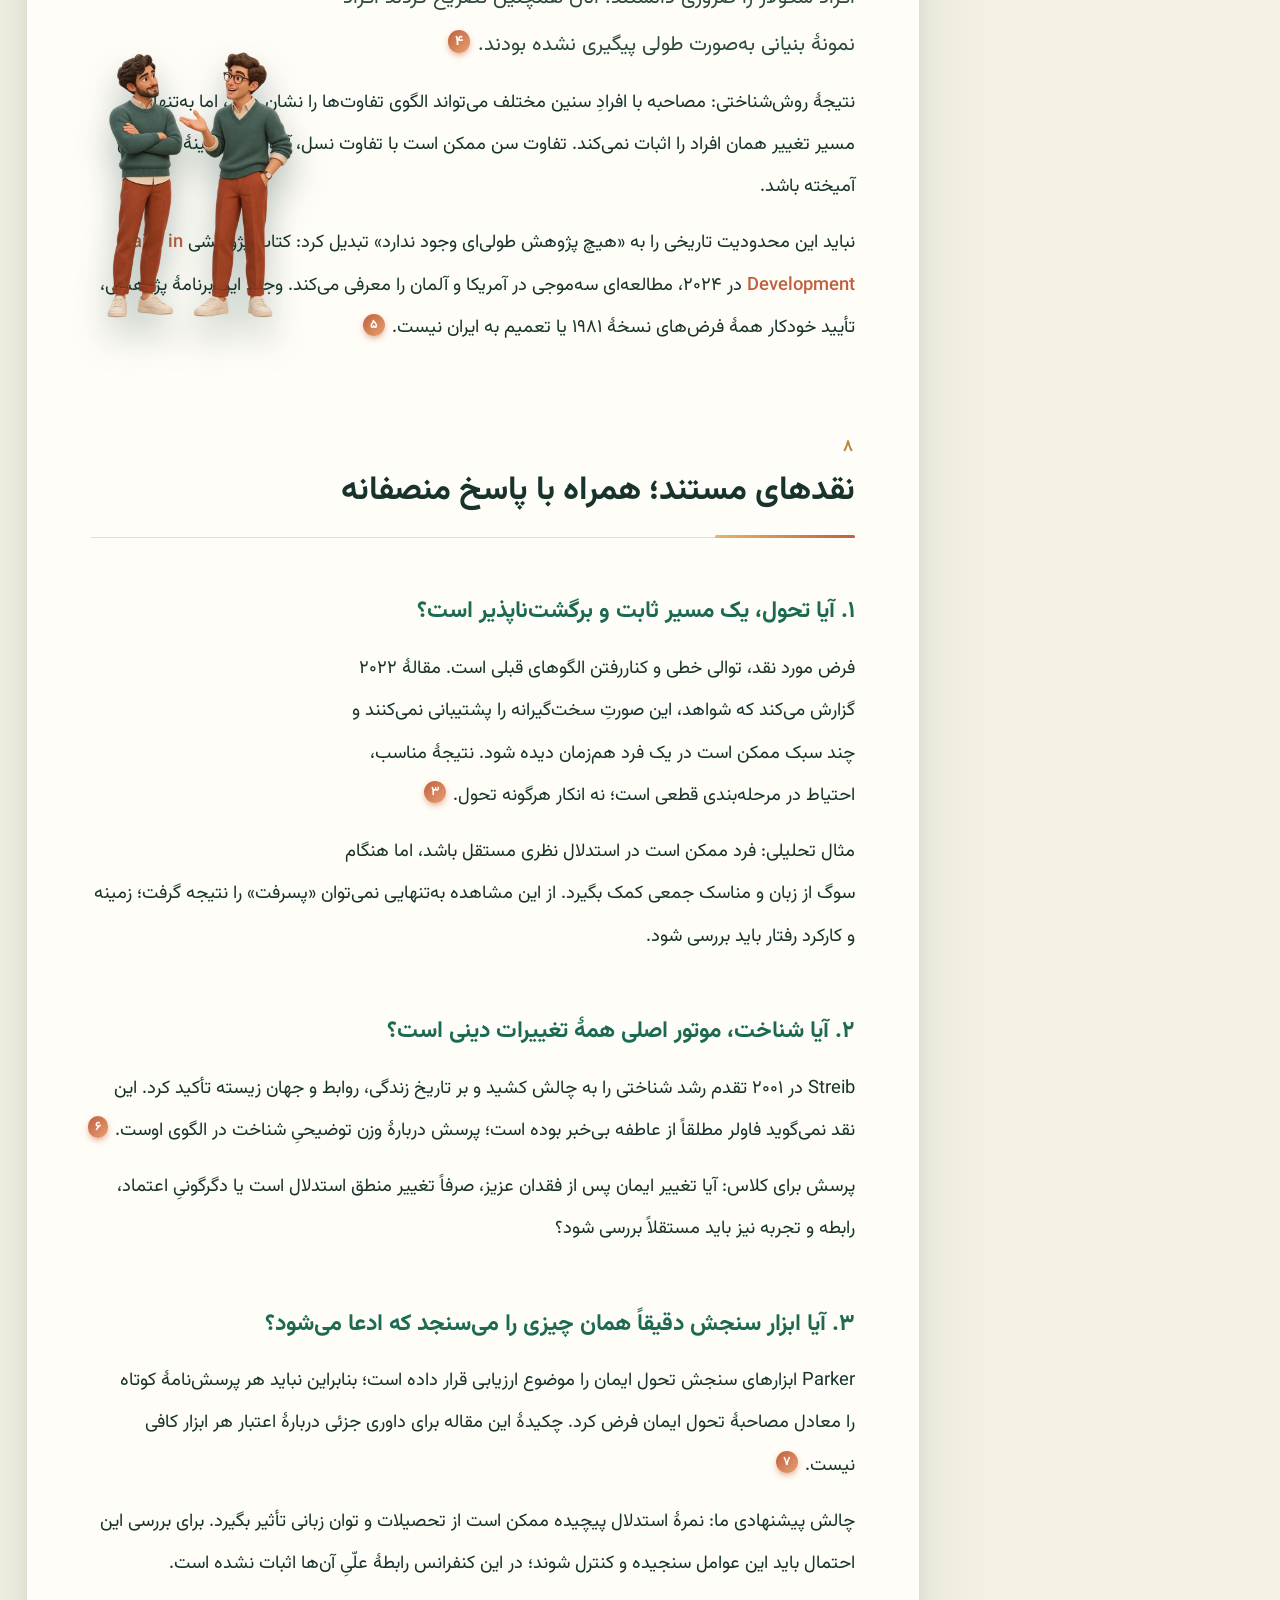
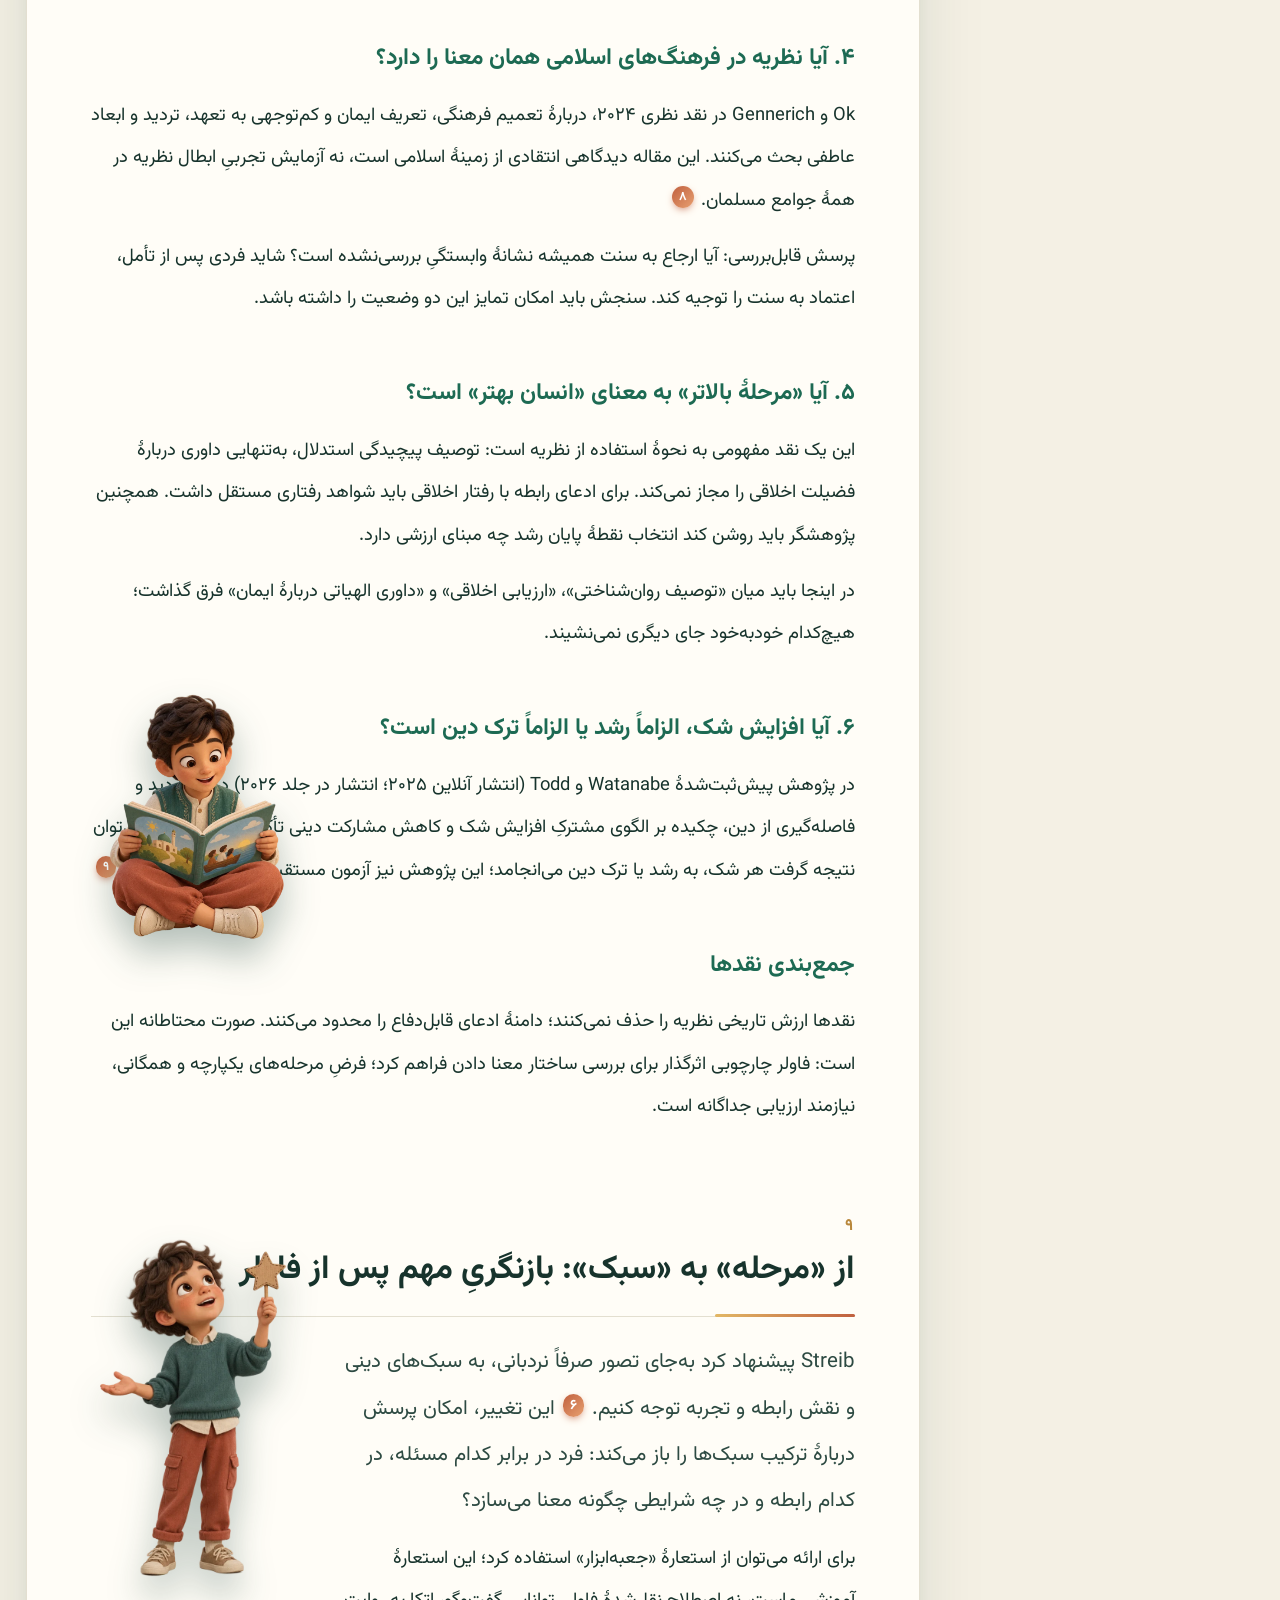
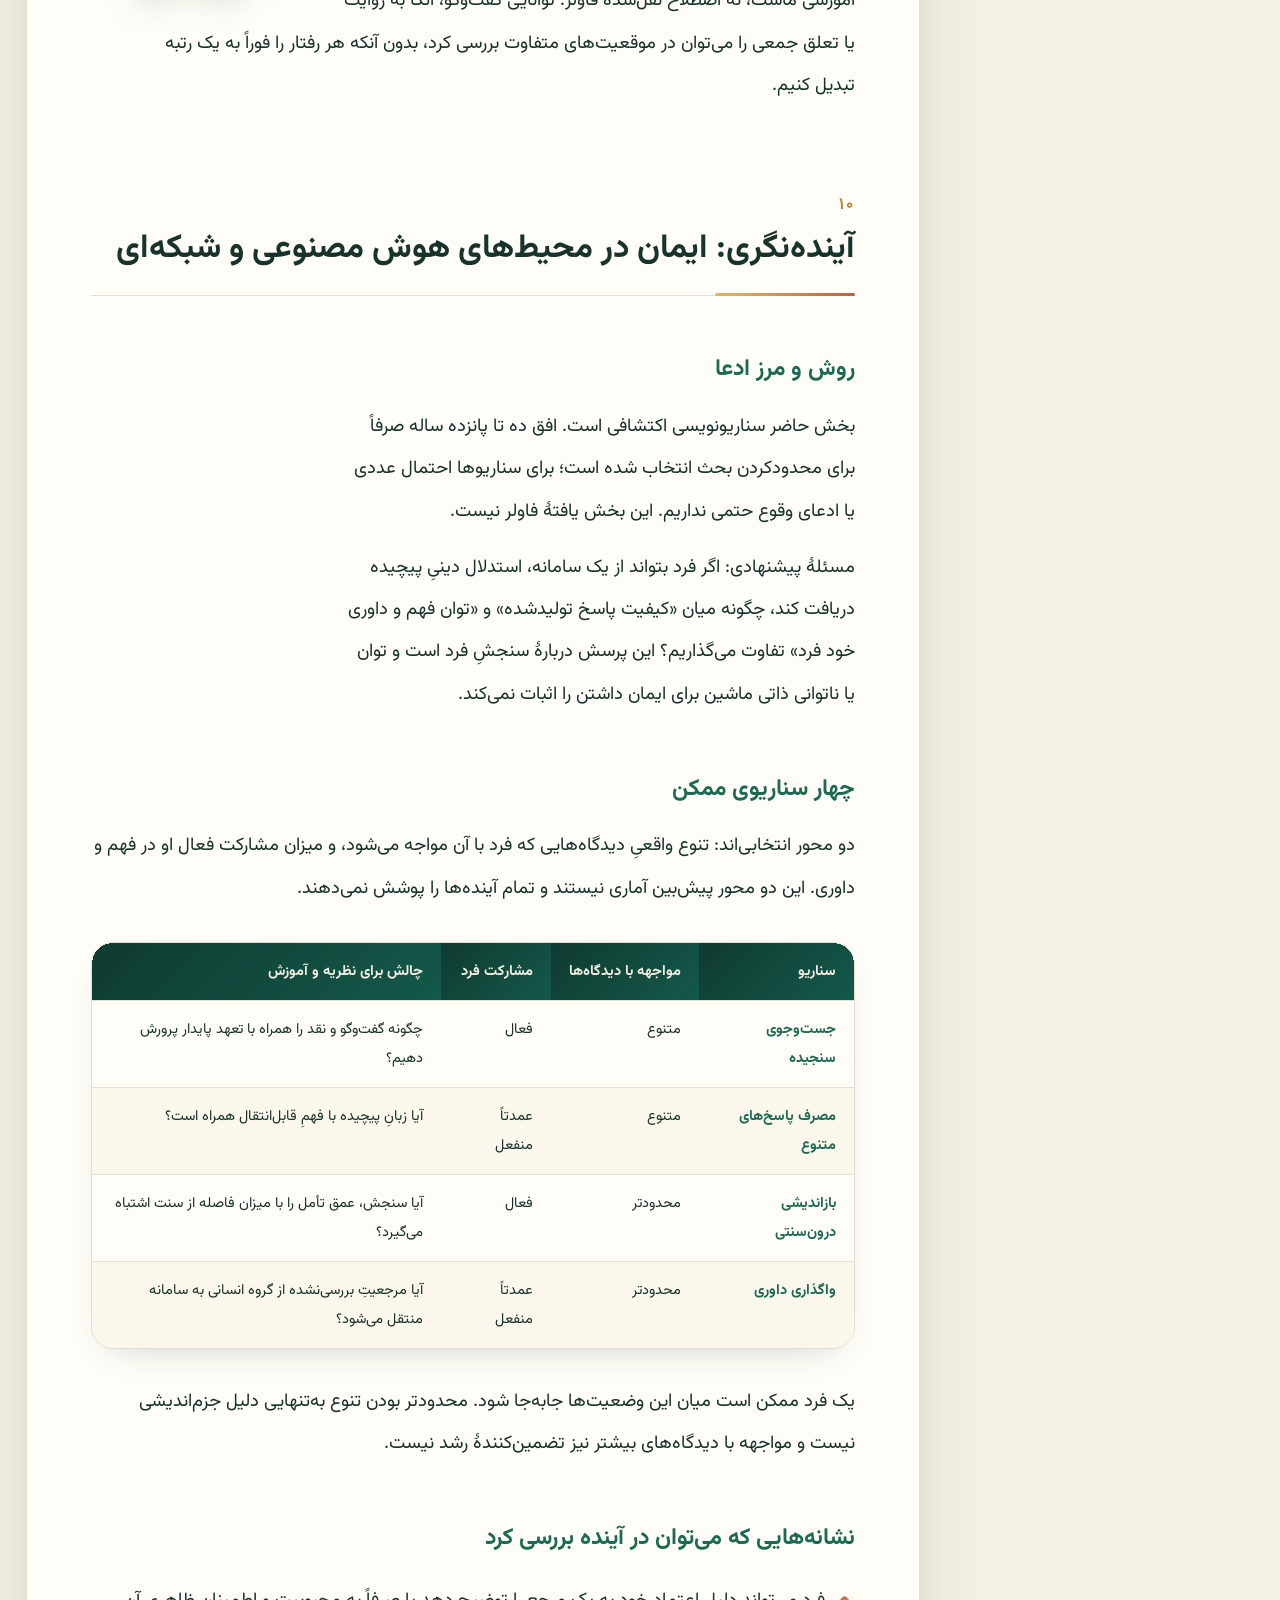
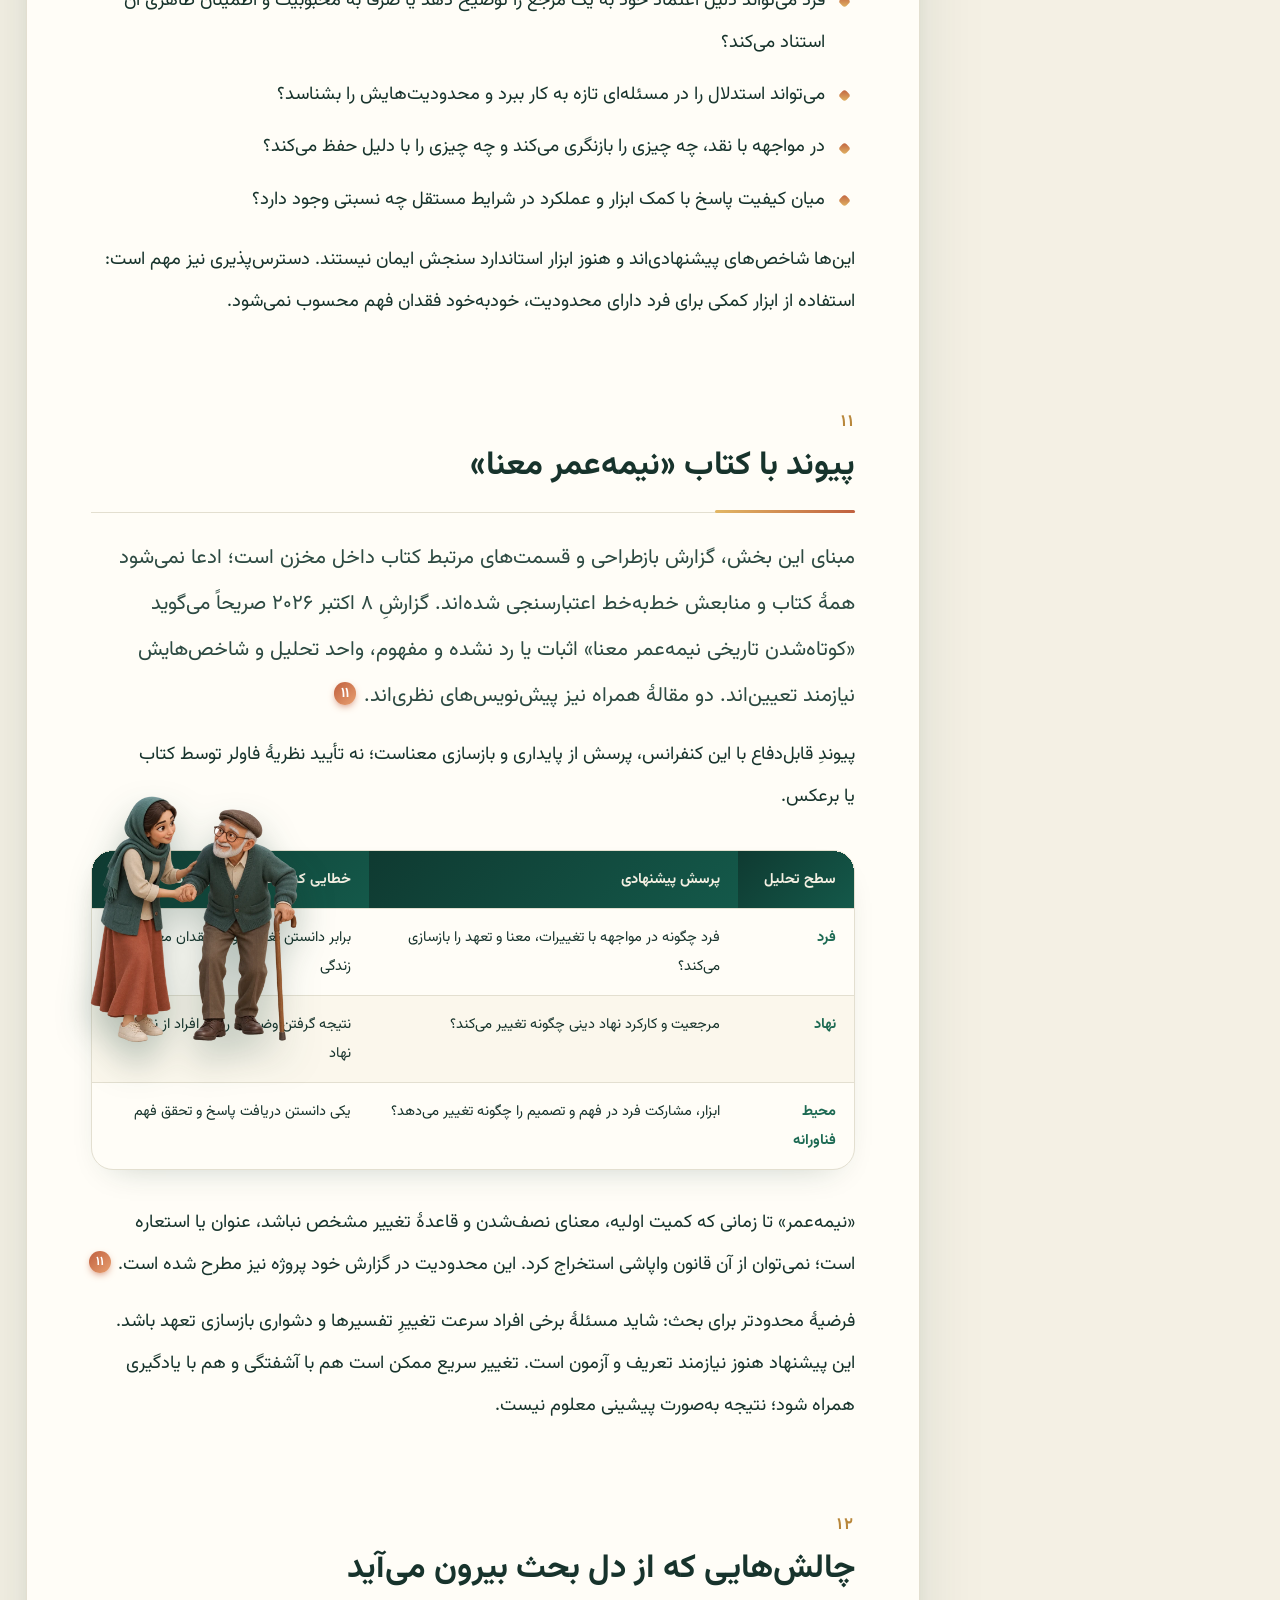
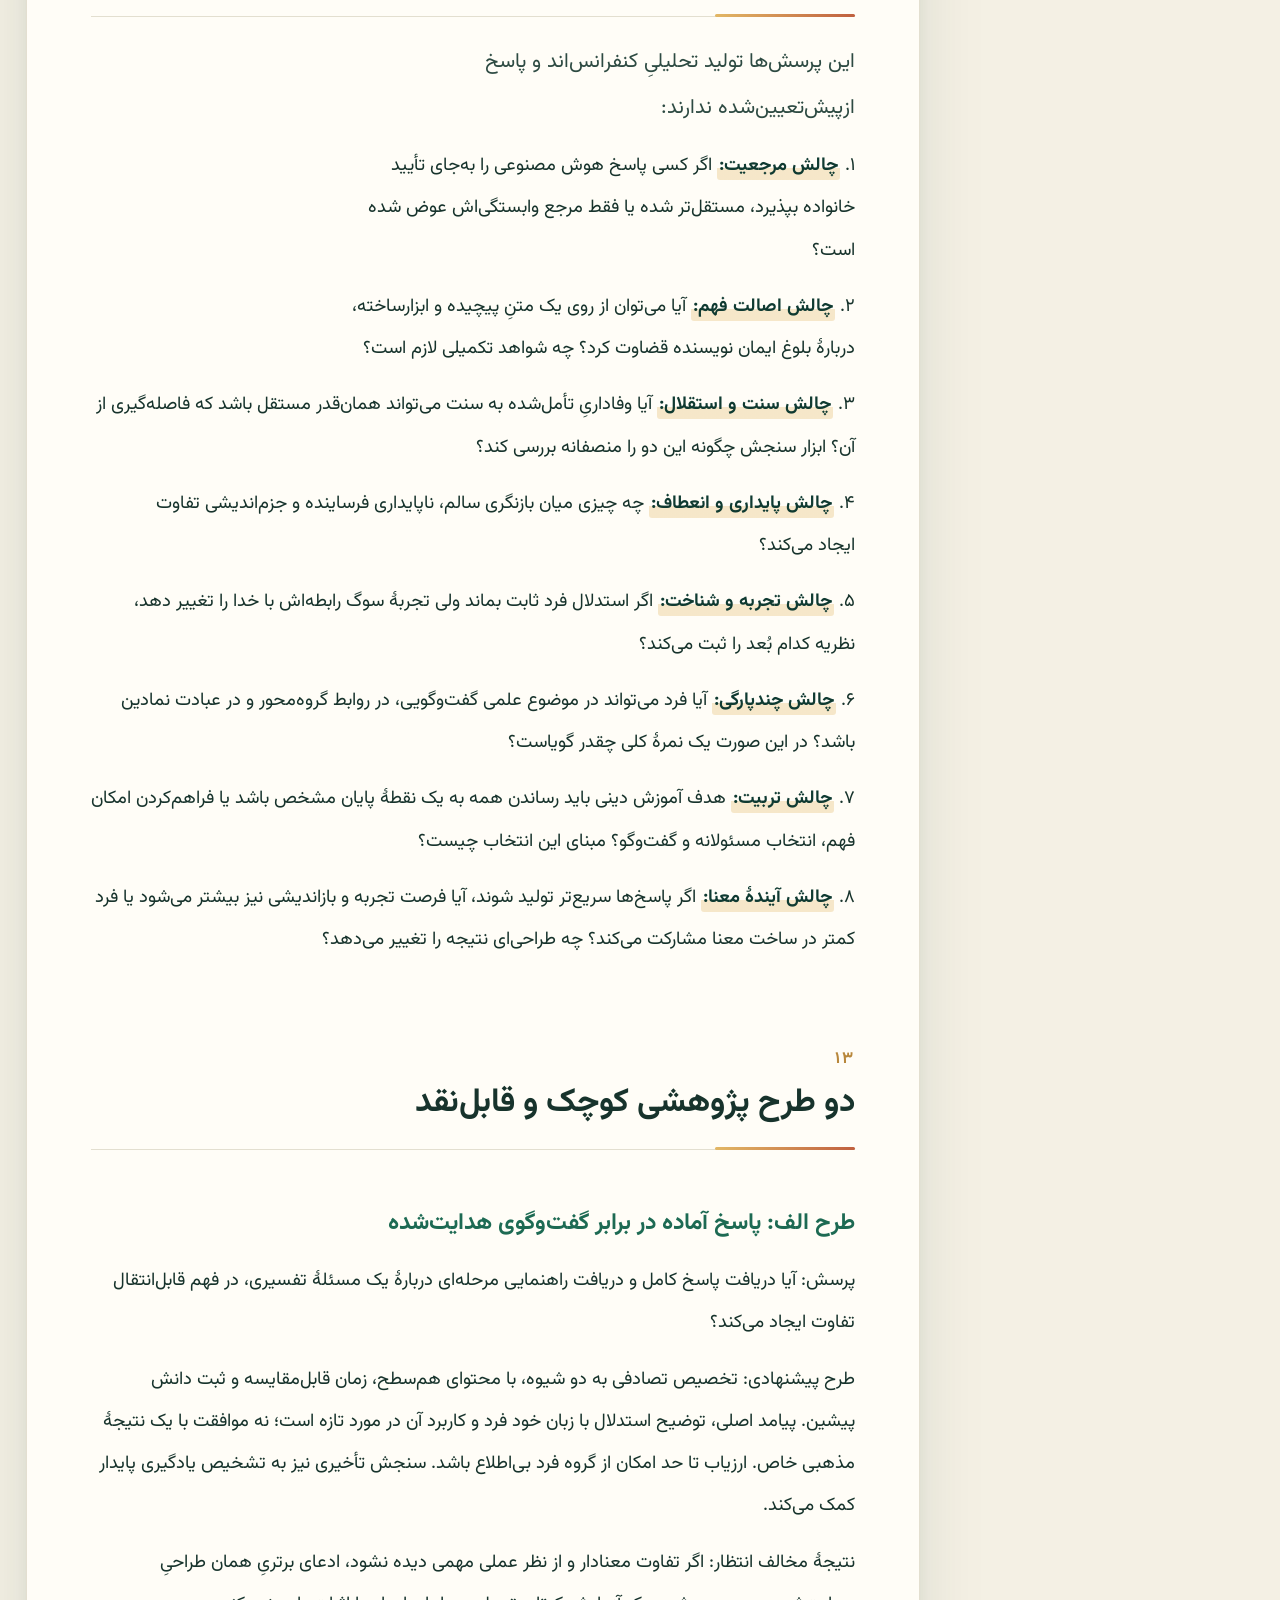
==== commit 0b7c17b0: "Improve text typography in deck and paper" ====
--- a/conference.html
+++ b/conference.html
@@ -197,6 +197,18 @@
 .aurora i:nth-child(2){background:radial-gradient(circle,#c0603f33,transparent 65%)}
 h2::after{background:linear-gradient(270deg,var(--terra),var(--gold-2))}
 li::before{background:linear-gradient(135deg,var(--terra),var(--gold-2))}
+
+/* typography */
+body{font-feature-settings:"kern","liga";text-rendering:optimizeLegibility}
+#content{font-size:1.06em}
+#content p,#content li{line-height:2.3;text-wrap:pretty;color:var(--ink)}
+#content h2,#content h3{text-wrap:balance}
+#content h2+p:not(.english-term):not(.callout),#content h2+.char-float+p:not(.english-term):not(.callout){font-size:1.14em;color:var(--ink-2);line-height:2.25}
+sup.ref{font-size:.68em;vertical-align:.35em;line-height:0;padding:1px 7px;border-radius:100px;background:linear-gradient(135deg,var(--terra),#e8a070);color:#fff;font-weight:700;white-space:nowrap;cursor:help;margin:0 2px;box-shadow:0 3px 8px -3px var(--terra)}
+#content p>em,#content li>em{color:var(--terra);font-style:normal;font-weight:500}
+#content strong{background:linear-gradient(transparent 58%,#e2b76550 58%)}
+.callout{font-size:1.1em;line-height:2.3;font-weight:500}
+.callout strong{background:none;color:var(--accent)}
 </style></head>
 <body id="top"><a class="skip" href="#main">رفتن به متن کنفرانس</a><div class="aurora" aria-hidden="true"><i></i><i></i><i></i></div><div class="grain" aria-hidden="true"></div><div class="progress" id="progress" aria-hidden="true"></div>
 <header class="toolbar"><a class="brand" href="#top"><span class="brand-mark" aria-hidden="true">ف</span><span>تحول ایمان<small>روان‌شناسی تحولی دینی · پروندهٔ کنفرانس</small></span></a><div class="actions"><a class="btn" href="index.html" title="ارائهٔ تعاملی">🎞 <span>ارائهٔ تعاملی</span></a><button class="btn icon" id="theme" type="button" aria-pressed="false">◐ <span>حالت شب</span></button><button class="btn icon" id="print" type="button">⎙ <span>چاپ / PDF</span></button><a class="btn icon" href="کنفرانس-تحول-ایمان-فاولر.md" download>⇩ <span>Markdown</span></a></div></header>
@@ -299,4 +311,10 @@
 });
 addEventListener('scroll',()=>{$$('.char-float img').forEach(im=>{const r=im.getBoundingClientRect();im.style.setProperty('--par',((r.top+r.height/2-innerHeight/2)*-.06).toFixed(1)+'px')})},{passive:true});
 hero.addEventListener('pointermove',e=>{const r=hero.getBoundingClientRect();hero.style.setProperty('--cx2',((e.clientX-r.left)/r.width-.5).toFixed(2));hero.style.setProperty('--cy2',((e.clientY-r.top)/r.height-.5).toFixed(2))});
+
+/* reference markers like [۱، ۲] become small pills */
+(()=>{const re=/\[([۰-۹0-9][۰-۹0-9،,\s\-–]*)\]/g;const w=document.createTreeWalker(content,NodeFilter.SHOW_TEXT);const nodes=[];while(w.nextNode())nodes.push(w.currentNode);
+ for(const n of nodes){if(n.parentElement.closest('a,.anchor,.badge,sup')||!re.test(n.nodeValue)){re.lastIndex=0;continue}re.lastIndex=0;
+  const frag=document.createDocumentFragment();let pos=0,m;while((m=re.exec(n.nodeValue))){frag.append(document.createTextNode(n.nodeValue.slice(pos,m.index)));const s=document.createElement('sup');s.className='ref';s.textContent=m[1].trim();s.title='ارجاع به منابع: '+m[1].trim();frag.append(s);pos=m.index+m[0].length}
+  frag.append(document.createTextNode(n.nodeValue.slice(pos)));n.replaceWith(frag)}})();
 </script></body></html>
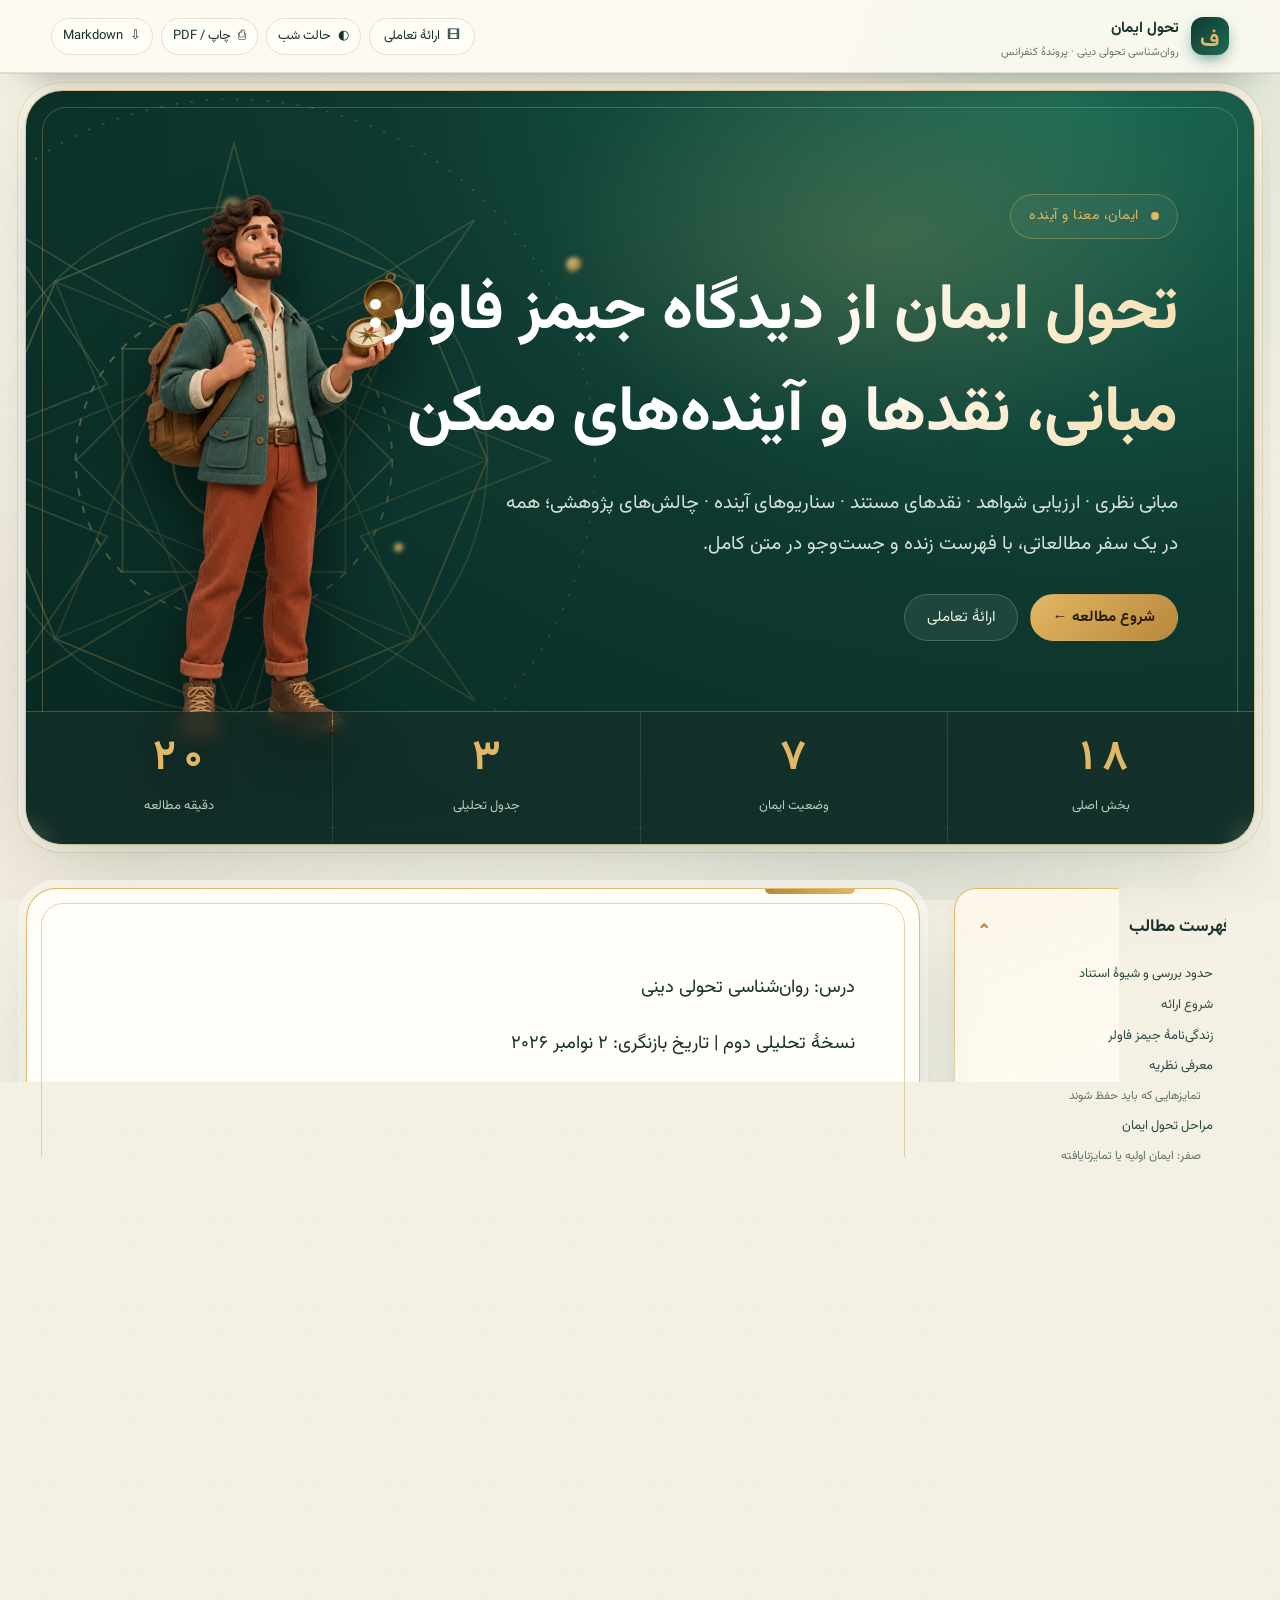
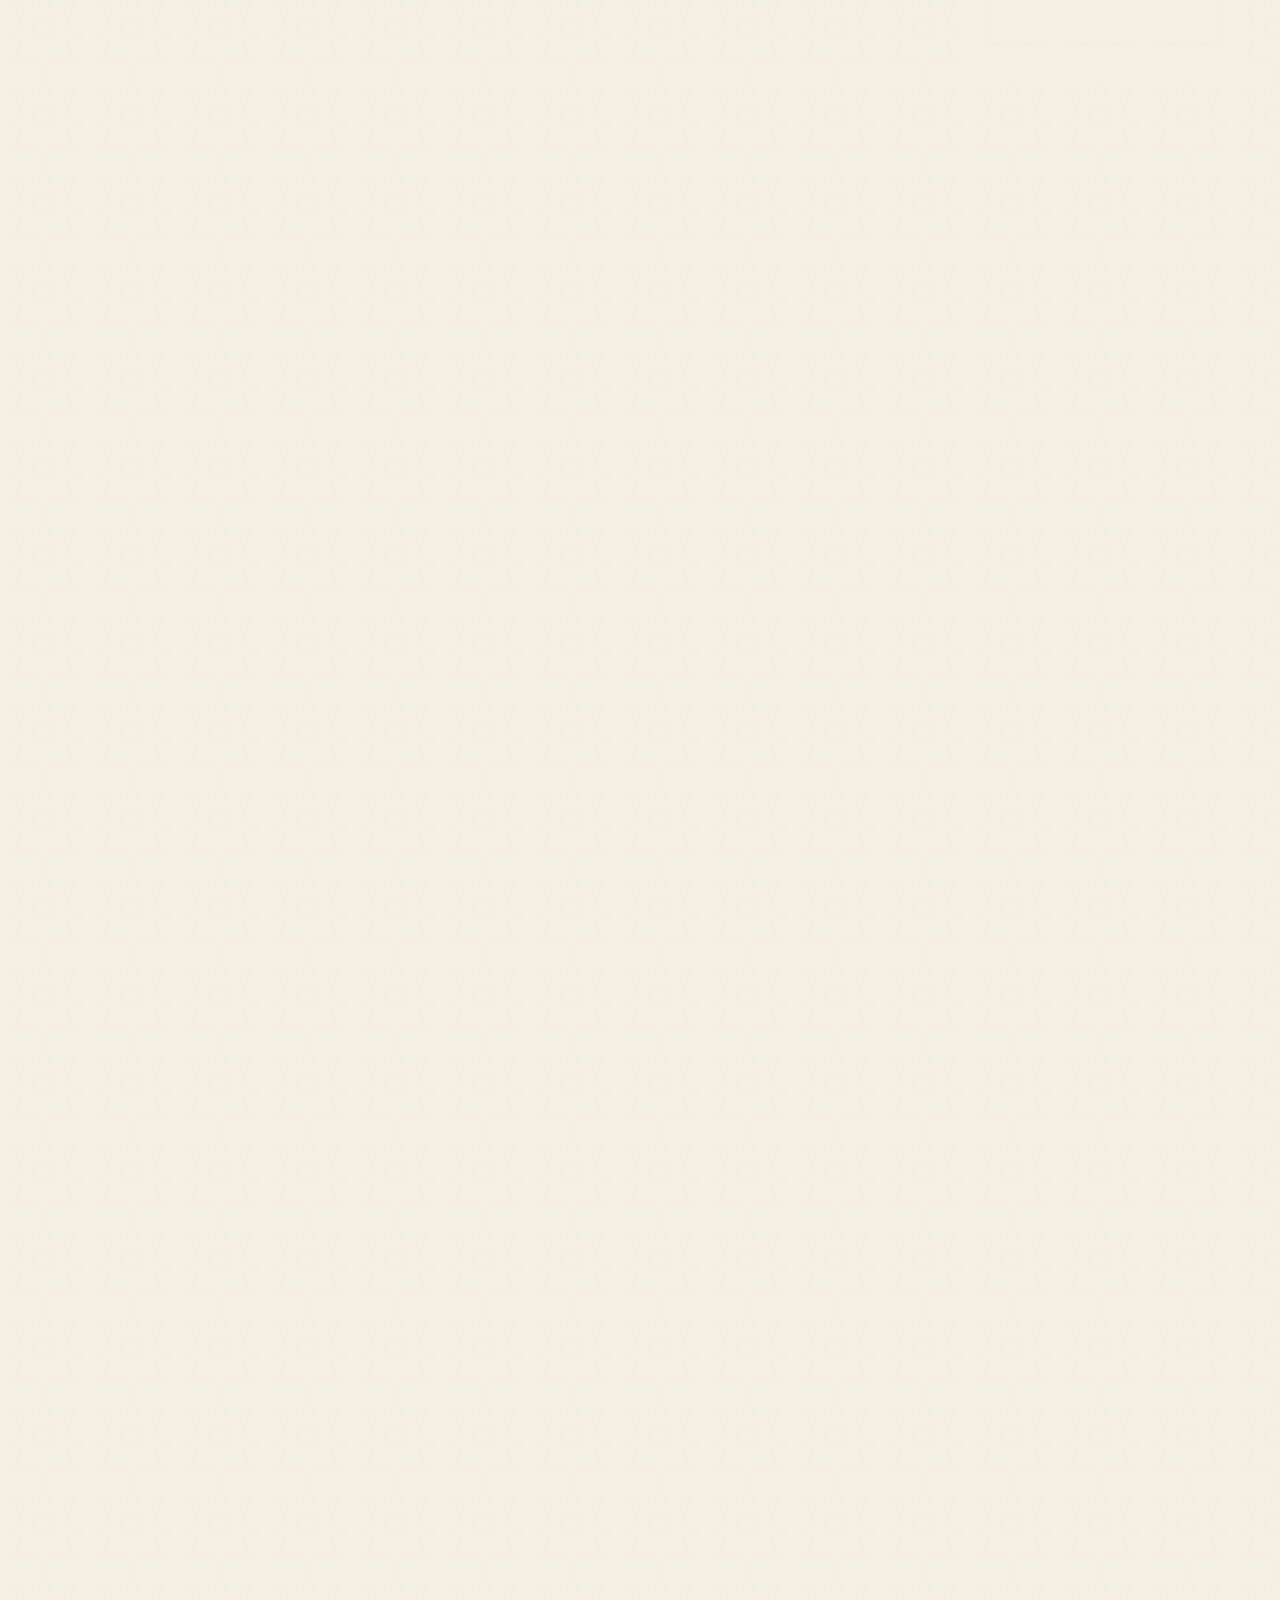
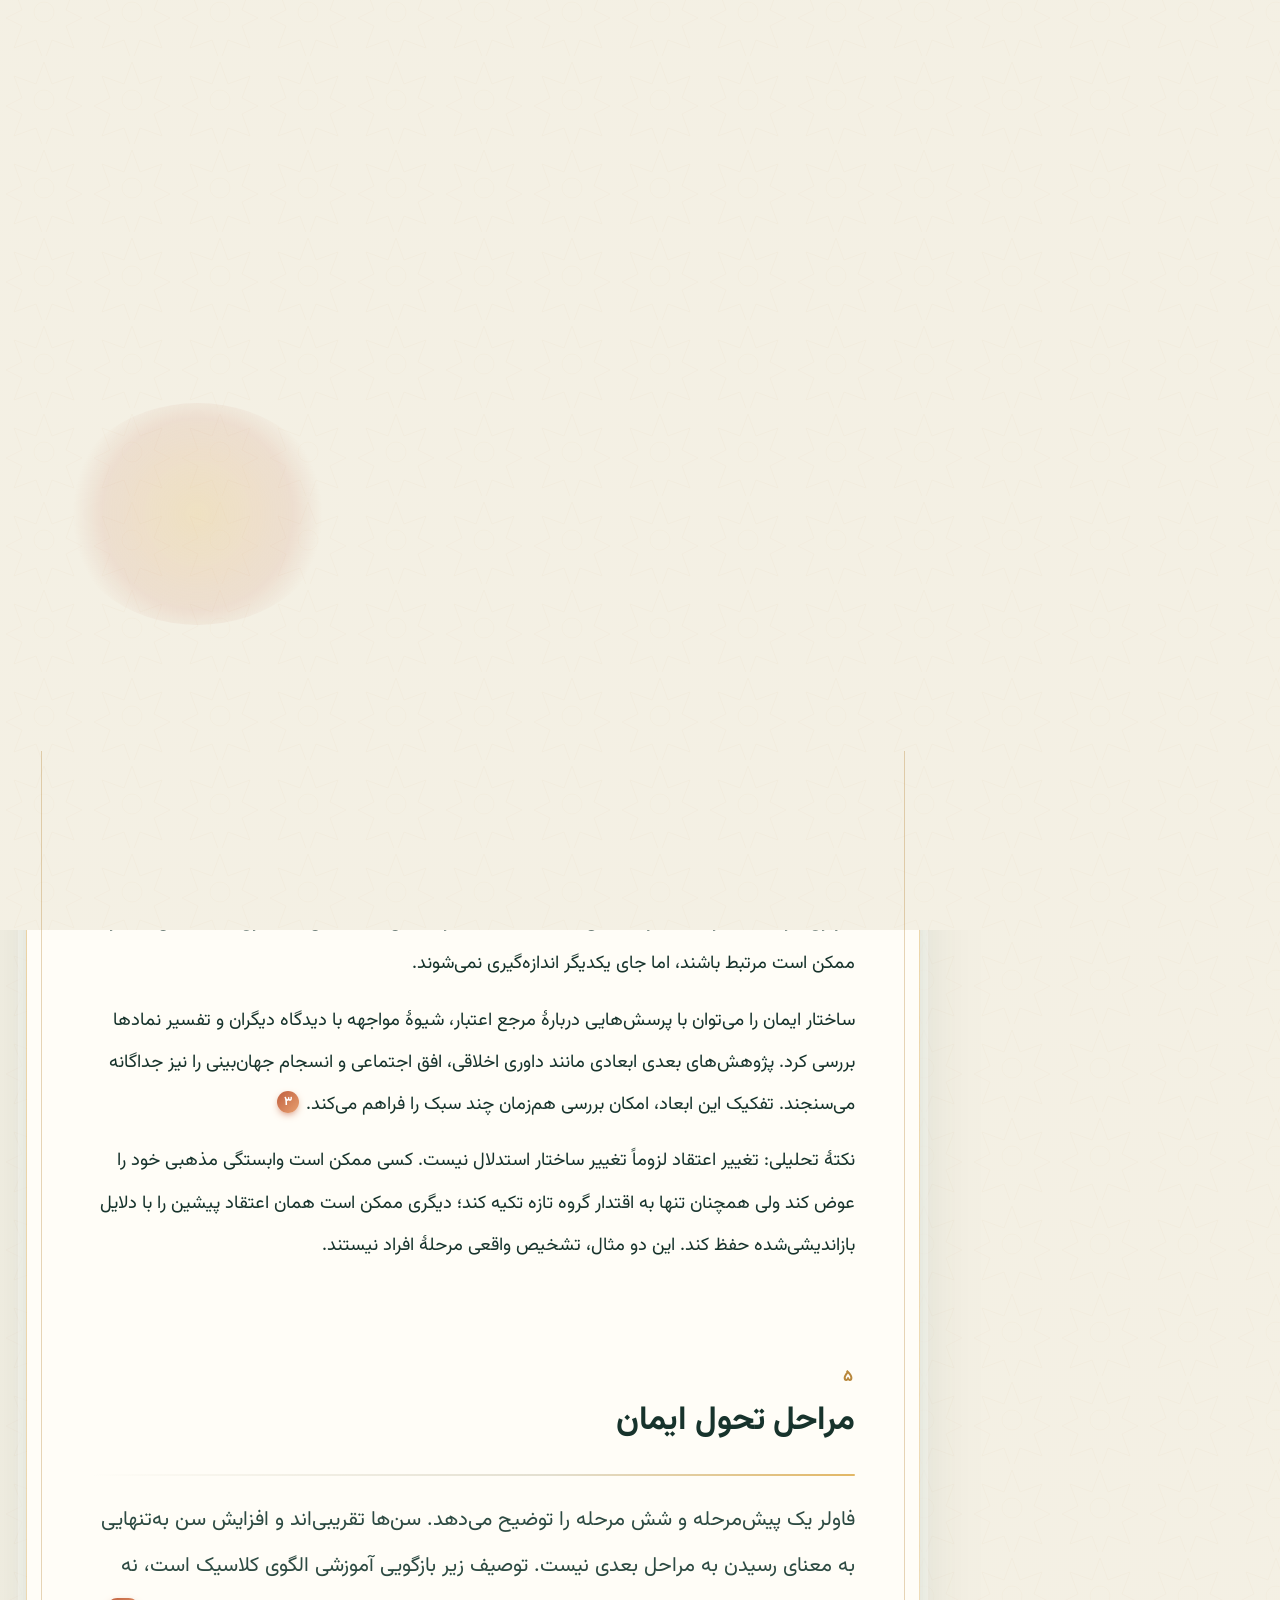
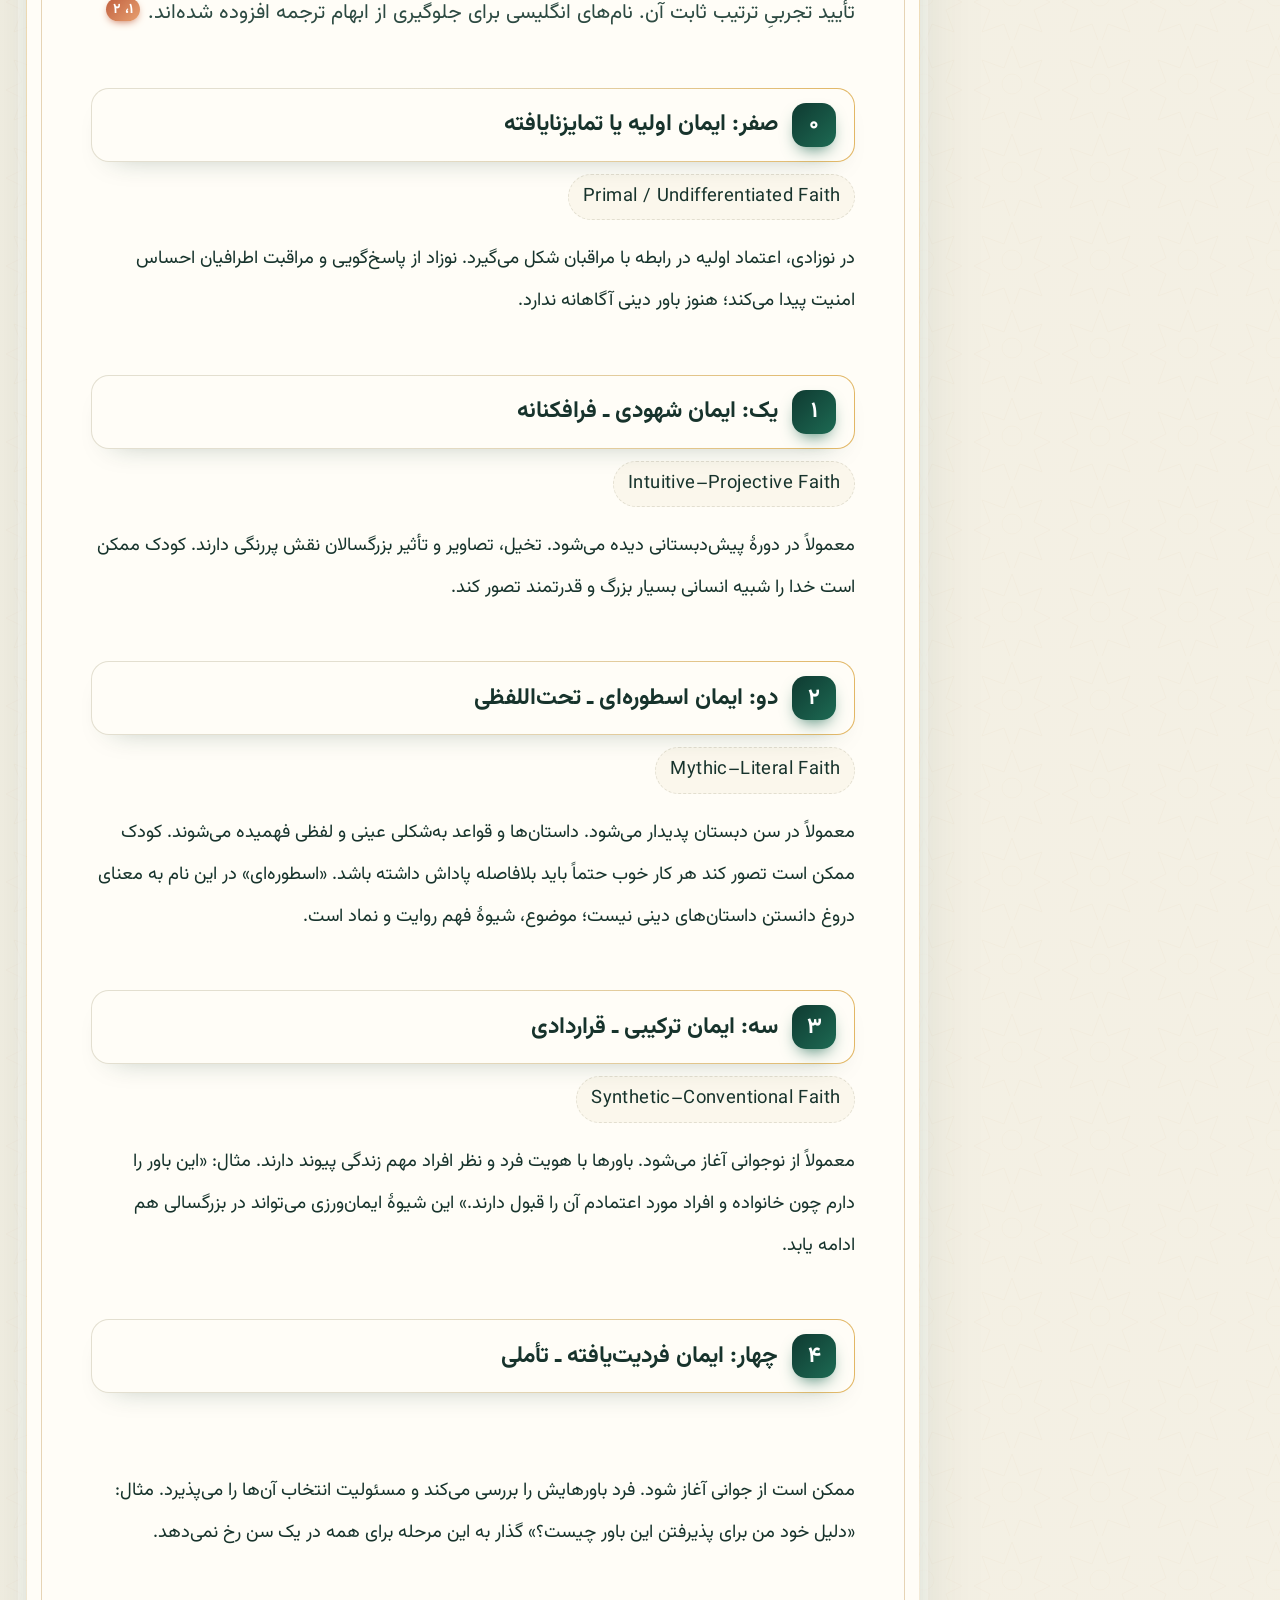
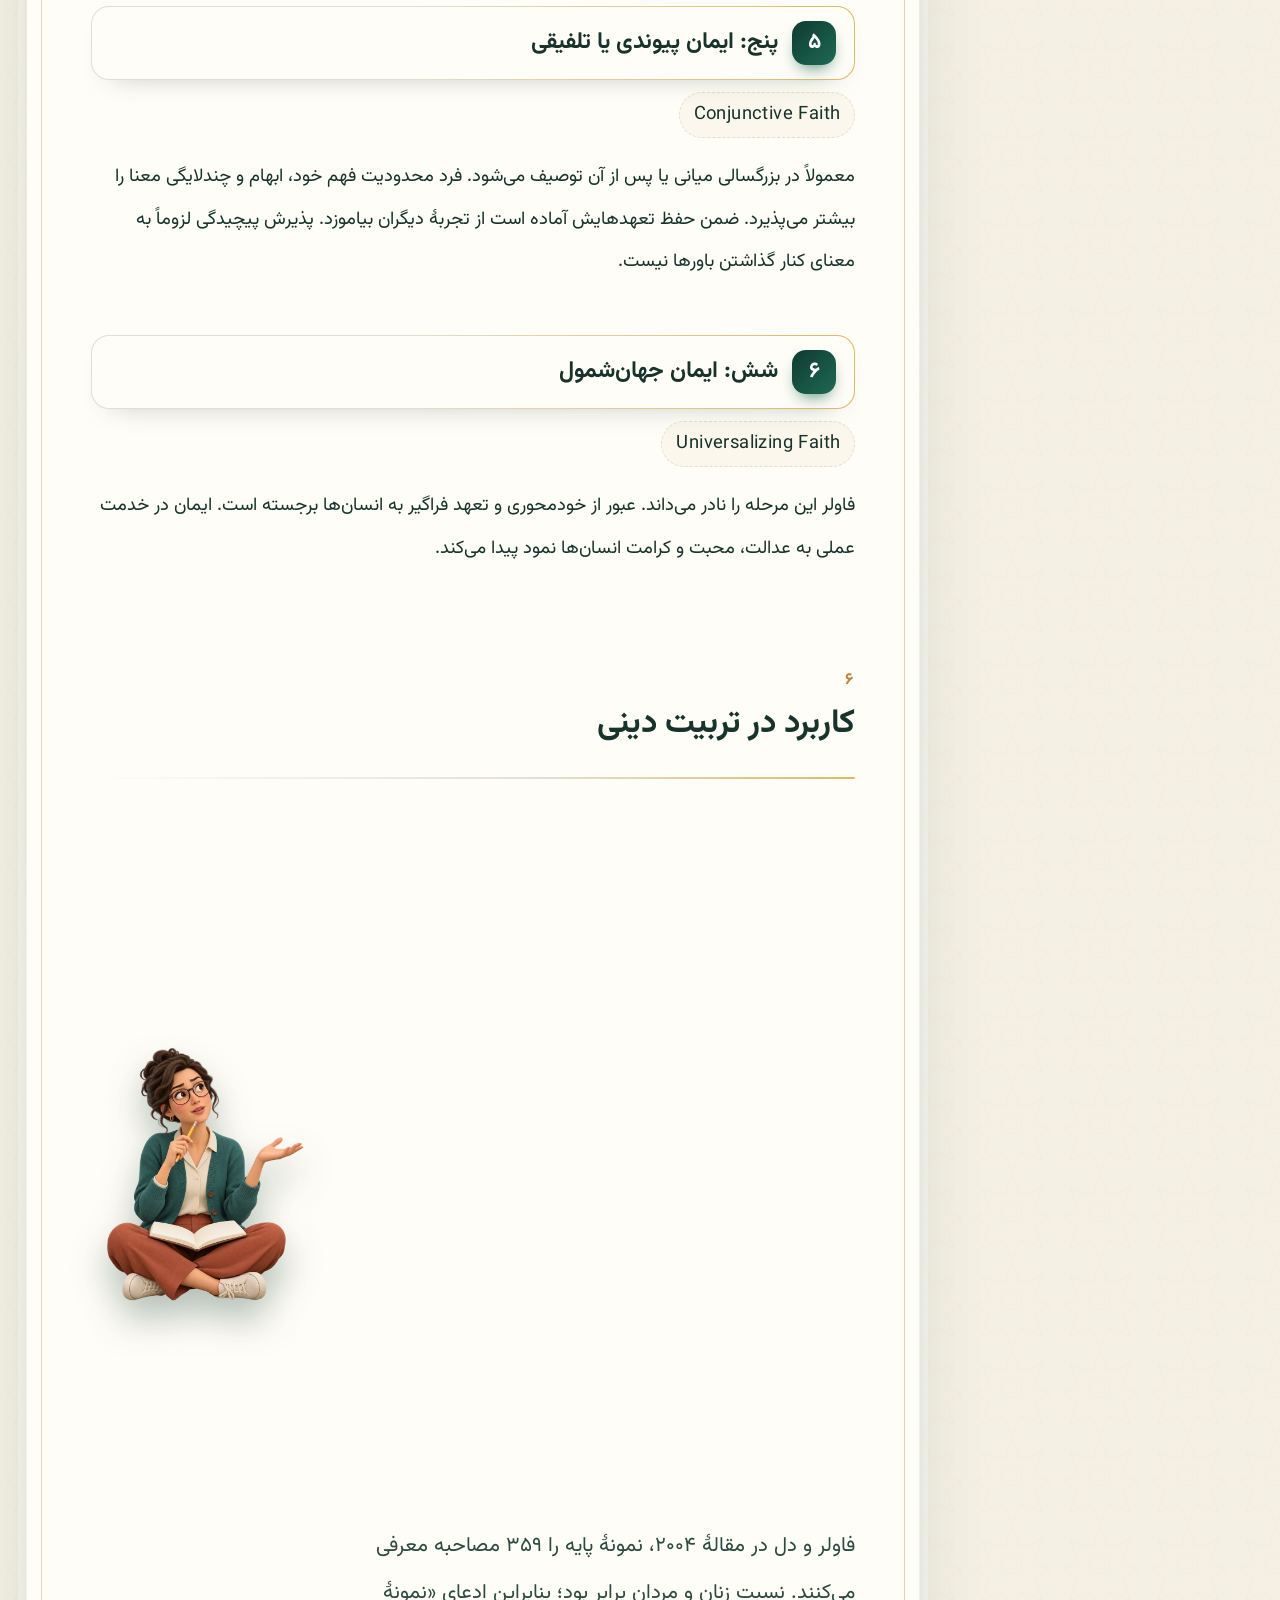
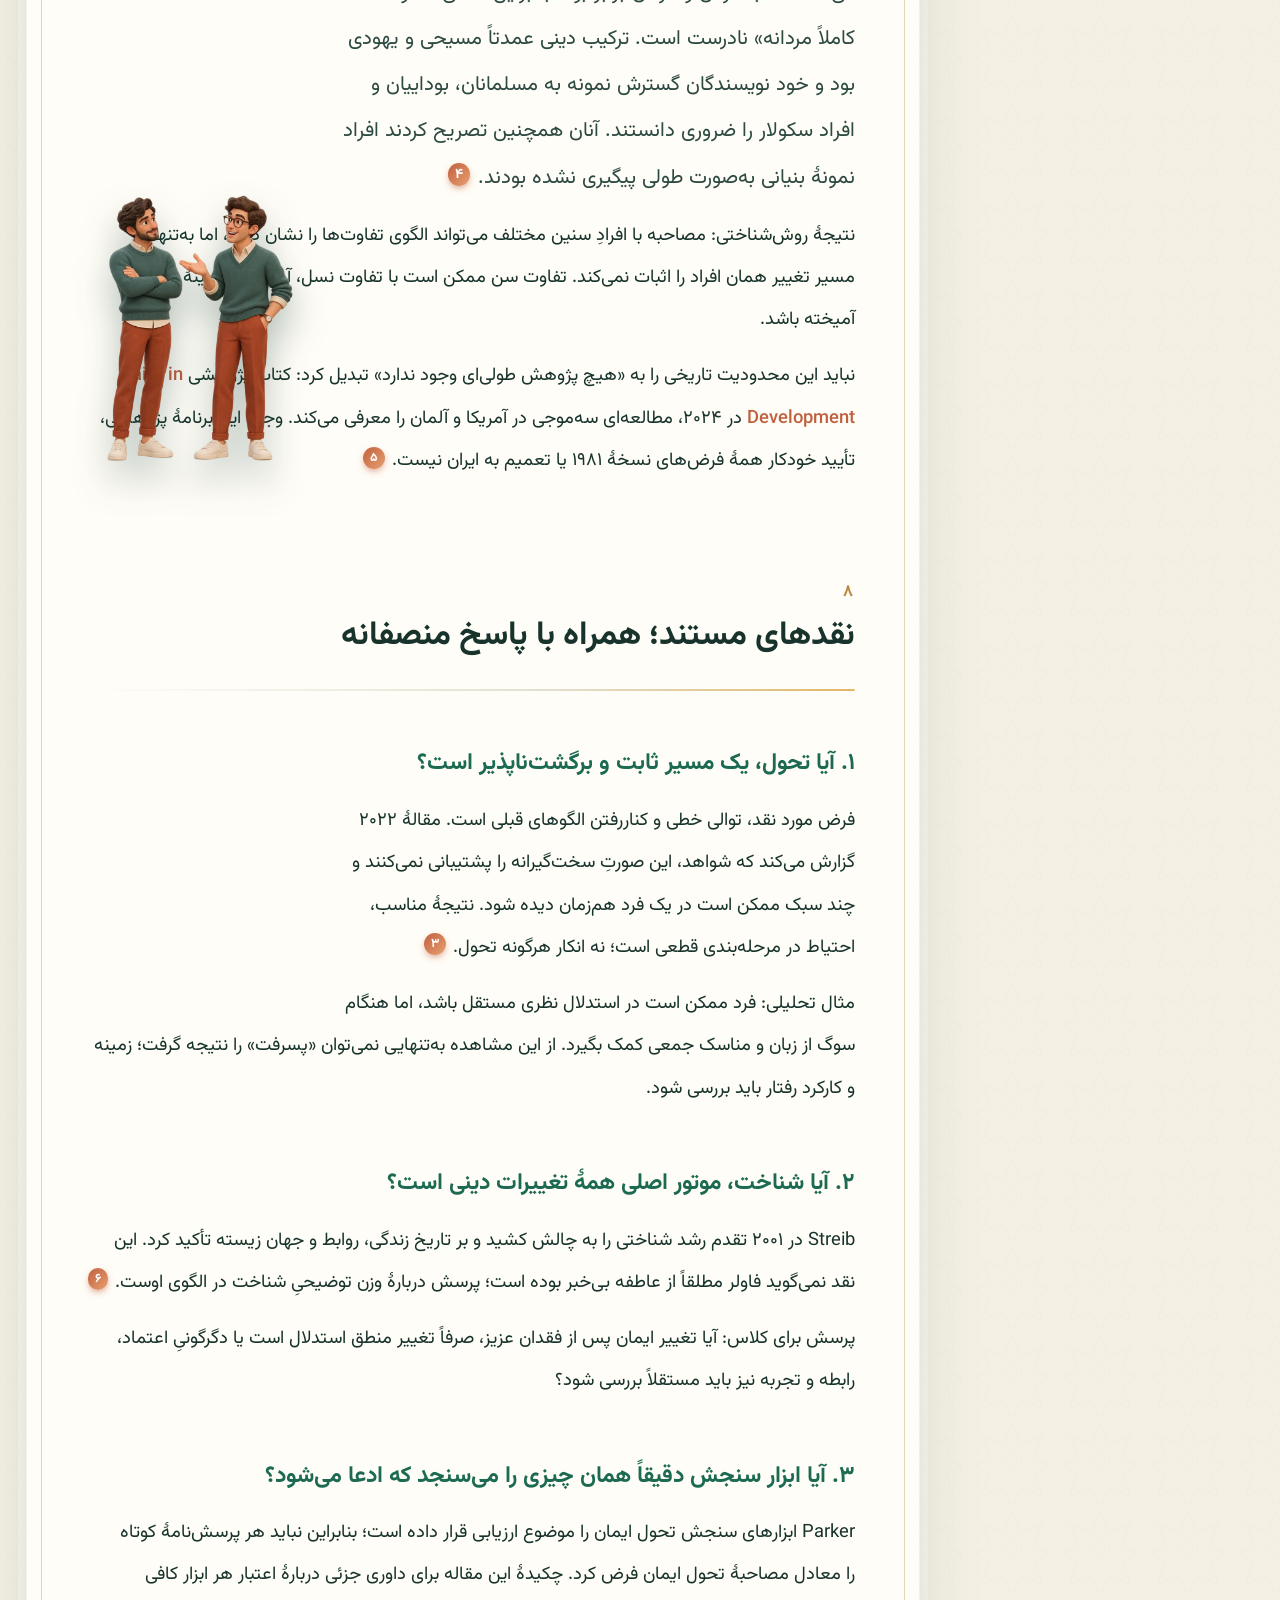
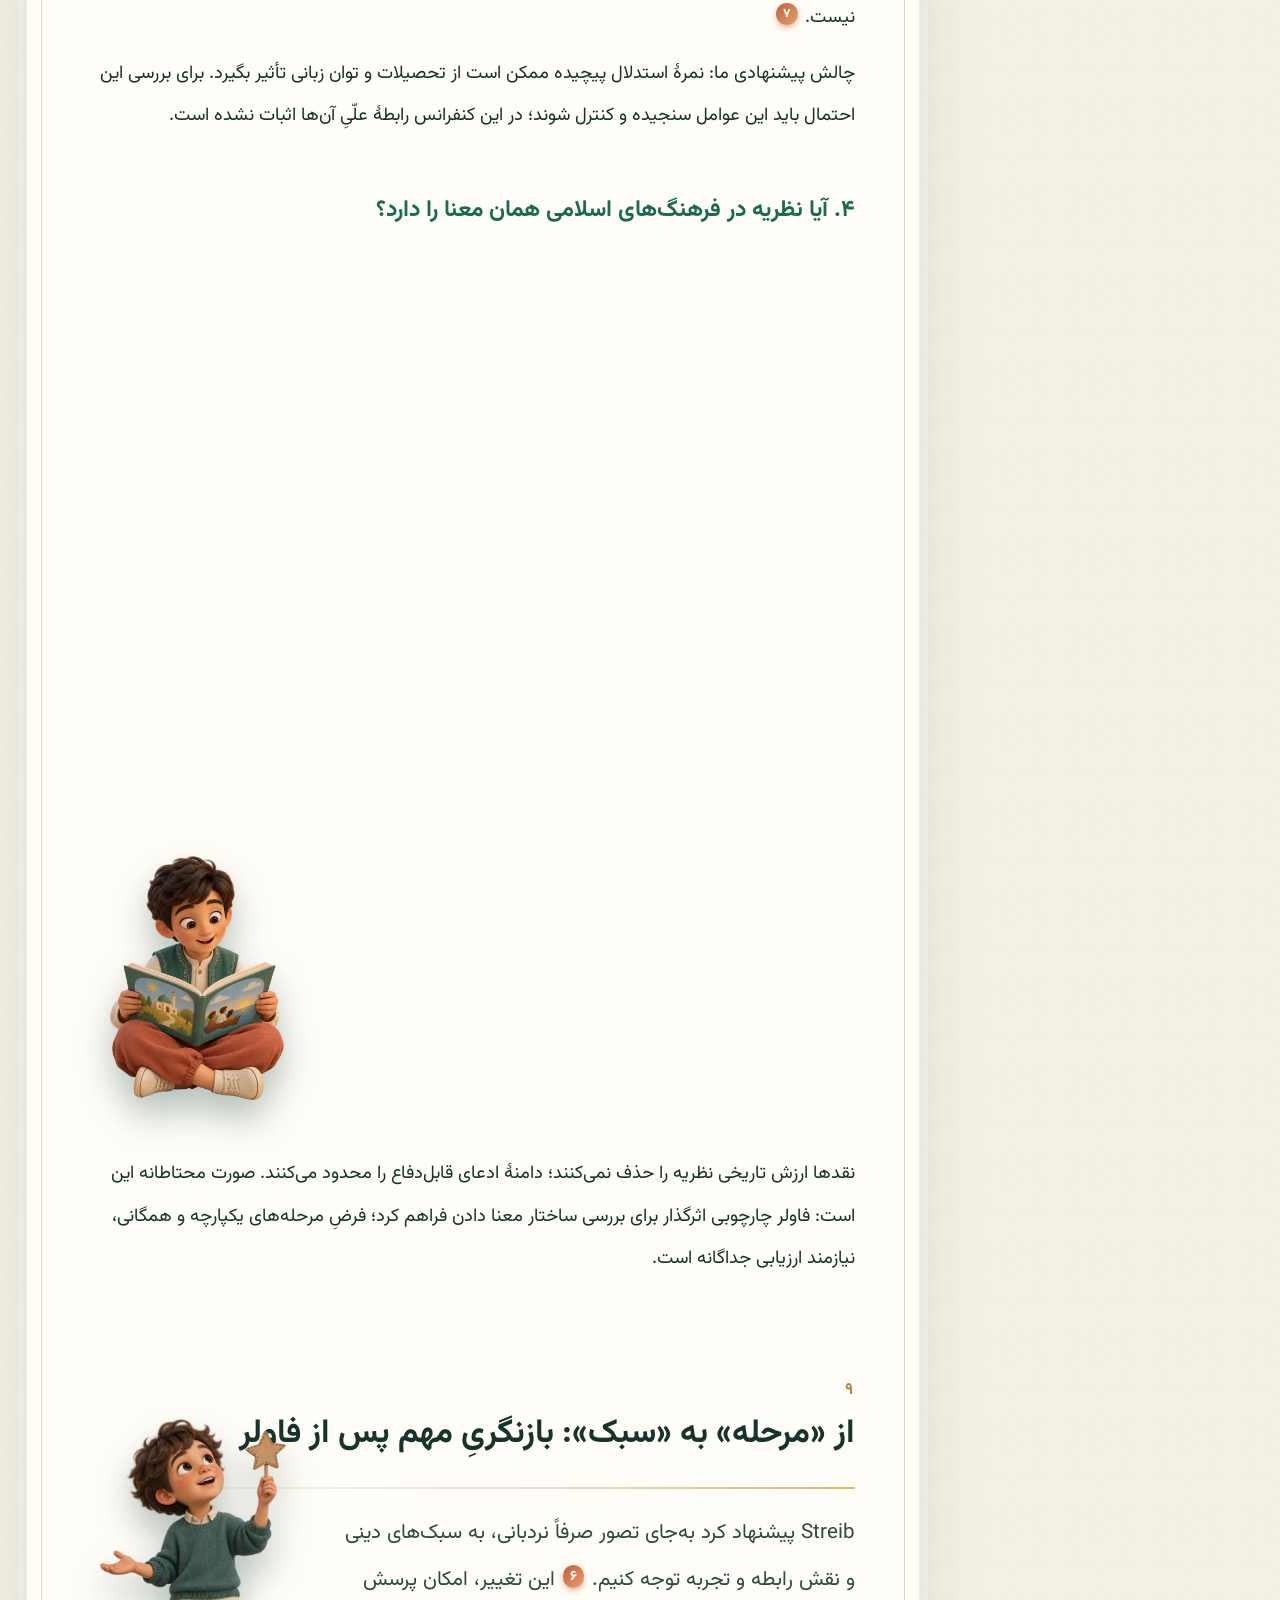
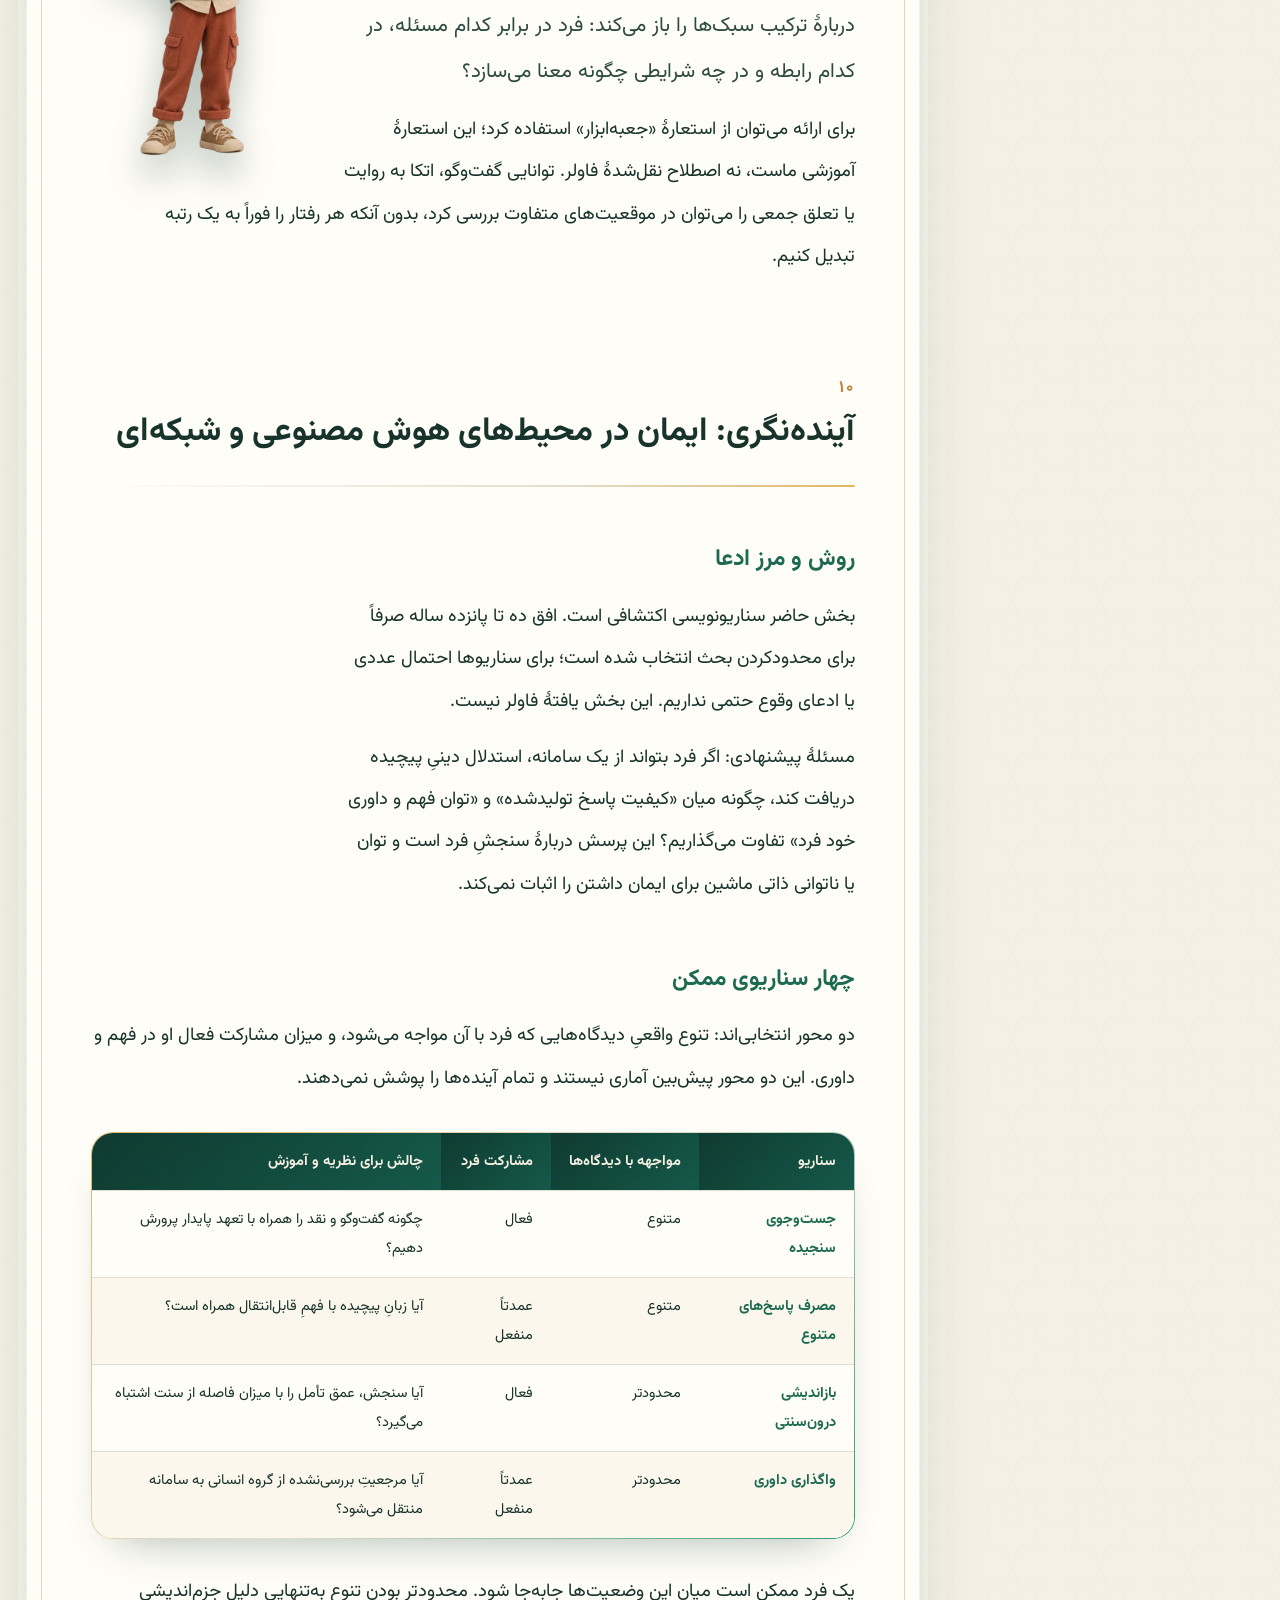
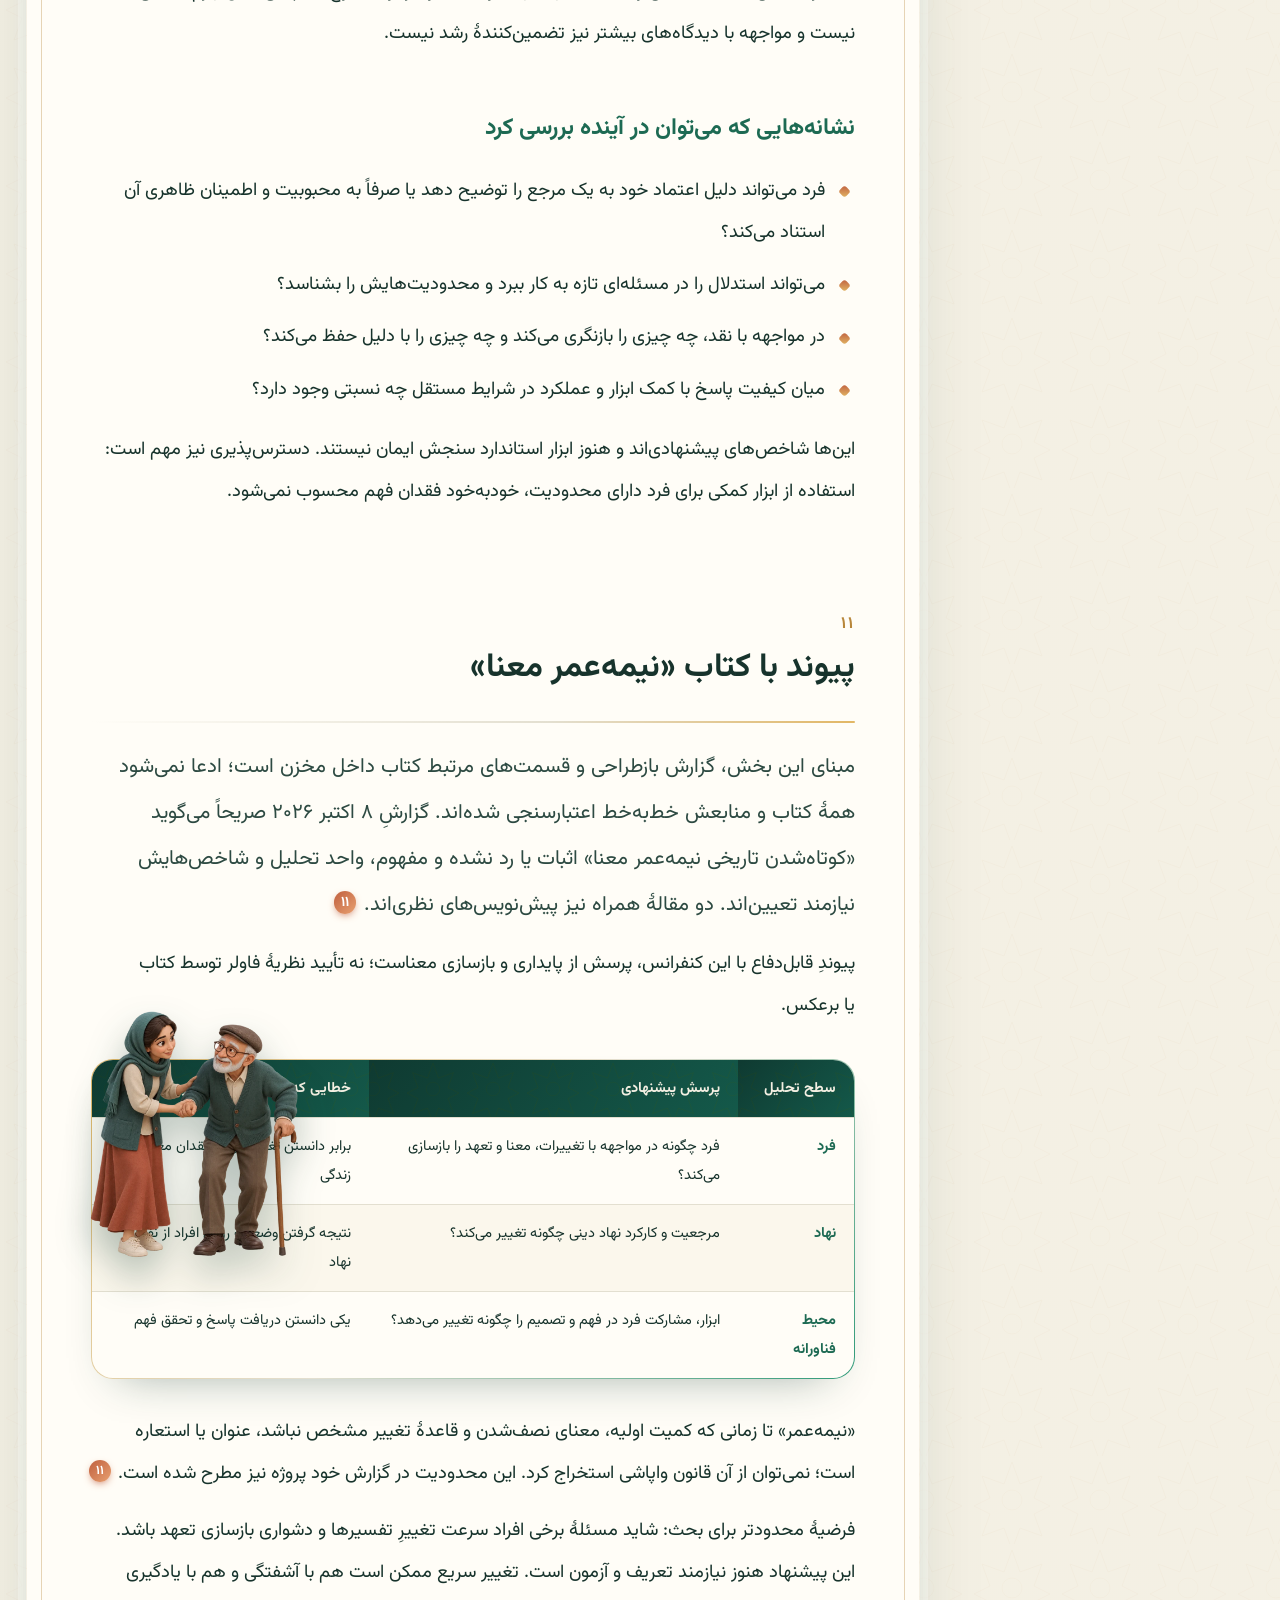
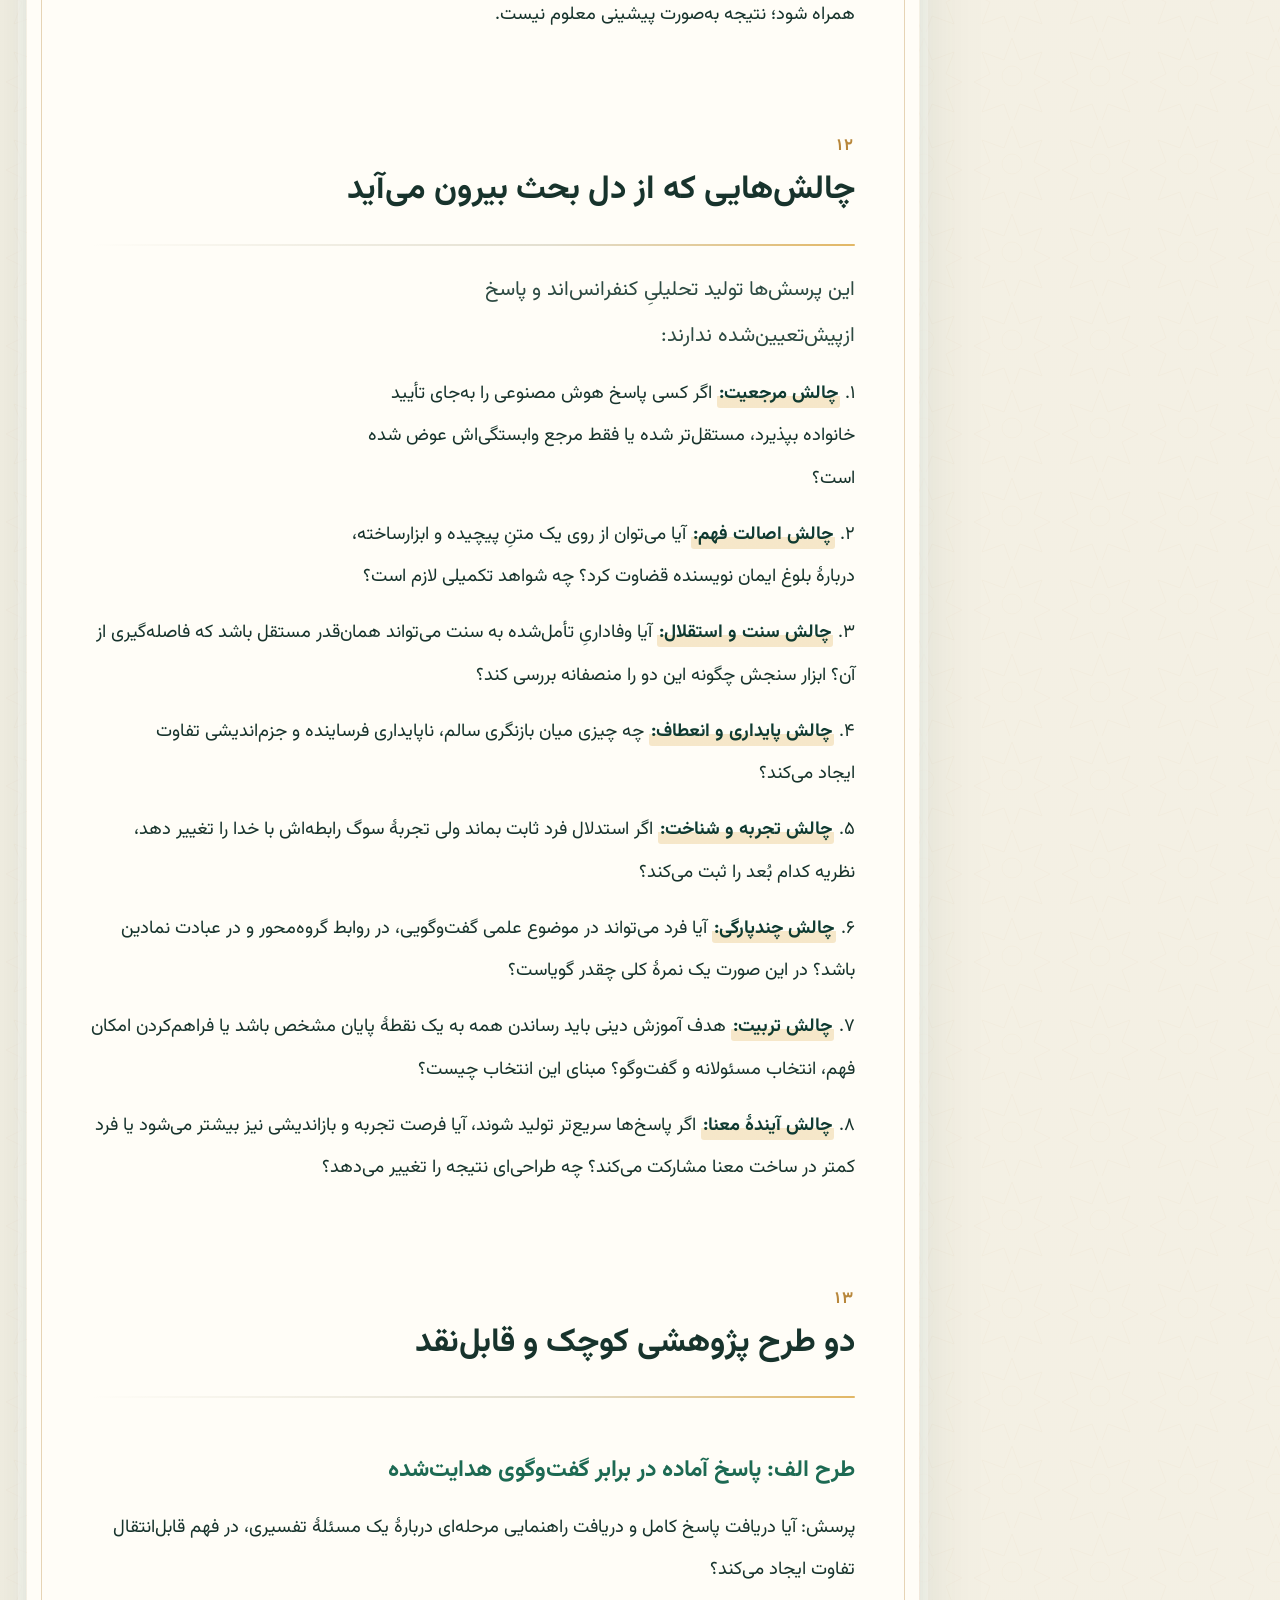
==== commit 68661373: "Premium frames, backgrounds and cards for deck and paper" ====
--- a/conference.html
+++ b/conference.html
@@ -209,6 +209,31 @@
 #content strong{background:linear-gradient(transparent 58%,#e2b76550 58%)}
 .callout{font-size:1.1em;line-height:2.3;font-weight:500}
 .callout strong{background:none;color:var(--accent)}
+
+/* ================= premium frames, backgrounds and cards ================= */
+:root{--pat:url("data:image/svg+xml,%3Csvg xmlns='http://www.w3.org/2000/svg' width='88' height='88' viewBox='0 0 88 88'%3E%3Cg fill='none' stroke='%23b8873b' stroke-width='1'%3E%3Cpath d='M44 6l8 22 22-8-8 22 16 8-16 8 8 22-22-8-8 22-8-22-22 8 8-22-16-8 16-8-8-22 22 8z' stroke-opacity='.55'/%3E%3Ccircle cx='44' cy='44' r='10' stroke-opacity='.45'/%3E%3C/g%3E%3C/svg%3E")}
+body{background-image:var(--pat);background-size:88px;background-blend-mode:multiply}
+body.dark{background-blend-mode:screen}
+.paper{border:1px solid transparent;background:linear-gradient(var(--paper),var(--paper)) padding-box,linear-gradient(160deg,var(--gold-2),transparent 30%,transparent 70%,var(--terra)) border-box;box-shadow:var(--shadow),0 0 0 8px color-mix(in srgb,var(--paper) 55%,transparent)}
+.paper::after{content:'';position:absolute;inset:14px;border:1px solid color-mix(in srgb,var(--gold) 35%,transparent);border-radius:22px;pointer-events:none}
+.sidebar{border:1px solid transparent;background:linear-gradient(color-mix(in srgb,var(--paper) 90%,transparent),color-mix(in srgb,var(--paper) 90%,transparent)) padding-box,linear-gradient(160deg,var(--gold-2),transparent 40%,var(--accent-2)) border-box}
+.hero{box-shadow:var(--shadow),0 0 0 1px #e2b76599,0 0 0 8px var(--bg),0 0 0 9px #e2b76555}
+.hero::before{content:'';position:absolute;inset:16px;border:1px solid #e2b7654d;border-radius:24px;pointer-events:none;z-index:0}
+#content h2{border-bottom:0;padding-bottom:26px}
+#content h2::after{height:2px;width:100%;background:linear-gradient(270deg,var(--gold-2),var(--line) 40%,transparent);}
+#content h2.in::after{width:100%}
+#content h2::before{display:inline-flex;align-items:center;gap:10px;font-size:.5em}
+#content h2:not(:first-child){margin-top:96px}
+.callout{border:1px solid transparent;background:linear-gradient(var(--paper-2),var(--paper-2)) padding-box,linear-gradient(135deg,var(--gold-2),transparent 50%,var(--accent-2)) border-box;box-shadow:0 18px 40px -26px #0f3a3160}
+.table-wrap{border:1px solid transparent;background:linear-gradient(var(--paper),var(--paper)) padding-box,linear-gradient(135deg,var(--gold-2),var(--line) 50%,var(--accent-2)) border-box;box-shadow:0 22px 44px -28px #0f3a3170}
+th{background:var(--pat) center/60px,linear-gradient(135deg,var(--forest),#14594a);background-blend-mode:soft-light,normal}
+h3.stage{border:1px solid transparent;background:linear-gradient(var(--paper),var(--paper)) padding-box,linear-gradient(270deg,var(--gold-2),var(--line) 60%) border-box;box-shadow:0 14px 30px -22px #0f3a3160}
+.toolbar{box-shadow:0 1px 0 color-mix(in srgb,var(--gold-2) 40%,transparent),0 18px 40px -30px #000}
+.footer::before{content:'✦ ✦ ✦';display:block;color:var(--gold);letter-spacing:10px;margin-bottom:12px}
+@media print{.paper::after,.hero::before{display:none}body{background-image:none}}
+#content h2::before{display:block!important}
+body{background-image:linear-gradient(#f4f0e4ee,#f4f0e4ee),var(--pat);background-blend-mode:normal}
+body.dark{background-image:linear-gradient(#0b1a17ee,#0b1a17ee),var(--pat);background-blend-mode:normal}
 </style></head>
 <body id="top"><a class="skip" href="#main">رفتن به متن کنفرانس</a><div class="aurora" aria-hidden="true"><i></i><i></i><i></i></div><div class="grain" aria-hidden="true"></div><div class="progress" id="progress" aria-hidden="true"></div>
 <header class="toolbar"><a class="brand" href="#top"><span class="brand-mark" aria-hidden="true">ف</span><span>تحول ایمان<small>روان‌شناسی تحولی دینی · پروندهٔ کنفرانس</small></span></a><div class="actions"><a class="btn" href="index.html" title="ارائهٔ تعاملی">🎞 <span>ارائهٔ تعاملی</span></a><button class="btn icon" id="theme" type="button" aria-pressed="false">◐ <span>حالت شب</span></button><button class="btn icon" id="print" type="button">⎙ <span>چاپ / PDF</span></button><a class="btn icon" href="کنفرانس-تحول-ایمان-فاولر.md" download>⇩ <span>Markdown</span></a></div></header>
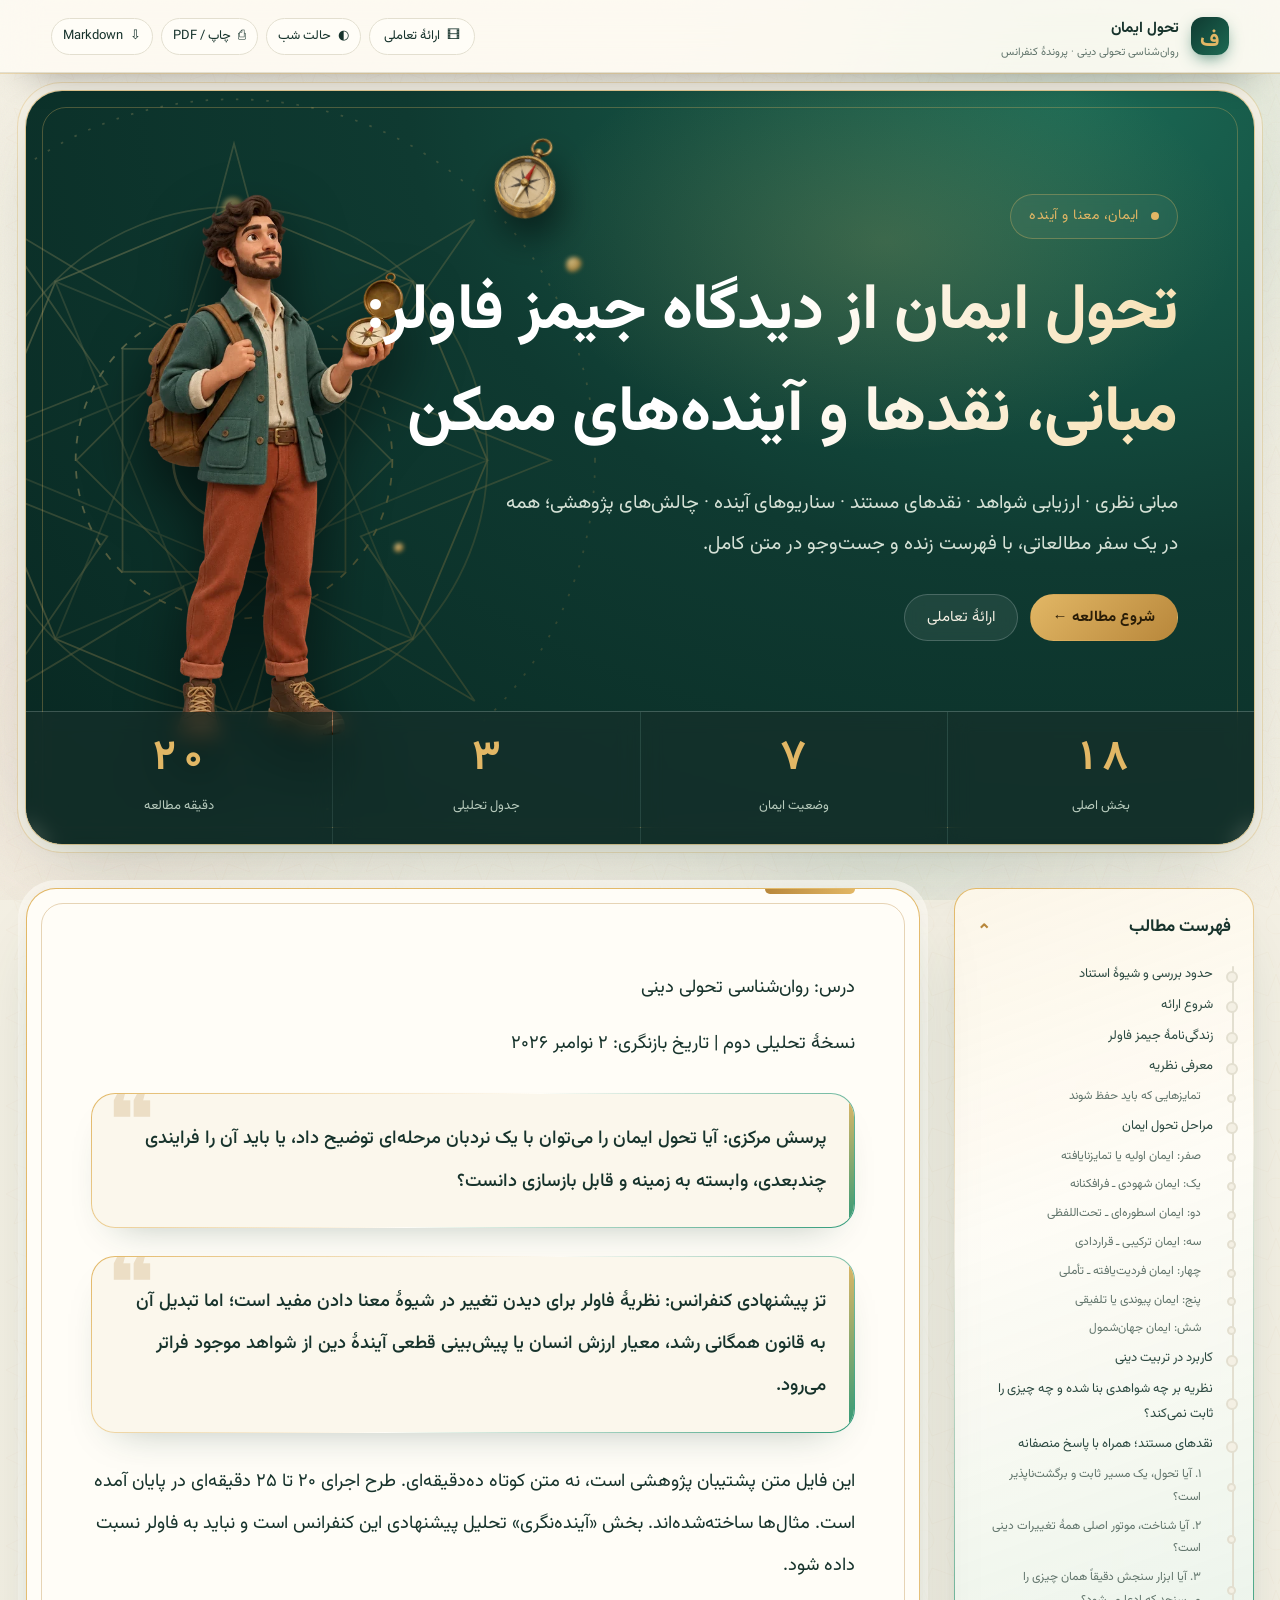
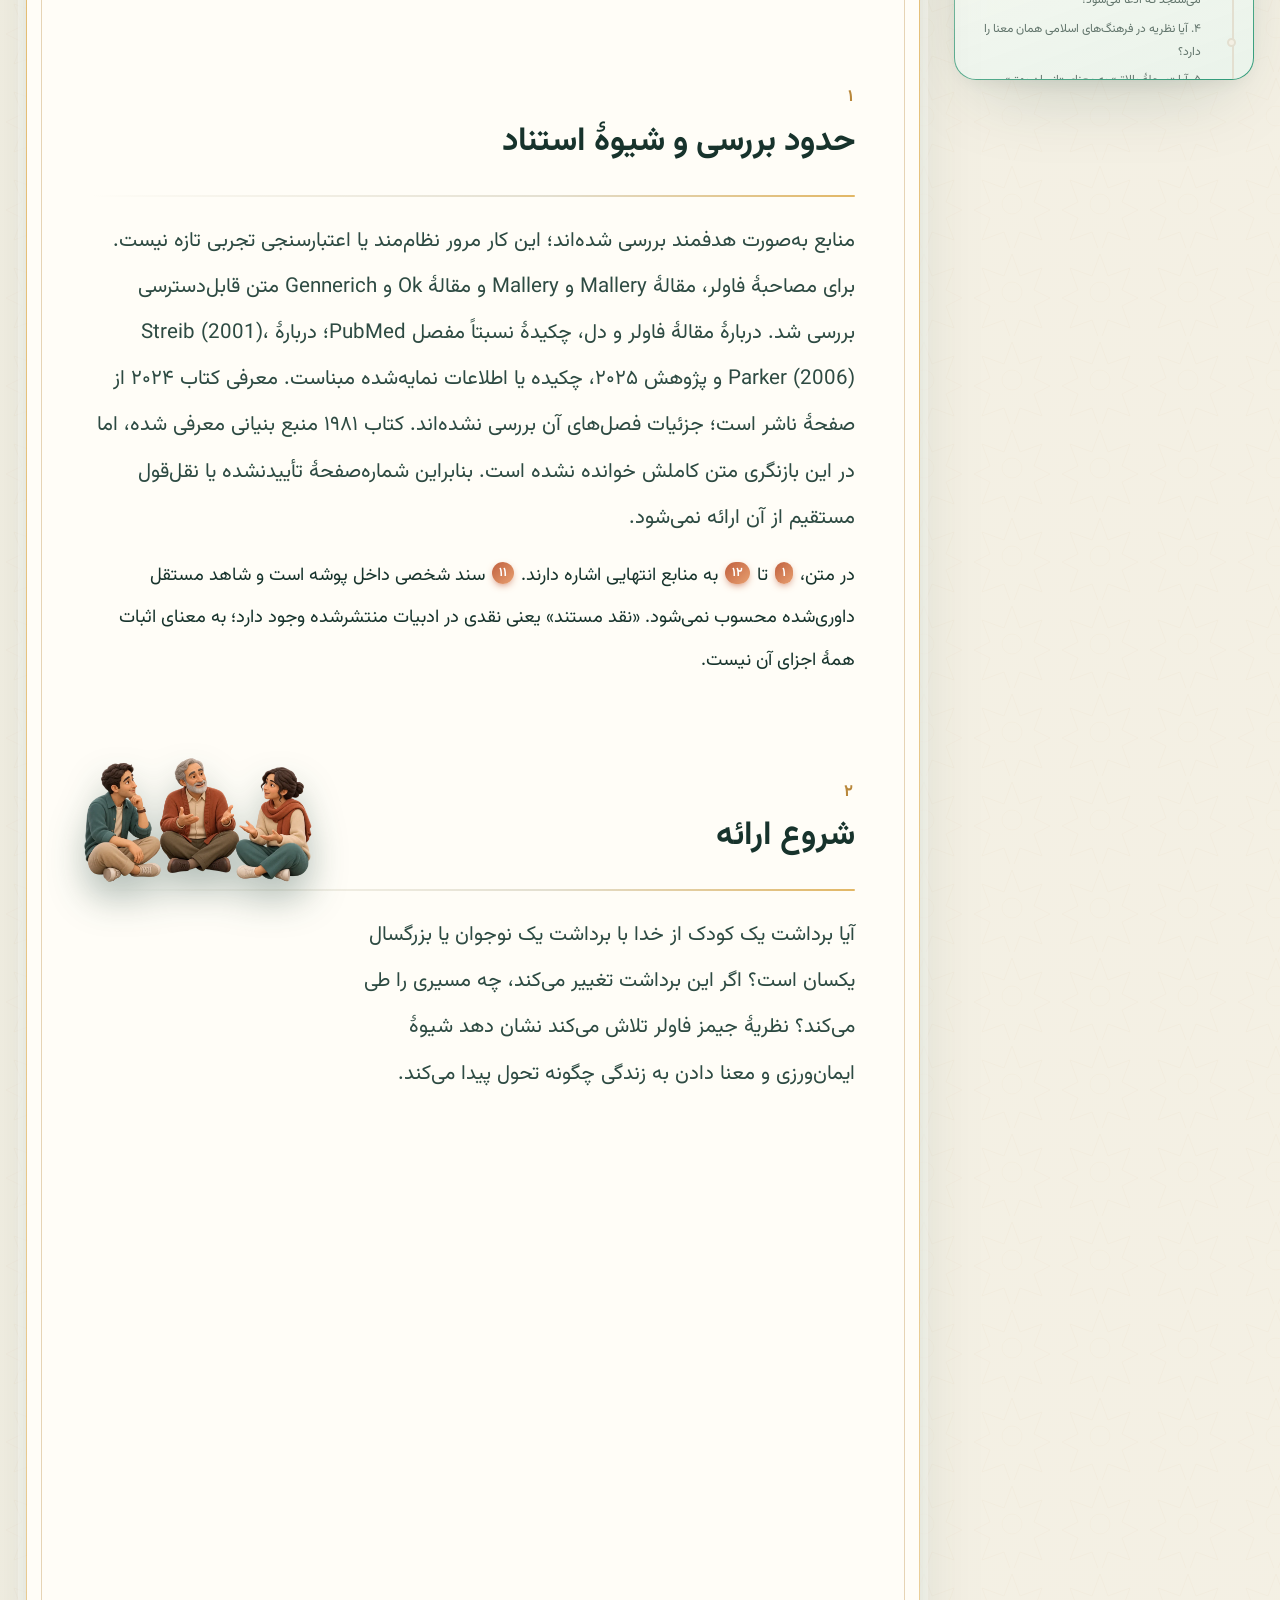
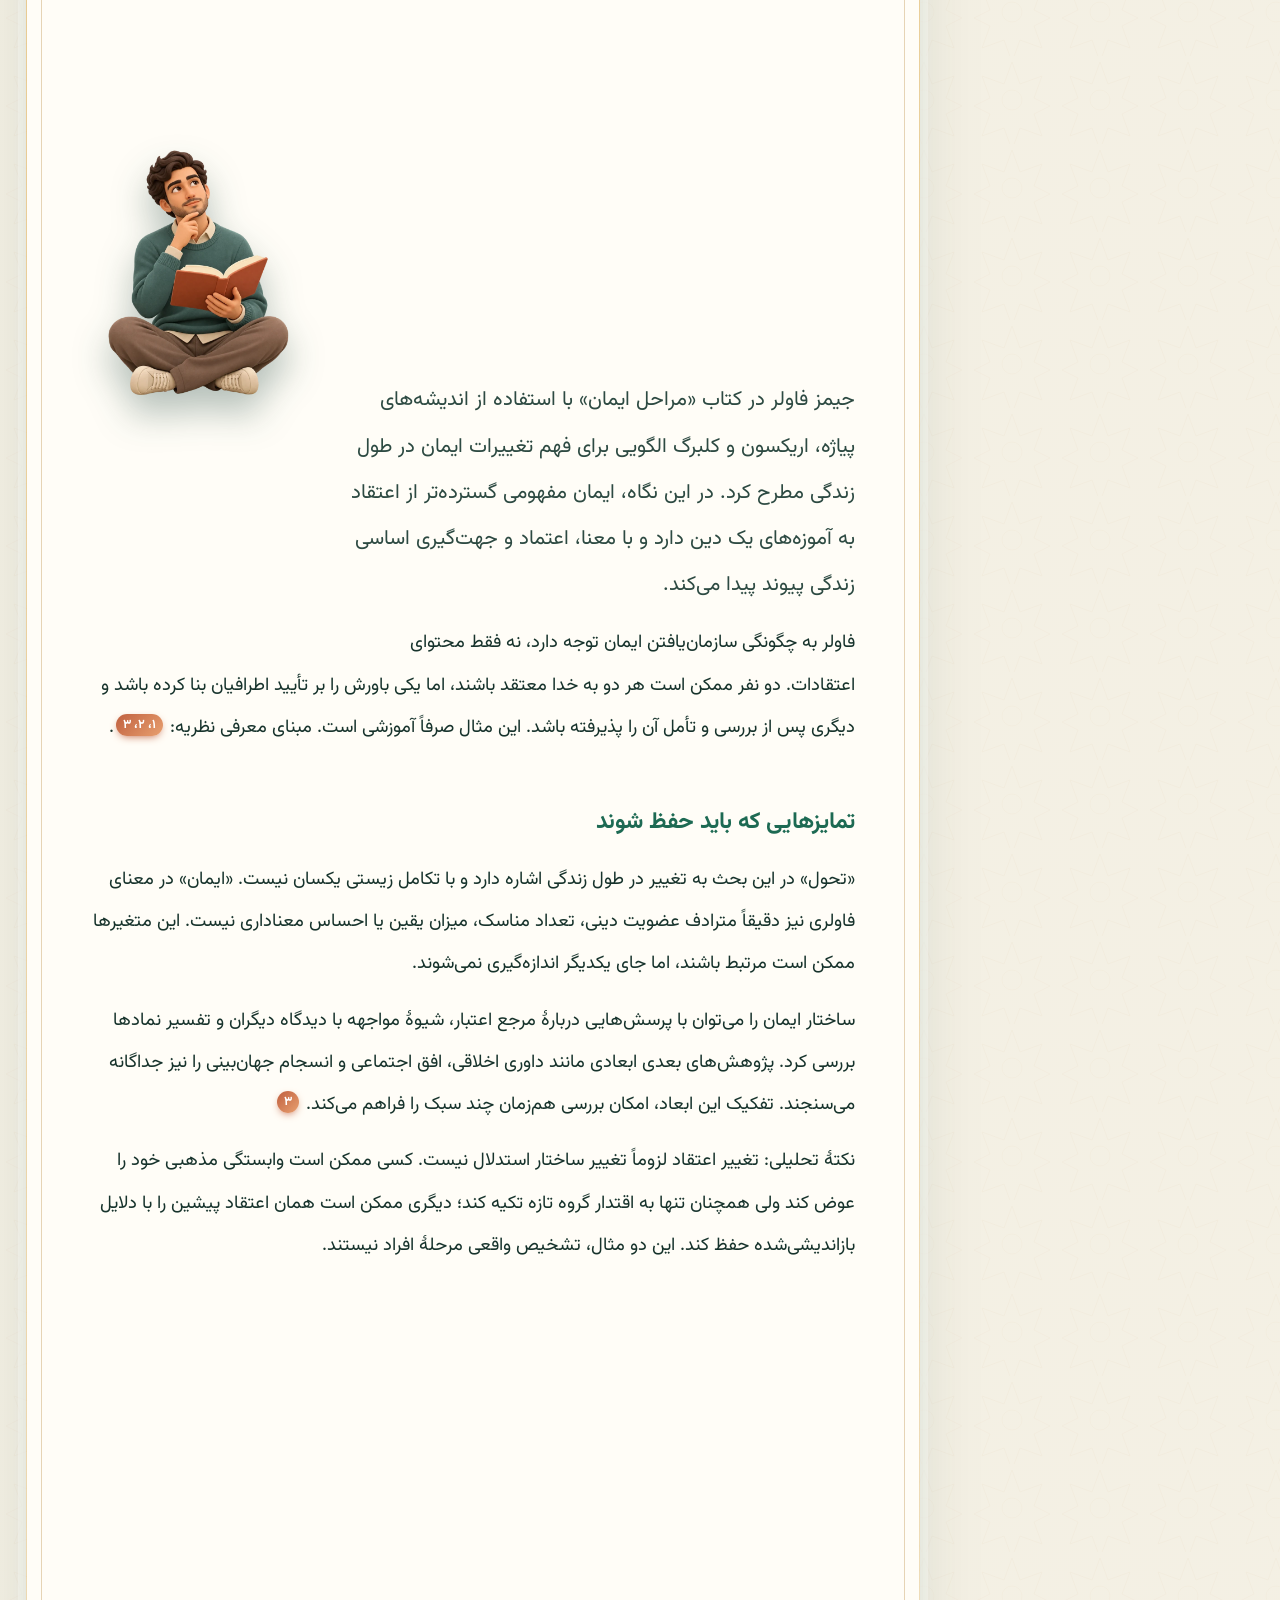
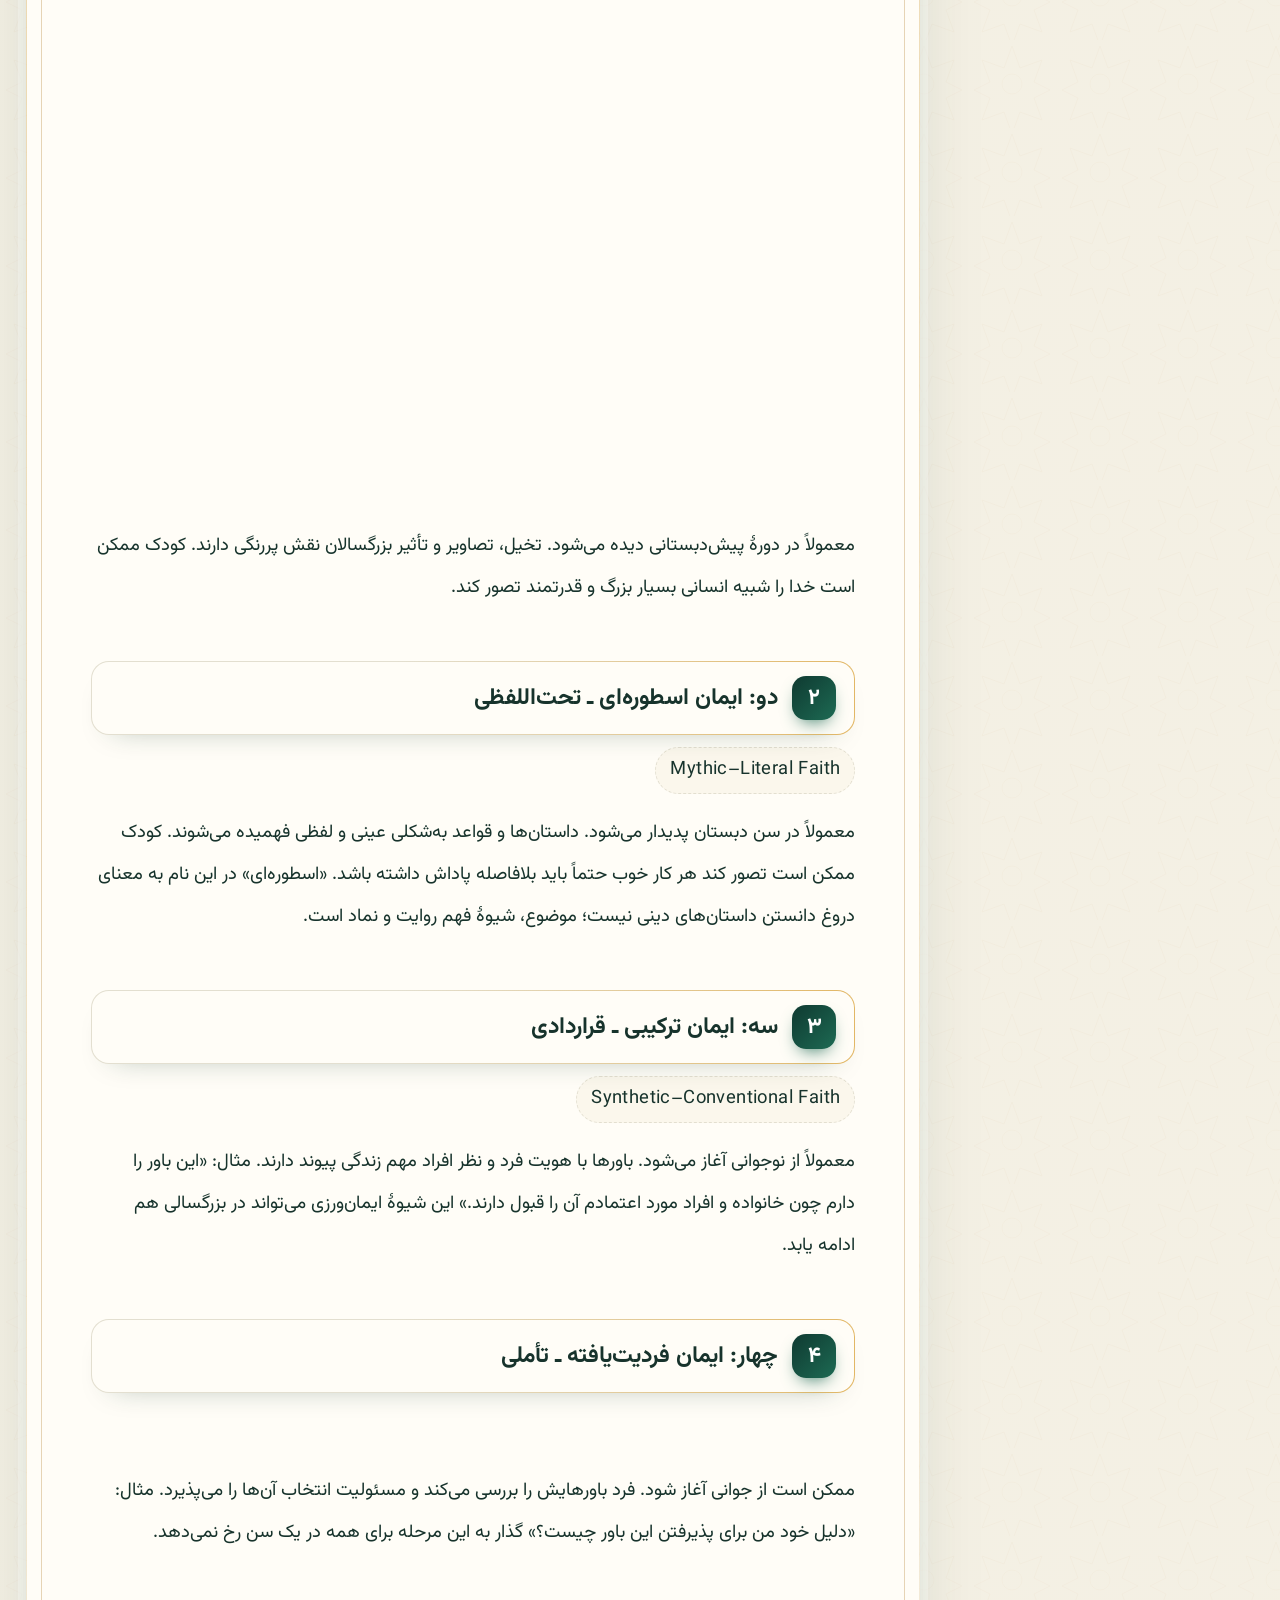
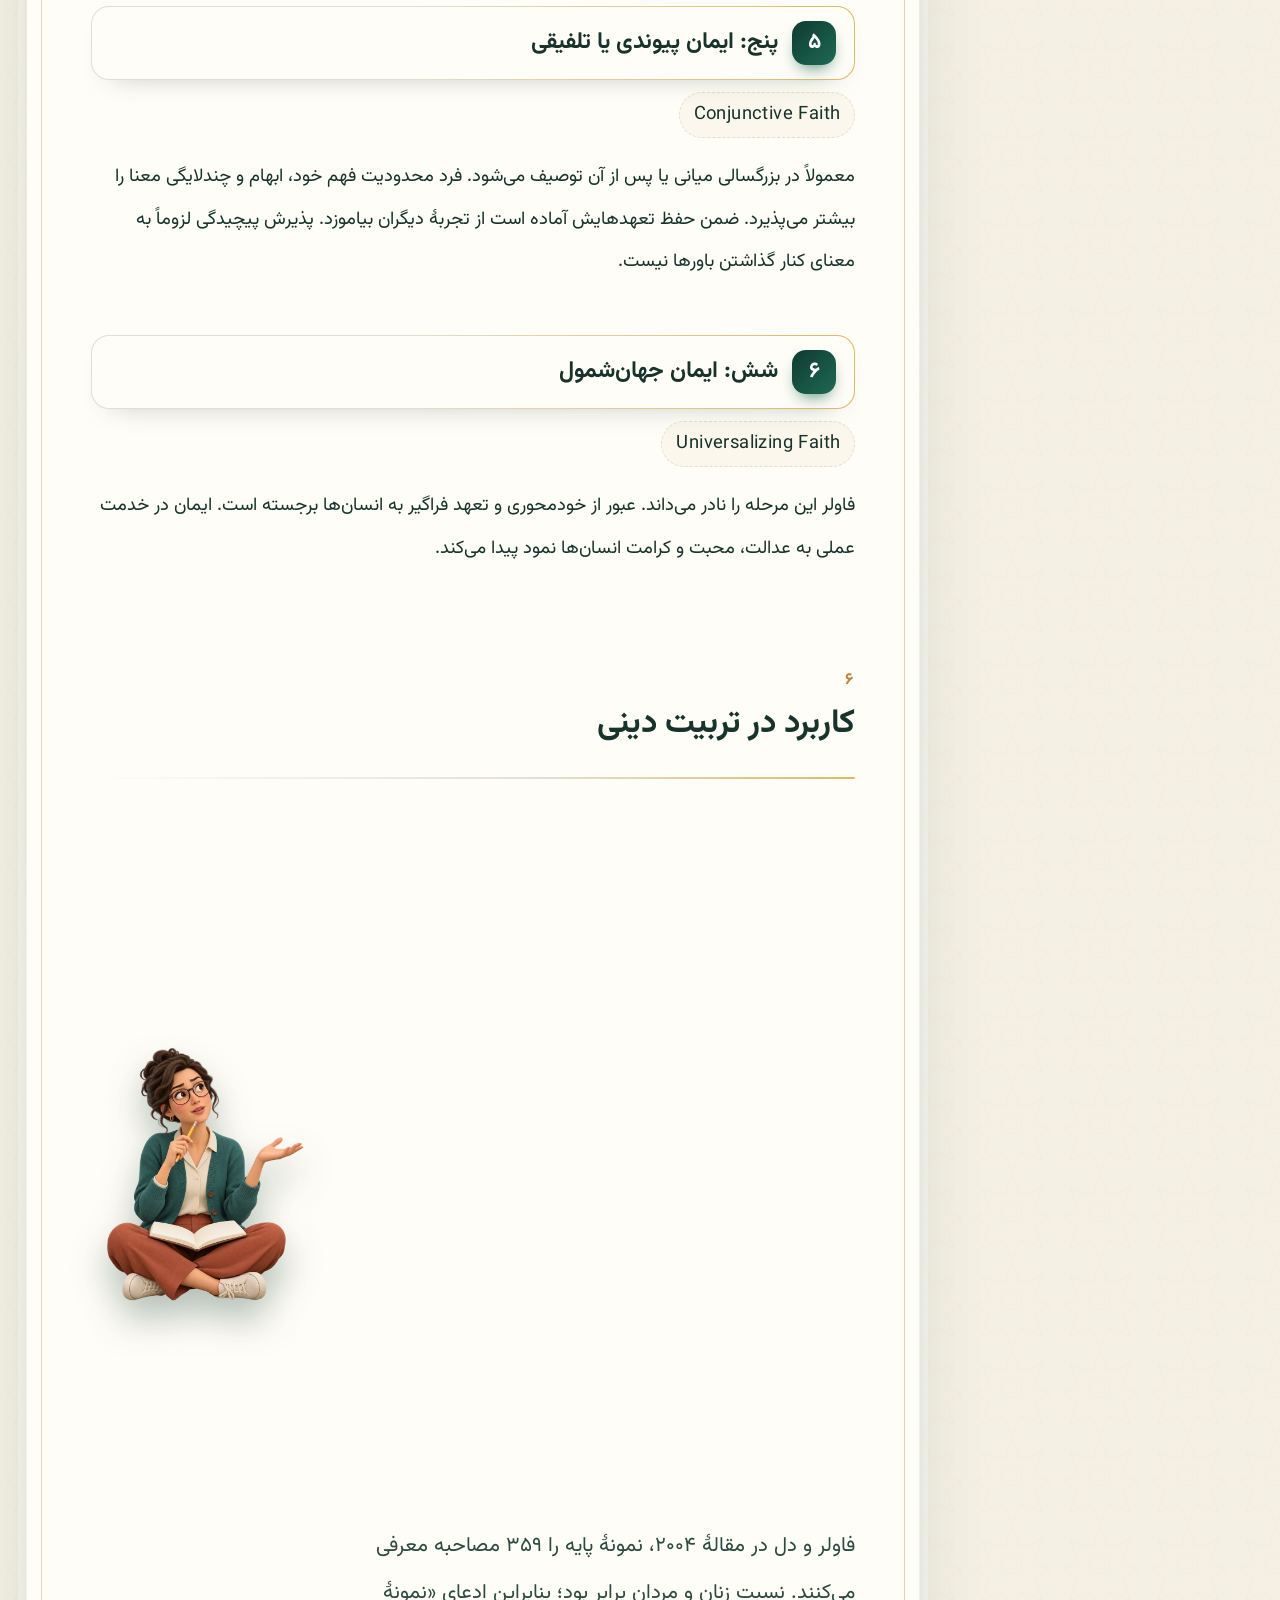
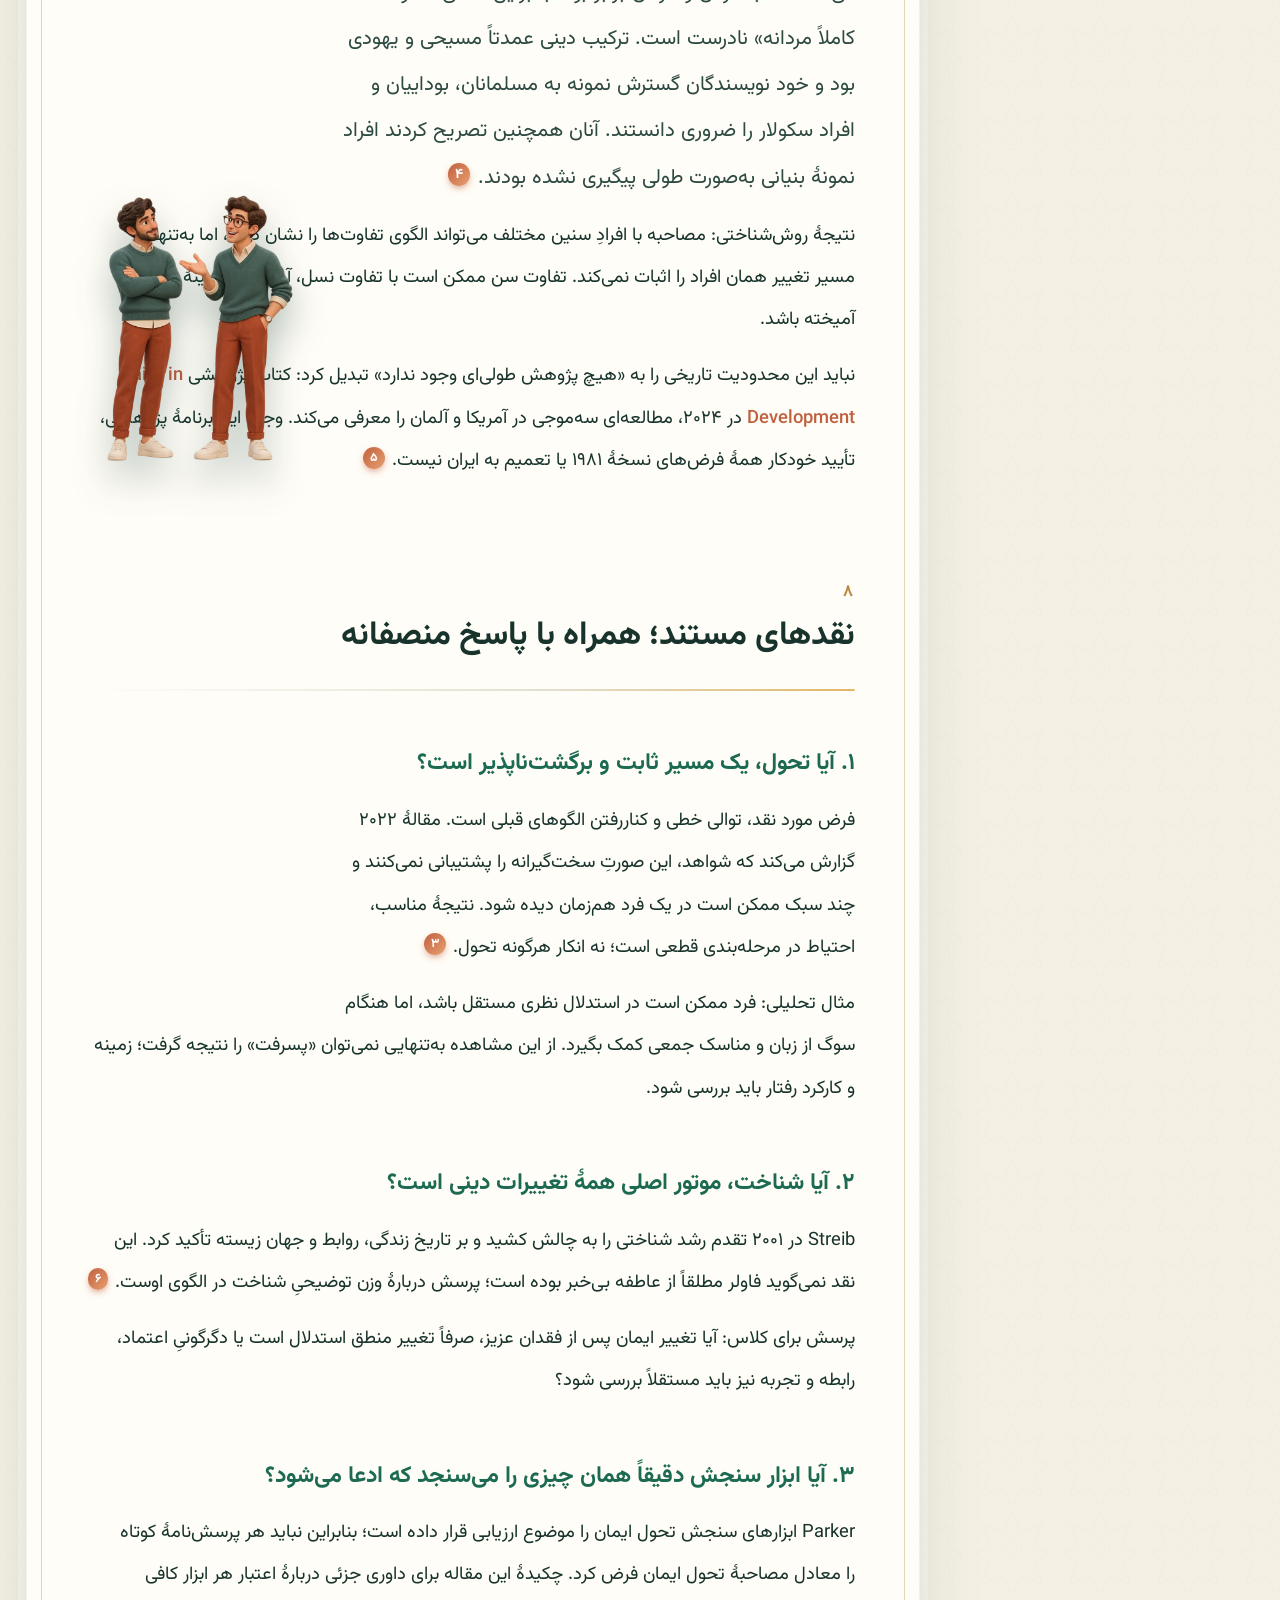
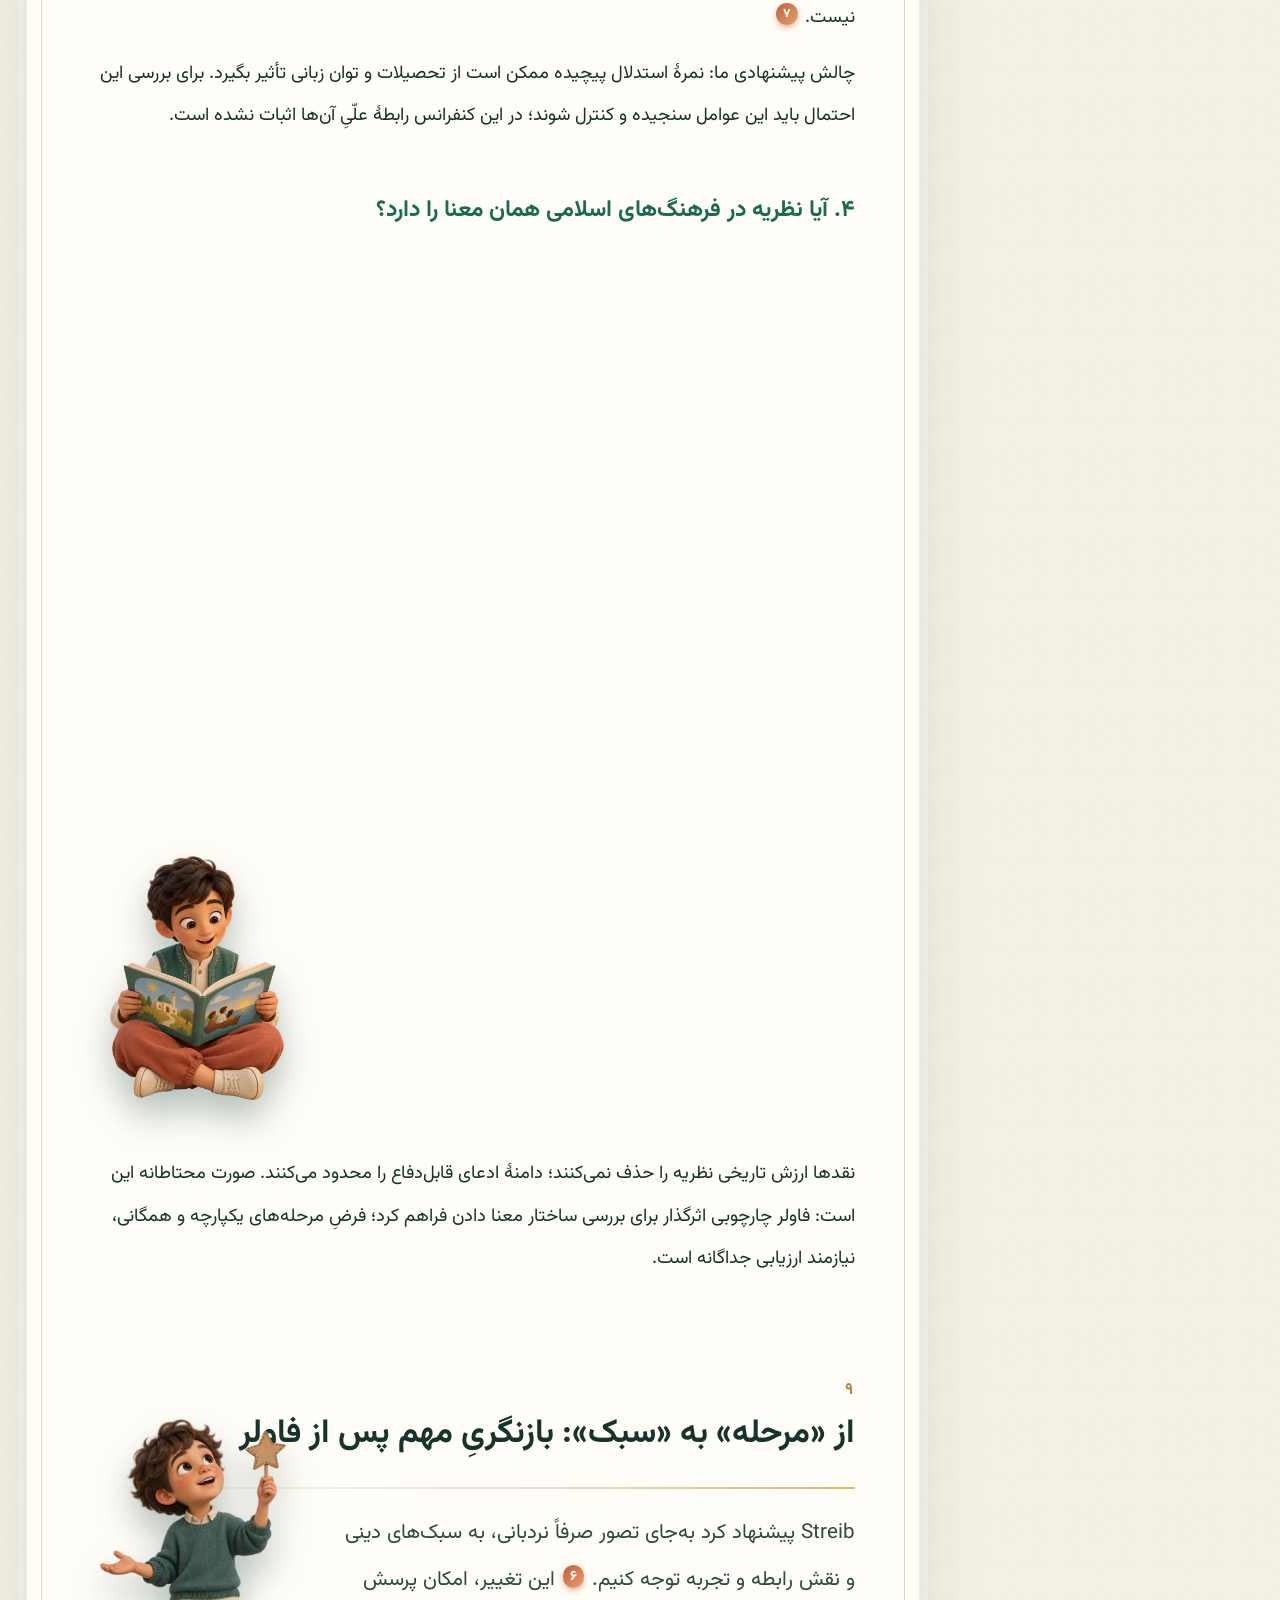
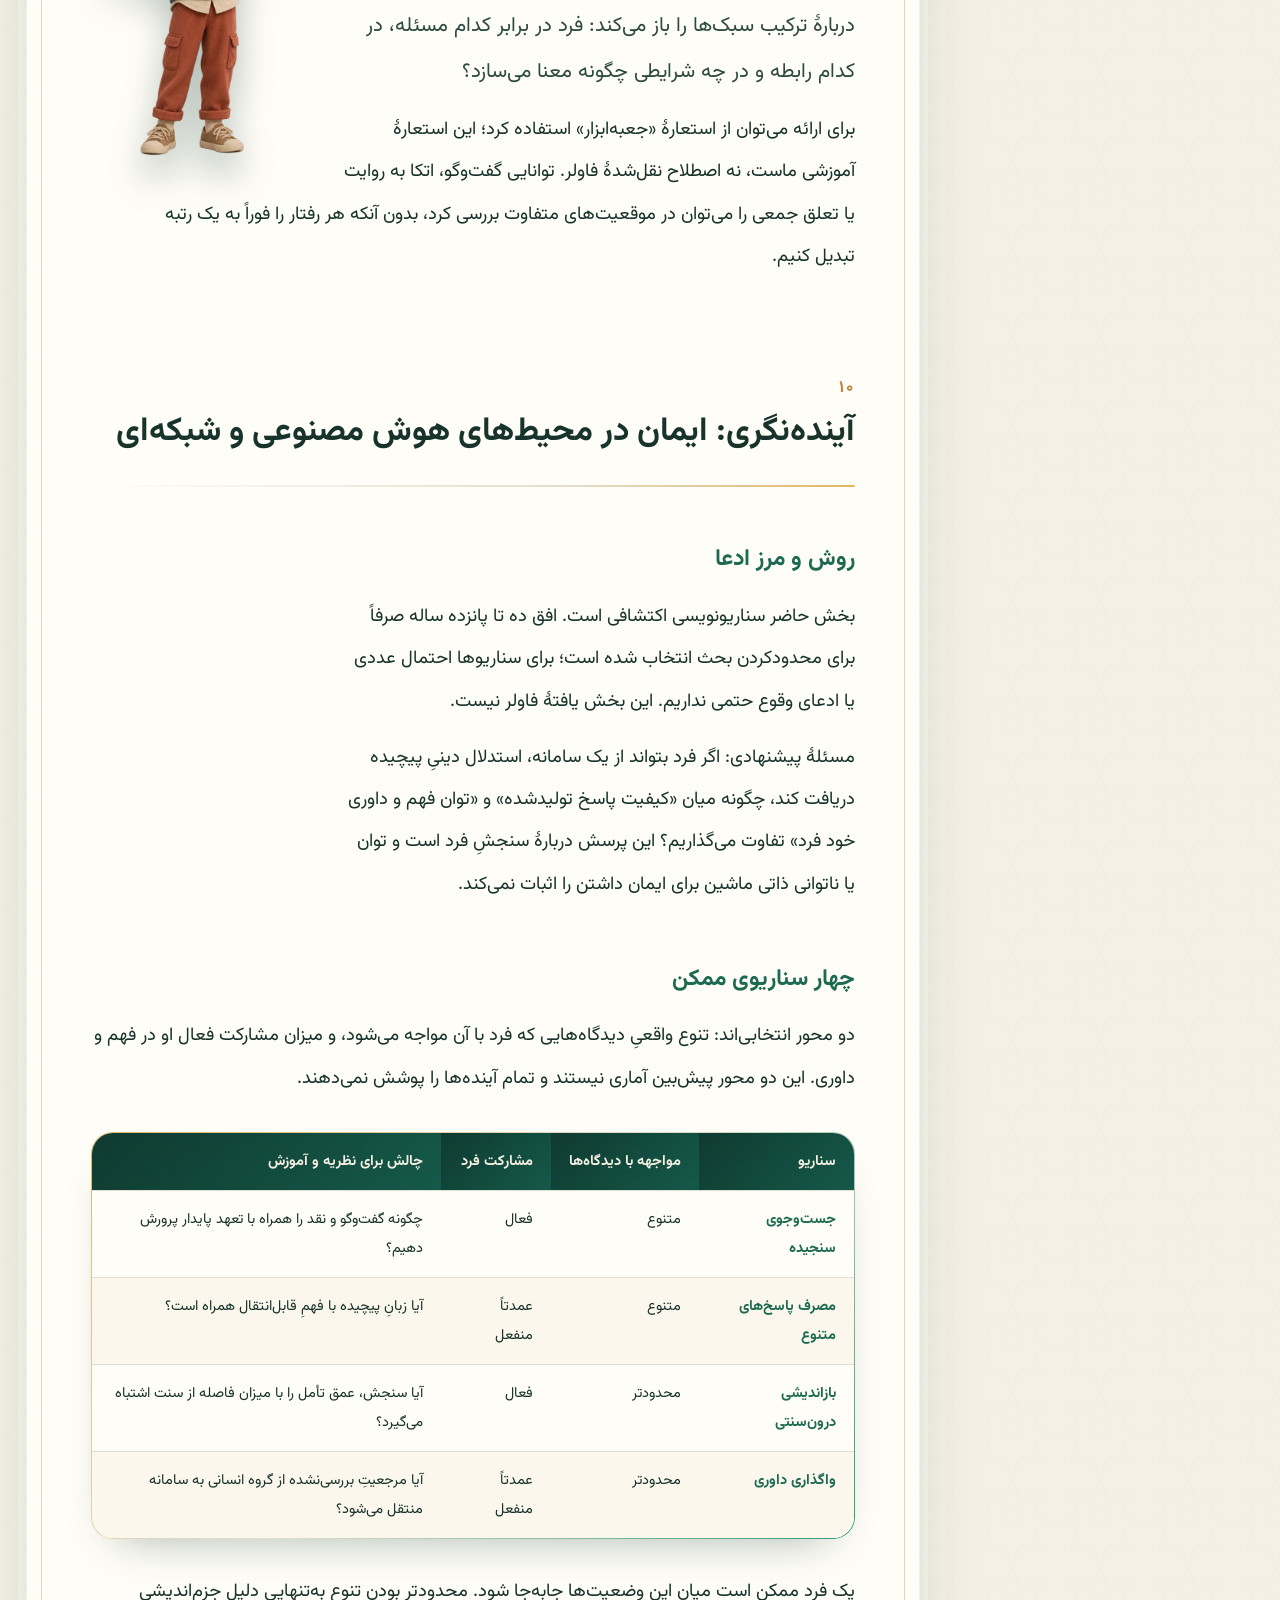
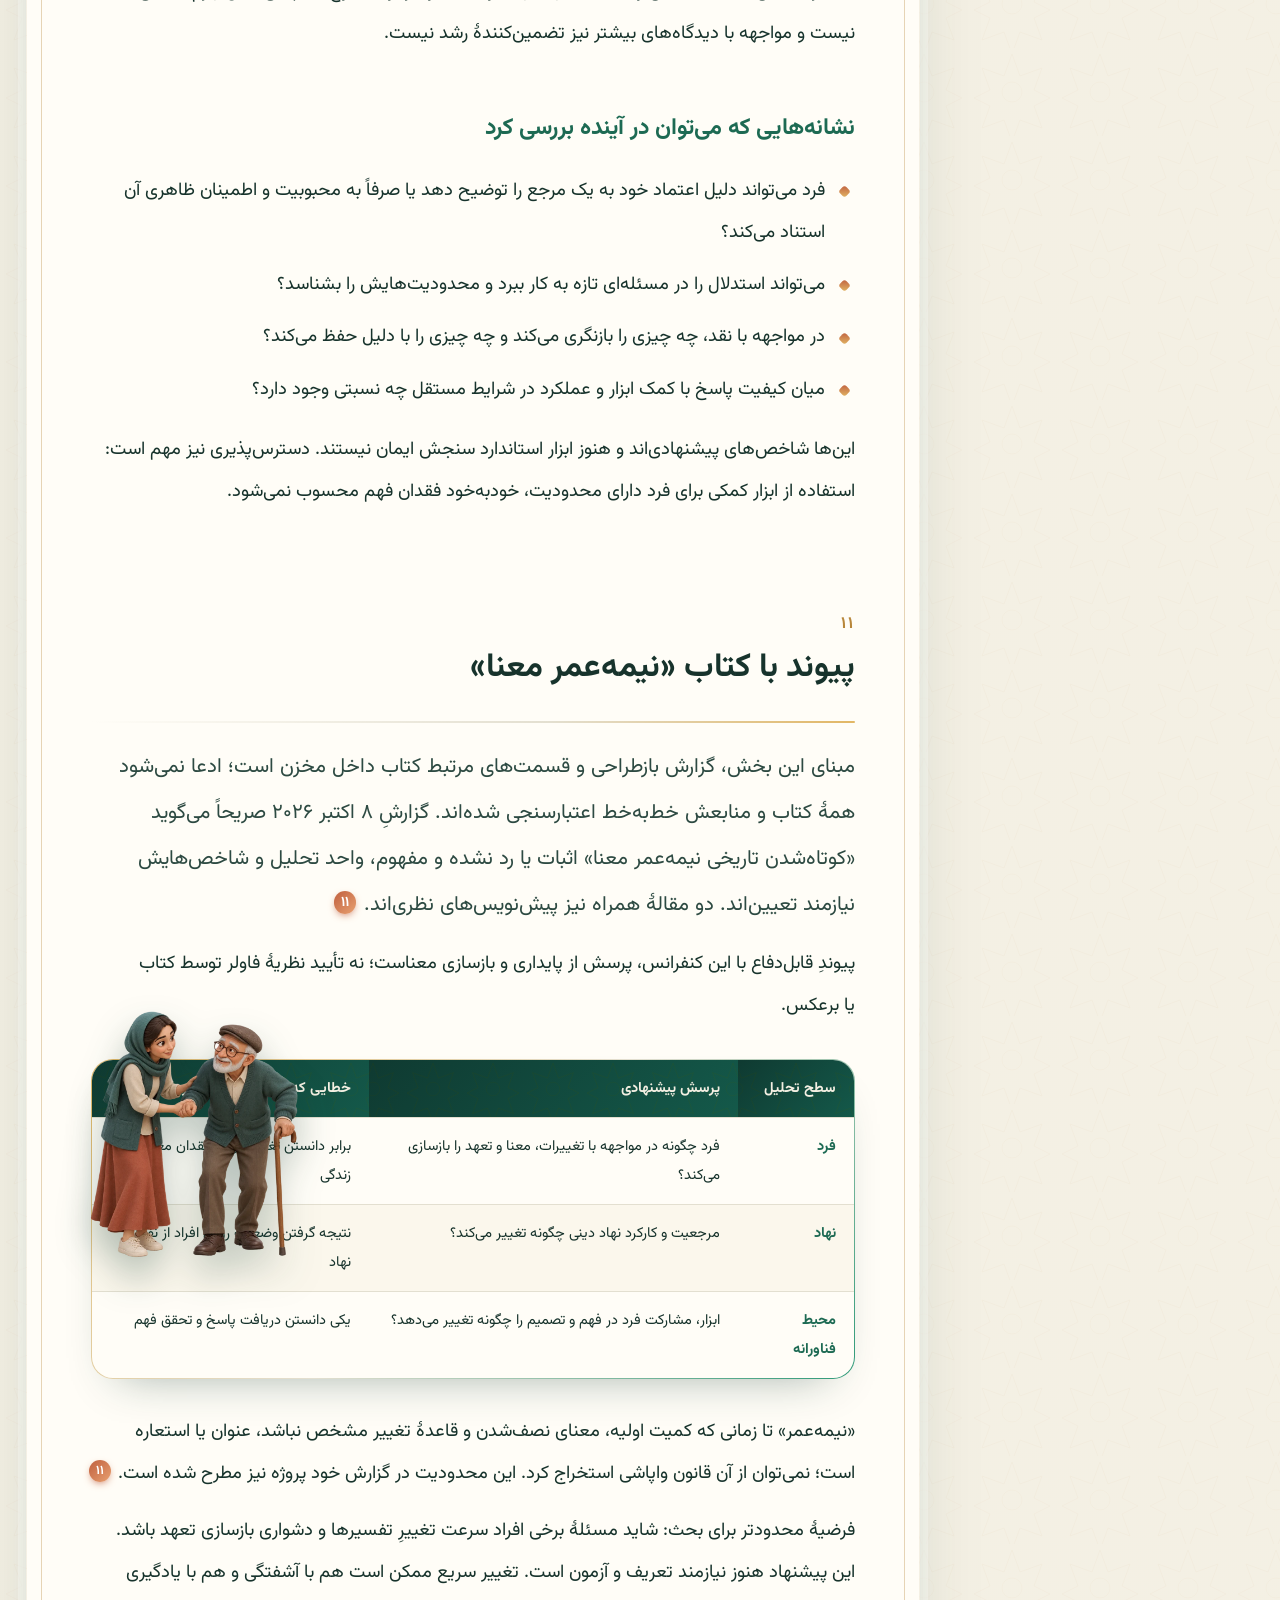
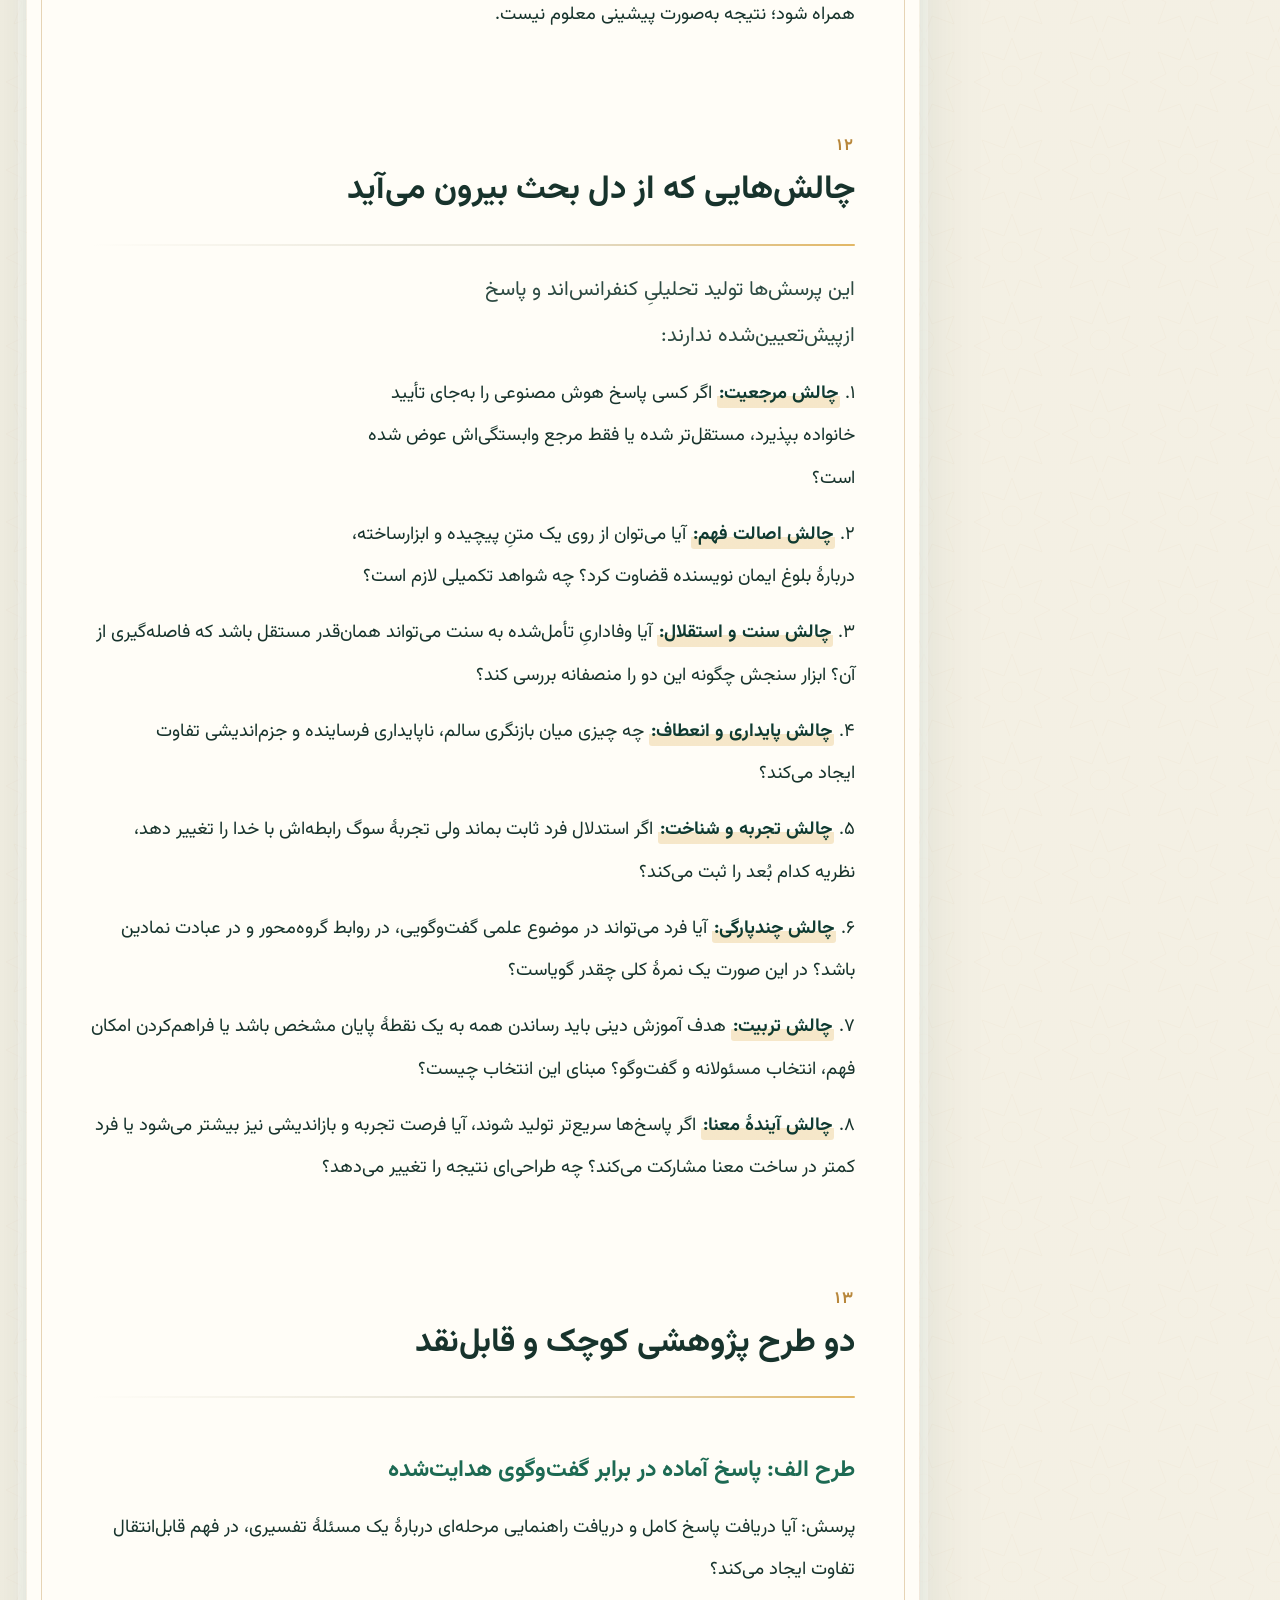
==== commit 3d98edf0: "Interactive scenes: compass, puzzle, sprout, book; pointer tilt, trail, reading-growth sprout" ====
--- a/conference.html
+++ b/conference.html
@@ -234,14 +234,24 @@
 #content h2::before{display:block!important}
 body{background-image:linear-gradient(#f4f0e4ee,#f4f0e4ee),var(--pat);background-blend-mode:normal}
 body.dark{background-image:linear-gradient(#0b1a17ee,#0b1a17ee),var(--pat);background-blend-mode:normal}
+
+/* compass + growing sprout */
+.hero-compass{position:absolute;z-index:1;top:7%;left:36%;width:clamp(70px,9vw,128px);height:auto;filter:drop-shadow(0 18px 18px #0008);animation:heroBob 8s ease-in-out infinite;will-change:transform;cursor:pointer}
+.grow{position:fixed;z-index:45;bottom:20px;left:88px;width:64px;height:78px;padding:0;border:0;background:none;cursor:pointer;opacity:0;transform:translateY(20px);pointer-events:none;transition:opacity .4s,transform .4s}
+.grow.show{opacity:1;transform:none;pointer-events:auto}
+.grow img{position:absolute;bottom:0;left:50%;width:78px;height:auto;transform-origin:50% 100%;transform:translateX(-50%) scale(var(--g,.5));filter:drop-shadow(0 8px 8px #0f3a3150);transition:transform .25s}
+.grow span{position:absolute;top:-6px;left:50%;transform:translateX(-50%);font-size:11px;background:var(--forest);color:#f3efe2;border-radius:100px;padding:0 8px;line-height:20px;white-space:nowrap}
+.grow:hover img{rotate:-6deg}
+@media(max-width:820px){.hero-compass{left:auto;right:14px;top:14px}.grow{left:70px;bottom:12px}}
+@media print{.hero-compass,.grow{display:none!important}}
 </style></head>
 <body id="top"><a class="skip" href="#main">رفتن به متن کنفرانس</a><div class="aurora" aria-hidden="true"><i></i><i></i><i></i></div><div class="grain" aria-hidden="true"></div><div class="progress" id="progress" aria-hidden="true"></div>
 <header class="toolbar"><a class="brand" href="#top"><span class="brand-mark" aria-hidden="true">ف</span><span>تحول ایمان<small>روان‌شناسی تحولی دینی · پروندهٔ کنفرانس</small></span></a><div class="actions"><a class="btn" href="index.html" title="ارائهٔ تعاملی">🎞 <span>ارائهٔ تعاملی</span></a><button class="btn icon" id="theme" type="button" aria-pressed="false">◐ <span>حالت شب</span></button><button class="btn icon" id="print" type="button">⎙ <span>چاپ / PDF</span></button><a class="btn icon" href="کنفرانس-تحول-ایمان-فاولر.md" download>⇩ <span>Markdown</span></a></div></header>
-<header class="hero" id="hero"><div class="hero-art" aria-hidden="true"><svg viewBox="-300 -300 600 600" aria-hidden="true"><defs><linearGradient id="gg" x1="0" y1="0" x2="1" y2="1"><stop offset="0" stop-color="#f3d28f"/><stop offset="1" stop-color="#b8873b"/></linearGradient></defs><g fill="none" stroke="url(#gg)" stroke-width="1.4"><g class="ring r3"><circle r="285" stroke-dasharray="2 10" opacity=".6"/><g id="st"><path d="M0-250 L40-100 L190-190 L100-60 L250 0 L100 60 L190 190 L40 100 L0 250 L-40 100 L-190 190 L-100 60 L-250 0 L-100 -60 L-190 -190 L-40 -100Z" opacity=".55"/></g></g><g class="ring"><circle r="200" opacity=".5"/><path d="M0-200 L141 -141 L200 0 L141 141 L0 200 L-141 141 L-200 0 L-141 -141Z" opacity=".7"/><path d="M0-200 L141 141 L-200 0 L141 -141 L0 200 L-141 -141 L200 0 L-141 141Z" opacity=".4"/></g><g class="ring r2"><circle r="125" stroke-dasharray="6 8"/><rect x="-88" y="-88" width="176" height="176" opacity=".6"/><rect x="-88" y="-88" width="176" height="176" transform="rotate(45)" opacity=".6"/></g><g class="pulse"><circle r="48" opacity=".9" stroke-width="2"/><circle r="22" fill="url(#gg)" stroke="none" opacity=".85"/></g></g></svg></div><img class="hero-char" src="assets/chars/c1.webp" alt="" aria-hidden="true" onerror="this.remove()"><i class="orb a"></i><i class="orb b"></i><i class="orb c"></i>
+<header class="hero" id="hero"><div class="hero-art" aria-hidden="true"><svg viewBox="-300 -300 600 600" aria-hidden="true"><defs><linearGradient id="gg" x1="0" y1="0" x2="1" y2="1"><stop offset="0" stop-color="#f3d28f"/><stop offset="1" stop-color="#b8873b"/></linearGradient></defs><g fill="none" stroke="url(#gg)" stroke-width="1.4"><g class="ring r3"><circle r="285" stroke-dasharray="2 10" opacity=".6"/><g id="st"><path d="M0-250 L40-100 L190-190 L100-60 L250 0 L100 60 L190 190 L40 100 L0 250 L-40 100 L-190 190 L-100 60 L-250 0 L-100 -60 L-190 -190 L-40 -100Z" opacity=".55"/></g></g><g class="ring"><circle r="200" opacity=".5"/><path d="M0-200 L141 -141 L200 0 L141 141 L0 200 L-141 141 L-200 0 L-141 -141Z" opacity=".7"/><path d="M0-200 L141 141 L-200 0 L141 -141 L0 200 L-141 -141 L200 0 L-141 141Z" opacity=".4"/></g><g class="ring r2"><circle r="125" stroke-dasharray="6 8"/><rect x="-88" y="-88" width="176" height="176" opacity=".6"/><rect x="-88" y="-88" width="176" height="176" transform="rotate(45)" opacity=".6"/></g><g class="pulse"><circle r="48" opacity=".9" stroke-width="2"/><circle r="22" fill="url(#gg)" stroke="none" opacity=".85"/></g></g></svg></div><img class="hero-char" src="assets/chars/c1.webp" alt="" aria-hidden="true" onerror="this.remove()"><img class="hero-compass" id="hero-compass" src="assets/chars/k1.webp" alt="" aria-hidden="true" onerror="this.remove()"><i class="orb a"></i><i class="orb b"></i><i class="orb c"></i>
 <div class="hero-inner"><p class="eyebrow">ایمان، معنا و آینده</p><h1>تحول ایمان از دیدگاه جیمز فاولر: مبانی، نقدها و آینده‌های ممکن</h1><p class="lede">مبانی نظری · ارزیابی شواهد · نقدهای مستند · سناریوهای آینده · چالش‌های پژوهشی؛ همه در یک سفر مطالعاتی، با فهرست زنده و جست‌وجو در متن کامل.</p><div class="hero-cta"><a class="btn gold" href="#section-1">شروع مطالعه ←</a><a class="btn" href="index.html">ارائهٔ تعاملی</a></div></div>
 <div class="stats"><div class="stat"><b data-count="sections">۰</b><span>بخش اصلی</span></div><div class="stat"><b data-count="stages">۰</b><span>وضعیت ایمان</span></div><div class="stat"><b data-count="tables">۰</b><span>جدول تحلیلی</span></div><div class="stat"><b data-count="minutes">۰</b><span>دقیقه مطالعه</span></div></div></header>
 <div class="layout"><aside class="sidebar" aria-label="ابزار مطالعه"><details open id="outline"><summary>فهرست مطالب</summary><nav aria-label="فهرست بخش‌های کنفرانس"><a class="toc-level-2" href="#section-1">حدود بررسی و شیوهٔ استناد</a><a class="toc-level-2" href="#section-2">شروع ارائه</a><a class="toc-level-2" href="#section-3">زندگی‌نامهٔ جیمز فاولر</a><a class="toc-level-2" href="#section-4">معرفی نظریه</a><a class="toc-level-3" href="#section-5">تمایزهایی که باید حفظ شوند</a><a class="toc-level-2" href="#section-6">مراحل تحول ایمان</a><a class="toc-level-3" href="#section-7">صفر: ایمان اولیه یا تمایزنایافته</a><a class="toc-level-3" href="#section-8">یک: ایمان شهودی ـ فرافکنانه</a><a class="toc-level-3" href="#section-9">دو: ایمان اسطوره‌ای ـ تحت‌اللفظی</a><a class="toc-level-3" href="#section-10">سه: ایمان ترکیبی ـ قراردادی</a><a class="toc-level-3" href="#section-11">چهار: ایمان فردیت‌یافته ـ تأملی</a><a class="toc-level-3" href="#section-12">پنج: ایمان پیوندی یا تلفیقی</a><a class="toc-level-3" href="#section-13">شش: ایمان جهان‌شمول</a><a class="toc-level-2" href="#section-14">کاربرد در تربیت دینی</a><a class="toc-level-2" href="#section-15">نظریه بر چه شواهدی بنا شده و چه چیزی را ثابت نمی‌کند؟</a><a class="toc-level-2" href="#section-16">نقدهای مستند؛ همراه با پاسخ منصفانه</a><a class="toc-level-3" href="#section-17">۱. آیا تحول، یک مسیر ثابت و برگشت‌ناپذیر است؟</a><a class="toc-level-3" href="#section-18">۲. آیا شناخت، موتور اصلی همهٔ تغییرات دینی است؟</a><a class="toc-level-3" href="#section-19">۳. آیا ابزار سنجش دقیقاً همان چیزی را می‌سنجد که ادعا می‌شود؟</a><a class="toc-level-3" href="#section-20">۴. آیا نظریه در فرهنگ‌های اسلامی همان معنا را دارد؟</a><a class="toc-level-3" href="#section-21">۵. آیا «مرحلهٔ بالاتر» به معنای «انسان بهتر» است؟</a><a class="toc-level-3" href="#section-22">۶. آیا افزایش شک، الزاماً رشد یا الزاماً ترک دین است؟</a><a class="toc-level-3" href="#section-23">جمع‌بندی نقدها</a><a class="toc-level-2" href="#section-24">از «مرحله» به «سبک»: بازنگریِ مهم پس از فاولر</a><a class="toc-level-2" href="#section-25">آینده‌نگری: ایمان در محیط‌های هوش مصنوعی و شبکه‌ای</a><a class="toc-level-3" href="#section-26">روش و مرز ادعا</a><a class="toc-level-3" href="#section-27">چهار سناریوی ممکن</a><a class="toc-level-3" href="#section-28">نشانه‌هایی که می‌توان در آینده بررسی کرد</a><a class="toc-level-2" href="#section-29">پیوند با کتاب «نیمه‌عمر معنا»</a><a class="toc-level-2" href="#section-30">چالش‌هایی که از دل بحث بیرون می‌آید</a><a class="toc-level-2" href="#section-31">دو طرح پژوهشی کوچک و قابل‌نقد</a><a class="toc-level-3" href="#section-32">طرح الف: پاسخ آماده در برابر گفت‌وگوی هدایت‌شده</a><a class="toc-level-3" href="#section-33">طرح ب: چندبعدی بودن ایمان در تجربهٔ واقعی</a><a class="toc-level-2" href="#section-34">پایان پیشنهادی ارائه</a><a class="toc-level-2" href="#section-35">نقشهٔ اجرای کنفرانس در ۲۰ تا ۲۵ دقیقه</a><a class="toc-level-2" href="#section-36">پاسخ کوتاه به پرسش‌های احتمالی استاد</a><a class="toc-level-2" href="#section-37">منابع و میزان استفاده</a><a class="toc-level-2" href="#section-38">اصلاح‌های مهم نسبت به نسخهٔ اول</a></nav></details><div class="search-box"><label for="search">جست‌وجو در متن کامل <kbd>/</kbd></label><input id="search" class="search" type="search" placeholder="مثلاً: مرجعیت یا آینده" autocomplete="off"><div id="search-status" role="status" aria-live="polite"></div></div><div class="fontctl"><button class="btn icon" id="fs-down" type="button" aria-label="کوچک‌کردن متن">A−</button><button class="btn icon" id="fs-up" type="button" aria-label="بزرگ‌کردن متن">A+</button></div><noscript><p class="no-js">برای جست‌وجو از Ctrl+F و برای چاپ از Ctrl+P استفاده کنید.</p></noscript></aside>
-<main id="main" class="paper"><article id="content"><p>درس: روان‌شناسی تحولی دینی</p><p>نسخهٔ تحلیلی دوم | تاریخ بازنگری: ۲ نوامبر ۲۰۲۶</p><p class="callout">پرسش مرکزی: آیا تحول ایمان را می‌توان با یک نردبان مرحله‌ای توضیح داد، یا باید آن را فرایندی چندبعدی، وابسته به زمینه و قابل بازسازی دانست؟</p><p class="callout">تز پیشنهادی کنفرانس: نظریهٔ فاولر برای دیدن تغییر در شیوهٔ معنا دادن مفید است؛ اما تبدیل آن به قانون همگانی رشد، معیار ارزش انسان یا پیش‌بینی قطعی آیندهٔ دین از شواهد موجود فراتر می‌رود.</p><p>این فایل متن پشتیبان پژوهشی است، نه متن کوتاه ده‌دقیقه‌ای. طرح اجرای ۲۰ تا ۲۵ دقیقه‌ای در پایان آمده است. مثال‌ها ساخته‌شده‌اند. بخش «آینده‌نگری» تحلیل پیشنهادی این کنفرانس است و نباید به فاولر نسبت داده شود.</p><h2 id="section-1" tabindex="-1">حدود بررسی و شیوهٔ استناد</h2><p>منابع به‌صورت هدفمند بررسی شده‌اند؛ این کار مرور نظام‌مند یا اعتبارسنجی تجربی تازه نیست. برای مصاحبهٔ فاولر، مقالهٔ Mallery و Mallery و مقالهٔ Ok و Gennerich متن قابل‌دسترسی بررسی شد. دربارهٔ مقالهٔ فاولر و دل، چکیدهٔ نسبتاً مفصل PubMed؛ دربارهٔ Streib (2001)، Parker (2006) و پژوهش ۲۰۲۵، چکیده یا اطلاعات نمایه‌شده مبناست. معرفی کتاب ۲۰۲۴ از صفحهٔ ناشر است؛ جزئیات فصل‌های آن بررسی نشده‌اند. کتاب ۱۹۸۱ منبع بنیانی معرفی شده، اما در این بازنگری متن کاملش خوانده نشده است. بنابراین شماره‌صفحهٔ تأییدنشده یا نقل‌قول مستقیم از آن ارائه نمی‌شود.</p><p>در متن، [۱] تا [۱۲] به منابع انتهایی اشاره دارند. [۱۱] سند شخصی داخل پوشه است و شاهد مستقل داوری‌شده محسوب نمی‌شود. «نقد مستند» یعنی نقدی در ادبیات منتشرشده وجود دارد؛ به معنای اثبات همهٔ اجزای آن نیست.</p><h2 id="section-2" tabindex="-1">شروع ارائه</h2><p>آیا برداشت یک کودک از خدا با برداشت یک نوجوان یا بزرگسال یکسان است؟ اگر این برداشت تغییر می‌کند، چه مسیری را طی می‌کند؟ نظریهٔ جیمز فاولر تلاش می‌کند نشان دهد شیوهٔ ایمان‌ورزی و معنا دادن به زندگی چگونه تحول پیدا می‌کند.</p><h2 id="section-3" tabindex="-1">زندگی‌نامهٔ جیمز فاولر</h2><p>جیمز دبلیو فاولر سوم، الهی‌دان، پژوهشگر تحول ایمان و استاد الهیات و تحول انسان در دانشگاه اموری بود. او در سال ۱۹۷۷ به هیئت علمی مدرسهٔ الهیات کندلر پیوست و از ۱۹۹۴ تا بازنشستگی در ۲۰۰۵، نخستین مدیر تمام‌وقت مرکز اخلاق اموری بود. [۱۲]</p><p>کتاب «مراحل ایمان» او در ۱۹۸۱ منتشر شد و موضوع اصلی این کنفرانس است. [۱] او در ۱۶ اکتبر ۲۰۱۵، در ۷۵سالگی درگذشت. برای شناخت نظریه، باید هم زمینهٔ الهیاتیِ کار او و هم کوشش او برای مطالعهٔ روان‌شناختیِ ایمان را در نظر گرفت. [۱۲]</p><p>عکس واقعی فاولر در نسخهٔ تصویری از صفحهٔ رسمی مرکز اخلاق دانشگاه اموری استفاده شده است: <a href="https://ethics.emory.edu/about/center-founding.html">منبع عکس</a>. تصاویر دیگرِ تولیدشده در ارائه، مفهومی‌اند و عکس مستند از زندگی فاولر یا شرکت‌کنندگان پژوهش نیستند.</p><h2 id="section-4" tabindex="-1">معرفی نظریه</h2><p>جیمز فاولر در کتاب «مراحل ایمان» با استفاده از اندیشه‌های پیاژه، اریکسون و کلبرگ الگویی برای فهم تغییرات ایمان در طول زندگی مطرح کرد. در این نگاه، ایمان مفهومی گسترده‌تر از اعتقاد به آموزه‌های یک دین دارد و با معنا، اعتماد و جهت‌گیری اساسی زندگی پیوند پیدا می‌کند.</p><p>فاولر به چگونگی سازمان‌یافتن ایمان توجه دارد، نه فقط محتوای اعتقادات. دو نفر ممکن است هر دو به خدا معتقد باشند، اما یکی باورش را بر تأیید اطرافیان بنا کرده باشد و دیگری پس از بررسی و تأمل آن را پذیرفته باشد. این مثال صرفاً آموزشی است. مبنای معرفی نظریه: [۱، ۲، ۳].</p><h3 id="section-5" tabindex="-1">تمایزهایی که باید حفظ شوند</h3><p>«تحول» در این بحث به تغییر در طول زندگی اشاره دارد و با تکامل زیستی یکسان نیست. «ایمان» در معنای فاولری نیز دقیقاً مترادف عضویت دینی، تعداد مناسک، میزان یقین یا احساس معناداری نیست. این متغیرها ممکن است مرتبط باشند، اما جای یکدیگر اندازه‌گیری نمی‌شوند.</p><p>ساختار ایمان را می‌توان با پرسش‌هایی دربارهٔ مرجع اعتبار، شیوهٔ مواجهه با دیدگاه دیگران و تفسیر نمادها بررسی کرد. پژوهش‌های بعدی ابعادی مانند داوری اخلاقی، افق اجتماعی و انسجام جهان‌بینی را نیز جداگانه می‌سنجند. تفکیک این ابعاد، امکان بررسی هم‌زمان چند سبک را فراهم می‌کند. [۳]</p><p>نکتهٔ تحلیلی: تغییر اعتقاد لزوماً تغییر ساختار استدلال نیست. کسی ممکن است وابستگی مذهبی خود را عوض کند ولی همچنان تنها به اقتدار گروه تازه تکیه کند؛ دیگری ممکن است همان اعتقاد پیشین را با دلایل بازاندیشی‌شده حفظ کند. این دو مثال، تشخیص واقعی مرحلهٔ افراد نیستند.</p><h2 id="section-6" tabindex="-1">مراحل تحول ایمان</h2><p>فاولر یک پیش‌مرحله و شش مرحله را توضیح می‌دهد. سن‌ها تقریبی‌اند و افزایش سن به‌تنهایی به معنای رسیدن به مراحل بعدی نیست. توصیف زیر بازگویی آموزشی الگوی کلاسیک است، نه تأیید تجربیِ ترتیب ثابت آن. نام‌های انگلیسی برای جلوگیری از ابهام ترجمه افزوده شده‌اند. [۱، ۲]</p><h3 id="section-7" tabindex="-1">صفر: ایمان اولیه یا تمایزنایافته</h3><p class="english-term" dir="ltr">Primal / Undifferentiated Faith</p><p>در نوزادی، اعتماد اولیه در رابطه با مراقبان شکل می‌گیرد. نوزاد از پاسخ‌گویی و مراقبت اطرافیان احساس امنیت پیدا می‌کند؛ هنوز باور دینی آگاهانه ندارد.</p><h3 id="section-8" tabindex="-1">یک: ایمان شهودی ـ فرافکنانه</h3><p class="english-term" dir="ltr">Intuitive–Projective Faith</p><p>معمولاً در دورهٔ پیش‌دبستانی دیده می‌شود. تخیل، تصاویر و تأثیر بزرگسالان نقش پررنگی دارند. کودک ممکن است خدا را شبیه انسانی بسیار بزرگ و قدرتمند تصور کند.</p><h3 id="section-9" tabindex="-1">دو: ایمان اسطوره‌ای ـ تحت‌اللفظی</h3><p class="english-term" dir="ltr">Mythic–Literal Faith</p><p>معمولاً در سن دبستان پدیدار می‌شود. داستان‌ها و قواعد به‌شکلی عینی و لفظی فهمیده می‌شوند. کودک ممکن است تصور کند هر کار خوب حتماً باید بلافاصله پاداش داشته باشد. «اسطوره‌ای» در این نام به معنای دروغ دانستن داستان‌های دینی نیست؛ موضوع، شیوهٔ فهم روایت و نماد است.</p><h3 id="section-10" tabindex="-1">سه: ایمان ترکیبی ـ قراردادی</h3><p class="english-term" dir="ltr">Synthetic–Conventional Faith</p><p>معمولاً از نوجوانی آغاز می‌شود. باورها با هویت فرد و نظر افراد مهم زندگی پیوند دارند. مثال: «این باور را دارم چون خانواده و افراد مورد اعتمادم آن را قبول دارند.» این شیوهٔ ایمان‌ورزی می‌تواند در بزرگسالی هم ادامه یابد.</p><h3 id="section-11" tabindex="-1">چهار: ایمان فردیت‌یافته ـ تأملی</h3><p class="english-term" dir="ltr">Individuative–Reflective Faith</p><p>ممکن است از جوانی آغاز شود. فرد باورهایش را بررسی می‌کند و مسئولیت انتخاب آن‌ها را می‌پذیرد. مثال: «دلیل خود من برای پذیرفتن این باور چیست؟» گذار به این مرحله برای همه در یک سن رخ نمی‌دهد.</p><h3 id="section-12" tabindex="-1">پنج: ایمان پیوندی یا تلفیقی</h3><p class="english-term" dir="ltr">Conjunctive Faith</p><p>معمولاً در بزرگسالی میانی یا پس از آن توصیف می‌شود. فرد محدودیت فهم خود، ابهام و چندلایگی معنا را بیشتر می‌پذیرد. ضمن حفظ تعهدهایش آماده است از تجربهٔ دیگران بیاموزد. پذیرش پیچیدگی لزوماً به معنای کنار گذاشتن باورها نیست.</p><h3 id="section-13" tabindex="-1">شش: ایمان جهان‌شمول</h3><p class="english-term" dir="ltr">Universalizing Faith</p><p>فاولر این مرحله را نادر می‌داند. عبور از خودمحوری و تعهد فراگیر به انسان‌ها برجسته است. ایمان در خدمت عملی به عدالت، محبت و کرامت انسان‌ها نمود پیدا می‌کند.</p><h2 id="section-14" tabindex="-1">کاربرد در تربیت دینی</h2><p>پیشنهادهای زیر برداشت کاربردی از نظریه‌اند:</p><ul><li>در کودکی: احساس امنیت، رفتار الگوهای بزرگسال و تناسب داستان‌ها با قدرت فهم کودک اهمیت دارد.</li><li>در نوجوانی: نقش تعلق به خانواده و گروه را بشناسیم و برای پرسش‌های نوجوان فرصت گفت‌وگو فراهم کنیم.</li><li>در جوانی: بررسی دلیل باورها و انتخاب آگاهانه اهمیت بیشتری پیدا می‌کند.</li><li>در بزرگسالی: به مسائل معنا، رنج، مسئولیت و مواجهه با تفاوت‌ها توجه شود.</li></ul><p>پرسش نوجوان دربارهٔ باورهای خانوادگی می‌تواند فرصتی برای بررسی و بازسازی باورها باشد. از یک سؤال یا رفتار نمی‌توان مرحلهٔ ایمان فرد را تعیین کرد.</p><h2 id="section-15" tabindex="-1">نظریه بر چه شواهدی بنا شده و چه چیزی را ثابت نمی‌کند؟</h2><p>فاولر و دل در مقالهٔ ۲۰۰۴، نمونهٔ پایه را ۳۵۹ مصاحبه معرفی می‌کنند. نسبت زنان و مردان برابر بود؛ بنابراین ادعای «نمونهٔ کاملاً مردانه» نادرست است. ترکیب دینی عمدتاً مسیحی و یهودی بود و خود نویسندگان گسترش نمونه به مسلمانان، بوداییان و افراد سکولار را ضروری دانستند. آنان همچنین تصریح کردند افراد نمونهٔ بنیانی به‌صورت طولی پیگیری نشده بودند. [۴]</p><p>نتیجهٔ روش‌شناختی: مصاحبه با افرادِ سنین مختلف می‌تواند الگوی تفاوت‌ها را نشان دهد، اما به‌تنهایی مسیر تغییر همان افراد را اثبات نمی‌کند. تفاوت سن ممکن است با تفاوت نسل، آموزش یا زمینهٔ اجتماعی آمیخته باشد.</p><p>نباید این محدودیت تاریخی را به «هیچ پژوهش طولی‌ای وجود ندارد» تبدیل کرد: کتاب پژوهشی <em>Faith in Development</em> در ۲۰۲۴، مطالعه‌ای سه‌موجی در آمریکا و آلمان را معرفی می‌کند. وجود این برنامهٔ پژوهشی، تأیید خودکار همهٔ فرض‌های نسخهٔ ۱۹۸۱ یا تعمیم به ایران نیست. [۵]</p><h2 id="section-16" tabindex="-1">نقدهای مستند؛ همراه با پاسخ منصفانه</h2><h3 id="section-17" tabindex="-1">۱. آیا تحول، یک مسیر ثابت و برگشت‌ناپذیر است؟</h3><p>فرض مورد نقد، توالی خطی و کناررفتن الگوهای قبلی است. مقالهٔ ۲۰۲۲ گزارش می‌کند که شواهد، این صورتِ سخت‌گیرانه را پشتیبانی نمی‌کنند و چند سبک ممکن است در یک فرد هم‌زمان دیده شود. نتیجهٔ مناسب، احتیاط در مرحله‌بندی قطعی است؛ نه انکار هرگونه تحول. [۳]</p><p>مثال تحلیلی: فرد ممکن است در استدلال نظری مستقل باشد، اما هنگام سوگ از زبان و مناسک جمعی کمک بگیرد. از این مشاهده به‌تنهایی نمی‌توان «پسرفت» را نتیجه گرفت؛ زمینه و کارکرد رفتار باید بررسی شود.</p><h3 id="section-18" tabindex="-1">۲. آیا شناخت، موتور اصلی همهٔ تغییرات دینی است؟</h3><p>Streib در ۲۰۰۱ تقدم رشد شناختی را به چالش کشید و بر تاریخ زندگی، روابط و جهان زیسته تأکید کرد. این نقد نمی‌گوید فاولر مطلقاً از عاطفه بی‌خبر بوده است؛ پرسش دربارهٔ وزن توضیحیِ شناخت در الگوی اوست. [۶]</p><p>پرسش برای کلاس: آیا تغییر ایمان پس از فقدان عزیز، صرفاً تغییر منطق استدلال است یا دگرگونیِ اعتماد، رابطه و تجربه نیز باید مستقلاً بررسی شود؟</p><h3 id="section-19" tabindex="-1">۳. آیا ابزار سنجش دقیقاً همان چیزی را می‌سنجد که ادعا می‌شود؟</h3><p>Parker ابزارهای سنجش تحول ایمان را موضوع ارزیابی قرار داده است؛ بنابراین نباید هر پرسش‌نامهٔ کوتاه را معادل مصاحبهٔ تحول ایمان فرض کرد. چکیدهٔ این مقاله برای داوری جزئی دربارهٔ اعتبار هر ابزار کافی نیست. [۷]</p><p>چالش پیشنهادی ما: نمرهٔ استدلال پیچیده ممکن است از تحصیلات و توان زبانی تأثیر بگیرد. برای بررسی این احتمال باید این عوامل سنجیده و کنترل شوند؛ در این کنفرانس رابطهٔ علّیِ آن‌ها اثبات نشده است.</p><h3 id="section-20" tabindex="-1">۴. آیا نظریه در فرهنگ‌های اسلامی همان معنا را دارد؟</h3><p>Ok و Gennerich در نقد نظری ۲۰۲۴، دربارهٔ تعمیم فرهنگی، تعریف ایمان و کم‌توجهی به تعهد، تردید و ابعاد عاطفی بحث می‌کنند. این مقاله دیدگاهی انتقادی از زمینهٔ اسلامی است، نه آزمایش تجربیِ ابطال نظریه در همهٔ جوامع مسلمان. [۸]</p><p>پرسش قابل‌بررسی: آیا ارجاع به سنت همیشه نشانهٔ وابستگیِ بررسی‌نشده است؟ شاید فردی پس از تأمل، اعتماد به سنت را توجیه کند. سنجش باید امکان تمایز این دو وضعیت را داشته باشد.</p><h3 id="section-21" tabindex="-1">۵. آیا «مرحلهٔ بالاتر» به معنای «انسان بهتر» است؟</h3><p>این یک نقد مفهومی به نحوهٔ استفاده از نظریه است: توصیف پیچیدگی استدلال، به‌تنهایی داوری دربارهٔ فضیلت اخلاقی را مجاز نمی‌کند. برای ادعای رابطه با رفتار اخلاقی باید شواهد رفتاری مستقل داشت. همچنین پژوهشگر باید روشن کند انتخاب نقطهٔ پایان رشد چه مبنای ارزشی دارد.</p><p>در اینجا باید میان «توصیف روان‌شناختی»، «ارزیابی اخلاقی» و «داوری الهیاتی دربارهٔ ایمان» فرق گذاشت؛ هیچ‌کدام خودبه‌خود جای دیگری نمی‌نشیند.</p><h3 id="section-22" tabindex="-1">۶. آیا افزایش شک، الزاماً رشد یا الزاماً ترک دین است؟</h3><p>در پژوهش پیش‌ثبت‌شدهٔ Watanabe و Todd (انتشار آنلاین ۲۰۲۵؛ انتشار در جلد ۲۰۲۶) دربارهٔ تردید و فاصله‌گیری از دین، چکیده بر الگوی مشترکِ افزایش شک و کاهش مشارکت دینی تأکید می‌کند. از آن نمی‌توان نتیجه گرفت هر شک، به رشد یا ترک دین می‌انجامد؛ این پژوهش نیز آزمون مستقیم مراحل فاولر نیست. [۹]</p><h3 id="section-23" tabindex="-1">جمع‌بندی نقدها</h3><p>نقدها ارزش تاریخی نظریه را حذف نمی‌کنند؛ دامنهٔ ادعای قابل‌دفاع را محدود می‌کنند. صورت محتاطانه این است: فاولر چارچوبی اثرگذار برای بررسی ساختار معنا دادن فراهم کرد؛ فرضِ مرحله‌های یکپارچه و همگانی، نیازمند ارزیابی جداگانه است.</p><h2 id="section-24" tabindex="-1">از «مرحله» به «سبک»: بازنگریِ مهم پس از فاولر</h2><p>Streib پیشنهاد کرد به‌جای تصور صرفاً نردبانی، به سبک‌های دینی و نقش رابطه و تجربه توجه کنیم. [۶] این تغییر، امکان پرسش دربارهٔ ترکیب سبک‌ها را باز می‌کند: فرد در برابر کدام مسئله، در کدام رابطه و در چه شرایطی چگونه معنا می‌سازد؟</p><p>برای ارائه می‌توان از استعارهٔ «جعبه‌ابزار» استفاده کرد؛ این استعارهٔ آموزشی ماست، نه اصطلاح نقل‌شدهٔ فاولر. توانایی گفت‌وگو، اتکا به روایت یا تعلق جمعی را می‌توان در موقعیت‌های متفاوت بررسی کرد، بدون آنکه هر رفتار را فوراً به یک رتبه تبدیل کنیم.</p><h2 id="section-25" tabindex="-1">آینده‌نگری: ایمان در محیط‌های هوش مصنوعی و شبکه‌ای</h2><h3 id="section-26" tabindex="-1">روش و مرز ادعا</h3><p>بخش حاضر سناریونویسی اکتشافی است. افق ده تا پانزده ساله صرفاً برای محدودکردن بحث انتخاب شده است؛ برای سناریوها احتمال عددی یا ادعای وقوع حتمی نداریم. این بخش یافتهٔ فاولر نیست.</p><p>مسئلهٔ پیشنهادی: اگر فرد بتواند از یک سامانه، استدلال دینیِ پیچیده دریافت کند، چگونه میان «کیفیت پاسخ تولیدشده» و «توان فهم و داوری خود فرد» تفاوت می‌گذاریم؟ این پرسش دربارهٔ سنجشِ فرد است و توان یا ناتوانی ذاتی ماشین برای ایمان داشتن را اثبات نمی‌کند.</p><h3 id="section-27" tabindex="-1">چهار سناریوی ممکن</h3><p>دو محور انتخابی‌اند: تنوع واقعیِ دیدگاه‌هایی که فرد با آن مواجه می‌شود، و میزان مشارکت فعال او در فهم و داوری. این دو محور پیش‌بین آماری نیستند و تمام آینده‌ها را پوشش نمی‌دهند.</p><div class="table-wrap" role="region" aria-label="جدول توضیحی" tabindex="0"><table><thead><tr><th scope="col">سناریو</th><th scope="col">مواجهه با دیدگاه‌ها</th><th scope="col">مشارکت فرد</th><th scope="col">چالش برای نظریه و آموزش</th></tr></thead><tbody><tr><td>جست‌وجوی سنجیده</td><td>متنوع</td><td>فعال</td><td>چگونه گفت‌وگو و نقد را همراه با تعهد پایدار پرورش دهیم؟</td></tr><tr><td>مصرف پاسخ‌های متنوع</td><td>متنوع</td><td>عمدتاً منفعل</td><td>آیا زبانِ پیچیده با فهمِ قابل‌انتقال همراه است؟</td></tr><tr><td>بازاندیشی درون‌سنتی</td><td>محدودتر</td><td>فعال</td><td>آیا سنجش، عمق تأمل را با میزان فاصله از سنت اشتباه می‌گیرد؟</td></tr><tr><td>واگذاری داوری</td><td>محدودتر</td><td>عمدتاً منفعل</td><td>آیا مرجعیتِ بررسی‌نشده از گروه انسانی به سامانه منتقل می‌شود؟</td></tr></tbody></table></div><p>یک فرد ممکن است میان این وضعیت‌ها جابه‌جا شود. محدودتر بودن تنوع به‌تنهایی دلیل جزم‌اندیشی نیست و مواجهه با دیدگاه‌های بیشتر نیز تضمین‌کنندهٔ رشد نیست.</p><h3 id="section-28" tabindex="-1">نشانه‌هایی که می‌توان در آینده بررسی کرد</h3><ul><li>فرد می‌تواند دلیل اعتماد خود به یک مرجع را توضیح دهد یا صرفاً به محبوبیت و اطمینان ظاهری آن استناد می‌کند؟</li><li>می‌تواند استدلال را در مسئله‌ای تازه به کار ببرد و محدودیت‌هایش را بشناسد؟</li><li>در مواجهه با نقد، چه چیزی را بازنگری می‌کند و چه چیزی را با دلیل حفظ می‌کند؟</li><li>میان کیفیت پاسخ با کمک ابزار و عملکرد در شرایط مستقل چه نسبتی وجود دارد؟</li></ul><p>این‌ها شاخص‌های پیشنهادی‌اند و هنوز ابزار استاندارد سنجش ایمان نیستند. دسترس‌پذیری نیز مهم است: استفاده از ابزار کمکی برای فرد دارای محدودیت، خودبه‌خود فقدان فهم محسوب نمی‌شود.</p><h2 id="section-29" tabindex="-1">پیوند با کتاب «نیمه‌عمر معنا»</h2><p>مبنای این بخش، گزارش بازطراحی و قسمت‌های مرتبط کتاب داخل مخزن است؛ ادعا نمی‌شود همهٔ کتاب و منابعش خط‌به‌خط اعتبارسنجی شده‌اند. گزارشِ ۸ اکتبر ۲۰۲۶ صریحاً می‌گوید «کوتاه‌شدن تاریخی نیمه‌عمر معنا» اثبات یا رد نشده و مفهوم، واحد تحلیل و شاخص‌هایش نیازمند تعیین‌اند. دو مقالهٔ همراه نیز پیش‌نویس‌های نظری‌اند. [۱۱]</p><p>پیوندِ قابل‌دفاع با این کنفرانس، پرسش از پایداری و بازسازی معناست؛ نه تأیید نظریهٔ فاولر توسط کتاب یا برعکس.</p><div class="table-wrap" role="region" aria-label="جدول توضیحی" tabindex="0"><table><thead><tr><th scope="col">سطح تحلیل</th><th scope="col">پرسش پیشنهادی</th><th scope="col">خطایی که باید از آن پرهیز کرد</th></tr></thead><tbody><tr><td>فرد</td><td>فرد چگونه در مواجهه با تغییرات، معنا و تعهد را بازسازی می‌کند؟</td><td>برابر دانستن تغییر باور با فقدان معنای زندگی</td></tr><tr><td>نهاد</td><td>مرجعیت و کارکرد نهاد دینی چگونه تغییر می‌کند؟</td><td>نتیجه گرفتن وضعیت روانی افراد از نفوذ نهاد</td></tr><tr><td>محیط فناورانه</td><td>ابزار، مشارکت فرد در فهم و تصمیم را چگونه تغییر می‌دهد؟</td><td>یکی دانستن دریافت پاسخ و تحقق فهم</td></tr></tbody></table></div><p>«نیمه‌عمر» تا زمانی که کمیت اولیه، معنای نصف‌شدن و قاعدهٔ تغییر مشخص نباشد، عنوان یا استعاره است؛ نمی‌توان از آن قانون واپاشی استخراج کرد. این محدودیت در گزارش خود پروژه نیز مطرح شده است. [۱۱]</p><p>فرضیهٔ محدودتر برای بحث: شاید مسئلهٔ برخی افراد سرعت تغییرِ تفسیرها و دشواری بازسازی تعهد باشد. این پیشنهاد هنوز نیازمند تعریف و آزمون است. تغییر سریع ممکن است هم با آشفتگی و هم با یادگیری همراه شود؛ نتیجه به‌صورت پیشینی معلوم نیست.</p><h2 id="section-30" tabindex="-1">چالش‌هایی که از دل بحث بیرون می‌آید</h2><p>این پرسش‌ها تولید تحلیلیِ کنفرانس‌اند و پاسخ ازپیش‌تعیین‌شده ندارند:</p><p>۱. <strong>چالش مرجعیت:</strong> اگر کسی پاسخ هوش مصنوعی را به‌جای تأیید خانواده بپذیرد، مستقل‌تر شده یا فقط مرجع وابستگی‌اش عوض شده است؟</p><p>۲. <strong>چالش اصالت فهم:</strong> آیا می‌توان از روی یک متنِ پیچیده و ابزارساخته، دربارهٔ بلوغ ایمان نویسنده قضاوت کرد؟ چه شواهد تکمیلی لازم است؟</p><p>۳. <strong>چالش سنت و استقلال:</strong> آیا وفاداریِ تأمل‌شده به سنت می‌تواند همان‌قدر مستقل باشد که فاصله‌گیری از آن؟ ابزار سنجش چگونه این دو را منصفانه بررسی کند؟</p><p>۴. <strong>چالش پایداری و انعطاف:</strong> چه چیزی میان بازنگری سالم، ناپایداری فرساینده و جزم‌اندیشی تفاوت ایجاد می‌کند؟</p><p>۵. <strong>چالش تجربه و شناخت:</strong> اگر استدلال فرد ثابت بماند ولی تجربهٔ سوگ رابطه‌اش با خدا را تغییر دهد، نظریه کدام بُعد را ثبت می‌کند؟</p><p>۶. <strong>چالش چندپارگی:</strong> آیا فرد می‌تواند در موضوع علمی گفت‌وگویی، در روابط گروه‌محور و در عبادت نمادین باشد؟ در این صورت یک نمرهٔ کلی چقدر گویاست؟</p><p>۷. <strong>چالش تربیت:</strong> هدف آموزش دینی باید رساندن همه به یک نقطهٔ پایان مشخص باشد یا فراهم‌کردن امکان فهم، انتخاب مسئولانه و گفت‌وگو؟ مبنای این انتخاب چیست؟</p><p>۸. <strong>چالش آیندهٔ معنا:</strong> اگر پاسخ‌ها سریع‌تر تولید شوند، آیا فرصت تجربه و بازاندیشی نیز بیشتر می‌شود یا فرد کمتر در ساخت معنا مشارکت می‌کند؟ چه طراحی‌ای نتیجه را تغییر می‌دهد؟</p><h2 id="section-31" tabindex="-1">دو طرح پژوهشی کوچک و قابل‌نقد</h2><h3 id="section-32" tabindex="-1">طرح الف: پاسخ آماده در برابر گفت‌وگوی هدایت‌شده</h3><p>پرسش: آیا دریافت پاسخ کامل و دریافت راهنمایی مرحله‌ای دربارهٔ یک مسئلهٔ تفسیری، در فهم قابل‌انتقال تفاوت ایجاد می‌کند؟</p><p>طرح پیشنهادی: تخصیص تصادفی به دو شیوه، با محتوای هم‌سطح، زمان قابل‌مقایسه و ثبت دانش پیشین. پیامد اصلی، توضیح استدلال با زبان خود فرد و کاربرد آن در مورد تازه است؛ نه موافقت با یک نتیجهٔ مذهبی خاص. ارزیاب تا حد امکان از گروه فرد بی‌اطلاع باشد. سنجش تأخیری نیز به تشخیص یادگیری پایدار کمک می‌کند.</p><p>نتیجهٔ مخالف انتظار: اگر تفاوت معنادار و از نظر عملی مهمی دیده نشود، ادعای برتریِ همان طراحیِ هدایت‌شده محدود می‌شود. یک آزمایش کوتاه، تحول مرحله‌ای ایمان را اثبات یا رد نمی‌کند.</p><h3 id="section-33" tabindex="-1">طرح ب: چندبعدی بودن ایمان در تجربهٔ واقعی</h3><p>پرسش: آیا شیوهٔ داوری یک فرد در موضوع‌های متفاوت و در طول زمان ثابت است؟</p><p>طرح پیشنهادی: مصاحبه‌های تکرارشونده دربارهٔ مرجعیت، تفسیر، تعلق و تجربهٔ دینی، همراه با ثبت رویدادهای مهم زندگی. تحلیل توسط بیش از یک کدگذار و با گزارش توافق آنان انجام شود. نخست باید واژگان و پرسش‌ها برای زمینهٔ فارسی بررسی شوند.</p><p>یافتهٔ چالش‌زا برای ادعای چندپارگی: اگر در نمونهٔ مناسب، ابعاد به‌طور منظم هم‌سو باشند و مدل یکپارچه بهتر از مدل چندبعدی توضیح دهد، باید پیشنهاد ما محدود یا بازنگری شود. هم‌بستگی به‌تنهایی دلیل ترتیب ثابت مراحل نیست.</p><p>هر دو طرح پیشنهادی‌اند؛ داده‌ای گردآوری نشده است. مشارکت باید داوطلبانه، محرمانه و بدون نمره‌دادن به «درستی ایمان» افراد باشد.</p><h2 id="section-34" tabindex="-1">پایان پیشنهادی ارائه</h2><p>«فاولر به ما کمک می‌کند بپرسیم انسان چگونه به باورهایش معنا و انسجام می‌دهد. نقدهای بعدی نشان می‌دهند نباید همهٔ افراد را روی یک نردبان ثابت قرار دهیم. در آینده‌ای که پاسخ‌های پیچیده آسان‌تر در دسترس قرار می‌گیرند، پرسش اساسی فقط این نیست که فرد چه پاسخی دارد؛ باید بررسی کنیم چگونه آن را می‌فهمد، چرا به آن اعتماد می‌کند و چه مسئولیتی در برابر پیامدهایش می‌پذیرد. چالش ما، تشخیص تفاوت میان پیچیدگی پاسخ و تحول واقعیِ فهم و تعهد است.»</p><h2 id="section-35" tabindex="-1">نقشهٔ اجرای کنفرانس در ۲۰ تا ۲۵ دقیقه</h2><div class="table-wrap" role="region" aria-label="جدول توضیحی" tabindex="0"><table><thead><tr><th scope="col">زمان تقریبی</th><th scope="col">محور</th><th scope="col">کار ارائه‌دهنده</th></tr></thead><tbody><tr><td>۲ دقیقه</td><td>مسئله و تعریف</td><td>پرسش آغازین؛ تفکیک ایمان، دینداری و معنا</td></tr><tr><td>۵ دقیقه</td><td>الگوی کلاسیک</td><td>معرفی هفت وضعیت با مثال‌های کوتاه</td></tr><tr><td>۵ دقیقه</td><td>شواهد و نقد</td><td>نمونهٔ بنیانی، مراحل ثابت، فرهنگ و سنجش</td></tr><tr><td>۲ دقیقه</td><td>بازنگری</td><td>توضیح گذار از مراحل به سبک‌ها</td></tr><tr><td>۴ دقیقه</td><td>آینده‌نگری</td><td>چهار سناریو و مسئلهٔ دریافت پاسخ بدون فهم</td></tr><tr><td>۲ دقیقه</td><td>پیوند با کتاب</td><td>تفکیک فرد، نهاد و فناوری</td></tr><tr><td>۳ تا ۵ دقیقه</td><td>بحث</td><td>انتخاب دو چالش و شنیدن استدلال همکلاسی‌ها</td></tr></tbody></table></div><p>برای ارائهٔ کوتاه‌تر، دو طرح پژوهشی و جزئیات منابع را به بخش پشتیبان منتقل کنید؛ حذف نقدها به سود فهرست طولانی مراحل، استدلال اصلی کنفرانس را ضعیف می‌کند.</p><h2 id="section-36" tabindex="-1">پاسخ کوتاه به پرسش‌های احتمالی استاد</h2><ul><li><strong>آیا نظریه رد شده است؟</strong> صورت سخت‌گیرانهٔ مراحل با نقدها و شواهد ناسازگار روبه‌روست؛ اما برنامهٔ پژوهشی بازنگری شده و ادامه یافته است.</li><li><strong>آیا همه به مرحلهٔ شش می‌رسند؟</strong> خیر؛ حتی در توصیف خود فاولر این وضعیت نادر است و سن به‌تنهایی تعیین‌کننده نیست.</li><li><strong>آیا دین‌داری سنتی الزاماً نابالغ است؟</strong> از ظاهرِ التزام به سنت نمی‌توان دربارهٔ ساختار داوری فرد حکم داد؛ باید دلیل، تجربه و زمینه بررسی شود.</li><li><strong>آیا هوش مصنوعی ایمان را ضعیف می‌کند؟</strong> در این فایل چنین حکم عمومی‌ای اثبات نشده است؛ سناریوها امکان‌های متفاوت را نشان می‌دهند.</li><li><strong>آیا نیمه‌عمر معنا نظریه‌ای تأییدشده است؟</strong> طبق گزارش خود پروژه خیر؛ فعلاً عنوان و چارچوب مسئله‌پردازی است.</li><li><strong>سهم این کنفرانس چیست؟</strong> تلفیق آموزشیِ نظریه و نقدها با پرسش‌های آینده‌نگر؛ نه ادعای کشف نظریهٔ تازه یا ارائهٔ دادهٔ تجربی جدید.</li></ul><h2 id="section-37" tabindex="-1">منابع و میزان استفاده</h2><p>۱. Fowler, J. W. (1981). <em>Stages of Faith: The Psychology of Human Development and the Quest for Meaning</em>. Harper &amp; Row. منبع بنیانی؛ <a href="https://books.google.com/books?id=KblliT86U4wC">معرفی و پیش‌نمایش کتاب</a>. متن کامل در این بررسی خوانده نشده است.</p><p>۲. Straughn, H. K. <em>Stages of Faith: An Interview with James Fowler</em>. بازنشر در John Mark Ministries، ۱۳ اکتبر ۲۰۰۶. <a href="https://www.jmm.org.au/articles/18316.htm">متن مصاحبه</a>. منبع اول‌شخص برای توضیح مراحل، نه گزارش اعتبارسنجی مستقل. در عنوان مرحلهٔ چهارمِ نسخهٔ وب، واژهٔ Projective آمده که با نام شناخته‌شدهٔ Individuative–Reflective در منابع دانشگاهی هم‌خوان نیست؛ نام استاندارد به کار رفته است.</p><p>۳. Mallery, S. T., &amp; Mallery, P. (2022). Centers of value and the quest for meaning in faith development: A measurement approach. <em>Frontiers in Psychology, 13</em>, 975160. <a href="https://pmc.ncbi.nlm.nih.gov/articles/PMC9554310/">متن کامل</a>. DOI: 10.3389/fpsyg.2022.975160. مقالهٔ دارای مطالعهٔ ساخت ابزار؛ بحث آن دربارهٔ ادبیات مراحل، گزارش نویسندگان از پژوهش‌های پیشین است.</p><p>۴. Fowler, J. W., &amp; Dell, M. L. (2004). Stages of faith and identity: Birth to teens. <em>Child and Adolescent Psychiatric Clinics of North America, 13</em>(1), 17–33. <a href="https://pubmed.ncbi.nlm.nih.gov/14723298/">چکیده و مشخصات</a>. DOI: 10.1016/S1056-4993(03)00073-7. مبنای اطلاعات نمونهٔ بنیانی و محدودیت طولی آن.</p><p>۵. Streib, H., &amp; Hood, R. W., Jr. (Eds.). (2024). <em>Faith in Development: Mixed-Method Studies on Worldviews and Religious Styles</em>. Bielefeld University Press. <a href="https://cup.columbia.edu/book/faith-in-development/9783837671230/">معرفی ناشر</a>. صرفاً برای ثبت وجود مطالعهٔ طولی سه‌موجی استفاده شده است.</p><p>۶. Streib, H. (2001). Faith development theory revisited: The religious styles perspective. <em>The International Journal for the Psychology of Religion, 11</em>(3), 143–158. <a href="https://doi.org/10.1207/S15327582IJPR1103_02">چکیده و مشخصات ناشر</a>. مبنای نقد تقدم شناخت و معرفی بازنگری سبک‌ها.</p><p>۷. Parker, S. (2006). Measuring faith development. <em>Journal of Psychology and Theology, 34</em>(4). <a href="https://doi.org/10.1177/009164710603400404">چکیده و مشخصات ناشر</a>. متن کامل در دسترس بررسی نبود؛ نتیجهٔ تفصیلی دربارهٔ هیچ ابزار خاصی به آن نسبت داده نشده است.</p><p>۸. Ok, Ü., &amp; Gennerich, C. (2024). Critiquing faith development theory and its measurements from an Islamic perspective. <em>Türkiye Din Eğitimi Araştırmaları Dergisi, 18</em>, 121–143. <a href="https://dergipark.org.tr/en/download/article-file/4242981">متن کامل</a>. DOI: 10.53112/tudear.1556541. مقالهٔ نظریِ انتقادی؛ تاریخ خود مقاله ۲۰۲۴ است و نباید با تاریخ خزش وب اشتباه شود.</p><p>۹. Watanabe, S., &amp; Todd, N. R. (2026). One trajectory does not fit all: Understanding religious deidentification with longitudinal patterns of religious doubt and engagement. <em>The International Journal for the Psychology of Religion, 36</em>(1), 133–149. <a href="https://doi.org/10.1080/10508619.2025.2521564">صفحهٔ مقاله</a>. انتشار آنلاین اولیه: ۲۵ ژوئن ۲۰۲۵. استدلال متن حاضر فقط از چکیده استفاده می‌کند؛ مشخصات نهایی با صفحهٔ نخست نسخهٔ PDF ناشر تطبیق داده شده است.</p><p>۱۰. Fowler, J. W. (2004). Faith development at 30: Naming the challenges of faith in a new millennium. <em>Religious Education, 99</em>(4), 405–421. <a href="https://doi.org/10.1080/00344080490513036">صفحهٔ ناشر</a>. منبع تکمیلی برای مطالعه؛ ادعای تفصیلیِ متن حاضر بر آن بنا نشده است. تاریخ جلد ۲۰۰۴ با تاریخ انتشار آنلاین بعدی متفاوت است.</p><p>۱۱. لطفی‌فر، امیرمحمد. (۲۰۲۶، ۸ اکتبر). «گزارش پیشرفت و بازطراحی پژوهش نیمه‌عمر معنا». سند پروژهٔ شخصی؛ <a href="half-life-of-meaning-book/research-progress-report.html">نسخهٔ محلی</a>. کتاب نیز در <a href="half-life-of-meaning-book/index.html">صفحهٔ اصلی محلی</a> قرار دارد. این اسناد هم‌ارز مقالهٔ داوری‌شده یا نظریهٔ اعتبارسنجی‌شده نیستند.</p><p>۱۲. Emory University. (2015). <em>Tribute: James W. Fowler III</em>. <a href="https://magazine.emory.edu/issues/2015/autumn/register/tribute-fowler/index.html">یادبود رسمی و زندگی‌نامه</a>. برای سمت‌ها، سال پیوستن به اموری و تاریخ درگذشت. عکس از <a href="https://ethics.emory.edu/about/center-founding.html">صفحهٔ تأسیس مرکز اخلاق</a> است؛ این استفاده به معنای ادعای مالکیت یا مجوز آزاد تصویر نیست.</p><h2 id="section-38" tabindex="-1">اصلاح‌های مهم نسبت به نسخهٔ اول</h2><ul><li>نقدهای کلی به نقدهای دارای منبع و پرسش‌های مشخص تبدیل شد.</li><li>محدودیت نمونهٔ بنیانی از وضعیت پژوهش‌های طولیِ بعدی جدا شد.</li><li>ادعای نادرستِ نمونهٔ صرفاً مردانه صریحاً کنار گذاشته شد.</li><li>مراحل به‌عنوان صورت نظریهٔ کلاسیک، نه واقعیت قطعیِ همگانی، معرفی شدند.</li><li>نام انگلیسی مرحله‌ها و مشکل عنوان مرحلهٔ چهارم در مصاحبهٔ وب روشن شد.</li><li>آینده‌نگری از گزارش نظریه تفکیک و با سناریو، شاخص پیشنهادی و امکان نتیجهٔ مخالف صورت‌بندی شد.</li><li>پیوند با نیمه‌عمر معنا با حفظ وضعیت اثبات‌نشدهٔ آن انجام شد.</li></ul><p>یادداشت نهایی: معادل‌های فارسی مراحل متفاوت‌اند. برای تحویل دانشگاهی، شیوهٔ ارجاع و واژگان باید با منبع درسی استاد هماهنگ شود. متن حاضر با کمک هوش مصنوعی تدوین شده و هیچ مصاحبه، آزمایش یا دادهٔ تازه‌ای در آن گزارش نمی‌شود.</p></article><footer class="footer">نسخهٔ کامل HTML · متن فارسی راست‌به‌چپ · بدون نیاز به اتصال اینترنت برای مطالعه · منابع برخط و پیوندهای کتاب جداگانه باز می‌شوند.</footer></main></div><a class="fab" id="fab" href="#top" aria-label="بازگشت به ابتدای صفحه"><svg viewBox="0 0 54 54" aria-hidden="true"><circle class="bg" cx="27" cy="27" r="24"/><circle class="fg" cx="27" cy="27" r="24"/></svg><span>↑</span></a><div class="toast" id="toast" role="status" aria-live="polite"></div><script>document.documentElement.classList.add('js');
+<main id="main" class="paper"><article id="content"><p>درس: روان‌شناسی تحولی دینی</p><p>نسخهٔ تحلیلی دوم | تاریخ بازنگری: ۲ نوامبر ۲۰۲۶</p><p class="callout">پرسش مرکزی: آیا تحول ایمان را می‌توان با یک نردبان مرحله‌ای توضیح داد، یا باید آن را فرایندی چندبعدی، وابسته به زمینه و قابل بازسازی دانست؟</p><p class="callout">تز پیشنهادی کنفرانس: نظریهٔ فاولر برای دیدن تغییر در شیوهٔ معنا دادن مفید است؛ اما تبدیل آن به قانون همگانی رشد، معیار ارزش انسان یا پیش‌بینی قطعی آیندهٔ دین از شواهد موجود فراتر می‌رود.</p><p>این فایل متن پشتیبان پژوهشی است، نه متن کوتاه ده‌دقیقه‌ای. طرح اجرای ۲۰ تا ۲۵ دقیقه‌ای در پایان آمده است. مثال‌ها ساخته‌شده‌اند. بخش «آینده‌نگری» تحلیل پیشنهادی این کنفرانس است و نباید به فاولر نسبت داده شود.</p><h2 id="section-1" tabindex="-1">حدود بررسی و شیوهٔ استناد</h2><p>منابع به‌صورت هدفمند بررسی شده‌اند؛ این کار مرور نظام‌مند یا اعتبارسنجی تجربی تازه نیست. برای مصاحبهٔ فاولر، مقالهٔ Mallery و Mallery و مقالهٔ Ok و Gennerich متن قابل‌دسترسی بررسی شد. دربارهٔ مقالهٔ فاولر و دل، چکیدهٔ نسبتاً مفصل PubMed؛ دربارهٔ Streib (2001)، Parker (2006) و پژوهش ۲۰۲۵، چکیده یا اطلاعات نمایه‌شده مبناست. معرفی کتاب ۲۰۲۴ از صفحهٔ ناشر است؛ جزئیات فصل‌های آن بررسی نشده‌اند. کتاب ۱۹۸۱ منبع بنیانی معرفی شده، اما در این بازنگری متن کاملش خوانده نشده است. بنابراین شماره‌صفحهٔ تأییدنشده یا نقل‌قول مستقیم از آن ارائه نمی‌شود.</p><p>در متن، [۱] تا [۱۲] به منابع انتهایی اشاره دارند. [۱۱] سند شخصی داخل پوشه است و شاهد مستقل داوری‌شده محسوب نمی‌شود. «نقد مستند» یعنی نقدی در ادبیات منتشرشده وجود دارد؛ به معنای اثبات همهٔ اجزای آن نیست.</p><h2 id="section-2" tabindex="-1">شروع ارائه</h2><p>آیا برداشت یک کودک از خدا با برداشت یک نوجوان یا بزرگسال یکسان است؟ اگر این برداشت تغییر می‌کند، چه مسیری را طی می‌کند؟ نظریهٔ جیمز فاولر تلاش می‌کند نشان دهد شیوهٔ ایمان‌ورزی و معنا دادن به زندگی چگونه تحول پیدا می‌کند.</p><h2 id="section-3" tabindex="-1">زندگی‌نامهٔ جیمز فاولر</h2><p>جیمز دبلیو فاولر سوم، الهی‌دان، پژوهشگر تحول ایمان و استاد الهیات و تحول انسان در دانشگاه اموری بود. او در سال ۱۹۷۷ به هیئت علمی مدرسهٔ الهیات کندلر پیوست و از ۱۹۹۴ تا بازنشستگی در ۲۰۰۵، نخستین مدیر تمام‌وقت مرکز اخلاق اموری بود. [۱۲]</p><p>کتاب «مراحل ایمان» او در ۱۹۸۱ منتشر شد و موضوع اصلی این کنفرانس است. [۱] او در ۱۶ اکتبر ۲۰۱۵، در ۷۵سالگی درگذشت. برای شناخت نظریه، باید هم زمینهٔ الهیاتیِ کار او و هم کوشش او برای مطالعهٔ روان‌شناختیِ ایمان را در نظر گرفت. [۱۲]</p><p>عکس واقعی فاولر در نسخهٔ تصویری از صفحهٔ رسمی مرکز اخلاق دانشگاه اموری استفاده شده است: <a href="https://ethics.emory.edu/about/center-founding.html">منبع عکس</a>. تصاویر دیگرِ تولیدشده در ارائه، مفهومی‌اند و عکس مستند از زندگی فاولر یا شرکت‌کنندگان پژوهش نیستند.</p><h2 id="section-4" tabindex="-1">معرفی نظریه</h2><p>جیمز فاولر در کتاب «مراحل ایمان» با استفاده از اندیشه‌های پیاژه، اریکسون و کلبرگ الگویی برای فهم تغییرات ایمان در طول زندگی مطرح کرد. در این نگاه، ایمان مفهومی گسترده‌تر از اعتقاد به آموزه‌های یک دین دارد و با معنا، اعتماد و جهت‌گیری اساسی زندگی پیوند پیدا می‌کند.</p><p>فاولر به چگونگی سازمان‌یافتن ایمان توجه دارد، نه فقط محتوای اعتقادات. دو نفر ممکن است هر دو به خدا معتقد باشند، اما یکی باورش را بر تأیید اطرافیان بنا کرده باشد و دیگری پس از بررسی و تأمل آن را پذیرفته باشد. این مثال صرفاً آموزشی است. مبنای معرفی نظریه: [۱، ۲، ۳].</p><h3 id="section-5" tabindex="-1">تمایزهایی که باید حفظ شوند</h3><p>«تحول» در این بحث به تغییر در طول زندگی اشاره دارد و با تکامل زیستی یکسان نیست. «ایمان» در معنای فاولری نیز دقیقاً مترادف عضویت دینی، تعداد مناسک، میزان یقین یا احساس معناداری نیست. این متغیرها ممکن است مرتبط باشند، اما جای یکدیگر اندازه‌گیری نمی‌شوند.</p><p>ساختار ایمان را می‌توان با پرسش‌هایی دربارهٔ مرجع اعتبار، شیوهٔ مواجهه با دیدگاه دیگران و تفسیر نمادها بررسی کرد. پژوهش‌های بعدی ابعادی مانند داوری اخلاقی، افق اجتماعی و انسجام جهان‌بینی را نیز جداگانه می‌سنجند. تفکیک این ابعاد، امکان بررسی هم‌زمان چند سبک را فراهم می‌کند. [۳]</p><p>نکتهٔ تحلیلی: تغییر اعتقاد لزوماً تغییر ساختار استدلال نیست. کسی ممکن است وابستگی مذهبی خود را عوض کند ولی همچنان تنها به اقتدار گروه تازه تکیه کند؛ دیگری ممکن است همان اعتقاد پیشین را با دلایل بازاندیشی‌شده حفظ کند. این دو مثال، تشخیص واقعی مرحلهٔ افراد نیستند.</p><h2 id="section-6" tabindex="-1">مراحل تحول ایمان</h2><p>فاولر یک پیش‌مرحله و شش مرحله را توضیح می‌دهد. سن‌ها تقریبی‌اند و افزایش سن به‌تنهایی به معنای رسیدن به مراحل بعدی نیست. توصیف زیر بازگویی آموزشی الگوی کلاسیک است، نه تأیید تجربیِ ترتیب ثابت آن. نام‌های انگلیسی برای جلوگیری از ابهام ترجمه افزوده شده‌اند. [۱، ۲]</p><h3 id="section-7" tabindex="-1">صفر: ایمان اولیه یا تمایزنایافته</h3><p class="english-term" dir="ltr">Primal / Undifferentiated Faith</p><p>در نوزادی، اعتماد اولیه در رابطه با مراقبان شکل می‌گیرد. نوزاد از پاسخ‌گویی و مراقبت اطرافیان احساس امنیت پیدا می‌کند؛ هنوز باور دینی آگاهانه ندارد.</p><h3 id="section-8" tabindex="-1">یک: ایمان شهودی ـ فرافکنانه</h3><p class="english-term" dir="ltr">Intuitive–Projective Faith</p><p>معمولاً در دورهٔ پیش‌دبستانی دیده می‌شود. تخیل، تصاویر و تأثیر بزرگسالان نقش پررنگی دارند. کودک ممکن است خدا را شبیه انسانی بسیار بزرگ و قدرتمند تصور کند.</p><h3 id="section-9" tabindex="-1">دو: ایمان اسطوره‌ای ـ تحت‌اللفظی</h3><p class="english-term" dir="ltr">Mythic–Literal Faith</p><p>معمولاً در سن دبستان پدیدار می‌شود. داستان‌ها و قواعد به‌شکلی عینی و لفظی فهمیده می‌شوند. کودک ممکن است تصور کند هر کار خوب حتماً باید بلافاصله پاداش داشته باشد. «اسطوره‌ای» در این نام به معنای دروغ دانستن داستان‌های دینی نیست؛ موضوع، شیوهٔ فهم روایت و نماد است.</p><h3 id="section-10" tabindex="-1">سه: ایمان ترکیبی ـ قراردادی</h3><p class="english-term" dir="ltr">Synthetic–Conventional Faith</p><p>معمولاً از نوجوانی آغاز می‌شود. باورها با هویت فرد و نظر افراد مهم زندگی پیوند دارند. مثال: «این باور را دارم چون خانواده و افراد مورد اعتمادم آن را قبول دارند.» این شیوهٔ ایمان‌ورزی می‌تواند در بزرگسالی هم ادامه یابد.</p><h3 id="section-11" tabindex="-1">چهار: ایمان فردیت‌یافته ـ تأملی</h3><p class="english-term" dir="ltr">Individuative–Reflective Faith</p><p>ممکن است از جوانی آغاز شود. فرد باورهایش را بررسی می‌کند و مسئولیت انتخاب آن‌ها را می‌پذیرد. مثال: «دلیل خود من برای پذیرفتن این باور چیست؟» گذار به این مرحله برای همه در یک سن رخ نمی‌دهد.</p><h3 id="section-12" tabindex="-1">پنج: ایمان پیوندی یا تلفیقی</h3><p class="english-term" dir="ltr">Conjunctive Faith</p><p>معمولاً در بزرگسالی میانی یا پس از آن توصیف می‌شود. فرد محدودیت فهم خود، ابهام و چندلایگی معنا را بیشتر می‌پذیرد. ضمن حفظ تعهدهایش آماده است از تجربهٔ دیگران بیاموزد. پذیرش پیچیدگی لزوماً به معنای کنار گذاشتن باورها نیست.</p><h3 id="section-13" tabindex="-1">شش: ایمان جهان‌شمول</h3><p class="english-term" dir="ltr">Universalizing Faith</p><p>فاولر این مرحله را نادر می‌داند. عبور از خودمحوری و تعهد فراگیر به انسان‌ها برجسته است. ایمان در خدمت عملی به عدالت، محبت و کرامت انسان‌ها نمود پیدا می‌کند.</p><h2 id="section-14" tabindex="-1">کاربرد در تربیت دینی</h2><p>پیشنهادهای زیر برداشت کاربردی از نظریه‌اند:</p><ul><li>در کودکی: احساس امنیت، رفتار الگوهای بزرگسال و تناسب داستان‌ها با قدرت فهم کودک اهمیت دارد.</li><li>در نوجوانی: نقش تعلق به خانواده و گروه را بشناسیم و برای پرسش‌های نوجوان فرصت گفت‌وگو فراهم کنیم.</li><li>در جوانی: بررسی دلیل باورها و انتخاب آگاهانه اهمیت بیشتری پیدا می‌کند.</li><li>در بزرگسالی: به مسائل معنا، رنج، مسئولیت و مواجهه با تفاوت‌ها توجه شود.</li></ul><p>پرسش نوجوان دربارهٔ باورهای خانوادگی می‌تواند فرصتی برای بررسی و بازسازی باورها باشد. از یک سؤال یا رفتار نمی‌توان مرحلهٔ ایمان فرد را تعیین کرد.</p><h2 id="section-15" tabindex="-1">نظریه بر چه شواهدی بنا شده و چه چیزی را ثابت نمی‌کند؟</h2><p>فاولر و دل در مقالهٔ ۲۰۰۴، نمونهٔ پایه را ۳۵۹ مصاحبه معرفی می‌کنند. نسبت زنان و مردان برابر بود؛ بنابراین ادعای «نمونهٔ کاملاً مردانه» نادرست است. ترکیب دینی عمدتاً مسیحی و یهودی بود و خود نویسندگان گسترش نمونه به مسلمانان، بوداییان و افراد سکولار را ضروری دانستند. آنان همچنین تصریح کردند افراد نمونهٔ بنیانی به‌صورت طولی پیگیری نشده بودند. [۴]</p><p>نتیجهٔ روش‌شناختی: مصاحبه با افرادِ سنین مختلف می‌تواند الگوی تفاوت‌ها را نشان دهد، اما به‌تنهایی مسیر تغییر همان افراد را اثبات نمی‌کند. تفاوت سن ممکن است با تفاوت نسل، آموزش یا زمینهٔ اجتماعی آمیخته باشد.</p><p>نباید این محدودیت تاریخی را به «هیچ پژوهش طولی‌ای وجود ندارد» تبدیل کرد: کتاب پژوهشی <em>Faith in Development</em> در ۲۰۲۴، مطالعه‌ای سه‌موجی در آمریکا و آلمان را معرفی می‌کند. وجود این برنامهٔ پژوهشی، تأیید خودکار همهٔ فرض‌های نسخهٔ ۱۹۸۱ یا تعمیم به ایران نیست. [۵]</p><h2 id="section-16" tabindex="-1">نقدهای مستند؛ همراه با پاسخ منصفانه</h2><h3 id="section-17" tabindex="-1">۱. آیا تحول، یک مسیر ثابت و برگشت‌ناپذیر است؟</h3><p>فرض مورد نقد، توالی خطی و کناررفتن الگوهای قبلی است. مقالهٔ ۲۰۲۲ گزارش می‌کند که شواهد، این صورتِ سخت‌گیرانه را پشتیبانی نمی‌کنند و چند سبک ممکن است در یک فرد هم‌زمان دیده شود. نتیجهٔ مناسب، احتیاط در مرحله‌بندی قطعی است؛ نه انکار هرگونه تحول. [۳]</p><p>مثال تحلیلی: فرد ممکن است در استدلال نظری مستقل باشد، اما هنگام سوگ از زبان و مناسک جمعی کمک بگیرد. از این مشاهده به‌تنهایی نمی‌توان «پسرفت» را نتیجه گرفت؛ زمینه و کارکرد رفتار باید بررسی شود.</p><h3 id="section-18" tabindex="-1">۲. آیا شناخت، موتور اصلی همهٔ تغییرات دینی است؟</h3><p>Streib در ۲۰۰۱ تقدم رشد شناختی را به چالش کشید و بر تاریخ زندگی، روابط و جهان زیسته تأکید کرد. این نقد نمی‌گوید فاولر مطلقاً از عاطفه بی‌خبر بوده است؛ پرسش دربارهٔ وزن توضیحیِ شناخت در الگوی اوست. [۶]</p><p>پرسش برای کلاس: آیا تغییر ایمان پس از فقدان عزیز، صرفاً تغییر منطق استدلال است یا دگرگونیِ اعتماد، رابطه و تجربه نیز باید مستقلاً بررسی شود؟</p><h3 id="section-19" tabindex="-1">۳. آیا ابزار سنجش دقیقاً همان چیزی را می‌سنجد که ادعا می‌شود؟</h3><p>Parker ابزارهای سنجش تحول ایمان را موضوع ارزیابی قرار داده است؛ بنابراین نباید هر پرسش‌نامهٔ کوتاه را معادل مصاحبهٔ تحول ایمان فرض کرد. چکیدهٔ این مقاله برای داوری جزئی دربارهٔ اعتبار هر ابزار کافی نیست. [۷]</p><p>چالش پیشنهادی ما: نمرهٔ استدلال پیچیده ممکن است از تحصیلات و توان زبانی تأثیر بگیرد. برای بررسی این احتمال باید این عوامل سنجیده و کنترل شوند؛ در این کنفرانس رابطهٔ علّیِ آن‌ها اثبات نشده است.</p><h3 id="section-20" tabindex="-1">۴. آیا نظریه در فرهنگ‌های اسلامی همان معنا را دارد؟</h3><p>Ok و Gennerich در نقد نظری ۲۰۲۴، دربارهٔ تعمیم فرهنگی، تعریف ایمان و کم‌توجهی به تعهد، تردید و ابعاد عاطفی بحث می‌کنند. این مقاله دیدگاهی انتقادی از زمینهٔ اسلامی است، نه آزمایش تجربیِ ابطال نظریه در همهٔ جوامع مسلمان. [۸]</p><p>پرسش قابل‌بررسی: آیا ارجاع به سنت همیشه نشانهٔ وابستگیِ بررسی‌نشده است؟ شاید فردی پس از تأمل، اعتماد به سنت را توجیه کند. سنجش باید امکان تمایز این دو وضعیت را داشته باشد.</p><h3 id="section-21" tabindex="-1">۵. آیا «مرحلهٔ بالاتر» به معنای «انسان بهتر» است؟</h3><p>این یک نقد مفهومی به نحوهٔ استفاده از نظریه است: توصیف پیچیدگی استدلال، به‌تنهایی داوری دربارهٔ فضیلت اخلاقی را مجاز نمی‌کند. برای ادعای رابطه با رفتار اخلاقی باید شواهد رفتاری مستقل داشت. همچنین پژوهشگر باید روشن کند انتخاب نقطهٔ پایان رشد چه مبنای ارزشی دارد.</p><p>در اینجا باید میان «توصیف روان‌شناختی»، «ارزیابی اخلاقی» و «داوری الهیاتی دربارهٔ ایمان» فرق گذاشت؛ هیچ‌کدام خودبه‌خود جای دیگری نمی‌نشیند.</p><h3 id="section-22" tabindex="-1">۶. آیا افزایش شک، الزاماً رشد یا الزاماً ترک دین است؟</h3><p>در پژوهش پیش‌ثبت‌شدهٔ Watanabe و Todd (انتشار آنلاین ۲۰۲۵؛ انتشار در جلد ۲۰۲۶) دربارهٔ تردید و فاصله‌گیری از دین، چکیده بر الگوی مشترکِ افزایش شک و کاهش مشارکت دینی تأکید می‌کند. از آن نمی‌توان نتیجه گرفت هر شک، به رشد یا ترک دین می‌انجامد؛ این پژوهش نیز آزمون مستقیم مراحل فاولر نیست. [۹]</p><h3 id="section-23" tabindex="-1">جمع‌بندی نقدها</h3><p>نقدها ارزش تاریخی نظریه را حذف نمی‌کنند؛ دامنهٔ ادعای قابل‌دفاع را محدود می‌کنند. صورت محتاطانه این است: فاولر چارچوبی اثرگذار برای بررسی ساختار معنا دادن فراهم کرد؛ فرضِ مرحله‌های یکپارچه و همگانی، نیازمند ارزیابی جداگانه است.</p><h2 id="section-24" tabindex="-1">از «مرحله» به «سبک»: بازنگریِ مهم پس از فاولر</h2><p>Streib پیشنهاد کرد به‌جای تصور صرفاً نردبانی، به سبک‌های دینی و نقش رابطه و تجربه توجه کنیم. [۶] این تغییر، امکان پرسش دربارهٔ ترکیب سبک‌ها را باز می‌کند: فرد در برابر کدام مسئله، در کدام رابطه و در چه شرایطی چگونه معنا می‌سازد؟</p><p>برای ارائه می‌توان از استعارهٔ «جعبه‌ابزار» استفاده کرد؛ این استعارهٔ آموزشی ماست، نه اصطلاح نقل‌شدهٔ فاولر. توانایی گفت‌وگو، اتکا به روایت یا تعلق جمعی را می‌توان در موقعیت‌های متفاوت بررسی کرد، بدون آنکه هر رفتار را فوراً به یک رتبه تبدیل کنیم.</p><h2 id="section-25" tabindex="-1">آینده‌نگری: ایمان در محیط‌های هوش مصنوعی و شبکه‌ای</h2><h3 id="section-26" tabindex="-1">روش و مرز ادعا</h3><p>بخش حاضر سناریونویسی اکتشافی است. افق ده تا پانزده ساله صرفاً برای محدودکردن بحث انتخاب شده است؛ برای سناریوها احتمال عددی یا ادعای وقوع حتمی نداریم. این بخش یافتهٔ فاولر نیست.</p><p>مسئلهٔ پیشنهادی: اگر فرد بتواند از یک سامانه، استدلال دینیِ پیچیده دریافت کند، چگونه میان «کیفیت پاسخ تولیدشده» و «توان فهم و داوری خود فرد» تفاوت می‌گذاریم؟ این پرسش دربارهٔ سنجشِ فرد است و توان یا ناتوانی ذاتی ماشین برای ایمان داشتن را اثبات نمی‌کند.</p><h3 id="section-27" tabindex="-1">چهار سناریوی ممکن</h3><p>دو محور انتخابی‌اند: تنوع واقعیِ دیدگاه‌هایی که فرد با آن مواجه می‌شود، و میزان مشارکت فعال او در فهم و داوری. این دو محور پیش‌بین آماری نیستند و تمام آینده‌ها را پوشش نمی‌دهند.</p><div class="table-wrap" role="region" aria-label="جدول توضیحی" tabindex="0"><table><thead><tr><th scope="col">سناریو</th><th scope="col">مواجهه با دیدگاه‌ها</th><th scope="col">مشارکت فرد</th><th scope="col">چالش برای نظریه و آموزش</th></tr></thead><tbody><tr><td>جست‌وجوی سنجیده</td><td>متنوع</td><td>فعال</td><td>چگونه گفت‌وگو و نقد را همراه با تعهد پایدار پرورش دهیم؟</td></tr><tr><td>مصرف پاسخ‌های متنوع</td><td>متنوع</td><td>عمدتاً منفعل</td><td>آیا زبانِ پیچیده با فهمِ قابل‌انتقال همراه است؟</td></tr><tr><td>بازاندیشی درون‌سنتی</td><td>محدودتر</td><td>فعال</td><td>آیا سنجش، عمق تأمل را با میزان فاصله از سنت اشتباه می‌گیرد؟</td></tr><tr><td>واگذاری داوری</td><td>محدودتر</td><td>عمدتاً منفعل</td><td>آیا مرجعیتِ بررسی‌نشده از گروه انسانی به سامانه منتقل می‌شود؟</td></tr></tbody></table></div><p>یک فرد ممکن است میان این وضعیت‌ها جابه‌جا شود. محدودتر بودن تنوع به‌تنهایی دلیل جزم‌اندیشی نیست و مواجهه با دیدگاه‌های بیشتر نیز تضمین‌کنندهٔ رشد نیست.</p><h3 id="section-28" tabindex="-1">نشانه‌هایی که می‌توان در آینده بررسی کرد</h3><ul><li>فرد می‌تواند دلیل اعتماد خود به یک مرجع را توضیح دهد یا صرفاً به محبوبیت و اطمینان ظاهری آن استناد می‌کند؟</li><li>می‌تواند استدلال را در مسئله‌ای تازه به کار ببرد و محدودیت‌هایش را بشناسد؟</li><li>در مواجهه با نقد، چه چیزی را بازنگری می‌کند و چه چیزی را با دلیل حفظ می‌کند؟</li><li>میان کیفیت پاسخ با کمک ابزار و عملکرد در شرایط مستقل چه نسبتی وجود دارد؟</li></ul><p>این‌ها شاخص‌های پیشنهادی‌اند و هنوز ابزار استاندارد سنجش ایمان نیستند. دسترس‌پذیری نیز مهم است: استفاده از ابزار کمکی برای فرد دارای محدودیت، خودبه‌خود فقدان فهم محسوب نمی‌شود.</p><h2 id="section-29" tabindex="-1">پیوند با کتاب «نیمه‌عمر معنا»</h2><p>مبنای این بخش، گزارش بازطراحی و قسمت‌های مرتبط کتاب داخل مخزن است؛ ادعا نمی‌شود همهٔ کتاب و منابعش خط‌به‌خط اعتبارسنجی شده‌اند. گزارشِ ۸ اکتبر ۲۰۲۶ صریحاً می‌گوید «کوتاه‌شدن تاریخی نیمه‌عمر معنا» اثبات یا رد نشده و مفهوم، واحد تحلیل و شاخص‌هایش نیازمند تعیین‌اند. دو مقالهٔ همراه نیز پیش‌نویس‌های نظری‌اند. [۱۱]</p><p>پیوندِ قابل‌دفاع با این کنفرانس، پرسش از پایداری و بازسازی معناست؛ نه تأیید نظریهٔ فاولر توسط کتاب یا برعکس.</p><div class="table-wrap" role="region" aria-label="جدول توضیحی" tabindex="0"><table><thead><tr><th scope="col">سطح تحلیل</th><th scope="col">پرسش پیشنهادی</th><th scope="col">خطایی که باید از آن پرهیز کرد</th></tr></thead><tbody><tr><td>فرد</td><td>فرد چگونه در مواجهه با تغییرات، معنا و تعهد را بازسازی می‌کند؟</td><td>برابر دانستن تغییر باور با فقدان معنای زندگی</td></tr><tr><td>نهاد</td><td>مرجعیت و کارکرد نهاد دینی چگونه تغییر می‌کند؟</td><td>نتیجه گرفتن وضعیت روانی افراد از نفوذ نهاد</td></tr><tr><td>محیط فناورانه</td><td>ابزار، مشارکت فرد در فهم و تصمیم را چگونه تغییر می‌دهد؟</td><td>یکی دانستن دریافت پاسخ و تحقق فهم</td></tr></tbody></table></div><p>«نیمه‌عمر» تا زمانی که کمیت اولیه، معنای نصف‌شدن و قاعدهٔ تغییر مشخص نباشد، عنوان یا استعاره است؛ نمی‌توان از آن قانون واپاشی استخراج کرد. این محدودیت در گزارش خود پروژه نیز مطرح شده است. [۱۱]</p><p>فرضیهٔ محدودتر برای بحث: شاید مسئلهٔ برخی افراد سرعت تغییرِ تفسیرها و دشواری بازسازی تعهد باشد. این پیشنهاد هنوز نیازمند تعریف و آزمون است. تغییر سریع ممکن است هم با آشفتگی و هم با یادگیری همراه شود؛ نتیجه به‌صورت پیشینی معلوم نیست.</p><h2 id="section-30" tabindex="-1">چالش‌هایی که از دل بحث بیرون می‌آید</h2><p>این پرسش‌ها تولید تحلیلیِ کنفرانس‌اند و پاسخ ازپیش‌تعیین‌شده ندارند:</p><p>۱. <strong>چالش مرجعیت:</strong> اگر کسی پاسخ هوش مصنوعی را به‌جای تأیید خانواده بپذیرد، مستقل‌تر شده یا فقط مرجع وابستگی‌اش عوض شده است؟</p><p>۲. <strong>چالش اصالت فهم:</strong> آیا می‌توان از روی یک متنِ پیچیده و ابزارساخته، دربارهٔ بلوغ ایمان نویسنده قضاوت کرد؟ چه شواهد تکمیلی لازم است؟</p><p>۳. <strong>چالش سنت و استقلال:</strong> آیا وفاداریِ تأمل‌شده به سنت می‌تواند همان‌قدر مستقل باشد که فاصله‌گیری از آن؟ ابزار سنجش چگونه این دو را منصفانه بررسی کند؟</p><p>۴. <strong>چالش پایداری و انعطاف:</strong> چه چیزی میان بازنگری سالم، ناپایداری فرساینده و جزم‌اندیشی تفاوت ایجاد می‌کند؟</p><p>۵. <strong>چالش تجربه و شناخت:</strong> اگر استدلال فرد ثابت بماند ولی تجربهٔ سوگ رابطه‌اش با خدا را تغییر دهد، نظریه کدام بُعد را ثبت می‌کند؟</p><p>۶. <strong>چالش چندپارگی:</strong> آیا فرد می‌تواند در موضوع علمی گفت‌وگویی، در روابط گروه‌محور و در عبادت نمادین باشد؟ در این صورت یک نمرهٔ کلی چقدر گویاست؟</p><p>۷. <strong>چالش تربیت:</strong> هدف آموزش دینی باید رساندن همه به یک نقطهٔ پایان مشخص باشد یا فراهم‌کردن امکان فهم، انتخاب مسئولانه و گفت‌وگو؟ مبنای این انتخاب چیست؟</p><p>۸. <strong>چالش آیندهٔ معنا:</strong> اگر پاسخ‌ها سریع‌تر تولید شوند، آیا فرصت تجربه و بازاندیشی نیز بیشتر می‌شود یا فرد کمتر در ساخت معنا مشارکت می‌کند؟ چه طراحی‌ای نتیجه را تغییر می‌دهد؟</p><h2 id="section-31" tabindex="-1">دو طرح پژوهشی کوچک و قابل‌نقد</h2><h3 id="section-32" tabindex="-1">طرح الف: پاسخ آماده در برابر گفت‌وگوی هدایت‌شده</h3><p>پرسش: آیا دریافت پاسخ کامل و دریافت راهنمایی مرحله‌ای دربارهٔ یک مسئلهٔ تفسیری، در فهم قابل‌انتقال تفاوت ایجاد می‌کند؟</p><p>طرح پیشنهادی: تخصیص تصادفی به دو شیوه، با محتوای هم‌سطح، زمان قابل‌مقایسه و ثبت دانش پیشین. پیامد اصلی، توضیح استدلال با زبان خود فرد و کاربرد آن در مورد تازه است؛ نه موافقت با یک نتیجهٔ مذهبی خاص. ارزیاب تا حد امکان از گروه فرد بی‌اطلاع باشد. سنجش تأخیری نیز به تشخیص یادگیری پایدار کمک می‌کند.</p><p>نتیجهٔ مخالف انتظار: اگر تفاوت معنادار و از نظر عملی مهمی دیده نشود، ادعای برتریِ همان طراحیِ هدایت‌شده محدود می‌شود. یک آزمایش کوتاه، تحول مرحله‌ای ایمان را اثبات یا رد نمی‌کند.</p><h3 id="section-33" tabindex="-1">طرح ب: چندبعدی بودن ایمان در تجربهٔ واقعی</h3><p>پرسش: آیا شیوهٔ داوری یک فرد در موضوع‌های متفاوت و در طول زمان ثابت است؟</p><p>طرح پیشنهادی: مصاحبه‌های تکرارشونده دربارهٔ مرجعیت، تفسیر، تعلق و تجربهٔ دینی، همراه با ثبت رویدادهای مهم زندگی. تحلیل توسط بیش از یک کدگذار و با گزارش توافق آنان انجام شود. نخست باید واژگان و پرسش‌ها برای زمینهٔ فارسی بررسی شوند.</p><p>یافتهٔ چالش‌زا برای ادعای چندپارگی: اگر در نمونهٔ مناسب، ابعاد به‌طور منظم هم‌سو باشند و مدل یکپارچه بهتر از مدل چندبعدی توضیح دهد، باید پیشنهاد ما محدود یا بازنگری شود. هم‌بستگی به‌تنهایی دلیل ترتیب ثابت مراحل نیست.</p><p>هر دو طرح پیشنهادی‌اند؛ داده‌ای گردآوری نشده است. مشارکت باید داوطلبانه، محرمانه و بدون نمره‌دادن به «درستی ایمان» افراد باشد.</p><h2 id="section-34" tabindex="-1">پایان پیشنهادی ارائه</h2><p>«فاولر به ما کمک می‌کند بپرسیم انسان چگونه به باورهایش معنا و انسجام می‌دهد. نقدهای بعدی نشان می‌دهند نباید همهٔ افراد را روی یک نردبان ثابت قرار دهیم. در آینده‌ای که پاسخ‌های پیچیده آسان‌تر در دسترس قرار می‌گیرند، پرسش اساسی فقط این نیست که فرد چه پاسخی دارد؛ باید بررسی کنیم چگونه آن را می‌فهمد، چرا به آن اعتماد می‌کند و چه مسئولیتی در برابر پیامدهایش می‌پذیرد. چالش ما، تشخیص تفاوت میان پیچیدگی پاسخ و تحول واقعیِ فهم و تعهد است.»</p><h2 id="section-35" tabindex="-1">نقشهٔ اجرای کنفرانس در ۲۰ تا ۲۵ دقیقه</h2><div class="table-wrap" role="region" aria-label="جدول توضیحی" tabindex="0"><table><thead><tr><th scope="col">زمان تقریبی</th><th scope="col">محور</th><th scope="col">کار ارائه‌دهنده</th></tr></thead><tbody><tr><td>۲ دقیقه</td><td>مسئله و تعریف</td><td>پرسش آغازین؛ تفکیک ایمان، دینداری و معنا</td></tr><tr><td>۵ دقیقه</td><td>الگوی کلاسیک</td><td>معرفی هفت وضعیت با مثال‌های کوتاه</td></tr><tr><td>۵ دقیقه</td><td>شواهد و نقد</td><td>نمونهٔ بنیانی، مراحل ثابت، فرهنگ و سنجش</td></tr><tr><td>۲ دقیقه</td><td>بازنگری</td><td>توضیح گذار از مراحل به سبک‌ها</td></tr><tr><td>۴ دقیقه</td><td>آینده‌نگری</td><td>چهار سناریو و مسئلهٔ دریافت پاسخ بدون فهم</td></tr><tr><td>۲ دقیقه</td><td>پیوند با کتاب</td><td>تفکیک فرد، نهاد و فناوری</td></tr><tr><td>۳ تا ۵ دقیقه</td><td>بحث</td><td>انتخاب دو چالش و شنیدن استدلال همکلاسی‌ها</td></tr></tbody></table></div><p>برای ارائهٔ کوتاه‌تر، دو طرح پژوهشی و جزئیات منابع را به بخش پشتیبان منتقل کنید؛ حذف نقدها به سود فهرست طولانی مراحل، استدلال اصلی کنفرانس را ضعیف می‌کند.</p><h2 id="section-36" tabindex="-1">پاسخ کوتاه به پرسش‌های احتمالی استاد</h2><ul><li><strong>آیا نظریه رد شده است؟</strong> صورت سخت‌گیرانهٔ مراحل با نقدها و شواهد ناسازگار روبه‌روست؛ اما برنامهٔ پژوهشی بازنگری شده و ادامه یافته است.</li><li><strong>آیا همه به مرحلهٔ شش می‌رسند؟</strong> خیر؛ حتی در توصیف خود فاولر این وضعیت نادر است و سن به‌تنهایی تعیین‌کننده نیست.</li><li><strong>آیا دین‌داری سنتی الزاماً نابالغ است؟</strong> از ظاهرِ التزام به سنت نمی‌توان دربارهٔ ساختار داوری فرد حکم داد؛ باید دلیل، تجربه و زمینه بررسی شود.</li><li><strong>آیا هوش مصنوعی ایمان را ضعیف می‌کند؟</strong> در این فایل چنین حکم عمومی‌ای اثبات نشده است؛ سناریوها امکان‌های متفاوت را نشان می‌دهند.</li><li><strong>آیا نیمه‌عمر معنا نظریه‌ای تأییدشده است؟</strong> طبق گزارش خود پروژه خیر؛ فعلاً عنوان و چارچوب مسئله‌پردازی است.</li><li><strong>سهم این کنفرانس چیست؟</strong> تلفیق آموزشیِ نظریه و نقدها با پرسش‌های آینده‌نگر؛ نه ادعای کشف نظریهٔ تازه یا ارائهٔ دادهٔ تجربی جدید.</li></ul><h2 id="section-37" tabindex="-1">منابع و میزان استفاده</h2><p>۱. Fowler, J. W. (1981). <em>Stages of Faith: The Psychology of Human Development and the Quest for Meaning</em>. Harper &amp; Row. منبع بنیانی؛ <a href="https://books.google.com/books?id=KblliT86U4wC">معرفی و پیش‌نمایش کتاب</a>. متن کامل در این بررسی خوانده نشده است.</p><p>۲. Straughn, H. K. <em>Stages of Faith: An Interview with James Fowler</em>. بازنشر در John Mark Ministries، ۱۳ اکتبر ۲۰۰۶. <a href="https://www.jmm.org.au/articles/18316.htm">متن مصاحبه</a>. منبع اول‌شخص برای توضیح مراحل، نه گزارش اعتبارسنجی مستقل. در عنوان مرحلهٔ چهارمِ نسخهٔ وب، واژهٔ Projective آمده که با نام شناخته‌شدهٔ Individuative–Reflective در منابع دانشگاهی هم‌خوان نیست؛ نام استاندارد به کار رفته است.</p><p>۳. Mallery, S. T., &amp; Mallery, P. (2022). Centers of value and the quest for meaning in faith development: A measurement approach. <em>Frontiers in Psychology, 13</em>, 975160. <a href="https://pmc.ncbi.nlm.nih.gov/articles/PMC9554310/">متن کامل</a>. DOI: 10.3389/fpsyg.2022.975160. مقالهٔ دارای مطالعهٔ ساخت ابزار؛ بحث آن دربارهٔ ادبیات مراحل، گزارش نویسندگان از پژوهش‌های پیشین است.</p><p>۴. Fowler, J. W., &amp; Dell, M. L. (2004). Stages of faith and identity: Birth to teens. <em>Child and Adolescent Psychiatric Clinics of North America, 13</em>(1), 17–33. <a href="https://pubmed.ncbi.nlm.nih.gov/14723298/">چکیده و مشخصات</a>. DOI: 10.1016/S1056-4993(03)00073-7. مبنای اطلاعات نمونهٔ بنیانی و محدودیت طولی آن.</p><p>۵. Streib, H., &amp; Hood, R. W., Jr. (Eds.). (2024). <em>Faith in Development: Mixed-Method Studies on Worldviews and Religious Styles</em>. Bielefeld University Press. <a href="https://cup.columbia.edu/book/faith-in-development/9783837671230/">معرفی ناشر</a>. صرفاً برای ثبت وجود مطالعهٔ طولی سه‌موجی استفاده شده است.</p><p>۶. Streib, H. (2001). Faith development theory revisited: The religious styles perspective. <em>The International Journal for the Psychology of Religion, 11</em>(3), 143–158. <a href="https://doi.org/10.1207/S15327582IJPR1103_02">چکیده و مشخصات ناشر</a>. مبنای نقد تقدم شناخت و معرفی بازنگری سبک‌ها.</p><p>۷. Parker, S. (2006). Measuring faith development. <em>Journal of Psychology and Theology, 34</em>(4). <a href="https://doi.org/10.1177/009164710603400404">چکیده و مشخصات ناشر</a>. متن کامل در دسترس بررسی نبود؛ نتیجهٔ تفصیلی دربارهٔ هیچ ابزار خاصی به آن نسبت داده نشده است.</p><p>۸. Ok, Ü., &amp; Gennerich, C. (2024). Critiquing faith development theory and its measurements from an Islamic perspective. <em>Türkiye Din Eğitimi Araştırmaları Dergisi, 18</em>, 121–143. <a href="https://dergipark.org.tr/en/download/article-file/4242981">متن کامل</a>. DOI: 10.53112/tudear.1556541. مقالهٔ نظریِ انتقادی؛ تاریخ خود مقاله ۲۰۲۴ است و نباید با تاریخ خزش وب اشتباه شود.</p><p>۹. Watanabe, S., &amp; Todd, N. R. (2026). One trajectory does not fit all: Understanding religious deidentification with longitudinal patterns of religious doubt and engagement. <em>The International Journal for the Psychology of Religion, 36</em>(1), 133–149. <a href="https://doi.org/10.1080/10508619.2025.2521564">صفحهٔ مقاله</a>. انتشار آنلاین اولیه: ۲۵ ژوئن ۲۰۲۵. استدلال متن حاضر فقط از چکیده استفاده می‌کند؛ مشخصات نهایی با صفحهٔ نخست نسخهٔ PDF ناشر تطبیق داده شده است.</p><p>۱۰. Fowler, J. W. (2004). Faith development at 30: Naming the challenges of faith in a new millennium. <em>Religious Education, 99</em>(4), 405–421. <a href="https://doi.org/10.1080/00344080490513036">صفحهٔ ناشر</a>. منبع تکمیلی برای مطالعه؛ ادعای تفصیلیِ متن حاضر بر آن بنا نشده است. تاریخ جلد ۲۰۰۴ با تاریخ انتشار آنلاین بعدی متفاوت است.</p><p>۱۱. لطفی‌فر، امیرمحمد. (۲۰۲۶، ۸ اکتبر). «گزارش پیشرفت و بازطراحی پژوهش نیمه‌عمر معنا». سند پروژهٔ شخصی؛ <a href="half-life-of-meaning-book/research-progress-report.html">نسخهٔ محلی</a>. کتاب نیز در <a href="half-life-of-meaning-book/index.html">صفحهٔ اصلی محلی</a> قرار دارد. این اسناد هم‌ارز مقالهٔ داوری‌شده یا نظریهٔ اعتبارسنجی‌شده نیستند.</p><p>۱۲. Emory University. (2015). <em>Tribute: James W. Fowler III</em>. <a href="https://magazine.emory.edu/issues/2015/autumn/register/tribute-fowler/index.html">یادبود رسمی و زندگی‌نامه</a>. برای سمت‌ها، سال پیوستن به اموری و تاریخ درگذشت. عکس از <a href="https://ethics.emory.edu/about/center-founding.html">صفحهٔ تأسیس مرکز اخلاق</a> است؛ این استفاده به معنای ادعای مالکیت یا مجوز آزاد تصویر نیست.</p><h2 id="section-38" tabindex="-1">اصلاح‌های مهم نسبت به نسخهٔ اول</h2><ul><li>نقدهای کلی به نقدهای دارای منبع و پرسش‌های مشخص تبدیل شد.</li><li>محدودیت نمونهٔ بنیانی از وضعیت پژوهش‌های طولیِ بعدی جدا شد.</li><li>ادعای نادرستِ نمونهٔ صرفاً مردانه صریحاً کنار گذاشته شد.</li><li>مراحل به‌عنوان صورت نظریهٔ کلاسیک، نه واقعیت قطعیِ همگانی، معرفی شدند.</li><li>نام انگلیسی مرحله‌ها و مشکل عنوان مرحلهٔ چهارم در مصاحبهٔ وب روشن شد.</li><li>آینده‌نگری از گزارش نظریه تفکیک و با سناریو، شاخص پیشنهادی و امکان نتیجهٔ مخالف صورت‌بندی شد.</li><li>پیوند با نیمه‌عمر معنا با حفظ وضعیت اثبات‌نشدهٔ آن انجام شد.</li></ul><p>یادداشت نهایی: معادل‌های فارسی مراحل متفاوت‌اند. برای تحویل دانشگاهی، شیوهٔ ارجاع و واژگان باید با منبع درسی استاد هماهنگ شود. متن حاضر با کمک هوش مصنوعی تدوین شده و هیچ مصاحبه، آزمایش یا دادهٔ تازه‌ای در آن گزارش نمی‌شود.</p></article><footer class="footer">نسخهٔ کامل HTML · متن فارسی راست‌به‌چپ · بدون نیاز به اتصال اینترنت برای مطالعه · منابع برخط و پیوندهای کتاب جداگانه باز می‌شوند.</footer></main></div><button type="button" class="grow" id="grow" aria-label="رشد جوانه با پیشرفت مطالعه؛ بازگشت به ابتدا"><img src="assets/chars/k3.webp" alt="" onerror="this.parentNode.remove()"><span id="grow-pct">۰٪</span></button><a class="fab" id="fab" href="#top" aria-label="بازگشت به ابتدای صفحه"><svg viewBox="0 0 54 54" aria-hidden="true"><circle class="bg" cx="27" cy="27" r="24"/><circle class="fg" cx="27" cy="27" r="24"/></svg><span>↑</span></a><div class="toast" id="toast" role="status" aria-live="polite"></div><script>document.documentElement.classList.add('js');
 const body=document.body,theme=document.getElementById('theme'),$=(s,r=document)=>r.querySelector(s),$$=(s,r=document)=>[...r.querySelectorAll(s)];
 const fa=n=>Number(n).toLocaleString('fa-IR');
 const reduce=matchMedia('(prefers-reduced-motion: reduce)').matches;
@@ -342,4 +352,15 @@
  for(const n of nodes){if(n.parentElement.closest('a,.anchor,.badge,sup')||!re.test(n.nodeValue)){re.lastIndex=0;continue}re.lastIndex=0;
   const frag=document.createDocumentFragment();let pos=0,m;while((m=re.exec(n.nodeValue))){frag.append(document.createTextNode(n.nodeValue.slice(pos,m.index)));const s=document.createElement('sup');s.className='ref';s.textContent=m[1].trim();s.title='ارجاع به منابع: '+m[1].trim();frag.append(s);pos=m.index+m[0].length}
   frag.append(document.createTextNode(n.nodeValue.slice(pos)));n.replaceWith(frag)}})();
+
+/* compass follows the pointer; sprout grows as you read */
+(()=>{
+ const c=document.getElementById('hero-compass');
+ if(c){let a=0,v=0,tx=innerWidth/2,ty=0;addEventListener('pointermove',e=>{tx=e.clientX;ty=e.clientY},{passive:true});
+  c.addEventListener('click',()=>{v+=40});
+  (function f(){const r=c.getBoundingClientRect();if(r.bottom>0&&r.top<innerHeight){const t=Math.atan2(ty-(r.top+r.height*.52),tx-(r.left+r.width*.46))*180/Math.PI+44;const d=((t-a+540)%360)-180;v+=d*.05;v*=.88;a+=v;c.style.rotate=a.toFixed(1)+'deg'}requestAnimationFrame(f)})();}
+ const g=document.getElementById('grow'),pct=document.getElementById('grow-pct');
+ if(g){const upd=()=>{const max=document.documentElement.scrollHeight-innerHeight,p=max>0?scrollY/max:0;g.style.setProperty('--g',(.5+p*.75).toFixed(3));pct.textContent=fa(Math.round(p*100))+'٪';g.classList.toggle('show',scrollY>500);if(p>.985&&!g.dataset.done){g.dataset.done=1;say('خواندن کامل شد؛ جوانه شکوفا شد 🌱')}};
+  addEventListener('scroll',upd,{passive:true});upd();g.addEventListener('click',()=>scrollTo({top:0,behavior:reduce?'auto':'smooth'}))}
+})();
 </script></body></html>
